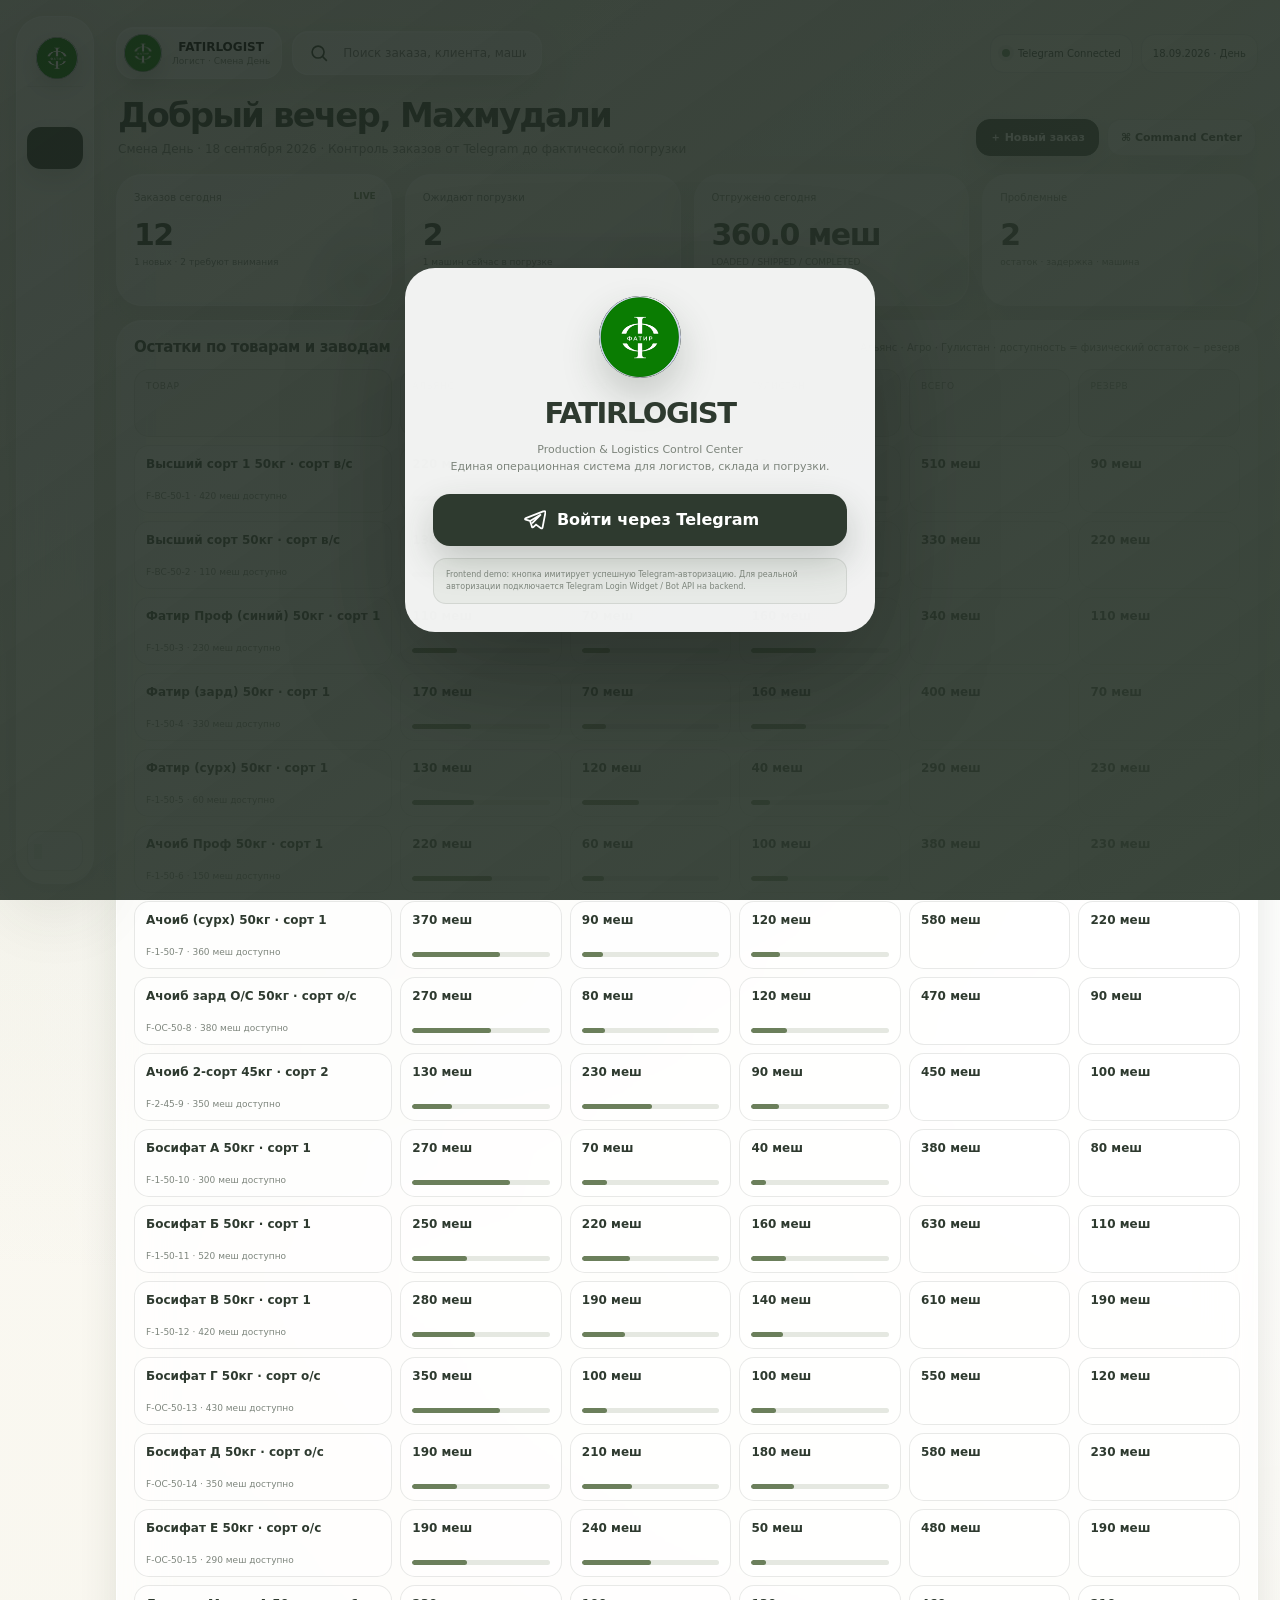
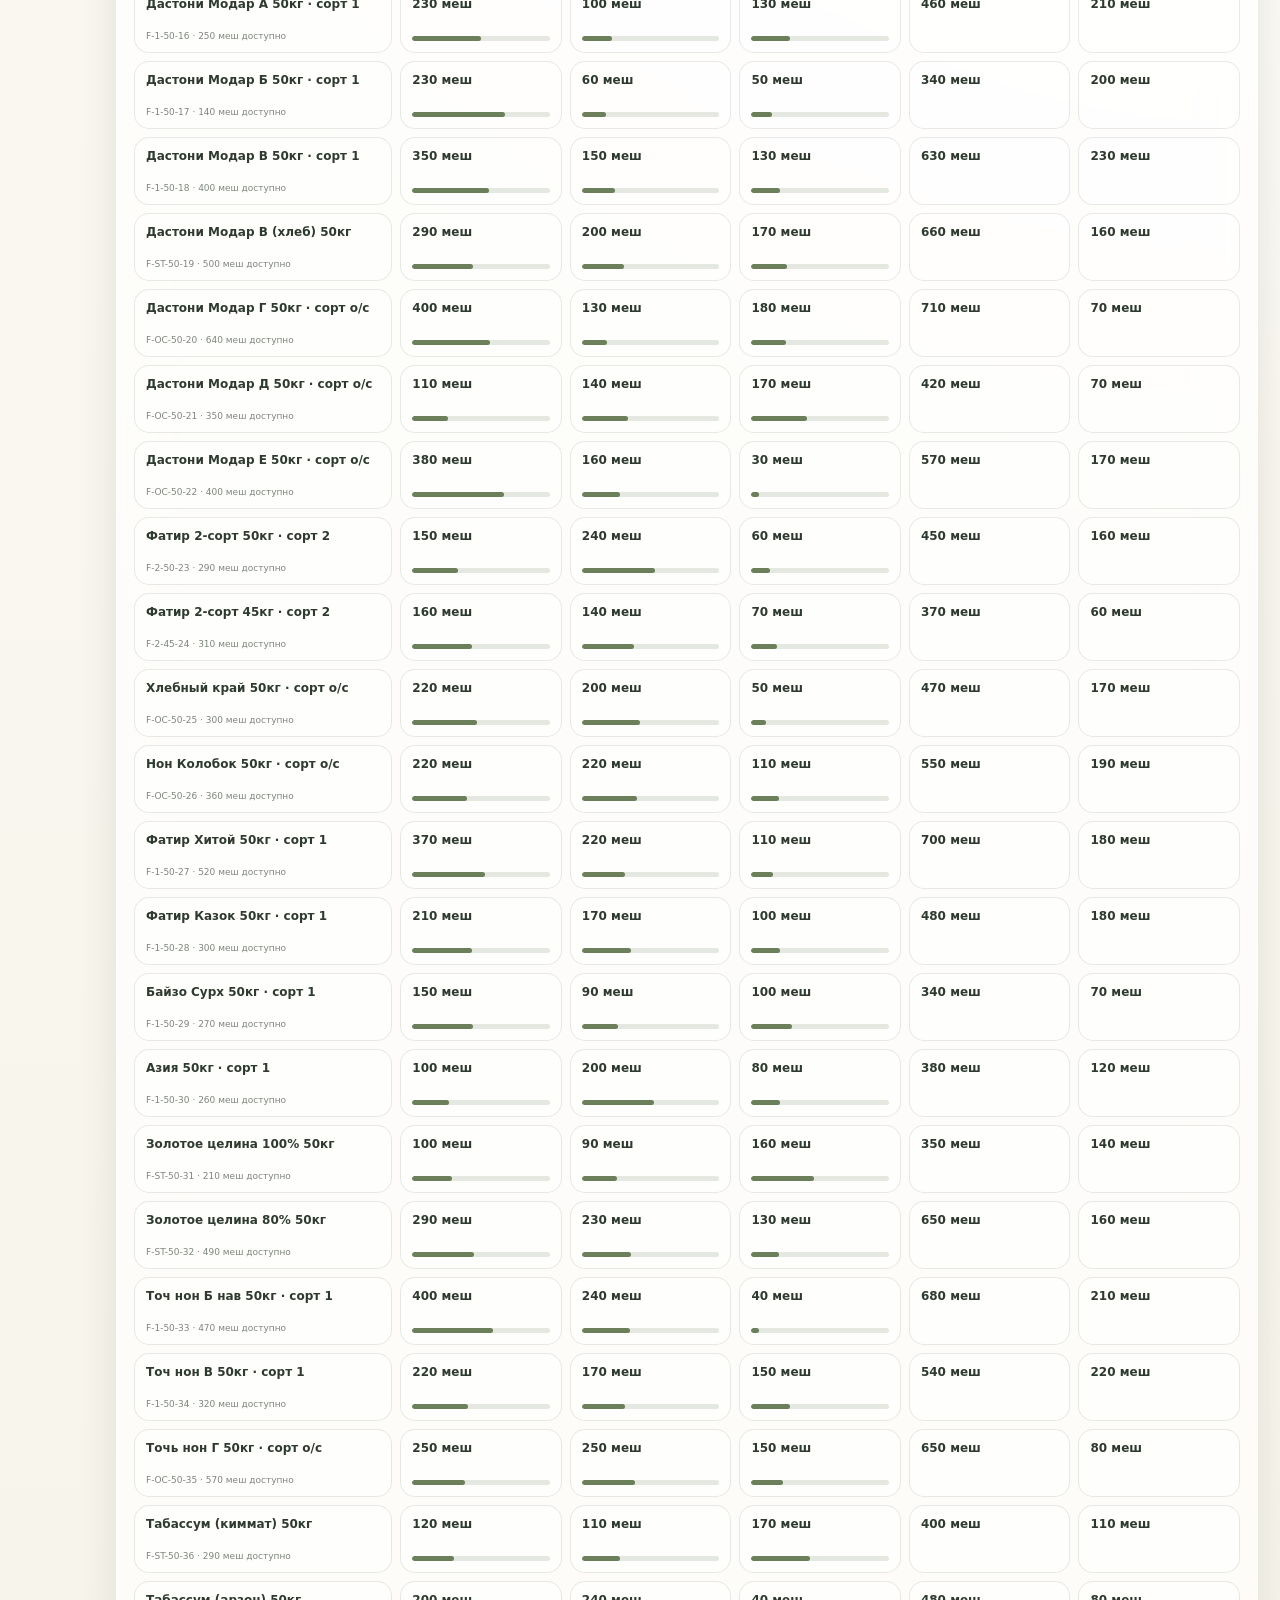
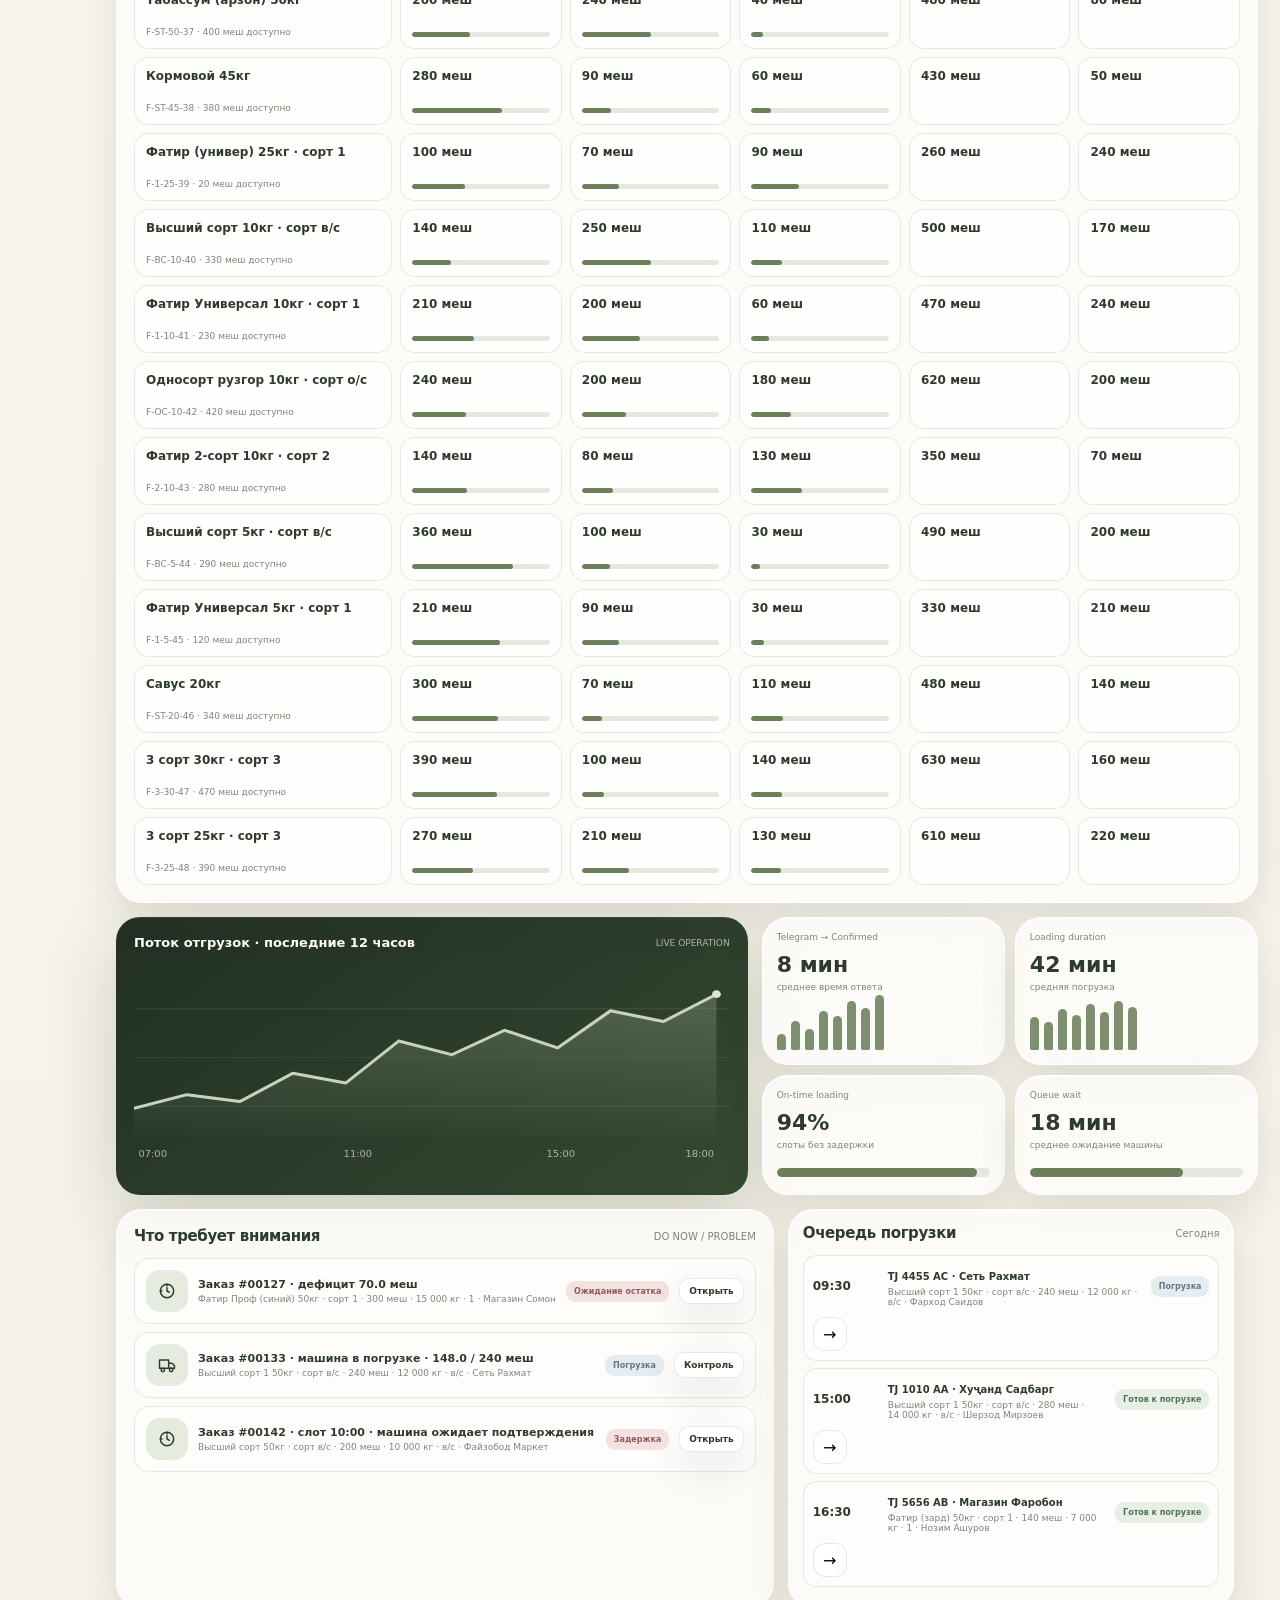
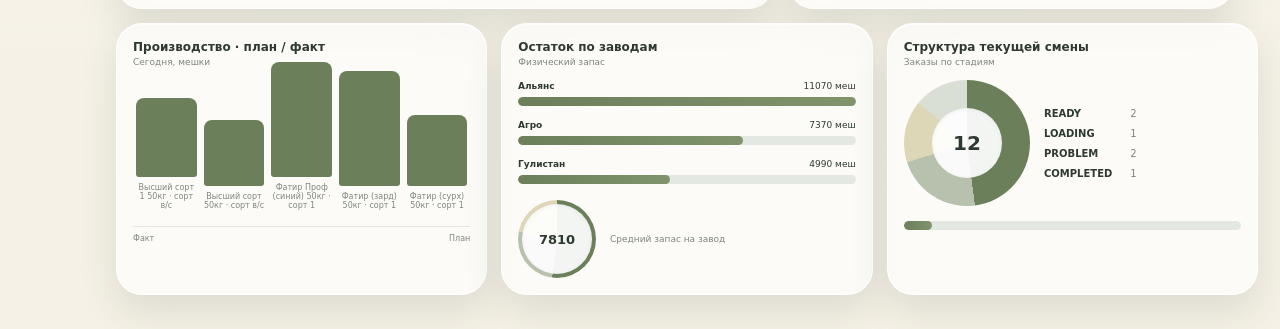
==== index.html @ 5c9fa104 "Copying content from logist.html to index.html" ====
<!doctype html>
<html lang="ru">
<head>
<meta charset="utf-8">
<meta name="viewport" content="width=device-width,initial-scale=1,viewport-fit=cover">
<meta name="theme-color" content="#2E3A2F">
<title>FATIRLOGIST — Production & Logistics Control Center</title>
<style>
:root{
  --dark:#2E3A2F;--dark2:#1f2921;--green:#6B7F5B;--bg:#F8F6EE;--paper:#fffdf7;
  --glass:rgba(255,255,255,.70);--glass2:rgba(255,255,255,.52);--line:rgba(46,58,47,.11);
  --muted:#7d857c;--shadow:0 24px 70px rgba(46,58,47,.12),0 4px 18px rgba(46,58,47,.06);
  --shadow2:0 16px 38px rgba(46,58,47,.12), inset 0 1px 0 rgba(255,255,255,.84);
  --r:26px;--ok:#5e815f;--warn:#a47b3e;--danger:#a96060;--info:#65788d;--purple:#7a6fb3;
}
*{box-sizing:border-box}html,body{margin:0;min-height:100%;font-family:Inter,ui-sans-serif,system-ui,-apple-system,BlinkMacSystemFont,"Segoe UI",sans-serif;background:
radial-gradient(circle at 12% -8%,rgba(107,127,91,.18),transparent 30%),
radial-gradient(circle at 95% 18%,rgba(255,255,255,.9),transparent 28%),
linear-gradient(180deg,#fbfaf4 0%,#f5f1e6 100%);color:var(--dark)}
button,input,select,textarea{font:inherit}button{cursor:pointer}a{text-decoration:none;color:inherit}
::-webkit-scrollbar{width:9px;height:9px}::-webkit-scrollbar-thumb{background:rgba(46,58,47,.16);border-radius:99px}
.app{min-height:100vh;display:flex}.desktop-sidebar{position:fixed;z-index:50;left:16px;top:16px;bottom:16px;width:78px;padding:12px 10px;border:1px solid rgba(255,255,255,.84);border-radius:28px;background:rgba(255,255,255,.57);backdrop-filter:blur(26px);box-shadow:var(--shadow);overflow:hidden;transition:.28s ease}.desktop-sidebar:hover{width:270px}.side-brand{height:58px;display:flex;align-items:center;gap:11px;padding:0 9px;border-bottom:1px solid rgba(46,58,47,.07);margin-bottom:12px}.round-logo{width:42px;height:42px;border-radius:50%;display:grid;place-items:center;background:linear-gradient(145deg,#2E3A2F,#53664c);color:white;font-weight:800;font-size:12px;box-shadow:0 8px 20px rgba(46,58,47,.2);flex:0 0 auto}.brand-text{white-space:nowrap;opacity:0;transition:.2s}.desktop-sidebar:hover .brand-text{opacity:1}.brand-text b{display:block;font-size:14px;letter-spacing:-.02em}.brand-text span{display:block;margin-top:2px;font-size:10px;color:var(--muted)}
.nav-section{padding:13px 10px 5px;font-size:9px;text-transform:uppercase;letter-spacing:.15em;color:#9ba09a;white-space:nowrap;opacity:0}.desktop-sidebar:hover .nav-section{opacity:1}.side-nav{display:flex;flex-direction:column;gap:5px}.side-nav button{height:42px;border:0;background:transparent;color:#5e675f;border-radius:14px;display:flex;align-items:center;gap:12px;padding:0 11px;text-align:left;white-space:nowrap}.side-nav button:hover{background:rgba(107,127,91,.09);color:var(--dark)}.side-nav button.active{background:var(--dark);color:#fff;box-shadow:0 10px 26px rgba(46,58,47,.17)}.icon{width:26px;height:26px;display:grid;place-items:center;flex:0 0 26px}.side-nav span{opacity:0;transition:.2s;font-size:11px;font-weight:650}.desktop-sidebar:hover .side-nav span{opacity:1}.side-footer{position:absolute;left:10px;right:10px;bottom:12px}.system-pill{height:40px;border:1px solid var(--line);background:rgba(255,255,255,.45);border-radius:13px;display:flex;align-items:center;gap:9px;padding:0 10px;font-size:10px;white-space:nowrap}.system-dot{width:7px;height:7px;background:#5f885f;border-radius:50%;box-shadow:0 0 0 4px rgba(95,136,95,.10)}.system-pill span:last-child{opacity:0}.desktop-sidebar:hover .system-pill span:last-child{opacity:1}
.main{width:100%;padding:18px 22px 34px 116px}.shell{max-width:1640px;margin:auto}.topbar{height:70px;display:flex;align-items:center;justify-content:space-between;gap:14px;margin-bottom:7px}.top-left{display:flex;align-items:center;gap:10px;min-width:0}.profile-trigger{display:flex;align-items:center;gap:10px;border:1px solid rgba(255,255,255,.84);background:rgba(255,255,255,.65);backdrop-filter:blur(24px);border-radius:18px;padding:6px 11px 6px 7px;box-shadow:var(--shadow2)}.profile-trigger .round-logo{width:38px;height:38px;font-size:11px}.profile-meta b{display:block;font-size:12px}.profile-meta small{display:block;margin-top:2px;font-size:9px;color:var(--muted)}.searchbar{min-width:250px;max-width:440px;flex:1;display:flex;align-items:center;gap:9px;border:1px solid rgba(255,255,255,.9);background:rgba(255,255,255,.60);backdrop-filter:blur(18px);height:44px;border-radius:16px;padding:0 13px;box-shadow:var(--shadow2)}.searchbar input{width:100%;border:0;outline:0;background:transparent;font-size:12px;color:var(--dark)}.top-right{display:flex;align-items:center;gap:8px}.top-pill{height:39px;border:1px solid var(--line);background:rgba(255,255,255,.54);backdrop-filter:blur(18px);border-radius:14px;display:flex;align-items:center;gap:8px;padding:0 11px;font-size:10px;white-space:nowrap}.green-dot{width:8px;height:8px;border-radius:50%;background:#5f885f;box-shadow:0 0 0 4px rgba(95,136,95,.10)}.icon-btn{width:44px;height:44px;border-radius:14px;border:1px solid var(--line);background:rgba(255,255,255,.58);display:grid;place-items:center;color:var(--dark);box-shadow:var(--shadow2)}
.page{display:none}.page.active{display:block}.hero-row{display:flex;align-items:flex-end;justify-content:space-between;gap:16px;margin:6px 2px 18px}.hero h1{margin:0;font-size:34px;letter-spacing:-.055em}.hero p{margin:7px 0 0;color:var(--muted);font-size:12px}.hero-actions{display:flex;gap:8px;flex-wrap:wrap}.btn{border:1px solid var(--line);background:rgba(255,255,255,.68);color:var(--dark);border-radius:14px;padding:10px 13px;font-size:11px;font-weight:720;box-shadow:var(--shadow2);transition:.18s}.btn:hover{transform:translateY(-1px)}.btn.primary{background:var(--dark);border-color:var(--dark);color:white;box-shadow:0 12px 25px rgba(46,58,47,.18)}.btn.ghost{background:rgba(255,255,255,.36);box-shadow:none}.btn.danger{color:#915252}.btn.mini{padding:7px 9px;font-size:9px;border-radius:10px}
.glass{background:var(--glass);border:1px solid rgba(255,255,255,.82);backdrop-filter:blur(24px);box-shadow:var(--shadow2);border-radius:var(--r)}
.metrics{display:grid;grid-template-columns:repeat(4,1fr);gap:13px;margin-bottom:14px}.metric{padding:17px;min-height:132px;position:relative;overflow:hidden}.metric:after{content:"";position:absolute;right:-30px;bottom:-35px;width:120px;height:120px;border-radius:50%;background:radial-gradient(circle,rgba(107,127,91,.16),transparent 65%)}.metric .label{font-size:10px;color:var(--muted)}.metric .num{margin-top:14px;font-size:30px;font-weight:800;letter-spacing:-.05em}.metric .sub{margin-top:5px;font-size:9px;color:var(--muted)}.metric .spark{position:absolute;right:15px;top:16px;font-size:9px;color:var(--green);font-weight:700}
.section-card{padding:17px}.section-head{display:flex;align-items:center;justify-content:space-between;gap:10px;margin-bottom:13px}.section-head h3{margin:0;font-size:15px;letter-spacing:-.025em}.section-head small{font-size:10px;color:var(--muted)}
.factory-stock{margin-bottom:14px}.factory-grid{display:grid;grid-template-columns:1.1fr repeat(5,.78fr);gap:8px;align-items:stretch}.factory-cell{padding:11px;border-radius:15px;background:rgba(255,255,255,.52);border:1px solid var(--line);min-height:68px;display:flex;flex-direction:column;justify-content:flex-start;gap:2px}.factory-cell.head{background:rgba(46,58,47,.045);font-size:9px;text-transform:uppercase;letter-spacing:.07em;color:#828a82}.factory-cell b{font-size:12px;line-height:1.3;white-space:nowrap;overflow:hidden;text-overflow:ellipsis}.factory-cell small{display:block;margin-top:auto;padding-top:4px;color:var(--muted);font-size:9px}.stock-progress{height:5px;background:#e5e8e1;border-radius:99px;overflow:hidden;margin-top:7px}.stock-progress i{height:100%;display:block;background:var(--green);border-radius:inherit}.factory-cell .stock-progress{margin-top:auto}
.bento{display:grid;grid-template-columns:1.12fr .88fr;gap:14px}.chart-dark{background:linear-gradient(145deg,#213023,#354931);color:white;border-radius:24px;padding:18px;min-height:265px;box-shadow:0 24px 70px rgba(29,47,32,.18),inset 0 1px rgba(255,255,255,.08)}.chart-dark .muted{color:rgba(255,255,255,.62)}.chart-title{display:flex;justify-content:space-between;align-items:center;margin-bottom:10px}.chart-title b{font-size:13px}.chart-title span{font-size:9px;color:rgba(255,255,255,.62)}svg.chart{width:100%;height:205px;display:block}.chart-grid{stroke:rgba(255,255,255,.09);stroke-width:1}.chart-line{fill:none;stroke:#c6d4bb;stroke-width:3;stroke-linecap:round;stroke-linejoin:round}.chart-area{fill:url(#areaFill)}.chart-points{fill:#d9e7cf}.chart-label{fill:rgba(255,255,255,.62);font-size:9px}.mini-grid{display:grid;grid-template-columns:repeat(2,1fr);gap:10px}.mini-stat{padding:14px;min-height:120px}.mini-stat .label{font-size:9px;color:var(--muted)}.mini-stat .num{font-size:22px;font-weight:790;margin-top:10px}.mini-stat .note{font-size:9px;color:var(--muted);margin-top:5px}.bar-cluster{display:flex;align-items:flex-end;gap:5px;height:46px;margin-top:12px}.bar-cluster i{display:block;width:9px;border-radius:5px 5px 2px 2px;background:var(--green);opacity:.88}.donut-wrap{display:flex;align-items:center;gap:14px}.donut{width:126px;height:126px;border-radius:50%;background:conic-gradient(var(--green) 0 48%,#b7c1ae 48% 70%,#ddd6b7 70% 86%,#d9dfd5 86% 100%);position:relative;display:grid;place-items:center}.donut:after{content:"";position:absolute;width:70px;height:70px;border-radius:50%;background:rgba(255,255,255,.92);box-shadow:inset 0 1px 4px rgba(46,58,47,.06)}.donut strong{position:relative;z-index:2;font-size:20px}.legend{display:flex;flex-direction:column;gap:9px}.legend div{display:flex;justify-content:space-between;gap:18px;font-size:10px}.legend span{color:var(--muted)}
.operations{display:grid;grid-template-columns:1.05fr .95fr;gap:14px;margin-top:14px}.list{display:flex;flex-direction:column;gap:8px}.list-row{padding:11px;border-radius:15px;border:1px solid var(--line);background:rgba(255,255,255,.50);display:flex;align-items:center;gap:10px}.list-row .avatar-mini{width:42px;height:42px;border-radius:14px;background:#e5ebdf;display:grid;place-items:center;font-weight:780;font-size:11px}.list-row .body{flex:1;min-width:0}.list-row .body b{font-size:11px;display:block}.list-row .body small{font-size:9px;color:var(--muted);display:block;margin-top:3px;white-space:nowrap;overflow:hidden;text-overflow:ellipsis}.badge{font-size:8px;font-weight:780;padding:6px 8px;border-radius:9px;background:#e7eee6;color:#557158;white-space:nowrap}.badge.warn{background:#f1eadc;color:#8a6a33}.badge.danger{background:#f2e3e3;color:#975858}.badge.info{background:#e6ebef;color:#647688}.badge.dark{background:var(--dark);color:#fff}.queue-card{padding:14px}.queue-row{display:grid;grid-template-columns:65px 1fr auto;gap:10px;align-items:center;padding:9px;border:1px solid var(--line);border-radius:14px;background:rgba(255,255,255,.48);margin-bottom:7px}.queue-time{font-size:12px;font-weight:760}.queue-row b{font-size:10px}.queue-row small{display:block;font-size:9px;color:var(--muted);margin-top:3px}.arrow-btn{width:34px;height:34px;border:1px solid var(--line);background:rgba(255,255,255,.62);border-radius:12px;display:grid;place-items:center}
.page-grid{display:grid;grid-template-columns:1fr;gap:14px}.toolbar{display:flex;gap:8px;align-items:center;flex-wrap:wrap;margin-bottom:12px}.search{flex:1;min-width:180px}.search input{width:100%;height:42px;border:1px solid var(--line);border-radius:14px;background:rgba(255,255,255,.60);outline:none;padding:0 13px;font-size:11px}.chips{display:flex;gap:6px;flex-wrap:wrap}.chip{padding:8px 10px;border:1px solid var(--line);border-radius:11px;background:rgba(255,255,255,.48);font-size:9px;cursor:pointer}.chip.active{background:var(--dark);color:#fff}.table-wrap{overflow:auto}.data-table{width:100%;border-collapse:separate;border-spacing:0 7px;min-width:920px;font-size:10px}.data-table th{text-align:left;padding:0 9px 4px;color:#8a918a;font-size:8px;text-transform:uppercase;letter-spacing:.08em}.data-table td{padding:11px 9px;background:rgba(255,255,255,.50);border-top:1px solid var(--line);border-bottom:1px solid var(--line);height:49px}.data-table td:first-child{border-left:1px solid var(--line);border-radius:13px 0 0 13px;font-weight:760}.data-table td:last-child{border-right:1px solid var(--line);border-radius:0 13px 13px 0}.clickable-row{cursor:pointer}.clickable-row:hover td{background:rgba(107,127,91,.07)}.muted{color:var(--muted)}
.cards-grid{display:grid;grid-template-columns:repeat(4,1fr);gap:11px}.product-card{padding:15px;min-height:175px;cursor:pointer;position:relative;overflow:hidden}.product-card:hover{transform:translateY(-2px)}.product-card .iconbox{width:48px;height:48px;border-radius:16px;background:#e8eee3;display:grid;place-items:center}.product-card h4{margin:12px 0 4px;font-size:12px}.product-card p{margin:0;color:var(--muted);font-size:9px}.product-card .qty{font-size:24px;font-weight:800;margin-top:16px;letter-spacing:-.04em}.product-card .foot{display:flex;justify-content:space-between;margin-top:6px;font-size:8px;color:var(--muted)}
.board{display:grid;grid-template-columns:repeat(6,minmax(205px,1fr));gap:9px;overflow:auto;padding-bottom:3px}.board-col{min-height:470px;padding:9px;background:rgba(255,255,255,.34);border:1px solid var(--line);border-radius:18px}.board-head{display:flex;justify-content:space-between;font-size:9px;font-weight:800;padding:3px 4px 8px}.board-head span{color:var(--muted)}.board-card{padding:10px;border-radius:14px;border:1px solid rgba(255,255,255,.9);background:rgba(255,255,255,.69);box-shadow:0 9px 22px rgba(46,58,47,.05);margin-bottom:7px;cursor:grab}.board-card b{font-size:10px}.board-card small{font-size:8px;color:var(--muted);display:block;line-height:1.5;margin-top:4px}.dragging{opacity:.45}
.two-col{display:grid;grid-template-columns:1.1fr .9fr;gap:14px}.detail-head{display:flex;justify-content:space-between;gap:12px;align-items:flex-start}.detail-grid{display:grid;grid-template-columns:repeat(4,1fr);gap:8px;margin-top:13px}.detail-cell{padding:11px;border:1px solid var(--line);background:rgba(255,255,255,.48);border-radius:14px}.detail-cell small{display:block;font-size:8px;color:var(--muted);text-transform:uppercase;letter-spacing:.06em}.detail-cell b{display:block;font-size:11px;margin-top:4px}.timeline{position:relative;padding-left:22px}.timeline:before{content:"";position:absolute;left:7px;top:7px;bottom:7px;width:1px;background:#d8ddd6}.event{position:relative;padding-bottom:15px}.event:before{content:"";position:absolute;left:-20px;top:2px;width:8px;height:8px;border-radius:50%;background:var(--green);box-shadow:0 0 0 4px #e6ece4}.event b{font-size:10px}.event small{display:block;font-size:8px;color:var(--muted);margin-top:3px}
.progress-track{height:9px;background:#e4e8e2;border-radius:99px;overflow:hidden}.progress-track i{display:block;height:100%;background:linear-gradient(90deg,var(--green),#80936c);border-radius:inherit}.extra-charts{display:grid;grid-template-columns:1fr 1fr 1fr;gap:14px;margin-top:14px}.chart-card{padding:16px;min-height:245px}.chart-card h4{margin:0;font-size:12px}.chart-card small{display:block;color:var(--muted);font-size:9px;margin-top:3px}.bars{display:flex;align-items:flex-end;gap:7px;height:150px;padding:10px 3px 16px;border-bottom:1px solid var(--line)}.bars i{width:16px;background:var(--green);border-radius:6px 6px 2px 2px;display:block}.metric-row{display:grid;grid-template-columns:150px 1fr 70px;gap:10px;align-items:center;margin:11px 0}.metric-row span,.metric-row small{font-size:9px}.metric-row small{text-align:right;color:var(--muted)}
.form-grid{display:grid;grid-template-columns:repeat(2,1fr);gap:10px}.field{display:flex;flex-direction:column;gap:5px}.field.full{grid-column:1/-1}.field label{font-size:9px;color:#858d85}.field input,.field select,.field textarea{width:100%;min-height:42px;border:1px solid var(--line);background:rgba(255,255,255,.65);border-radius:13px;padding:10px 11px;outline:none;color:var(--dark)}.field textarea{min-height:90px;resize:vertical}.modal-bg{position:fixed;inset:0;z-index:100;background:rgba(20,27,21,.32);backdrop-filter:blur(7px);display:none;align-items:center;justify-content:center;padding:18px}.modal-bg.open{display:flex}.modal{width:min(860px,100%);max-height:92vh;overflow:auto;background:rgba(249,247,238,.94);border:1px solid rgba(255,255,255,.9);border-radius:27px;box-shadow:0 35px 110px rgba(19,27,20,.28);padding:20px}.modal-head{display:flex;justify-content:space-between;align-items:flex-start;gap:10px;margin-bottom:15px}.modal-head h2{margin:0;font-size:19px;letter-spacing:-.035em}.modal-sub{margin-top:4px;font-size:9px;color:var(--muted)}.close{width:37px;height:37px;border-radius:12px;border:1px solid var(--line);background:rgba(255,255,255,.65);display:grid;place-items:center;font-size:18px}.modal-actions{display:flex;justify-content:flex-end;gap:8px;margin-top:17px;flex-wrap:wrap}.choice-row{display:grid;grid-template-columns:1fr 1fr 1fr;gap:9px}.choice{padding:12px;border:1px solid var(--line);background:rgba(255,255,255,.55);border-radius:14px}.choice b{font-size:10px}.choice small{display:block;margin-top:3px;color:var(--muted);font-size:8px}.order-math{display:grid;grid-template-columns:repeat(3,1fr);gap:9px;margin-top:11px}.math{padding:11px;border-radius:14px;background:#edf1e8;border:1px solid #e0e7da}.math small{font-size:8px;color:var(--muted)}.math b{display:block;font-size:18px;margin-top:4px}.login-bg{position:fixed;inset:0;z-index:200;background:linear-gradient(145deg,rgba(25,35,28,.84),rgba(46,58,47,.94));display:flex;align-items:center;justify-content:center;padding:20px}.login-card{width:min(470px,100%);padding:28px;border-radius:30px;background:rgba(255,255,255,.93);box-shadow:0 40px 120px rgba(0,0,0,.28)}.login-logo{width:82px;height:82px;border-radius:50%;display:grid;place-items:center;background:var(--dark);color:#fff;font-weight:900;font-size:21px;margin:0 auto 18px;box-shadow:0 18px 38px rgba(46,58,47,.22)}.login-card h1{margin:0;text-align:center;font-size:29px;letter-spacing:-.05em}.login-card p{text-align:center;color:var(--muted);font-size:11px;line-height:1.6}.telegram-login{width:100%;height:52px;border:0;border-radius:17px;background:var(--dark);color:white;font-weight:790;display:flex;align-items:center;justify-content:center;gap:10px;box-shadow:0 15px 35px rgba(46,58,47,.24);margin-top:18px}.demo-note{margin-top:12px;padding:10px 12px;border:1px solid var(--line);border-radius:13px;background:rgba(107,127,91,.07);font-size:8px;color:var(--muted);line-height:1.55}.drawer-bg{position:fixed;inset:0;z-index:90;background:rgba(20,27,21,.24);backdrop-filter:blur(4px);display:none}.drawer-bg.open{display:block}.mobile-drawer{position:absolute;left:12px;top:12px;bottom:12px;width:min(310px,calc(100% - 24px));background:rgba(248,247,240,.94);border:1px solid rgba(255,255,255,.9);border-radius:27px;box-shadow:0 35px 110px rgba(19,27,20,.28);padding:14px;overflow:auto}.drawer-head{display:flex;align-items:center;justify-content:space-between;margin-bottom:13px}.drawer-brand{display:flex;align-items:center;gap:9px}.drawer-brand b{font-size:14px}.drawer-brand small{display:block;color:var(--muted);font-size:9px;margin-top:2px}.drawer-nav{display:flex;flex-direction:column;gap:5px}.drawer-nav button{height:44px;border:0;background:transparent;border-radius:14px;display:flex;align-items:center;gap:11px;padding:0 10px;color:#5d665e;text-align:left}.drawer-nav button.active{background:var(--dark);color:#fff}.drawer-section{font-size:8px;text-transform:uppercase;letter-spacing:.15em;color:#989f98;padding:14px 9px 6px}
.mobile-bottom{display:none}.toast{position:fixed;right:18px;bottom:18px;z-index:160;padding:12px 14px;border-radius:14px;background:var(--dark);color:#fff;font-size:10px;box-shadow:0 20px 40px rgba(46,58,47,.25);opacity:0;transform:translateY(12px);pointer-events:none;transition:.24s}.toast.show{opacity:1;transform:translateY(0)}
@media (max-width:1200px){.metrics{grid-template-columns:repeat(2,1fr)}.factory-grid{grid-template-columns:1.1fr repeat(5,.78fr);overflow-x:auto}.cards-grid{grid-template-columns:repeat(3,1fr)}.bento,.operations,.two-col{grid-template-columns:1fr}.desktop-sidebar:hover{width:78px}.desktop-sidebar:hover .brand-text,.desktop-sidebar:hover .nav-section,.desktop-sidebar:hover .side-nav span,.desktop-sidebar:hover .system-pill span:last-child{opacity:0}.desktop-sidebar:hover .side-brand,.desktop-sidebar:hover .side-nav button{justify-content:flex-start}.desktop-sidebar{display:none}.main{padding-left:22px}.mobile-menu-trigger{display:grid!important}}
@media (max-width:760px){body{padding-bottom:76px}.main{padding:10px 10px 24px}.topbar{height:60px;margin-bottom:6px;flex-wrap:nowrap}.profile-trigger{order:0}.profile-meta{display:none}.profile-trigger .round-logo{width:38px;height:38px}.searchbar{min-width:0;height:40px;flex:1}.top-right .top-pill,.top-right .icon-btn{display:none}.hero-row{display:block;margin:6px 1px 13px}.hero h1{font-size:25px}.hero p{font-size:10px}.hero-actions{margin-top:10px}.hero-actions .btn:not(.primary){display:none}.metrics{grid-template-columns:repeat(2,1fr);gap:8px}.metric{min-height:118px;padding:13px}.metric .num{font-size:25px}.factory-grid{grid-template-columns:125px repeat(3,105px) 105px 105px;min-width:660px}.factory-stock{overflow-x:auto}.section-card{padding:13px}.chart-dark{min-height:230px;padding:14px}.mini-grid{grid-template-columns:repeat(2,1fr)}svg.chart{height:170px}.cards-grid{grid-template-columns:repeat(2,1fr);gap:8px}.product-card{min-height:155px;padding:12px}.queue-row{grid-template-columns:55px 1fr auto}.detail-grid{grid-template-columns:repeat(2,1fr)}.form-grid{grid-template-columns:1fr}.field.full{grid-column:auto}.choice-row{grid-template-columns:1fr}.order-math{grid-template-columns:1fr}.mobile-bottom{position:fixed;z-index:70;display:grid;grid-template-columns:repeat(5,1fr);left:10px;right:10px;bottom:10px;height:62px;background:rgba(255,255,255,.80);backdrop-filter:blur(22px);border:1px solid rgba(255,255,255,.9);border-radius:21px;box-shadow:0 18px 50px rgba(46,58,47,.18);padding:5px}.mobile-bottom button{border:0;background:transparent;border-radius:16px;color:#7a817a;font-size:8px;display:flex;flex-direction:column;align-items:center;justify-content:center;gap:3px}.mobile-bottom button.active{background:var(--dark);color:#fff}.mobile-drawer{width:calc(100% - 20px);left:10px;top:10px;bottom:10px}.login-card{padding:22px}.login-card h1{font-size:25px}.top-left{min-width:0}.top-left .profile-trigger{flex:0 0 auto}.searchbar input{font-size:10px}.page-grid .glass{overflow:hidden}.extra-charts{grid-template-columns:1fr}.chart-card{min-height:215px}}
@media (min-width:761px){.mobile-menu-trigger{display:none!important}}
</style>
</head>
<body>
<div id="loginLayer" class="login-bg">
  <div class="login-card">
    <div class="login-logo" style="overflow:hidden"><img src="[data-uri]" alt="Фатир" style="width:100%;height:100%;object-fit:cover;border-radius:inherit;display:block"></div>
    <h1>FATIRLOGIST</h1>
    <p>Production & Logistics Control Center<br>Единая операционная система для логистов, склада и погрузки.</p>
    <button class="telegram-login" onclick="loginTelegram()"><span class="icon" style="color:white"><svg viewBox="0 0 24 24" width="24" height="24" fill="none" stroke="currentColor" stroke-width="1.8"><path d="M21.2 3.4 3.9 10.1c-1.2.5-1.1 1.2-.2 1.5l4.4 1.4 1.7 5.3c.2.6.1.9.7 1 .5.1.8-.1 1.1-.4l2.4-2.3 4.9 3.6c.9.5 1.5.2 1.7-.8l2.8-14.8c.3-1.2-.5-1.7-1.2-1.2Z"/><path d="m8.1 13 10.8-6.6-8.9 8.9"/></svg></span>Войти через Telegram</button>
    <div class="demo-note">Frontend demo: кнопка имитирует успешную Telegram-авторизацию. Для реальной авторизации подключается Telegram Login Widget / Bot API на backend.</div>
  </div>
</div>

<div id="drawerBg" class="drawer-bg" onclick="closeDrawer(event)">
  <aside class="mobile-drawer" onclick="event.stopPropagation()">
    <div class="drawer-head"><div class="drawer-brand"><div class="round-logo" style="overflow:hidden"><img src="[data-uri]" alt="Фатир" style="width:100%;height:100%;object-fit:cover;border-radius:inherit;display:block"></div><div><b>FATIRLOGIST</b><small>Logistics Control Center</small></div></div><button class="close" onclick="closeDrawer()">×</button></div>
    <div class="drawer-section">Основное</div><nav id="drawerNav" class="drawer-nav"></nav>
  </aside>
</div>

<div class="app">
  <aside class="desktop-sidebar">
    <div class="side-brand"><div class="round-logo" style="overflow:hidden"><img src="[data-uri]" alt="Фатир" style="width:100%;height:100%;object-fit:cover;border-radius:inherit;display:block"></div><div class="brand-text"><b>FATIRLOGIST</b><span>Operations Control Center</span></div></div>
    <div id="sideNav"></div>
    <div class="side-footer"><div class="system-pill"><span class="system-dot"></span><span>Telegram Connected</span></div></div>
  </aside>
  <main class="main"><div class="shell">
    <header class="topbar">
      <div class="top-left">
        <button class="profile-trigger" onclick="openDrawer()"><div class="round-logo" style="overflow:hidden"><img src="[data-uri]" alt="Фатир" style="width:100%;height:100%;object-fit:cover;border-radius:inherit;display:block"></div><div class="profile-meta"><b>FATIRLOGIST</b><small>Логист · Смена День</small></div></button>
        <div class="searchbar"><span class="icon"><svg viewBox="0 0 24 24" width="22" height="22" fill="none" stroke="currentColor" stroke-width="1.8"><circle cx="11" cy="11" r="6.5"/><path d="m16 16 4.5 4.5"/></svg></span><input id="globalSearch" placeholder="Поиск заказа, клиента, машины..." oninput="globalSearch(this.value)"></div>
      </div>
      <div class="top-right"><div class="top-pill"><span class="green-dot"></span>Telegram Connected</div><div class="top-pill">18.09.2026 · День</div></div>
    </header>

    <section id="dashboard" class="page active"></section>
    <section id="telegram" class="page"></section>
    <section id="orders" class="page"></section>
    <section id="clients" class="page"></section>
    <section id="consolidated" class="page"></section>
    <section id="board" class="page"></section>
    <section id="loading" class="page"></section>
    <section id="stock" class="page"></section>
    <section id="warehouse" class="page"></section>
    <section id="products" class="page"></section>
    <section id="vehicles" class="page"></section>
    <section id="logisticians" class="page"></section>
    <section id="warehouseManagers" class="page"></section>
    <section id="analytics" class="page"></section>
    <section id="reports" class="page"></section>
    <section id="notifications" class="page"></section>
    <section id="audit" class="page"></section>
    <section id="codes" class="page"></section>
    <section id="settings" class="page"></section>
  </div></main>
</div>

<nav id="mobileBottom" class="mobile-bottom"></nav>
<div id="modal" class="modal-bg" onclick="if(event.target===this)closeModal()"><div id="modalContent" class="modal"></div></div>
<div id="toast" class="toast"></div>

<script>
/* FATIRLOGIST single-file demo. Iconography uses open-source icon styles available through IconBuddy. */
const stateKey='fatirlogist_state_v3';
const defaults={
 user:{name:'Махмудали',role:'Логист',telegram:'@mahmudali'},
 products:[{"id": 1, "name": "Высший сорт 1 50кг", "unit": "мешок", "packKg": 50, "sku": "F-ВС-50-1", "plan": 510, "production": 350, "factories": {"Альянс": 220, "Агро": 250, "Гулистан": 40}, "reserved": 90, "grade": "в/с"}, {"id": 2, "name": "Высший сорт 50кг", "unit": "мешок", "packKg": 50, "sku": "F-ВС-50-2", "plan": 330, "production": 190, "factories": {"Альянс": 130, "Агро": 160, "Гулистан": 40}, "reserved": 220, "grade": "в/с"}, {"id": 3, "name": "Фатир Проф (синий) 50кг", "unit": "мешок", "packKg": 50, "sku": "F-1-50-3", "plan": 340, "production": 470, "factories": {"Альянс": 110, "Агро": 70, "Гулистан": 160}, "reserved": 110, "grade": "1"}, {"id": 4, "name": "Фатир (зард) 50кг", "unit": "мешок", "packKg": 50, "sku": "F-1-50-4", "plan": 400, "production": 410, "factories": {"Альянс": 170, "Агро": 70, "Гулистан": 160}, "reserved": 70, "grade": "1"}, {"id": 5, "name": "Фатир (сурх) 50кг", "unit": "мешок", "packKg": 50, "sku": "F-1-50-5", "plan": 290, "production": 180, "factories": {"Альянс": 130, "Агро": 120, "Гулистан": 40}, "reserved": 230, "grade": "1"}, {"id": 6, "name": "Ачоиб Проф 50кг", "unit": "мешок", "packKg": 50, "sku": "F-1-50-6", "plan": 380, "production": 510, "factories": {"Альянс": 220, "Агро": 60, "Гулистан": 100}, "reserved": 230, "grade": "1"}, {"id": 7, "name": "Ачоиб (сурх) 50кг", "unit": "мешок", "packKg": 50, "sku": "F-1-50-7", "plan": 580, "production": 170, "factories": {"Альянс": 370, "Агро": 90, "Гулистан": 120}, "reserved": 220, "grade": "1"}, {"id": 8, "name": "Ачоиб зард О/С 50кг", "unit": "мешок", "packKg": 50, "sku": "F-ОС-50-8", "plan": 470, "production": 410, "factories": {"Альянс": 270, "Агро": 80, "Гулистан": 120}, "reserved": 90, "grade": "о/с"}, {"id": 9, "name": "Ачоиб 2-сорт 45кг", "unit": "мешок", "packKg": 45, "sku": "F-2-45-9", "plan": 450, "production": 500, "factories": {"Альянс": 130, "Агро": 230, "Гулистан": 90}, "reserved": 100, "grade": "2"}, {"id": 10, "name": "Босифат А 50кг", "unit": "мешок", "packKg": 50, "sku": "F-1-50-10", "plan": 380, "production": 380, "factories": {"Альянс": 270, "Агро": 70, "Гулистан": 40}, "reserved": 80, "grade": "1"}, {"id": 11, "name": "Босифат Б 50кг", "unit": "мешок", "packKg": 50, "sku": "F-1-50-11", "plan": 630, "production": 540, "factories": {"Альянс": 250, "Агро": 220, "Гулистан": 160}, "reserved": 110, "grade": "1"}, {"id": 12, "name": "Босифат В 50кг", "unit": "мешок", "packKg": 50, "sku": "F-1-50-12", "plan": 610, "production": 350, "factories": {"Альянс": 280, "Агро": 190, "Гулистан": 140}, "reserved": 190, "grade": "1"}, {"id": 13, "name": "Босифат Г 50кг", "unit": "мешок", "packKg": 50, "sku": "F-ОС-50-13", "plan": 550, "production": 340, "factories": {"Альянс": 350, "Агро": 100, "Гулистан": 100}, "reserved": 120, "grade": "о/с"}, {"id": 14, "name": "Босифат Д 50кг", "unit": "мешок", "packKg": 50, "sku": "F-ОС-50-14", "plan": 580, "production": 200, "factories": {"Альянс": 190, "Агро": 210, "Гулистан": 180}, "reserved": 230, "grade": "о/с"}, {"id": 15, "name": "Босифат Е 50кг", "unit": "мешок", "packKg": 50, "sku": "F-ОС-50-15", "plan": 480, "production": 360, "factories": {"Альянс": 190, "Агро": 240, "Гулистан": 50}, "reserved": 190, "grade": "о/с"}, {"id": 16, "name": "Дастони Модар А 50кг", "unit": "мешок", "packKg": 50, "sku": "F-1-50-16", "plan": 460, "production": 220, "factories": {"Альянс": 230, "Агро": 100, "Гулистан": 130}, "reserved": 210, "grade": "1"}, {"id": 17, "name": "Дастони Модар Б 50кг", "unit": "мешок", "packKg": 50, "sku": "F-1-50-17", "plan": 340, "production": 240, "factories": {"Альянс": 230, "Агро": 60, "Гулистан": 50}, "reserved": 200, "grade": "1"}, {"id": 18, "name": "Дастони Модар В 50кг", "unit": "мешок", "packKg": 50, "sku": "F-1-50-18", "plan": 630, "production": 500, "factories": {"Альянс": 350, "Агро": 150, "Гулистан": 130}, "reserved": 230, "grade": "1"}, {"id": 19, "name": "Дастони Модар В (хлеб) 50кг", "unit": "мешок", "packKg": 50, "sku": "F-ST-50-19", "plan": 660, "production": 590, "factories": {"Альянс": 290, "Агро": 200, "Гулистан": 170}, "reserved": 160, "grade": ""}, {"id": 20, "name": "Дастони Модар Г 50кг", "unit": "мешок", "packKg": 50, "sku": "F-ОС-50-20", "plan": 710, "production": 190, "factories": {"Альянс": 400, "Агро": 130, "Гулистан": 180}, "reserved": 70, "grade": "о/с"}, {"id": 21, "name": "Дастони Модар Д 50кг", "unit": "мешок", "packKg": 50, "sku": "F-ОС-50-21", "plan": 420, "production": 590, "factories": {"Альянс": 110, "Агро": 140, "Гулистан": 170}, "reserved": 70, "grade": "о/с"}, {"id": 22, "name": "Дастони Модар Е 50кг", "unit": "мешок", "packKg": 50, "sku": "F-ОС-50-22", "plan": 570, "production": 330, "factories": {"Альянс": 380, "Агро": 160, "Гулистан": 30}, "reserved": 170, "grade": "о/с"}, {"id": 23, "name": "Фатир 2-сорт 50кг", "unit": "мешок", "packKg": 50, "sku": "F-2-50-23", "plan": 450, "production": 440, "factories": {"Альянс": 150, "Агро": 240, "Гулистан": 60}, "reserved": 160, "grade": "2"}, {"id": 24, "name": "Фатир 2-сорт 45кг", "unit": "мешок", "packKg": 45, "sku": "F-2-45-24", "plan": 370, "production": 460, "factories": {"Альянс": 160, "Агро": 140, "Гулистан": 70}, "reserved": 60, "grade": "2"}, {"id": 25, "name": "Хлебный край 50кг", "unit": "мешок", "packKg": 50, "sku": "F-ОС-50-25", "plan": 470, "production": 300, "factories": {"Альянс": 220, "Агро": 200, "Гулистан": 50}, "reserved": 170, "grade": "о/с"}, {"id": 26, "name": "Нон Колобок 50кг", "unit": "мешок", "packKg": 50, "sku": "F-ОС-50-26", "plan": 550, "production": 250, "factories": {"Альянс": 220, "Агро": 220, "Гулистан": 110}, "reserved": 190, "grade": "о/с"}, {"id": 27, "name": "Фатир Хитой 50кг", "unit": "мешок", "packKg": 50, "sku": "F-1-50-27", "plan": 700, "production": 230, "factories": {"Альянс": 370, "Агро": 220, "Гулистан": 110}, "reserved": 180, "grade": "1"}, {"id": 28, "name": "Фатир Казок 50кг", "unit": "мешок", "packKg": 50, "sku": "F-1-50-28", "plan": 480, "production": 600, "factories": {"Альянс": 210, "Агро": 170, "Гулистан": 100}, "reserved": 180, "grade": "1"}, {"id": 29, "name": "Байзо Сурх 50кг", "unit": "мешок", "packKg": 50, "sku": "F-1-50-29", "plan": 340, "production": 240, "factories": {"Альянс": 150, "Агро": 90, "Гулистан": 100}, "reserved": 70, "grade": "1"}, {"id": 30, "name": "Азия 50кг", "unit": "мешок", "packKg": 50, "sku": "F-1-50-30", "plan": 380, "production": 570, "factories": {"Альянс": 100, "Агро": 200, "Гулистан": 80}, "reserved": 120, "grade": "1"}, {"id": 31, "name": "Золотое целина 100% 50кг", "unit": "мешок", "packKg": 50, "sku": "F-ST-50-31", "plan": 350, "production": 310, "factories": {"Альянс": 100, "Агро": 90, "Гулистан": 160}, "reserved": 140, "grade": ""}, {"id": 32, "name": "Золотое целина 80% 50кг", "unit": "мешок", "packKg": 50, "sku": "F-ST-50-32", "plan": 650, "production": 490, "factories": {"Альянс": 290, "Агро": 230, "Гулистан": 130}, "reserved": 160, "grade": ""}, {"id": 33, "name": "Точ нон Б нав 50кг", "unit": "мешок", "packKg": 50, "sku": "F-1-50-33", "plan": 680, "production": 230, "factories": {"Альянс": 400, "Агро": 240, "Гулистан": 40}, "reserved": 210, "grade": "1"}, {"id": 34, "name": "Точ нон В 50кг", "unit": "мешок", "packKg": 50, "sku": "F-1-50-34", "plan": 540, "production": 440, "factories": {"Альянс": 220, "Агро": 170, "Гулистан": 150}, "reserved": 220, "grade": "1"}, {"id": 35, "name": "Точь нон Г 50кг", "unit": "мешок", "packKg": 50, "sku": "F-ОС-50-35", "plan": 650, "production": 400, "factories": {"Альянс": 250, "Агро": 250, "Гулистан": 150}, "reserved": 80, "grade": "о/с"}, {"id": 36, "name": "Табассум (киммат) 50кг", "unit": "мешок", "packKg": 50, "sku": "F-ST-50-36", "plan": 400, "production": 180, "factories": {"Альянс": 120, "Агро": 110, "Гулистан": 170}, "reserved": 110, "grade": ""}, {"id": 37, "name": "Табассум (арзон) 50кг", "unit": "мешок", "packKg": 50, "sku": "F-ST-50-37", "plan": 480, "production": 250, "factories": {"Альянс": 200, "Агро": 240, "Гулистан": 40}, "reserved": 80, "grade": ""}, {"id": 38, "name": "Кормовой 45кг", "unit": "мешок", "packKg": 45, "sku": "F-ST-45-38", "plan": 430, "production": 210, "factories": {"Альянс": 280, "Агро": 90, "Гулистан": 60}, "reserved": 50, "grade": ""}, {"id": 39, "name": "Фатир (универ) 25кг", "unit": "мешок", "packKg": 25, "sku": "F-1-25-39", "plan": 260, "production": 380, "factories": {"Альянс": 100, "Агро": 70, "Гулистан": 90}, "reserved": 240, "grade": "1"}, {"id": 40, "name": "Высший сорт 10кг", "unit": "мешок", "packKg": 10, "sku": "F-ВС-10-40", "plan": 500, "production": 540, "factories": {"Альянс": 140, "Агро": 250, "Гулистан": 110}, "reserved": 170, "grade": "в/с"}, {"id": 41, "name": "Фатир Универсал 10кг", "unit": "мешок", "packKg": 10, "sku": "F-1-10-41", "plan": 470, "production": 370, "factories": {"Альянс": 210, "Агро": 200, "Гулистан": 60}, "reserved": 240, "grade": "1"}, {"id": 42, "name": "Односорт рузгор 10кг", "unit": "мешок", "packKg": 10, "sku": "F-ОС-10-42", "plan": 620, "production": 220, "factories": {"Альянс": 240, "Агро": 200, "Гулистан": 180}, "reserved": 200, "grade": "о/с"}, {"id": 43, "name": "Фатир 2-сорт 10кг", "unit": "мешок", "packKg": 10, "sku": "F-2-10-43", "plan": 350, "production": 340, "factories": {"Альянс": 140, "Агро": 80, "Гулистан": 130}, "reserved": 70, "grade": "2"}, {"id": 44, "name": "Высший сорт 5кг", "unit": "мешок", "packKg": 5, "sku": "F-ВС-5-44", "plan": 490, "production": 310, "factories": {"Альянс": 360, "Агро": 100, "Гулистан": 30}, "reserved": 200, "grade": "в/с"}, {"id": 45, "name": "Фатир Универсал 5кг", "unit": "мешок", "packKg": 5, "sku": "F-1-5-45", "plan": 330, "production": 280, "factories": {"Альянс": 210, "Агро": 90, "Гулистан": 30}, "reserved": 210, "grade": "1"}, {"id": 46, "name": "Савус 20кг", "unit": "мешок", "packKg": 20, "sku": "F-ST-20-46", "plan": 480, "production": 480, "factories": {"Альянс": 300, "Агро": 70, "Гулистан": 110}, "reserved": 140, "grade": ""}, {"id": 47, "name": "3 сорт 30кг", "unit": "мешок", "packKg": 30, "sku": "F-3-30-47", "plan": 630, "production": 480, "factories": {"Альянс": 390, "Агро": 100, "Гулистан": 140}, "reserved": 160, "grade": "3"}, {"id": 48, "name": "3 сорт 25кг", "unit": "мешок", "packKg": 25, "sku": "F-3-25-48", "plan": 610, "production": 290, "factories": {"Альянс": 270, "Агро": 210, "Гулистан": 130}, "reserved": 220, "grade": "3"}],
 vehicles:[
  {id:1,plate:'TJ 7777 AB',brand:'Mercedes-Benz Actros',capacity:20,status:'Available',driver:'Рустам Каримов',phone:'+992 93 111 22 33'},
  {id:2,plate:'TJ 4455 AC',brand:'Shacman X3000',capacity:25,status:'Loading',driver:'Фарход Саидов',phone:'+992 92 222 33 44'},
  {id:3,plate:'TJ 5656 AB',brand:'MAN TGS',capacity:20,status:'Available',driver:'Нозим Ашуров',phone:'+992 90 333 44 55'},
  {id:4,plate:'TJ 1010 AA',brand:'Howo T7H',capacity:25,status:'Available',driver:'Шерзод Мирзоев',phone:'+992 98 444 55 66'},
  {id:5,plate:'TJ 2222 BB',brand:'Mercedes-Benz Axor',capacity:18,status:'On Route',driver:'Даврон Холиков',phone:'+992 93 555 66 77'},
  {id:6,plate:'TJ 6666 AA',brand:'KamAZ 6520',capacity:20,status:'Maintenance',driver:'Саид Нуров',phone:'+992 92 666 77 88'}
 ],
 logisticians:[
  {id:1,name:'Махмудали Калонов',telegram:'@mahmudali',shift:'День',status:'Online'},
  {id:2,name:'Шоҳрух Нозимов',telegram:'@shohruh',shift:'День',status:'Online'},
  {id:3,name:'Фируз Давлатов',telegram:'@firuz',shift:'Ночь',status:'Offline'}
 ],
 managers:[
  {id:1,name:'Карим Бобоев',factory:'Альянс',telegram:'@karim_warehouse',status:'Online'},
  {id:2,name:'Саидҷон Раҳимов',factory:'Агро',telegram:'@saidjon_wh',status:'Online'},
  {id:3,name:'Насим Нурзода',factory:'Гулистан',telegram:'@nasim_wh',status:'Offline'}
 ],
 orders:[
  {id:'FL-00127',client:'Магазин Сомон',buyer:'Навбахор',phone:'+992 93 700 11 22',tg:'@navbahor',route:'Душанбе → Сомон',productId:3,qty:300,unit:'меш',status:'WAITING_STOCK',priority:'HIGH',vehicleId:1,delivery:'18.09.2026',slot:'10:30',actual:0,created:'09:18',source:'Telegram'},
  {id:'FL-00133',client:'Сеть Рахмат',buyer:'Шириншо',phone:'+992 92 700 22 33',tg:'@shirinshoh',route:'Душанбе → Рахмат',productId:1,qty:240,unit:'меш',status:'LOADING',priority:'URGENT',vehicleId:2,delivery:'18.09.2026',slot:'09:30',actual:148,created:'08:42',source:'Telegram'},
  {id:'FL-00134',client:'Магазин Фаробон',buyer:'Нозим',phone:'+992 90 700 33 44',tg:'@nozim_shop',route:'Душанбе → Фаробон',productId:4,qty:140,unit:'меш',status:'READY',priority:'NORMAL',vehicleId:3,delivery:'18.09.2026',slot:'16:30',actual:0,created:'09:05',source:'Telegram'},
  {id:'FL-00135',client:'Бозори Корвон',buyer:'Саида',phone:'+992 98 700 44 55',tg:'@saida_k',route:'Душанбе → Корвон',productId:2,qty:160,unit:'меш',status:'RESERVED',priority:'HIGH',vehicleId:4,delivery:'18.09.2026',slot:'11:00',actual:0,created:'09:11',source:'Manual'},
  {id:'FL-00136',client:'Минимаркет Навруз',buyer:'Олим',phone:'+992 93 700 55 66',tg:'@olim_mm',route:'Душанбе → Навруз',productId:5,qty:80,unit:'меш',status:'CONFIRMED',priority:'NORMAL',vehicleId:5,delivery:'18.09.2026',slot:'12:00',actual:0,created:'09:24',source:'Telegram'},
  {id:'FL-00137',client:'Сомон Market',buyer:'Насиба',phone:'+992 92 700 66 77',tg:'@nasiba_sm',route:'Душанбе → Сомон',productId:1,qty:120,unit:'меш',status:'PROCESSING',priority:'NORMAL',vehicleId:1,delivery:'18.09.2026',slot:'13:00',actual:0,created:'09:41',source:'Telegram'},
  {id:'FL-00138',client:'Рынок Авеста',buyer:'Рустам',phone:'+992 90 700 77 88',tg:'@rustam_av',route:'Душанбе → Авеста',productId:3,qty:100,unit:'меш',status:'NEW',priority:'URGENT',vehicleId:null,delivery:'18.09.2026',slot:'14:00',actual:0,created:'10:02',source:'Telegram'},
  {id:'FL-00139',client:'Хуҷанд Садбарг',buyer:'Меҳринисо',phone:'+992 98 700 88 99',tg:'@mehriniso',route:'Душанбе → Хуҷанд',productId:1,qty:280,unit:'меш',status:'READY',priority:'HIGH',vehicleId:4,delivery:'18.09.2026',slot:'15:00',actual:0,created:'10:11',source:'Manual'},
  {id:'FL-00140',client:'ТЦ Панҷшанбе',buyer:'Мансур',phone:'+992 93 700 90 11',tg:'@mansur_tc',route:'Душанбе → Панҷшанбе',productId:2,qty:180,unit:'меш',status:'LOADED',priority:'NORMAL',vehicleId:3,delivery:'18.09.2026',slot:'08:30',actual:180,created:'07:12',source:'Telegram'},
  {id:'FL-00141',client:'Баҳор Store',buyer:'Зулайхо',phone:'+992 92 700 91 22',tg:'@zulayho',route:'Душанбе → Баҳор',productId:4,qty:80,unit:'меш',status:'SHIPPED',priority:'NORMAL',vehicleId:5,delivery:'18.09.2026',slot:'08:00',actual:80,created:'06:55',source:'Telegram'},
  {id:'FL-00142',client:'Файзобод Маркет',buyer:'Амон',phone:'+992 90 700 92 33',tg:'@amon_fm',route:'Душанбе → Файзобод',productId:2,qty:200,unit:'меш',status:'DELAYED',priority:'HIGH',vehicleId:null,delivery:'18.09.2026',slot:'10:00',actual:0,created:'08:08',source:'Telegram'},
  {id:'FL-00143',client:'Сино Retail',buyer:'Марям',phone:'+992 98 700 93 44',tg:'@maryam',route:'Душанбе → Сино',productId:1,qty:100,unit:'меш',status:'COMPLETED',priority:'NORMAL',vehicleId:1,delivery:'18.09.2026',slot:'07:30',actual:100,created:'06:34',source:'Manual'}
 ],
 clients:[{"id":"CL-0001","name":"Азим макарон","address":"Чашма","phone":"","messenger":"","status":"","notes":"","source":"Лист1!A1:B1","dup":"unique","addrChk":"filled"},{"id":"CL-0002","name":"Бобочонов олимчон","address":"","phone":"","messenger":"","status":"active","notes":"","source":"Лист1!C1:D1","dup":"unique","addrChk":"missing"},{"id":"CL-0003","name":"Вохидов Шухрат","address":"40 сола","phone":"","messenger":"","status":"","notes":"","source":"Лист1!E1:F1","dup":"unique","addrChk":"filled"},{"id":"CL-0004","name":"Рахимов Абдулхак","address":"Румон","phone":"","messenger":"","status":"","notes":"","source":"Лист1!G1:H1","dup":"unique","addrChk":"filled"},{"id":"CL-0005","name":"Комилов Бахром","address":"7JMM+687, ул. Джура Зокирова, Худжанд, Таджикистан","phone":"","messenger":"","status":"","notes":"","source":"Лист1!I1:J1","dup":"unique","addrChk":"filled"},{"id":"CL-0006","name":"Азимов Комилчон","address":"паншанбе","phone":"","messenger":"","status":"","notes":"","source":"Лист1!A2:B2","dup":"unique","addrChk":"filled"},{"id":"CL-0007","name":"Боротов субхон","address":"нов/таги мост","phone":"","messenger":"","status":"","notes":"","source":"Лист1!C2:D2","dup":"unique","addrChk":"filled"},{"id":"CL-0008","name":"Валичон нонвой","address":"паншанбе","phone":"","messenger":"","status":"","notes":"","source":"Лист1!E2:F2","dup":"unique","addrChk":"filled"},{"id":"CL-0009","name":"Расулов шавкат","address":"31 мкр","phone":"","messenger":"","status":"","notes":"","source":"Лист1!G2:H2","dup":"unique","addrChk":"filled"},{"id":"CL-0010","name":"Курбонов Бахтиер","address":"Вокзал","phone":"","messenger":"","status":"","notes":"","source":"Лист1!I2:J2","dup":"unique","addrChk":"filled"},{"id":"CL-0011","name":"Атамов Бахром","address":"паншанбе","phone":"","messenger":"","status":"","notes":"","source":"Лист1!A3:B3","dup":"unique","addrChk":"filled"},{"id":"CL-0012","name":"Бустонов Акмал","address":"Чкаловск","phone":"","messenger":"","status":"","notes":"","source":"Лист1!C3:D3","dup":"unique","addrChk":"filled"},{"id":"CL-0013","name":"Дусти Алишер","address":"кооператор","phone":"","messenger":"","status":"","notes":"","source":"Лист1!E3:F3","dup":"unique","addrChk":"filled"},{"id":"CL-0014","name":"Рузиев Анвар","address":"7 поселка","phone":"","messenger":"","status":"","notes":"","source":"Лист1!G3:H3","dup":"unique","addrChk":"filled"},{"id":"CL-0015","name":"Кодиров Халим","address":"нов","phone":"","messenger":"","status":"","notes":"","source":"Лист1!I3:J3","dup":"unique","addrChk":"filled"},{"id":"CL-0016","name":"Алишерзода Асадбек","address":"Военкомат","phone":"","messenger":"","status":"","notes":"","source":"Лист1!A4:B4","dup":"duplicate","addrChk":"filled"},{"id":"CL-0017","name":"Бозорова карима","address":"","phone":"","messenger":"","status":"","notes":"","source":"Лист1!C4:D4","dup":"unique","addrChk":"missing"},{"id":"CL-0018","name":"Дадахучаев Рахмат","address":"щелкам","phone":"","messenger":"","status":"","notes":"","source":"Лист1!E4:F4","dup":"unique","addrChk":"filled"},{"id":"CL-0019","name":"Розиков Мухаммад","address":"Вокзал","phone":"","messenger":"","status":"","notes":"","source":"Лист1!G4:H4","dup":"unique","addrChk":"filled"},{"id":"CL-0020","name":"Каримов Шарифчон","address":"румон","phone":"","messenger":"","status":"","notes":"","source":"Лист1!I4:J4","dup":"duplicate","addrChk":"filled"},{"id":"CL-0021","name":"Бокиев Абдувахоб","address":"мед кол шар","phone":"","messenger":"","status":"","notes":"","source":"Лист1!C5:D5","dup":"unique","addrChk":"filled"},{"id":"CL-0022","name":"Дадабоев Абдурас","address":"кистакуз","phone":"","messenger":"","status":"","notes":"","source":"Лист1!E5:F5","dup":"unique","addrChk":"filled"},{"id":"CL-0023","name":"Рахимов Наим","address":"Белый дом","phone":"","messenger":"","status":"","notes":"","source":"Лист1!G5:H5","dup":"unique","addrChk":"filled"},{"id":"CL-0024","name":"Косимов Наим","address":"кистакуз","phone":"","messenger":"","status":"","notes":"","source":"Лист1!I5:J5","dup":"unique","addrChk":"filled"},{"id":"CL-0025","name":"Ахмадхучаев Ахмад","address":"хукумат шар","phone":"","messenger":"","status":"","notes":"","source":"Лист1!A6:B6","dup":"unique","addrChk":"filled"},{"id":"CL-0026","name":"Боротов Бахриддин","address":"мед кол шар","phone":"","messenger":"","status":"","notes":"","source":"Лист1!C6:D6","dup":"unique","addrChk":"filled"},{"id":"CL-0027","name":"Давлатзода салим","address":"масчох","phone":"","messenger":"","status":"","notes":"","source":"Лист1!E6:F6","dup":"unique","addrChk":"filled"},{"id":"CL-0028","name":"Рахмонов Азам","address":"","phone":"","messenger":"","status":"","notes":"","source":"Лист1!G6:H6","dup":"unique","addrChk":"missing"},{"id":"CL-0029","name":"Кобилов Исмоил","address":"Румон","phone":"","messenger":"","status":"","notes":"","source":"Лист1!I6:J6","dup":"unique","addrChk":"filled"},{"id":"CL-0030","name":"Азимова Фарогат","address":"5 точ","phone":"","messenger":"","status":"","notes":"","source":"Лист1!A7:B7","dup":"unique","addrChk":"filled"},{"id":"CL-0031","name":"Бойпочоев Хуршед","address":"пахтакор","phone":"","messenger":"","status":"","notes":"","source":"Лист1!C7:D7","dup":"unique","addrChk":"filled"},{"id":"CL-0032","name":"Окилов нумон","address":"котма","phone":"","messenger":"","status":"","notes":"","source":"Лист1!E7:F7","dup":"unique","addrChk":"filled"},{"id":"CL-0033","name":"Рахматов Мачнунх","address":"нури ислом","phone":"","messenger":"","status":"","notes":"","source":"Лист1!G7:H7","dup":"unique","addrChk":"filled"},{"id":"CL-0034","name":"Каримов Шарифчон","address":"чочурог","phone":"","messenger":"","status":"","notes":"","source":"Лист1!I7:J7","dup":"duplicate","addrChk":"filled"},{"id":"CL-0035","name":"Ашрапов Азам","address":"Кайракум","phone":"","messenger":"","status":"","notes":"","source":"Лист1!A8:B8","dup":"unique","addrChk":"filled"},{"id":"CL-0036","name":"Болтаев Шахноза","address":"кооператор","phone":"","messenger":"","status":"","notes":"","source":"Лист1!C8:D8","dup":"unique","addrChk":"filled"},{"id":"CL-0037","name":"Одинаев Мансур","address":"нов","phone":"","messenger":"","status":"","notes":"","source":"Лист1!E8:F8","dup":"unique","addrChk":"filled"},{"id":"CL-0038","name":"Рустамов Бахридин","address":"","phone":"","messenger":"","status":"","notes":"","source":"Лист1!G8:H8","dup":"unique","addrChk":"missing"},{"id":"CL-0039","name":"Каримова мухае","address":"про/р","phone":"","messenger":"","status":"","notes":"","source":"Лист1!I8:J8","dup":"unique","addrChk":"filled"},{"id":"CL-0040","name":"Азимов тохирчон","address":"паншанбе","phone":"","messenger":"","status":"","notes":"","source":"Лист1!A9:B9","dup":"unique","addrChk":"filled"},{"id":"CL-0041","name":"Бокимахмат","address":"нов","phone":"","messenger":"","status":"","notes":"","source":"Лист1!C9:D9","dup":"unique","addrChk":"filled"},{"id":"CL-0042","name":"Олимов Насим","address":"паншанбе","phone":"","messenger":"","status":"","notes":"","source":"Лист1!E9:F9","dup":"unique","addrChk":"filled"},{"id":"CL-0043","name":"Сангинов Нумон","address":"авторимзав","phone":"","messenger":"","status":"","notes":"","source":"Лист1!G9:H9","dup":"unique","addrChk":"filled"},{"id":"CL-0044","name":"Каюмов дилшод","address":"","phone":"","messenger":"","status":"","notes":"","source":"Лист1!I9:J9","dup":"unique","addrChk":"missing"},{"id":"CL-0045","name":"Алишер мактаби 23","address":"унчи","phone":"","messenger":"","status":"","notes":"","source":"Лист1!A10:B10","dup":"unique","addrChk":"filled"},{"id":"CL-0046","name":"Бадалов Мансур","address":"","phone":"","messenger":"","status":"","notes":"","source":"Лист1!C10:D10","dup":"unique","addrChk":"missing"},{"id":"CL-0047","name":"Давлатов Олимчон","address":"","phone":"","messenger":"","status":"","notes":"","source":"Лист1!E10:F10","dup":"unique","addrChk":"missing"},{"id":"CL-0048","name":"Солихова Лола","address":"Чкаловск","phone":"","messenger":"","status":"","notes":"","source":"Лист1!G10:H10","dup":"unique","addrChk":"filled"},{"id":"CL-0049","name":"Маллаев Мумин","address":"паншанбе","phone":"","messenger":"","status":"","notes":"","source":"Лист1!I10:J10","dup":"unique","addrChk":"filled"},{"id":"CL-0050","name":"Ахмедов Даврон","address":"дом с.щел","phone":"","messenger":"","status":"","notes":"","source":"Лист1!A11:B11","dup":"unique","addrChk":"filled"},{"id":"CL-0051","name":"Бобоев Шавкат","address":"поселка","phone":"","messenger":"","status":"","notes":"","source":"Лист1!C11:D11","dup":"unique","addrChk":"filled"},{"id":"CL-0052","name":"Собиров Бахтиер","address":"Ватан","phone":"","messenger":"","status":"","notes":"","source":"Лист1!G11:H11","dup":"unique","addrChk":"filled"},{"id":"CL-0053","name":"Мамачонов Шерали","address":"про/р","phone":"","messenger":"","status":"","notes":"","source":"Лист1!I11:J11","dup":"duplicate","addrChk":"filled"},{"id":"CL-0054","name":"Абдуллоев Ориф","address":"18 мкр","phone":"","messenger":"","status":"","notes":"","source":"Лист1!A12:B12","dup":"unique","addrChk":"filled"},{"id":"CL-0055","name":"Гадоев Абдумуталиб","address":"паншанбе","phone":"","messenger":"","status":"","notes":"","source":"Лист1!C12:D12","dup":"unique","addrChk":"filled"},{"id":"CL-0056","name":"Охунчонов Абдурах","address":"Ором","phone":"","messenger":"","status":"","notes":"","source":"Лист1!E12:F12","dup":"unique","addrChk":"filled"},{"id":"CL-0057","name":"Собурова Шоира","address":"Нов","phone":"","messenger":"","status":"","notes":"","source":"Лист1!G12:H12","dup":"unique","addrChk":"filled"},{"id":"CL-0058","name":"Махмудов Амирхон","address":"шайхбур","phone":"","messenger":"","status":"","notes":"","source":"Лист1!I12:J12","dup":"unique","addrChk":"filled"},{"id":"CL-0059","name":"Ахмедов Мансур","address":"боги рудак","phone":"","messenger":"","status":"","notes":"","source":"Лист1!A13:B13","dup":"unique","addrChk":"filled"},{"id":"CL-0060","name":"Чумаев самебой","address":"гулистон","phone":"","messenger":"","status":"","notes":"","source":"Лист1!E13:F13","dup":"unique","addrChk":"filled"},{"id":"CL-0061","name":"Солиев Асрор","address":"Белый дом","phone":"","messenger":"","status":"","notes":"","source":"Лист1!G13:H13","dup":"unique","addrChk":"filled"},{"id":"CL-0062","name":"Муротов Муродпрян","address":"Вокзал","phone":"","messenger":"","status":"","notes":"","source":"Лист1!I13:J13","dup":"unique","addrChk":"filled"},{"id":"CL-0063","name":"Алишерзода Асадбек","address":"Военкамат","phone":"","messenger":"","status":"","notes":"","source":"Лист1!A14:B14","dup":"duplicate","addrChk":"filled"},{"id":"CL-0064","name":"Пулотов Умедчон","address":"Военкамат","phone":"","messenger":"","status":"","notes":"","source":"Лист1!C14:D14","dup":"unique","addrChk":"filled"},{"id":"CL-0065","name":"Часур","address":"патар","phone":"","messenger":"","status":"","notes":"","source":"Лист1!E14:F14","dup":"unique","addrChk":"filled"},{"id":"CL-0066","name":"Солизода Икром","address":"20 мкр","phone":"","messenger":"","status":"","notes":"","source":"Лист1!G14:H14","dup":"unique","addrChk":"filled"},{"id":"CL-0067","name":"Муродчон Лаваш","address":"Чашма","phone":"","messenger":"","status":"","notes":"","source":"Лист1!I14:J14","dup":"unique","addrChk":"filled"},{"id":"CL-0068","name":"Умаров Амончон","address":"паншанбе","phone":"","messenger":"","status":"","notes":"","source":"Лист1!C15:D15","dup":"unique","addrChk":"filled"},{"id":"CL-0069","name":"Чураев Абдувохид","address":"кистакуз","phone":"","messenger":"","status":"","notes":"","source":"Лист1!E15:F15","dup":"unique","addrChk":"filled"},{"id":"CL-0070","name":"сухарики смаил","address":"Чашма","phone":"","messenger":"","status":"","notes":"","source":"Лист1!G15:H15","dup":"unique","addrChk":"filled"},{"id":"CL-0071","name":"Мухаммад Илес","address":"Овчикала","phone":"","messenger":"","status":"","notes":"","source":"Лист1!I15:J15","dup":"unique","addrChk":"filled"},{"id":"CL-0072","name":"Ахмедов Акмал","address":"камхуч бог","phone":"","messenger":"","status":"","notes":"","source":"Лист1!A16:B16","dup":"unique","addrChk":"filled"},{"id":"CL-0073","name":"Усмонов Мурод","address":"сойча боль","phone":"","messenger":"","status":"","notes":"","source":"Лист1!C16:D16","dup":"unique","addrChk":"filled"},{"id":"CL-0074","name":"Чоникулов Умед","address":"самгор","phone":"","messenger":"","status":"","notes":"","source":"Лист1!E16:F16","dup":"unique","addrChk":"filled"},{"id":"CL-0075","name":"Самбуса Дилписан","address":"Чашма","phone":"","messenger":"","status":"","notes":"","source":"Лист1!G16:H16","dup":"unique","addrChk":"filled"},{"id":"CL-0076","name":"Муталиб кондитер","address":"Ором","phone":"","messenger":"","status":"","notes":"","source":"Лист1!I16:J16","dup":"unique","addrChk":"filled"},{"id":"CL-0077","name":"Вахобова шахло","address":"чочирок","phone":"","messenger":"","status":"","notes":"","source":"Лист1!A17:B17","dup":"unique","addrChk":"filled"},{"id":"CL-0078","name":"Чабборов Мирзоюсу","address":"","phone":"","messenger":"","status":"","notes":"","source":"Лист1!E17:F17","dup":"unique","addrChk":"missing"},{"id":"CL-0079","name":"Цехи Барфак","address":"40сола","phone":"","messenger":"","status":"active","notes":"","source":"Лист1!G17:H17","dup":"unique","addrChk":"filled"},{"id":"CL-0080","name":"Мирзо Нонвой","address":"40 сола","phone":"","messenger":"","status":"active","notes":"","source":"Лист1!I17:J17","dup":"unique","addrChk":"filled"},{"id":"CL-0081","name":"Устабоева Саодат","address":"кистакуз","phone":"","messenger":"","status":"active","notes":"","source":"Лист1!C18:D18","dup":"unique","addrChk":"filled"},{"id":"CL-0082","name":"Хаидов Искандар","address":"Ева","phone":"","messenger":"","status":"active","notes":"","source":"Лист1!E18:F18","dup":"unique","addrChk":"filled"},{"id":"CL-0083","name":"Собиров Солихуча","address":"19 мкр","phone":"","messenger":"","status":"active","notes":"","source":"Лист1!G18:H18","dup":"unique","addrChk":"filled"},{"id":"CL-0084","name":"Миров Шохзар","address":"нов","phone":"","messenger":"","status":"","notes":"","source":"Лист1!I18:J18","dup":"duplicate","addrChk":"filled"},{"id":"CL-0085","name":"Умаров Ахмадчон","address":"паншанбе","phone":"","messenger":"","status":"","notes":"","source":"Лист1!C19:D19","dup":"unique","addrChk":"filled"},{"id":"CL-0086","name":"Хамроев давлатшох","address":"Чкаловск","phone":"","messenger":"","status":"","notes":"","source":"Лист1!E19:F19","dup":"unique","addrChk":"filled"},{"id":"CL-0087","name":"Сабуров Алишер","address":"унчи","phone":"","messenger":"","status":"","notes":"","source":"Лист1!G19:H19","dup":"unique","addrChk":"filled"},{"id":"CL-0088","name":"Муллобоев Чамшед","address":"эхсон","phone":"","messenger":"","status":"","notes":"","source":"Лист1!I19:J19","dup":"unique","addrChk":"filled"},{"id":"CL-0089","name":"Усмонов Маруф","address":"18 МКР","phone":"","messenger":"","status":"","notes":"","source":"Лист1!C20:D20","dup":"unique","addrChk":"filled"},{"id":"CL-0090","name":"Холмуродова Шахн","address":"кистакуз","phone":"","messenger":"","status":"","notes":"","source":"Лист1!E20:F20","dup":"unique","addrChk":"filled"},{"id":"CL-0091","name":"Салимзода Азам","address":"18 мкр","phone":"","messenger":"","status":"","notes":"","source":"Лист1!G20:H20","dup":"unique","addrChk":"filled"},{"id":"CL-0092","name":"Махмудов Баходур","address":"12 мкр","phone":"","messenger":"","status":"","notes":"","source":"Лист1!I20:J20","dup":"unique","addrChk":"filled"},{"id":"CL-0093","name":"Хочаев шерзод","address":"нов куланбош","phone":"","messenger":"","status":"","notes":"","source":"Лист1!E21:F21","dup":"unique","addrChk":"filled"},{"id":"CL-0094","name":"Сатторов Абдурахим","address":"","phone":"","messenger":"","status":"","notes":"","source":"Лист1!G21:H21","dup":"unique","addrChk":"missing"},{"id":"CL-0095","name":"Муминов Фирдавс","address":"34 мкр","phone":"","messenger":"","status":"","notes":"","source":"Лист1!I21:J21","dup":"unique","addrChk":"filled"},{"id":"CL-0096","name":"Холматов Исроил","address":"","phone":"","messenger":"","status":"","notes":"","source":"Лист1!E22:F22","dup":"unique","addrChk":"missing"},{"id":"CL-0097","name":"Сафаров Шахриму","address":"нов","phone":"","messenger":"","status":"","notes":"","source":"Лист1!G22:H22","dup":"unique","addrChk":"filled"},{"id":"CL-0098","name":"Маг Афзал 2/1","address":"конд унчи","phone":"","messenger":"","status":"","notes":"","source":"Лист1!I22:J22","dup":"unique","addrChk":"filled"},{"id":"CL-0099","name":"Хасанова Махфират","address":"паншанбе","phone":"","messenger":"","status":"","notes":"","source":"Лист1!E23:F23","dup":"unique","addrChk":"filled"},{"id":"CL-0100","name":"Тошпулотов Наим","address":"налог вил","phone":"","messenger":"","status":"","notes":"","source":"Лист1!G23:H23","dup":"duplicate","addrChk":"filled"},{"id":"CL-0101","name":"Нурмухамедов макс","address":"сойча","phone":"","messenger":"","status":"","notes":"","source":"Лист1!I23:J23","dup":"unique","addrChk":"filled"},{"id":"CL-0102","name":"Хайдаров Начмидин","address":"паншанбе","phone":"","messenger":"","status":"","notes":"","source":"Лист1!E24:F24","dup":"unique","addrChk":"filled"},{"id":"CL-0103","name":"Тошматов рустам","address":"нонвой ева","phone":"","messenger":"","status":"","notes":"","source":"Лист1!G24:H24","dup":"duplicate","addrChk":"filled"},{"id":"CL-0104","name":"Насим Макарон","address":"Чашма","phone":"","messenger":"","status":"","notes":"","source":"Лист1!I24:J24","dup":"unique","addrChk":"filled"},{"id":"CL-0105","name":"Холматов Абдусам","address":"паншанбе","phone":"","messenger":"","status":"","notes":"","source":"Лист1!E25:F25","dup":"unique","addrChk":"filled"},{"id":"CL-0106","name":"Темиров Азамхон","address":"кистакуз","phone":"","messenger":"","status":"","notes":"","source":"Лист1!G25:H25","dup":"unique","addrChk":"filled"},{"id":"CL-0107","name":"Назарова Юулдуз","address":"нов","phone":"","messenger":"","status":"","notes":"","source":"Лист1!I25:J25","dup":"unique","addrChk":"filled"},{"id":"CL-0108","name":"Хаидов Чахонгир","address":"Ева","phone":"","messenger":"","status":"","notes":"","source":"Лист1!E26:F26","dup":"unique","addrChk":"filled"},{"id":"CL-0109","name":"Тураев Умедчон","address":"Ниезбек","phone":"","messenger":"","status":"","notes":"","source":"Лист1!G26:H26","dup":"duplicate","addrChk":"filled"},{"id":"CL-0110","name":"Негматов Наимчон","address":"кистакуз","phone":"","messenger":"","status":"","notes":"","source":"Лист1!I26:J26","dup":"unique","addrChk":"filled"},{"id":"CL-0111","name":"Хочиев Абдухалил","address":"7 посел","phone":"","messenger":"","status":"","notes":"","source":"Лист1!E27:F27","dup":"unique","addrChk":"filled"},{"id":"CL-0112","name":"Точибоева Рано","address":"паншанбе","phone":"","messenger":"","status":"","notes":"","source":"Лист1!G27:H27","dup":"unique","addrChk":"filled"},{"id":"CL-0113","name":"Набиев Дилшод","address":"19мкр","phone":"","messenger":"","status":"","notes":"","source":"Лист1!I27:J27","dup":"unique","addrChk":"filled"},{"id":"CL-0114","name":"Турсунойбуча","address":"Вокзал","phone":"","messenger":"","status":"","notes":"","source":"Лист1!G28:H28","dup":"unique","addrChk":"filled"},{"id":"CL-0115","name":"Тач бургер","address":"19мкр","phone":"","messenger":"","status":"","notes":"","source":"Лист1!G29:H29","dup":"unique","addrChk":"filled"},{"id":"CL-0116","name":"Тошпулотов Наим","address":"Налоги вил","phone":"","messenger":"","status":"","notes":"","source":"Лист1!G30:H30","dup":"duplicate","addrChk":"filled"},{"id":"CL-0117","name":"Тоиров Шавкат","address":"Гулистон","phone":"","messenger":"","status":"","notes":"","source":"Лист1!G31:H31","dup":"unique","addrChk":"filled"},{"id":"CL-0118","name":"Тошматов Рустам","address":"Ева","phone":"","messenger":"","status":"","notes":"","source":"Лист1!G32:H32","dup":"duplicate","addrChk":"filled"},{"id":"CL-0119","name":"Точибеков Авазбек","address":"Дехмой","phone":"","messenger":"","status":"","notes":"","source":"Лист1!G33:H33","dup":"unique","addrChk":"filled"},{"id":"CL-0120","name":"Тураев Умедчон","address":"ниезбек","phone":"","messenger":"","status":"","notes":"","source":"Лист1!A35:B35","dup":"duplicate","addrChk":"filled"},{"id":"CL-0121","name":"Рофиев Рофи","address":"","phone":"","messenger":"","status":"","notes":"","source":"Лист1!C35:D35","dup":"unique","addrChk":"missing"},{"id":"CL-0122","name":"Азимова Мавлюда","address":"табашар","phone":"","messenger":"","status":"","notes":"","source":"Лист1!A36:B36","dup":"unique","addrChk":"filled"},{"id":"CL-0123","name":"СОХИБОВ СОХИБН","address":"ЗАФОРОБО","phone":"","messenger":"","status":"","notes":"","source":"Лист1!C36:D36","dup":"unique","addrChk":"filled"},{"id":"CL-0124","name":"Абдуллоев Анвар","address":"","phone":"","messenger":"","status":"","notes":"","source":"Лист1!A37:B37","dup":"unique","addrChk":"missing"},{"id":"CL-0125","name":"Сохибов Абулфайз","address":"ЗАФОРОБО","phone":"","messenger":"","status":"","notes":"","source":"Лист1!C37:D37","dup":"unique","addrChk":"filled"},{"id":"CL-0126","name":"Искандаров Эхсон","address":"Зафаробод","phone":"","messenger":"","status":"","notes":"","source":"Лист1!A38:B38","dup":"unique","addrChk":"filled"},{"id":"CL-0127","name":"шодиев шахримурод","address":"ЗАФОРОБО","phone":"","messenger":"","status":"","notes":"","source":"Лист1!C38:D38","dup":"unique","addrChk":"filled"},{"id":"CL-0128","name":"Маматкулов Элер","address":"Истрав","phone":"","messenger":"","status":"","notes":"","source":"Лист1!A39:B39","dup":"unique","addrChk":"filled"},{"id":"CL-0129","name":"Сафаров саймумин","address":"Зафаробод","phone":"","messenger":"","status":"","notes":"","source":"Лист1!C39:D39","dup":"unique","addrChk":"filled"},{"id":"CL-0130","name":"Назаркулзода Руста","address":"куркат","phone":"","messenger":"","status":"","notes":"","source":"Лист1!A40:B40","dup":"unique","addrChk":"filled"},{"id":"CL-0131","name":"Тоҷибоев Мирзо","address":"Конибодом","phone":"","messenger":"","status":"","notes":"","source":"Лист1!C40:D40","dup":"unique","addrChk":"filled"},{"id":"CL-0132","name":"Султонов Шерзод","address":"куркат","phone":"","messenger":"","status":"","notes":"","source":"Лист1!A41:B41","dup":"unique","addrChk":"filled"},{"id":"CL-0133","name":"Мамачонов Шерали","address":"пролет","phone":"","messenger":"","status":"","notes":"","source":"Лист1!C41:D41","dup":"duplicate","addrChk":"filled"},{"id":"CL-0134","name":"Рузибоев Аброр","address":"истравшан","phone":"","messenger":"","status":"","notes":"","source":"Лист1!A42:B42","dup":"unique","addrChk":"filled"},{"id":"CL-0135","name":"Захриддинов Хасан","address":"масчох","phone":"","messenger":"","status":"","notes":"","source":"Лист1!C42:D42","dup":"unique","addrChk":"filled"},{"id":"CL-0136","name":"Орипов Шавкат","address":"Зафарабод","phone":"","messenger":"","status":"","notes":"","source":"Лист1!A43:B43","dup":"unique","addrChk":"filled"},{"id":"CL-0137","name":"Шерматов достон","address":"куркат боло","phone":"","messenger":"","status":"","notes":"","source":"Лист1!C43:D43","dup":"unique","addrChk":"filled"},{"id":"CL-0138","name":"Гафуров Абдурахм","address":"исфара","phone":"","messenger":"","status":"","notes":"","source":"Лист1!A44:B44","dup":"unique","addrChk":"filled"},{"id":"CL-0139","name":"Миров Шохзар","address":"","phone":"","messenger":"","status":"active","notes":"","source":"Лист1!C44:D44","dup":"duplicate","addrChk":"missing"},{"id":"CL-0140","name":"Умаралиев Аслидин","address":"куркат","phone":"","messenger":"","status":"active","notes":"","source":"Лист1!A45:B45","dup":"unique","addrChk":"filled"},{"id":"CL-0141","name":"Пӯлотов Акмал нонвой","address":"чоркух","phone":"","messenger":"","status":"active","notes":"","source":"Лист1!C45:D45","dup":"unique","addrChk":"filled"},{"id":"CL-0142","name":"Аноров Даврон","address":"Куркат","phone":"","messenger":"","status":"","notes":"","source":"Лист1!A46:B46","dup":"unique","addrChk":"filled"},{"id":"CL-0143","name":"Рахмонов нуралли","address":"Зафаробод","phone":"","messenger":"","status":"","notes":"","source":"Лист1!C46:D46","dup":"unique","addrChk":"filled"},{"id":"CL-0144","name":"Аликулов Илхом","address":"Зафарабод","phone":"","messenger":"","status":"","notes":"","source":"Лист1!A47:B47","dup":"unique","addrChk":"filled"},{"id":"CL-0145","name":"Абдуллоев юнус","address":"","phone":"","messenger":"","status":"","notes":"","source":"Лист1!C47:D47","dup":"unique","addrChk":"missing"},{"id":"CL-0146","name":"Омонкулова матлю","address":"про/р","phone":"","messenger":"","status":"","notes":"","source":"Лист1!A48:B48","dup":"unique","addrChk":"filled"},{"id":"CL-0147","name":"Шокирзода бобури","address":"","phone":"","messenger":"","status":"","notes":"","source":"Лист1!C48:D48","dup":"unique","addrChk":"missing"},{"id":"CL-0148","name":"Сафаров Махмадали","address":"нов","phone":"","messenger":"","status":"","notes":"","source":"Лист1!E48:F48","dup":"unique","addrChk":"filled"}],
 messages:[
  {id:1,name:'Навбахор',tg:'@navbahor',time:'11:19',text:'14 тонн первого сорта. Машина TJ 7878 AA.',parsed:'Мука 1 сорт · 280 меш (50 кг) · 14 т · 18.09 · автомобиль TJ 7878 AA'},
  {id:2,name:'Шириншо',tg:'@shirinshoh',time:'11:07',text:'Нужно 12 тонн высшего, привезите до 10:00.',parsed:'Мука высший сорт · 240 меш (50 кг) · 12 т · до 10:00'},
  {id:3,name:'Нозим',tg:'@nozim_shop',time:'10:42',text:'7 тонн отрубей. Машина MAN, водитель Нозим.',parsed:'Отруби · 156 меш (45 кг) · 7 т · MAN TGS'},
  {id:4,name:'Меҳринисо',tg:'@mehriniso',time:'10:11',text:'Хуҷанд, 14 тонн муки высшего сорта.',parsed:'Мука высший сорт · 280 меш (50 кг) · 14 т · Хуҷанд'}
 ],
 audit:[]
};
let state=loadState();
let currentPage='dashboard'; let draggedOrder=null;
function clone(o){return JSON.parse(JSON.stringify(o))}
function loadState(){try{const s=localStorage.getItem(stateKey);return s?Object.assign(clone(defaults),JSON.parse(s)):clone(defaults)}catch(e){return clone(defaults)}}
function save(){localStorage.setItem(stateKey,JSON.stringify(state))}
function pad(n,l){return String(n).padStart(l,'0')}
function ymd(){const d=new Date();return d.getFullYear()+pad(d.getMonth()+1,2)+pad(d.getDate(),2)}
function genCode(type){state.counters=state.counters||{};state.counters[type]=(state.counters[type]||0)+1;const n=state.counters[type],y=new Date().getFullYear();const F={client:()=>'C-'+pad(n,6),sku:()=>'SKU-'+pad(n,6),lot:()=>'LOT-'+ymd()+'-'+pad(n,3),order:()=>'ORD-'+y+'-'+pad(n,6),shp:()=>'SHP-'+y+'-'+pad(n,6),wt:()=>'WT-'+y+'-'+pad(n,7),load:()=>'LOAD-'+y+'-'+pad(n,6),trf:()=>'TRF-'+y+'-'+pad(n,6),veh:()=>'VEH-'+pad(n,6),drv:()=>'DRV-'+pad(n,6)};return(F[type]||(()=>type.toUpperCase()+'-'+pad(n,6)))()}
const WH_CODE={'Альянс':'WH1','Агро':'WH2','Гулистан':'WH3'};
function cellCode(factory,zone,rack,shelf){return(WH_CODE[factory]||'WH0')+'-'+zone+'-'+pad(rack,2)+'-'+pad(shelf,2)}
function ensureCodes(){let ch=false;state.products.forEach(p=>{if(!p.code){p.code=genCode('sku');ch=true}});state.vehicles.forEach(v=>{if(!v.code){v.code=genCode('veh');ch=true}});state.driverCodes=state.driverCodes||{};state.vehicles.forEach(v=>{if(v.driver&&!state.driverCodes[v.driver]){state.driverCodes[v.driver]=genCode('drv');ch=true}});state.clientCodes=state.clientCodes||{};(state.clients||[]).forEach(c=>{if(!c.code){c.code=c.id;ch=true}});state.orders.forEach(o=>{const key=(o.client||'')+'|'+(o.tg||'');if(!state.clientCodes[key]){state.clientCodes[key]=genCode('client');ch=true}if(!o.code){o.code=genCode('order');ch=true}});if(ch)save()}
function clientCode(o){if(o.clientId)return o.clientId;const c=(state.clients||[]).find(x=>x.name&&o.client&&x.name.toLowerCase()===String(o.client).toLowerCase());if(c)return c.id;const key=(o.client||'')+'|'+(o.tg||'');return(state.clientCodes&&state.clientCodes[key])||'—'}
function driverCode(name){return(state.driverCodes&&state.driverCodes[name])||'—'}
function codeFor(obj,field,type){if(!obj[field]){obj[field]=genCode(type);save()}return obj[field]}
function u(qty,p){if(!p)return Math.round(qty)+' меш';const kg=qty*(p.packKg||0);return `${Math.round(qty)} меш · ${kg.toLocaleString('ru-RU')} кг${p.grade?(' · '+p.grade):''}`}
function bg(qty){return Math.round(qty)+' меш'}
const TJ_REGIONS=[
 {code:'REG-01',name:'Согдийская область (Согд)',short:'Согд',districts:['г. Худжанд','г. Бустон','г. Кайракум','г. Табошар','Айнинский район','Аштский район','Бободжон-Гафуровский район','Деваштичский район','Горно-Матчинский район','Джаббар-Расуловский район','Зафарабадский район','Истаравшанский район','Исфаринский район','Канибадамский район','Матчинский район','Пенджикентский район','Спитаменский район','Шахристанский район']},
 {code:'REG-02',name:'Душанбе и районы республиканского подчинения',short:'Душанбе',districts:['район Сино','район Фирдавсӣ','район Исмоили Сомонӣ','район Шоҳмансур','Варзобский район (РРП)','Вахдатский район (РРП)','Гиссарский район (РРП)','Лахшский район (РРП)','Нурабадский район (РРП)','Раштский район (РРП)','Рогунский район (РРП)','Рудакинский район (РРП)','Сангворский район (РРП)','Таджикабадский район (РРП)','Турсунзадевский район (РРП)','Файзабадский район (РРП)','Шахринавский район (РРП)']},
 {code:'REG-03',name:'Хатлонская область (Хатлон)',short:'Хатлон',districts:['г. Бохтар','г. Куляб','район Абдурахмана Джами','Бальджуванский район','Кушониёнский район','Вахшский район','Восейский район','Дангаринский район','район Джалолиддина Балхи','Джайхунский район','район Дусти','Кубодиёнский район','Кулябский район','район Мир Сайид Алии Хамадони','Муминабадский район','Носири-Хусравский район','Нурекский район','Пянджский район','Левакандский район','Темурмаликский район','Фархорский район','Ховалингский район','Хуросонский район','Шахритусский район','район Шамсиддин Шохин','Яванский район']},
 {code:'REG-04',name:'Горно-Бадахшанская автономная область (Бадахшан)',short:'Бадахшан',districts:['г. Хорог','Ванчский район','Дарвазский район','Ишкашимский район','Мургабский район','Рошткалинский район','Рушанский район','Шугнанский район']}
];
function pTitle(p){return p?esc(String(p.name||''))+(p.grade?' · сорт '+esc(p.grade):''):''}
function pMeta(p){return p?esc(p.sku)+' · '+p.packKg+' кг · сорт '+(esc(p.grade)||'—'):''}
function regionOptions(sel){return TJ_REGIONS.map(r=>`<option value="${r.short}" ${sel===r.short?'selected':''}>${r.name}</option>`).join('')}
function districtOptions(reg,sel){const r=TJ_REGIONS.find(x=>x.short===reg)||TJ_REGIONS[0];return `<option value="">— весь регион —</option>`+r.districts.map(d=>`<option ${sel===d?'selected':''}>${d}</option>`).join('')}
function onRegionChange(pfx){const reg=document.getElementById(pfx+'Region')?.value;const ds=document.getElementById(pfx+'District');if(ds)ds.innerHTML=districtOptions(reg,'')}
function parseRoute(r){r=String(r||'').trim();const out={reg:'Душанбе',d:'',p:''};if(!r)return out;let parts=r.includes('·')?r.split('·').map(s=>s.trim()):r.includes('→')?r.split('→').map(s=>s.trim()):[r];parts=parts.filter(Boolean);let reg=parts.find(x=>TJ_REGIONS.some(t=>t.short===x))||'';if(!reg){if(/согд|худжанд|хучанд|пенджикент|исфара|конибодом|кайракум|устра/i.test(r))reg='Согд';else if(/хатлон|кулоб|бохтар|курган|ватан|шартуз/i.test(r))reg='Хатлон';else if(/бадахшан|гбао|хорог|мургаб/i.test(r))reg='Бадахшан';else reg='Душанбе'}const rgn=TJ_REGIONS.find(t=>t.short===reg);const rest=parts.filter(x=>x!==reg);let d='',dRaw='';if(rgn){for(const v of rest){const hit=rgn.districts.find(dn=>v===dn||dn.endsWith(' '+v)||dn.startsWith(v)||v.startsWith(dn));if(hit){d=hit;dRaw=v;break}}}const p=rest.filter(x=>x!==dRaw&&x!==reg).join(' · ');return{reg,d,p}}
function deliveryFields(pfx,route){const pr=parseRoute(route);return `<div class="field"><label>Регион доставки</label><select id="${pfx}Region" onchange="onRegionChange('${pfx}')">${regionOptions(pr.reg)}</select></div><div class="field"><label>Район / город доставки</label><select id="${pfx}District">${districtOptions(pr.reg,pr.d)}</select></div><div class="field full"><label>Адрес / точка доставки (необязательно)</label><input id="${pfx}Point" value="${esc(pr.p)}" placeholder="Микрорайон, рынок, магазин, улица..."></div>`}
function routeFrom(pfx){const reg=document.getElementById(pfx+'Region')?.value||'Душанбе',d=document.getElementById(pfx+'District')?.value||'',p=document.getElementById(pfx+'Point')?.value||'';return reg+(d?' · '+d:'')+(p?' · '+p:'')}
function fillFromClient(pfx){const sel=document.getElementById(pfx+'ClientPick');const c=(state.clients||[]).find(x=>sel&&x.id===sel.value);if(!c)return;const set=(id,v)=>{const el=document.getElementById(id);if(el)el.value=v};if(pfx==='wf'){set('wfBuyer',c.name);set('wfPhone',c.phone)}else{set(pfx+'Client',c.name);set(pfx+'Phone',c.phone);set(pfx+'Tg',c.messenger)}if(pfx==='f')updateAutoMass();toast('Клиент '+c.id+' подставлен из базы')}
function clientStats(){const all=state.clients||[];return{total:all.length,active:all.filter(c=>c.status==='active').length,dup:all.filter(c=>c.dup==='duplicate').length,noaddr:all.filter(c=>!c.address).length}}

function esc(v){return String(v??'').replace(/[&<>"']/g,m=>({'&':'&amp;','<':'&lt;','>':'&gt;','"':'&quot;',"'":'&#39;'}[m]))}
function productBy(id){return state.products.find(p=>p.id===+id)||state.products[0]}
function vehicleBy(id){return state.vehicles.find(v=>v.id===+id)}
function statusText(s){return({NEW:'Новый',PROCESSING:'В обработке',CONFIRMED:'Подтверждён',RESERVED:'Зарезервирован',READY:'Готов к погрузке',LOADING:'Погрузка',LOADED:'Погружен',SHIPPED:'Отгружен',COMPLETED:'Завершён',WAITING_STOCK:'Ожидание остатка',WAITING_PRODUCTION:'Ожидание производства',WAITING_VEHICLE:'Ожидание машины',DELAYED:'Задержка',CANCELLED:'Отменён'}[s]||s)}
function statusBadge(s){let cls=['WAITING_STOCK','DELAYED','WAITING_VEHICLE','WAITING_PRODUCTION'].includes(s)?'danger':['HIGH','URGENT','CRITICAL'].includes(s)?'warn':s==='LOADING'?'info':s==='CANCELLED'?'danger':'ok';return `<span class="badge ${cls==='ok'?'':cls}">${esc(statusText(s))}</span>`}
function priorityBadge(p){return `<span class="badge ${p==='URGENT'||p==='CRITICAL'?'danger':p==='HIGH'?'warn':''}">${esc(p)}</span>`}
function ico(name,size=22){const paths={
 grid:`<rect x="4" y="4" width="6" height="6" rx="1.5"/><rect x="14" y="4" width="6" height="6" rx="1.5"/><rect x="4" y="14" width="6" height="6" rx="1.5"/><rect x="14" y="14" width="6" height="6" rx="1.5"/>`,
 inbox:`<path d="M4 5.5h16v13H4z"/><path d="M4 14h4l1.6 2h4.8L16 14h4"/>`,
 orders:`<path d="M6 4h12v16H6z"/><path d="M9 8h6M9 12h6M9 16h4"/>`,
 merge:`<path d="M8 5v4c0 2 2 4 4 4s4 2 4 4v2"/><path d="m13 17 3 3 3-3"/><path d="m8 5 3 3-3 3"/>`,
 board:`<rect x="3" y="4" width="18" height="16" rx="2"/><path d="M8 4v16M16 4v16"/>`,
 truck:`<path d="M3 6h11v10H3z"/><path d="M14 10h4l3 3v3h-7"/><circle cx="7" cy="18" r="2"/><circle cx="17" cy="18" r="2"/>`,
 stock:`<path d="M4 6h16v12H4z"/><path d="M4 10h16M9 6v12"/>`,
 warehouse:`<path d="m3 10 9-6 9 6v9H3z"/><path d="M8 19v-5h8v5"/>`,
 product:`<path d="m4 7 8-4 8 4-8 4-8-4Z"/><path d="M4 12l8 4 8-4M4 17l8 4 8-4"/>`,
 users:`<circle cx="9" cy="8" r="3"/><circle cx="17" cy="10" r="2.5"/><path d="M3 19c.6-3.2 2.7-5 6-5s5.4 1.8 6 5M14 15c2.2-.1 4.1 1.2 4.8 4"/>`,
 factory:`<path d="M4 20V9l6 3V8l6 3V6l4 2v12z"/><path d="M7 20v-4M11 20v-3M15 20v-5"/>`,
 chart:`<path d="M4 19V5M4 19h16"/><path d="m7 16 3-4 3 2 5-7"/>`,
 report:`<path d="M5 3h11l3 3v15H5z"/><path d="M16 3v4h4M8 11h8M8 15h8M8 19h5"/>`,
 bell:`<path d="M6 16h12l-1.2-2.2V10a4.8 4.8 0 0 0-9.6 0v3.8Z"/><path d="M9 18c.6 1.2 1.4 1.8 3 1.8s2.4-.6 3-1.8"/>`,
 audit:`<circle cx="12" cy="12" r="8"/><path d="M12 8v4l2.5 1.5M12 4v2M4 12h2"/>`,
 settings:`<circle cx="12" cy="12" r="3"/><path d="M19.4 15a1.8 1.8 0 0 0 .36 2l.06.06-1.8 1.8-.06-.06a1.8 1.8 0 0 0-2-.36 1.8 1.8 0 0 0-1.1 1.64V20h-2.6v-.08A1.8 1.8 0 0 0 11.16 18a1.8 1.8 0 0 0-2 .36l-.06.06-1.8-1.8.06-.06a1.8 1.8 0 0 0 .36-2A1.8 1.8 0 0 0 6.08 13H6v-2h.08a1.8 1.8 0 0 0 1.64-1.16 1.8 1.8 0 0 0-.36-2l-.06-.06 1.8-1.8.06.06a1.8 1.8 0 0 0 2 .36A1.8 1.8 0 0 0 12.24 4.8V4h2.52v.08A1.8 1.8 0 0 0 15.92 5.92a1.8 1.8 0 0 0 2-.36l.06-.06 1.8 1.8-.06.06a1.8 1.8 0 0 0-.36 2A1.8 1.8 0 0 0 21 11h.08v2H21a1.8 1.8 0 0 0-1.6 1.99Z"/>`,
}
;const d=paths[name]||paths.grid;return `<svg viewBox="0 0 24 24" width="${size}" height="${size}" fill="none" stroke="currentColor" stroke-width="1.75" stroke-linecap="round" stroke-linejoin="round">${d}</svg>`}
const navGroups=[
 ['Основное',[['dashboard','Dashboard','grid'],['telegram','Telegram Inbox','inbox'],['orders','Заказы','orders'],['clients','Клиентская база','users'],['consolidated','Сводные заказы','merge'],['board','Logistics Board','board'],['loading','Очередь погрузки','truck']]],
 ['Склад и товары',[['stock','Остатки','stock'],['warehouse','Задания складу','warehouse'],['products','Товары фирмы','product']]],
 ['Транспорт и команда',[['vehicles','Автомобили фирмы','truck'],['logisticians','Логисты','users'],['warehouseManagers','Завскладов','factory']]],
 ['Производство и контроль',[['analytics','Analytics','chart'],['reports','Reports','report'],['notifications','Уведомления','bell'],['audit','Audit Log','audit'],['codes','Система кодов','report'],['settings','Settings','settings']]]
];
function navHTML(target){return navGroups.map(g=>`<div class="nav-section">${g[0]}</div><div class="side-nav">${g[1].map(n=>`<button class="${currentPage===n[0]?'active':''}" onclick="go('${n[0]}')"><span class="icon">${ico(n[2],22)}</span><span>${n[1]}</span></button>`).join('')}</div>`).join('')}
function renderNav(){document.getElementById('sideNav').innerHTML=navHTML('side');document.getElementById('drawerNav').innerHTML=navGroups.flatMap(g=>g[1]).map(n=>`<button class="${currentPage===n[0]?'active':''}" onclick="go('${n[0]}');closeDrawer()"><span class="icon">${ico(n[2],22)}</span>${n[1]}</button>`).join('');document.getElementById('mobileBottom').innerHTML=[['dashboard','Главная','grid'],['telegram','Telegram','inbox'],['orders','Заказы','orders'],['loading','Погрузка','truck'],['products','Ещё','product']].map(n=>`<button class="${currentPage===n[0]?'active':''}" onclick="go('${n[0]}')">${ico(n[2],22)}<span>${n[1]}</span></button>`).join('')}
function pageHead(title,sub,actions=''){return `<div class="hero-row"><div class="hero"><h1>${title}</h1><p>${sub}</p></div><div class="hero-actions">${actions}</div></div>`}
function dashboard(){const total=state.orders.length,newCount=state.orders.filter(o=>o.status==='NEW').length,problem=state.orders.filter(o=>['WAITING_STOCK','DELAYED','WAITING_VEHICLE','WAITING_PRODUCTION'].includes(o.status)).length,loading=state.orders.filter(o=>o.status==='LOADING').length;const shipped=state.orders.filter(o=>['LOADED','SHIPPED','COMPLETED'].includes(o.status)).reduce((a,o)=>a+o.actual,0);const todayOrders=state.orders.filter(o=>o.delivery==='18.09.2026').length;
let factoryRows=state.products.map(p=>{const totalStock=Object.values(p.factories).reduce((a,b)=>a+b,0);const available=totalStock-p.reserved;return `<div class="factory-cell prod"><b title="${pTitle(p)}">${pTitle(p)}</b><small>${esc(p.sku)} · ${available.toFixed(0)} меш доступно</small></div>${['Альянс','Агро','Гулистан'].map(f=>`<div class="factory-cell ${f==='Гулистан'?'guli':''}"><b>${p.factories[f].toFixed(0)} меш</b><div class="stock-progress"><i style="width:${Math.min(100,p.factories[f]/p.plan*100)}%"></i></div></div>`).join('')}<div class="factory-cell"><b>${totalStock.toFixed(0)} меш</b></div><div class="factory-cell"><b>${p.reserved.toFixed(0)} меш</b></div>`}).join('');
const queue=state.orders.filter(o=>['READY','LOADING'].includes(o.status)).sort((a,b)=>a.slot.localeCompare(b.slot)).slice(0,5);
const urgent=state.orders.filter(o=>['WAITING_STOCK','DELAYED','LOADING'].includes(o.status)).slice(0,4);
const bars=[25,46,33,62,54,78,67,88,72,94,82,97];
const chartPts='0,152 48,138 96,145 144,116 192,126 240,83 288,97 336,72 384,90 432,52 480,63 528,35';
const planBars=state.products.slice(0,5).map(p=>`<div style=\"flex:1;text-align:center\"><i style=\"height:${Math.min(115,p.production/p.plan*115)}px;width:100%;display:block;background:var(--green);border-radius:8px 8px 3px 3px\"></i><small style=\"display:block;margin-top:6px;font-size:8px;color:var(--muted)\">${pTitle(p)}</small></div>`).join('');
const factoryTotal={ 'Альянс':0,'Агро':0,'Гулистан':0 };state.products.forEach(p=>Object.keys(factoryTotal).forEach(f=>factoryTotal[f]+=p.factories[f]||0));
const factoryMax=Math.max(1,...Object.values(factoryTotal));
const factoryBars=Object.entries(factoryTotal).map(([f,v])=>`<div style=\"margin-top:14px\"><div style=\"display:flex;justify-content:space-between;font-size:9px\"><b>${f}</b><span>${v.toFixed(0)} меш</span></div><div class=\"progress-track\" style=\"margin-top:6px\"><i style=\"width:${v/factoryMax*100}%\"></i></div></div>`).join('');
document.getElementById('dashboard').innerHTML=`${pageHead('Добрый вечер, Махмудали','Смена День · 18 сентября 2026 · Контроль заказов от Telegram до фактической погрузки','<button class="btn primary" onclick="newOrder()">＋ Новый заказ</button><button class="btn" onclick="openCommand()">⌘ Command Center</button>')}
<div class="metrics"><div class="glass metric"><div class="label">Заказов сегодня</div><div class="num">${todayOrders}</div><div class="sub">${newCount} новых · ${problem} требуют внимания</div><div class="spark">LIVE</div></div><div class="glass metric"><div class="label">Ожидают погрузки</div><div class="num">${state.orders.filter(o=>o.status==='READY').length}</div><div class="sub">${loading} машин сейчас в погрузке</div></div><div class="glass metric"><div class="label">Отгружено сегодня</div><div class="num">${shipped.toFixed(1)} меш</div><div class="sub">LOADED / SHIPPED / COMPLETED</div></div><div class="glass metric"><div class="label">Проблемные</div><div class="num">${problem}</div><div class="sub">остаток · задержка · машина</div></div></div>
<div class="glass section-card factory-stock"><div class="section-head"><h3>Остатки по товарам и заводам</h3><small>Альянс · Агро · Гулистан · доступность = физический остаток − резерв</small></div><div class="factory-grid"><div class="factory-cell head">Товар</div><div class="factory-cell head">Альянс</div><div class="factory-cell head">Агро</div><div class="factory-cell head guli">Гулистан</div><div class="factory-cell head">Всего</div><div class="factory-cell head">Резерв</div>${factoryRows}</div></div>
<div class="bento"><div class="chart-dark"><div class="chart-title"><b>Поток отгрузок · последние 12 часов</b><span>LIVE OPERATION</span></div><svg class="chart" viewBox="0 0 540 210" preserveAspectRatio="none"><defs><linearGradient id="areaFill" x1="0" y1="0" x2="0" y2="1"><stop offset="0" stop-color="#a9ba9d" stop-opacity=".30"/><stop offset="1" stop-color="#a9ba9d" stop-opacity=".02"/></linearGradient></defs><line class="chart-grid" x1="0" y1="50" x2="540" y2="50"/><line class="chart-grid" x1="0" y1="100" x2="540" y2="100"/><line class="chart-grid" x1="0" y1="150" x2="540" y2="150"/><polyline class="chart-area" points="${chartPts} 528,180 0,180"/><polyline class="chart-line" points="${chartPts}"/><circle class="chart-points" cx="528" cy="35" r="4"/><text class="chart-label" x="4" y="202">07:00</text><text class="chart-label" x="190" y="202">11:00</text><text class="chart-label" x="374" y="202">15:00</text><text class="chart-label" x="500" y="202">18:00</text></svg></div>
<div class="mini-grid"><div class="glass mini-stat"><div class="label">Telegram → Confirmed</div><div class="num">8 мин</div><div class="note">среднее время ответа</div><div class="bar-cluster">${bars.slice(0,8).map(v=>`<i style="height:${v/1.6}px"></i>`).join('')}</div></div><div class="glass mini-stat"><div class="label">Loading duration</div><div class="num">42 мин</div><div class="note">средняя погрузка</div><div class="bar-cluster">${bars.slice(3,11).map(v=>`<i style="height:${v/1.9}px"></i>`).join('')}</div></div><div class="glass mini-stat"><div class="label">On-time loading</div><div class="num">94%</div><div class="note">слоты без задержки</div><div class="stock-progress" style="margin-top:18px;height:9px"><i style="width:94%"></i></div></div><div class="glass mini-stat"><div class="label">Queue wait</div><div class="num">18 мин</div><div class="note">среднее ожидание машины</div><div class="stock-progress" style="margin-top:18px;height:9px"><i style="width:72%"></i></div></div></div></div>
<div class="operations"><div class="glass section-card"><div class="section-head"><h3>Что требует внимания</h3><small>DO NOW / PROBLEM</small></div><div class="list">${urgent.map(o=>{const p=productBy(o.productId);const txt=o.status==='WAITING_STOCK'?`дефицит ${Math.max(0,o.qty-(Object.values(p.factories).reduce((a,b)=>a+b,0)-p.reserved)).toFixed(1)} меш`:o.status==='LOADING'?`машина в погрузке · ${o.actual.toFixed(1)} / ${o.qty} меш`:o.status==='DELAYED'?`слот ${o.slot} · машина ожидает подтверждения`:'требуется действие';return `<div class="list-row"><div class="avatar-mini">${ico(o.status==='LOADING'?'truck':'audit',20)}</div><div class="body"><b>Заказ #${esc(o.id.split('-').pop())} · ${esc(txt)}</b><small>${pTitle(p)} · ${u(o.qty,p)} · ${esc(o.client)}</small></div>${statusBadge(o.status)}<button class="btn mini" onclick="openOrder('${o.id}')">${o.status==='LOADING'?'Контроль':'Открыть'}</button></div>`}).join('')}</div></div>
<div class="glass section-card queue-card"><div class="section-head"><h3>Очередь погрузки</h3><small>Сегодня</small></div>${queue.map(o=>{const v=vehicleBy(o.vehicleId);const p=productBy(o.productId);return `<div class="queue-row"><div class="queue-time">${esc(o.slot)}</div><div><b>${esc(v?.plate||'Самовывоз')} · ${esc(o.client)}</b><small>${pTitle(p)} · ${u(o.qty,p)} · ${esc(v?.driver||'клиент')}</small></div>${statusBadge(o.status)}<button class="arrow-btn" onclick="openOrder('${o.id}')">→</button></div>`}).join('')}</div></div><div class="extra-charts"><div class="glass chart-card"><h4>Производство · план / факт</h4><small>Сегодня, мешки</small><div class="bars" style="height:150px;margin-top:10px">${planBars}</div><div style="display:flex;justify-content:space-between;margin-top:7px;font-size:8px;color:var(--muted)"><span>Факт</span><span>План</span></div></div><div class="glass chart-card"><h4>Остаток по заводам</h4><small>Физический запас</small>${factoryBars}<div class="donut-wrap" style="margin-top:16px"><div class="donut" style="width:78px;height:78px;background:conic-gradient(var(--green) 0 52%,#b7c1ae 52% 78%,#ddd6b7 78% 100%)"><strong style="font-size:13px">${Math.round((factoryTotal.Альянс+factoryTotal.Агро+factoryTotal.Гулистан)/3)}</strong></div><div class="muted" style="font-size:9px">Средний запас на завод</div></div></div><div class="glass chart-card"><h4>Структура текущей смены</h4><small>Заказы по стадиям</small><div class="donut-wrap" style="margin-top:13px"><div class="donut"><strong>${todayOrders}</strong></div><div class="legend"><div><b>READY</b><span>${state.orders.filter(o=>o.status==='READY').length}</span></div><div><b>LOADING</b><span>${loading}</span></div><div><b>PROBLEM</b><span>${problem}</span></div><div><b>COMPLETED</b><span>${state.orders.filter(o=>o.status==='COMPLETED').length}</span></div></div></div><div class="progress-track" style="margin-top:15px"><i style="width:${todayOrders?state.orders.filter(o=>o.status==='COMPLETED').length/todayOrders*100:0}%"></i></div></div></div>`}
function telegramPage(){document.getElementById('telegram').innerHTML=`${pageHead('Telegram Inbox','Входящие заявки и распознавание заказа из переписки','<button class="btn primary" onclick="newOrder()">＋ Создать заказ</button>')}<div class="two-col"><div class="glass section-card"><div class="section-head"><h3>Новые сообщения</h3><small>${state.messages.length} сообщений</small></div><div class="list">${state.messages.map((m,i)=>`<div class="list-row"><div class="avatar-mini">${esc(m.name.slice(0,1))}</div><div class="body"><b>${esc(m.name)} <span class="muted">${esc(m.tg)}</span></b><small>${esc(m.text)}</small></div><span class="badge">PARSED</span><button class="btn mini" onclick="openTelegram(${i})">Открыть</button></div>`).join('')}</div></div><div class="glass section-card"><div class="section-head"><h3>Telegram → Order Parser</h3><small>AI-ready</small></div><div class="choice"><b>Интеллектуальное распознавание заявки</b><small>Товар · количество · дата · автомобиль · направление</small></div><div style="margin-top:10px">${state.messages.slice(0,3).map(m=>`<div class="alert" style="display:flex;gap:9px;align-items:flex-start;padding:10px;border:1px solid var(--line);border-radius:13px;margin-top:8px;background:rgba(255,255,255,.42)"><div class="icon">${ico('inbox',19)}</div><div><b style="font-size:10px">${esc(m.name)}</b><div class="muted" style="font-size:8px;margin-top:3px">${esc(m.parsed)}</div></div></div>`).join('')}</div><div class="modal-actions" style="justify-content:flex-start"><button class="btn primary" onclick="toast('Parser готов: поля выделены')">Проверить parser</button></div></div></div>`}
function ordersPage(){document.getElementById('orders').innerHTML=`${pageHead('Заказы','Единый журнал заказов от Telegram / ручного ввода до завершения','<button class="btn" onclick="go(\'consolidated\')">Сводные заказы</button><button class="btn primary" onclick="newOrder()">＋ Новый заказ</button>')}<div class="glass section-card"><div class="toolbar"><div class="search"><input id="orderSearch" placeholder="Поиск по ID, клиенту, Telegram, телефону, машине, товару..." oninput="renderOrdersTable()"></div><div class="chips"><button class="chip active" onclick="orderFilter='' ;renderOrdersTable()">Все</button><button class="chip" onclick="orderFilter='NEW';renderOrdersTable()">Новые</button><button class="chip" onclick="orderFilter='PROBLEM';renderOrdersTable()">Проблемные</button><button class="chip" onclick="orderFilter='LOADING';renderOrdersTable()">Погрузка</button><button class="chip" onclick="orderFilter='COMPLETED';renderOrdersTable()">Завершённые</button></div></div><div id="ordersTable"></div></div>`;renderOrdersTable()}
let orderFilter='';
function renderOrdersTable(){const q=(document.getElementById('orderSearch')?.value||'').toLowerCase();let arr=state.orders.filter(o=>{const p=productBy(o.productId),v=vehicleBy(o.vehicleId);const text=[o.id,o.client,o.tg,o.phone,o.route,p.name,v?.plate||''].join(' ').toLowerCase();let f=true;if(orderFilter==='PROBLEM')f=['WAITING_STOCK','DELAYED','WAITING_VEHICLE','WAITING_PRODUCTION'].includes(o.status);else if(orderFilter==='LOADING')f=o.status==='LOADING';else if(orderFilter)f=o.status===orderFilter;return f&&(!q||text.includes(q))});document.getElementById('ordersTable').innerHTML=`<div class="table-wrap"><table class="data-table"><thead><tr><th>№</th><th>Клиент</th><th>Товар</th><th>Количество</th><th>Машина</th><th>Статус</th><th>Приоритет</th><th>Слот</th><th>Действия</th></tr></thead><tbody>${arr.map(o=>{const p=productBy(o.productId),v=vehicleBy(o.vehicleId);return `<tr class="clickable-row" onclick="openOrder('${o.id}')"><td>${esc(o.id)}<div class="muted" style="font-size:8px">${esc(o.code||"")}</div></td><td>${esc(o.client)}<div class="muted" style="font-size:8px">${esc(o.tg)} · ${esc(clientCode(o))}</div></td><td>${pTitle(p)}</td><td>${u(o.qty,p)}</td><td>${esc(v?.plate||'Самовывоз')}</td><td>${statusBadge(o.status)}</td><td>${priorityBadge(o.priority)}</td><td>${esc(o.slot)}</td><td><button class="btn mini" onclick="event.stopPropagation();editOrder('${o.id}')">Ред.</button> <button class="btn mini danger" onclick="event.stopPropagation();deleteOrder('${o.id}')">Удал.</button></td></tr>`}).join('')}</tbody></table></div>`}
function consolidatedPage(){const groups={};state.orders.filter(o=>!['CANCELLED','COMPLETED'].includes(o.status)).forEach(o=>{groups[o.route]??=[];groups[o.route].push(o)});const list=Object.entries(groups).sort((a,b)=>b[1].length-a[1].length).map(([route,os],i)=>{const total=os.reduce((a,o)=>a+o.qty,0);return `<div class="glass section-card"><div class="section-head"><div><h3>${esc(route)}</h3><small>${os.length} заказов · ${total} меш · ${Math.round(os.reduce((a,o)=>a+o.qty*(productBy(o.productId).packKg||0),0)).toLocaleString('ru-RU')} кг</small></div><button class="btn primary mini" onclick="assignConsolidated('${encodeURIComponent(route)}')">Назначить одну машину</button></div><div class="list">${os.map(o=>{const p=productBy(o.productId),v=vehicleBy(o.vehicleId);return `<div class="list-row"><div class="avatar-mini">${ico('merge',19)}</div><div class="body"><b>${esc(o.id)} · ${esc(o.client)}</b><small>${pTitle(p)} · ${o.qty} меш · ${esc(v?.plate||'машина не назначена')} · слот ${o.slot}</small></div>${statusBadge(o.status)}</div>`}).join('')}</div></div>`}).join('');document.getElementById('consolidated').innerHTML=`${pageHead('Сводные заказы','Несколько заказов по одному направлению на одной машине','<button class="btn primary" onclick="toast(\'Сводная очередь обновлена\')">Обновить маршруты</button>')}<div class="page-grid">${list}</div>`}
function boardPage(){const cols=['NEW','PROCESSING','CONFIRMED','RESERVED','READY','LOADING','LOADED','SHIPPED'];document.getElementById('board').innerHTML=`${pageHead('Logistics Board','Kanban оперативного движения заказа — перетаскивайте карточки между этапами')}<div class="board">${cols.map(c=>`<div class="board-col" ondragover="event.preventDefault()" ondrop="dropOrder('${c}')"><div class="board-head"><span>${esc(statusText(c))}</span><span>${state.orders.filter(o=>o.status===c).length}</span></div>${state.orders.filter(o=>o.status===c).map(o=>{const p=productBy(o.productId),v=vehicleBy(o.vehicleId);return `<div class="board-card" draggable="true" ondragstart="dragOrder('${o.id}')" onclick="openOrder('${o.id}')"><b>${esc(o.id)}</b><small>${esc(o.client)}<br>${pTitle(p)} · ${u(o.qty,p)}<br>${esc(v?.plate||'Машина не назначена')} · ${esc(o.slot)}</small><div style="margin-top:7px">${priorityBadge(o.priority)}</div></div>`}).join('')}</div>`).join('')}</div>`}
function loadingPage(){const active=state.orders.filter(o=>['READY','LOADING'].includes(o.status));const bays=[['A','LOADING',state.orders.find(o=>o.status==='LOADING')],['B','READY',state.orders.find(o=>o.status==='READY')],['C','AVAILABLE',null]];document.getElementById('loading').innerHTML=`${pageHead('Очередь погрузки','Loading Control · слоты, машины, факт и отклонение')}<div class="two-col"><div class="glass section-card"><div class="section-head"><h3>Loading Queue</h3><small>${active.length} активных</small></div>${active.map(o=>{const v=vehicleBy(o.vehicleId),p=productBy(o.productId),pct=Math.min(100,o.actual/o.qty*100);return `<div class="queue-row"><div class="queue-time">${esc(o.slot)}</div><div><b>${esc(v?.plate||'Самовывоз')} · ${esc(o.client)}</b><small>${pTitle(p)} · План ${u(o.qty,p)} · Факт ${u(o.actual,p)}</small><div class="progress-track" style="margin-top:6px"><i style="width:${pct}%"></i></div></div>${statusBadge(o.status)}<button class="btn mini" onclick="loadingControl('${o.id}')">Контроль</button></div>`}).join('')}</div><div class="glass section-card"><div class="section-head"><h3>Loading Bays</h3><small>Факт времени</small></div><div class="cards-grid" style="grid-template-columns:1fr">${bays.map(b=>`<div class="glass section-card" style="box-shadow:var(--shadow2)"><div class="section-head"><h3>Bay ${b[0]}</h3><span class="badge ${b[1]==='LOADING'?'info':''}">${b[1]}</span></div>${b[2]?(()=>{const o=b[2],v=vehicleBy(o.vehicleId),p=productBy(o.productId);return `<div class="detail-cell"><small>Truck / Driver</small><b>${esc(v?.plate||'Самовывоз')} · ${esc(v?.driver||'—')}</b></div><div style="margin-top:8px"><small class="muted">${pTitle(productBy(o.productId))} · ${bg(o.actual)} / ${u(o.qty,p)}</small><div class="progress-track" style="margin-top:6px"><i style="width:${Math.min(100,o.actual/o.qty*100)}%"></i></div></div>`})():'<div class="muted" style="font-size:10px">Bay готов к следующей машине.</div>'}</div>`).join('')}</div></div></div>`}
function stockPage(){document.getElementById('stock').innerHTML=`${pageHead('Остатки','Физический склад · резерв · доступно · производство')}<div class="cards-grid">${state.products.map(p=>{const total=Object.values(p.factories).reduce((a,b)=>a+b,0),av=total-p.reserved;return `<div class="glass product-card" onclick="openProduct('${p.id}')"><div class="iconbox">${ico('product',24)}</div><h4>${pTitle(p)}</h4><p>${pMeta(p)} · ${esc(p.unit)}</p><div class="qty">${av.toFixed(1)} меш</div><div class="foot"><span>Physical ${total.toFixed(1)} меш</span><span>Reserved ${p.reserved.toFixed(1)} меш</span></div><div class="stock-progress"><i style="width:${Math.min(100,av/p.plan*100)}%"></i></div></div>`}).join('')}</div>`}
function warehousePage(){const tasks=state.orders.filter(o=>!['CANCELLED','COMPLETED'].includes(o.status));document.getElementById('warehouse').innerHTML=`${pageHead('Задания складу','Передача подтверждённого заказа в warehouse task','<button class="btn primary" onclick="toast(\'Задания обновлены\')">Синхронизировать</button>')}<div class="glass section-card"><div class="table-wrap"><table class="data-table"><thead><tr><th>Заказ</th><th>Завод</th><th>Товар</th><th>Кол-во</th><th>Время</th><th>Статус</th><th>Действие</th></tr></thead><tbody>${tasks.map((o,i)=>{const p=productBy(o.productId),factory=['Альянс','Агро','Гулистан'][i%3],st=o.status==='READY'?'READY':o.status==='LOADING'?'PREPARING':'WAITING';return `<tr><td>${esc(o.id)}</td><td>${factory}</td><td>${pTitle(p)}</td><td>${u(o.qty,p)}</td><td>${esc(o.slot)}</td><td><span class="badge">${st}</span></td><td><button class="btn mini" onclick="toast('Задание '+ '${o.id}' +' → PREPARING')">Передать</button></td></tr>`}).join('')}</tbody></table></div></div>`}
function productsPage(){document.getElementById('products').innerHTML=`${pageHead('Товары фирмы','Справочник ассортимента · добавление / редактирование / удаление','<button class="btn primary" onclick="editProduct()">＋ Добавить товар</button>')}<div class="cards-grid">${state.products.map(p=>{const total=Object.values(p.factories).reduce((a,b)=>a+b,0);return `<div class="glass product-card" onclick="openProduct('${p.id}')"><div style="display:flex;justify-content:space-between;align-items:center"><div class="iconbox">${ico('product',24)}</div><span class="badge">${esc(p.code||p.sku)}</span></div><h4>${pTitle(p)}</h4><p>${pMeta(p)} · План ${p.plan} меш</p><div class="qty">${(total-p.reserved).toFixed(1)} меш</div><div class="foot"><span>Резерв ${p.reserved} меш</span><span>Производство ${p.production} меш</span></div><div class="modal-actions" style="justify-content:flex-start;margin-top:11px"><button class="btn mini" onclick="event.stopPropagation();editProduct(${p.id})">Ред.</button><button class="btn mini danger" onclick="event.stopPropagation();deleteProduct(${p.id})">Удал.</button><button class="btn mini primary" onclick="event.stopPropagation();openProduct(${p.id})">Заказать</button></div></div>`}).join('')}</div>`}
function vehiclesPage(){document.getElementById('vehicles').innerHTML=`${pageHead('Автомобили фирмы','Номера, марки, грузоподъёмность и статус транспорта','<button class="btn primary" onclick="editVehicle()">＋ Добавить автомобиль</button>')}<div class="glass section-card"><div class="table-wrap"><table class="data-table"><thead><tr><th>Код</th><th>Номер</th><th>Марка</th><th>Грузоподъёмность</th><th>Водитель</th><th>Телефон</th><th>Статус</th><th></th></tr></thead><tbody>${state.vehicles.map(v=>`<tr><td><code>${esc(v.code||"—")}</code></td><td>${esc(v.plate)}</td><td>${esc(v.brand)}</td><td>${v.capacity} т</td><td>${esc(v.driver)}<div class="muted" style="font-size:8px">${esc(driverCode(v.driver))}</div></td><td>${esc(v.phone)}</td><td><span class="badge ${v.status==='Maintenance'?'danger':v.status==='Loading'?'info':''}">${esc(v.status)}</span></td><td><button class="btn mini" onclick="editVehicle(${v.id})">Ред.</button> <button class="btn mini danger" onclick="deleteVehicle(${v.id})">Удал.</button></td></tr>`).join('')}</tbody></table></div></div>`}
function logisticiansPage(){document.getElementById('logisticians').innerHTML=`${pageHead('Логисты','Команда логистов и их Telegram-аккаунты','<button class="btn primary" onclick="editPerson(\'logistic\')">＋ Добавить логиста</button>')}<div class="glass section-card"><div class="table-wrap"><table class="data-table"><thead><tr><th>Имя</th><th>Telegram</th><th>Смена</th><th>Статус</th><th></th></tr></thead><tbody>${state.logisticians.map(x=>`<tr><td>${esc(x.name)}</td><td>${esc(x.telegram)}</td><td>${esc(x.shift)}</td><td><span class="badge ${x.status==='Offline'?'danger':''}">${esc(x.status)}</span></td><td><button class="btn mini" onclick="editPerson('logistic',${x.id})">Ред.</button> <button class="btn mini danger" onclick="deletePerson('logistic',${x.id})">Удал.</button></td></tr>`).join('')}</tbody></table></div></div>`}
function managersPage(){document.getElementById('warehouseManagers').innerHTML=`${pageHead('Завскладов','Ответственные по заводам · Telegram связь','<button class="btn primary" onclick="editPerson(\'manager\')">＋ Добавить завсклада</button>')}<div class="glass section-card"><div class="table-wrap"><table class="data-table"><thead><tr><th>Имя</th><th>Завод</th><th>Telegram</th><th>Статус</th><th></th></tr></thead><tbody>${state.managers.map(x=>`<tr><td>${esc(x.name)}</td><td>${esc(x.factory)}</td><td>${esc(x.telegram)}</td><td><span class="badge ${x.status==='Offline'?'danger':''}">${esc(x.status)}</span></td><td><button class="btn mini" onclick="editPerson('manager',${x.id})">Ред.</button> <button class="btn mini danger" onclick="deletePerson('manager',${x.id})">Удал.</button></td></tr>`).join('')}</tbody></table></div></div>`}
function analyticsPage(){const counts=['NEW','PROCESSING','CONFIRMED','RESERVED','READY','LOADING','LOADED','SHIPPED','COMPLETED'].map(s=>({s,n:state.orders.filter(o=>o.status===s).length}));const max=Math.max(1,...counts.map(x=>x.n));document.getElementById('analytics').innerHTML=`${pageHead('Analytics','Операционные метрики по заказам, погрузке и продукции')}<div class="metrics"><div class="glass metric"><div class="label">Orders today</div><div class="num">${state.orders.length}</div><div class="sub">${state.orders.filter(o=>o.source==='Telegram').length} из Telegram</div></div><div class="glass metric"><div class="label">Tonnes shipped</div><div class="num">${state.orders.reduce((a,o)=>a+o.actual,0).toFixed(1)}</div><div class="sub">фактическая масса</div></div><div class="glass metric"><div class="label">Avg. processing</div><div class="num">8 мин</div><div class="sub">Telegram → Confirmed</div></div><div class="glass metric"><div class="label">Loading productivity</div><div class="num">94%</div><div class="sub">on-time loading</div></div></div><div class="two-col"><div class="glass section-card"><div class="section-head"><h3>Заказы по статусам</h3><small>Live</small></div>${counts.map(x=>`<div class="metric-row"><span>${statusText(x.s)}</span><div class="progress-track"><i style="width:${x.n/max*100}%"></i></div><small>${x.n}</small></div>`).join('')}</div><div class="glass section-card"><div class="section-head"><h3>Распределение по заводам</h3><small>остаток, меш</small></div><div class="donut-wrap"><div class="donut"><strong>${state.products.reduce((a,p)=>a+Object.values(p.factories).reduce((x,y)=>x+y,0),0).toFixed(0)}</strong></div><div class="legend"><div><b>Альянс</b><span>${state.products.reduce((a,p)=>a+p.factories.Альянс,0).toFixed(0)} меш</span></div><div><b>Агро</b><span>${state.products.reduce((a,p)=>a+p.factories.Агро,0).toFixed(0)} меш</span></div><div><b>Гулистан</b><span>${state.products.reduce((a,p)=>a+p.factories.Гулистан,0).toFixed(0)} меш</span></div></div></div></div></div>`}
function simpleReports(){document.getElementById('reports').innerHTML=`${pageHead('Reports','Сменные отчёты и контроль эффективности','<button class="btn primary" onclick="toast(\'Отчёт подготовлен\')">Экспорт отчёта</button>')}<div class="two-col"><div class="glass section-card"><div class="section-head"><h3>Сводка смены</h3><small>18.09.2026</small></div>${[['Заказов',state.orders.length],['Погружено, меш',Math.round(state.orders.reduce((a,o)=>a+o.actual,0))],['Проблемные',state.orders.filter(o=>['WAITING_STOCK','DELAYED'].includes(o.status)).length],['Машин в работе',state.vehicles.filter(v=>['Loading','On Route'].includes(v.status)).length]].map(x=>`<div class="metric-row"><span>${x[0]}</span><div class="progress-track"><i style="width:${Math.min(100,+x[1]*2)}%"></i></div><small>${x[1]}</small></div>`).join('')}</div><div class="glass section-card"><div class="section-head"><h3>Производство: план / факт</h3><small>мешки</small></div>${state.products.slice(0,4).map(p=>`<div style="margin-bottom:13px"><div style="display:flex;justify-content:space-between;font-size:10px"><b>${pTitle(p)}</b><span>${p.production} / ${p.plan} меш</span></div><div class="progress-track" style="margin-top:6px"><i style="width:${Math.min(100,p.production/p.plan*100)}%"></i></div></div>`).join('')}</div></div>`}
function notificationsPage(){document.getElementById('notifications').innerHTML=`${pageHead('Уведомления','Центр оперативных событий')}<div class="glass section-card"><div class="list">${[['Новый Telegram заказ','@navbahor · 280 меш (14 т) · 1 сорт'],['Недостаток остатка','FL-00127 · дефицит по муке 2 сорт'],['Погрузка начата','FL-00133 · TJ 4455 AC'],['Задержка слота','FL-00142 · 10:00']].map((x,i)=>`<div class="list-row"><div class="avatar-mini">${ico(['inbox','audit','truck','bell'][i],15)}</div><div class="body"><b>${x[0]}</b><small>${x[1]} · 18.09.2026 ${['11:19','11:16','09:31','10:08'][i]}</small></div><span class="badge ${i===1||i===3?'danger':''}">${i===1||i===3?'PROBLEM':'NEW'}</span></div>`).join('')}</div></div>`}
function auditPage(){document.getElementById('audit').innerHTML=`${pageHead('Audit Log','Каждое изменение заказа хранит пользователя, время, старое и новое значение')}<div class="glass section-card"><div class="list">${state.audit.length?state.audit.slice().reverse().slice(0,20).map(x=>`<div class="list-row"><div class="avatar-mini">${ico('audit',19)}</div><div class="body"><b>${esc(x.time)} · ${esc(x.user)}</b><small>${esc(x.order||'SYSTEM')} · ${esc(x.action)} · ${esc(x.from||'—')} → ${esc(x.to||'—')}</small></div></div>`).join(''):`<div class="muted" style="font-size:10px">История появится после изменений заказов и справочников.</div>`}</div></div>`}
function settingsPage(){document.getElementById('settings').innerHTML=`${pageHead('Settings','Система, Telegram, данные и demo-режим')}<div class="two-col"><div class="glass section-card"><div class="section-head"><h3>Telegram</h3><small>Connected</small></div><div class="detail-grid"><div class="detail-cell"><small>Bot</small><b>@fatirlogist_bot</b></div><div class="detail-cell"><small>Last message</small><b>11:19</b></div><div class="detail-cell"><small>Messages today</small><b>${state.messages.length}</b></div><div class="detail-cell"><small>Orders created</small><b>${state.orders.filter(o=>o.source==='Telegram').length}</b></div></div></div><div class="glass section-card"><div class="section-head"><h3>Data</h3><small>LocalStorage</small></div><div class="choice"><b>Demo state</b><small>Все данные сохраняются в браузере. Готово для REST / PostgreSQL / WebSocket / n8n.</small></div><div class="modal-actions" style="justify-content:flex-start"><button class="btn danger" onclick="resetDemo()">Сбросить demo данные</button></div></div></div>`}
function refreshAll(){dashboard();telegramPage();ordersPage();consolidatedPage();boardPage();loadingPage();stockPage();warehousePage();productsPage();vehiclesPage();logisticiansPage();managersPage();analyticsPage();simpleReports();notificationsPage();auditPage();codesPage();clientsPage();settingsPage();renderNav()}
function go(page){currentPage=page;document.querySelectorAll('.page').forEach(x=>x.classList.remove('active'));document.getElementById(page)?.classList.add('active');refreshAllPagesLight();window.scrollTo({top:0,behavior:'smooth'});renderNav()}
function refreshAllPagesLight(){ensureCodes();dashboard();telegramPage();ordersPage();consolidatedPage();boardPage();loadingPage();stockPage();warehousePage();productsPage();vehiclesPage();logisticiansPage();managersPage();analyticsPage();simpleReports();notificationsPage();auditPage();codesPage();clientsPage();settingsPage();}
let clientFilter='';
function clientsPage(){const cs=clientStats();document.getElementById('clients').innerHTML=`${pageHead('Клиентская база','Полная база клиентов · коды CL-#### · поиск, фильтры, добавление · связь с заказами и n8n','<button class="btn" onclick="exportClients()">Экспорт CSV</button><button class="btn primary" onclick="editClient()">＋ Добавить клиента</button>')}<div class="metrics" style="grid-template-columns:repeat(4,1fr)"><div class="glass metric"><div class="label">Всего клиентов</div><div class="num">${cs.total}</div><div class="sub">коды CL-0001 … CL-${String(cs.total).padStart(4,'0')}</div></div><div class="glass metric"><div class="label">Активных</div><div class="num">${cs.active}</div><div class="sub">status = active</div></div><div class="glass metric"><div class="label">Дубликаты имён</div><div class="num">${cs.dup}</div><div class="sub">контроль совпадений</div></div><div class="glass metric"><div class="label">Без адреса</div><div class="num">${cs.noaddr}</div><div class="sub">нужно заполнить</div></div></div><div class="glass section-card"><div class="toolbar"><div class="search"><input id="clientSearch" placeholder="Поиск по коду, имени, адресу, телефону..." oninput="renderClientsTable()"></div><div class="chips"><button class="chip active" onclick="clientFilter='';renderClientsTable()">Все</button><button class="chip" onclick="clientFilter='active';renderClientsTable()">Активные</button><button class="chip" onclick="clientFilter='dup';renderClientsTable()">Дубликаты</button><button class="chip" onclick="clientFilter='noaddr';renderClientsTable()">Без адреса</button></div></div><div id="clientsTable"></div></div>`;renderClientsTable()}
function renderClientsTable(){const q=(document.getElementById('clientSearch')?.value||'').toLowerCase();const all=state.clients||[];const arr=all.filter(c=>{const text=[c.id,c.name,c.address,c.phone,c.messenger,c.status].join(' ').toLowerCase();let f=true;if(clientFilter==='active')f=c.status==='active';else if(clientFilter==='dup')f=c.dup==='duplicate';else if(clientFilter==='noaddr')f=!c.address;return f&&(!q||text.includes(q))});document.getElementById('clientsTable').innerHTML=`<div class="table-wrap"><table class="data-table"><thead><tr><th>Код</th><th>Имя / ФИО</th><th>Адрес</th><th>Телефон</th><th>Мессенджер</th><th>Статус</th><th>Контроль</th><th></th></tr></thead><tbody>${arr.map(c=>`<tr><td><b>${esc(c.id)}</b><div class="muted" style="font-size:8px">${esc(c.code||c.id)}</div></td><td>${esc(c.name)}</td><td>${esc(c.address||'—')}<div class="muted" style="font-size:8px">${c.addrChk==='filled'?'адрес заполнен':'адрес не заполнен'}</div></td><td>${esc(c.phone||'—')}</td><td>${esc(c.messenger||'—')}</td><td>${c.status?`<span class="badge">${esc(c.status)}</span>`:'<span class="muted">—</span>'}</td><td>${c.dup==='duplicate'?'<span class="badge warn">дубликат</span>':'<span class="badge">уникально</span>'}</td><td><button class="btn mini" onclick="editClient('${c.id}')">Ред.</button> <button class="btn mini danger" onclick="deleteClient('${c.id}')">Удал.</button></td></tr>`).join('')}</tbody></table></div><div class="muted" style="margin-top:9px;font-size:9px">Показано ${arr.length} из ${all.length} · код клиента (CL-####) — стабильный ключ для заказов и n8n</div>`}
function editClient(id){const c=id?(state.clients||[]).find(x=>x.id===id):null;openModal(`<div class="modal-head"><div><div class="modal-sub">CLIENT BASE</div><h2>${c?'Редактировать клиента':'Добавить клиента'}</h2></div><button class="close" onclick="closeModal()">×</button></div><div class="form-grid"><div class="field"><label>Код клиента</label><input id="cfCode" value="${esc(c?.id||'')}" ${c?'readonly':''} placeholder="CL-0149 (генерируется)"></div><div class="field"><label>Имя / ФИО</label><input id="cfName" value="${esc(c?.name||'')}"></div><div class="field full"><label>Адрес</label><input id="cfAddress" value="${esc(c?.address||'')}"></div><div class="field"><label>Телефон</label><input id="cfPhone" value="${esc(c?.phone||'')}" placeholder="+992 ..."></div><div class="field"><label>Мессенджер</label><input id="cfTg" value="${esc(c?.messenger||'')}" placeholder="WhatsApp / Telegram"></div><div class="field"><label>Статус</label><select id="cfStatus">${['','active','inactive','archive'].map(s=>`<option value="${s}" ${c?.status===s?'selected':''}>${s||'— не задан —'}</option>`).join('')}</select></div><div class="field"><label>Заметки</label><input id="cfNotes" value="${esc(c?.notes||'')}"></div></div><div class="modal-actions"><button class="btn" onclick="closeModal()">Отмена</button><button class="btn primary" onclick="saveClient('${c?.id||''}')">Сохранить</button></div></div>`)}
function saveClient(id){const arr=state.clients=state.clients||[];const name=document.getElementById('cfName').value.trim();if(!name){toast('Укажите имя клиента');return}const addr=document.getElementById('cfAddress').value.trim();const dupCount=arr.filter(x=>x.name.toLowerCase()===name.toLowerCase()&&x.id!==id).length;const item={id:id||document.getElementById('cfCode').value.trim()||('CL-'+String(arr.length+1).padStart(4,'0')),name,address:addr,phone:document.getElementById('cfPhone').value.trim(),messenger:document.getElementById('cfTg').value.trim(),status:document.getElementById('cfStatus').value,notes:document.getElementById('cfNotes').value.trim(),dup:dupCount>0?'duplicate':'unique',addrChk:addr?'filled':'missing'};if(id)state.clients=arr.map(x=>x.id===id?Object.assign(x,item):x);else{item.code=item.id;state.clients.push(item)}save();closeModal();refreshAllPagesLight();go('clients');toast('Клиент сохранён · '+item.id)}
function deleteClient(id){if(!confirm('Удалить клиента '+id+'?'))return;state.clients=state.clients.filter(x=>x.id!==id);save();refreshAllPagesLight();go('clients');toast('Клиент удалён')}
function exportClients(){const rows=[['client_id','full_name','address','phone','messenger','status','notes'].join(';')].concat((state.clients||[]).map(c=>[c.id,c.name,c.address,c.phone,c.messenger,c.status,c.notes].map(v=>'"'+String(v||'').replace(/"/g,'""')+'"').join(';')));const blob=new Blob(['\ufeff'+rows.join('\n')],{type:'text/csv;charset=utf-8'});const a=document.createElement('a');a.href=URL.createObjectURL(blob);a.download='clients_base.csv';a.click();toast('CSV клиентской базы выгружен')}
function codesPage(){const spec=[['Клиент (база CL-)','CL-####','CL-0001','cbase'],['Клиент (новый)','C-######','C-000123','client'],['Товар (SKU)','SKU-###### / F-код','SKU-000001','sku'],['Партия','LOT-YYYYMMDD-###','LOT-20260926-003','lot'],['Заказ','ORD-YYYY-######','ORD-2026-001254','order'],['Отгрузка','SHP-YYYY-######','SHP-2026-000568','shp'],['Складское задание','WT-YYYY-#######','WT-2026-0000458','wt'],['Погрузка','LOAD-YYYY-######','LOAD-2026-000531','load'],['Перемещение','TRF-YYYY-######','TRF-2026-000074','trf'],['Склад завода','WH#','WH2','wh'],['Ячейка','WH#-X-##-##','WH1-B-02-04','cell'],['Машина','VEH-######','VEH-000046','veh'],['Водитель','DRV-######','DRV-000012','drv'],['Регион','REG-##','REG-01','region'],['Район / город','DST-###','DST-001','district']];const cnt=Object.assign({},state.counters||{});cnt.cbase=(state.clients||[]).length;cnt.region=TJ_REGIONS.length;cnt.district=TJ_REGIONS.reduce((a,r)=>a+r.districts.length,0);document.getElementById('codes').innerHTML=`${pageHead('Система кодов','Единая нумерация объектов бизнеса — клиенты, товары, партии, заказы, отгрузки, склад, регионы, транспорт — для сквозной аналитики и точного движения данных')}<div class="glass section-card"><div class="section-head"><h3>Форматы кодов</h3><small>Генерация автоматическая</small></div><div class="table-wrap"><table class="data-table"><thead><tr><th>Объект</th><th>Формат</th><th>Пример</th><th>В базе / счётчик</th></tr></thead><tbody>${spec.map(s=>`<tr><td>${esc(s[0])}</td><td><code>${esc(s[1])}</code></td><td><code>${esc(s[2])}</code></td><td>${cnt[s[3]]||0}</td></tr>`).join('')}</tbody></table></div></div><div class="glass section-card"><div class="section-head"><h3>Склады заводов</h3><small>Статические коды</small></div><div class="detail-grid">${Object.entries(WH_CODE).map(([f,w])=>`<div class="detail-cell"><small>${esc(f)}</small><b>${esc(w)}</b></div>`).join('')}</div></div><div class="glass section-card"><div class="section-head"><h3>Регионы и районы доставки</h3><small>${TJ_REGIONS.length} региона · ${cnt.district} районов и городов</small></div><div class="detail-grid">${TJ_REGIONS.map(r=>`<div class="detail-cell"><small>${esc(r.code)}</small><b>${esc(r.name)}</b><small class="muted" style="text-transform:none">${r.districts.length} районов / городов</small></div>`).join('')}</div></div><div class="glass section-card"><div class="section-head"><h3>Клиентские коды</h3><small>Примеры из базы</small></div><div class="table-wrap"><table class="data-table"><thead><tr><th>Код</th><th>Клиент</th><th>Адрес</th></tr></thead><tbody>${(state.clients||[]).slice(0,8).map(c=>`<tr><td><code>${esc(c.id)}</code></td><td>${esc(c.name)}</td><td>${esc(c.address||'—')}</td></tr>`).join('')}</tbody></table></div></div><div class="glass section-card"><div class="section-head"><h3>Коды товаров (SKU)</h3><small>Примеры</small></div><div class="table-wrap"><table class="data-table"><thead><tr><th>Код</th><th>SKU</th><th>Товар</th></tr></thead><tbody>${state.products.slice(0,8).map(p=>`<tr><td><code>${esc(p.code||'—')}</code></td><td><code>${esc(p.sku)}</code></td><td>${pTitle(p)}</td></tr>`).join('')}</tbody></table></div></div>`}
function logAudit(order,action,from,to){state.audit.push({time:new Date().toLocaleString('ru-RU',{hour:'2-digit',minute:'2-digit',day:'2-digit',month:'2-digit',year:'numeric'}),user:state.user.name,order,action,from,to})}
function openDrawer(){document.getElementById('drawerBg').classList.add('open')};function closeDrawer(){document.getElementById('drawerBg').classList.remove('open')};
function loginTelegram(){localStorage.setItem('fatir_auth','1');document.getElementById('loginLayer').style.display='none';toast('Вход через Telegram выполнен')}
function toast(t){const el=document.getElementById('toast');el.textContent=t;el.classList.add('show');clearTimeout(window.__toast);window.__toast=setTimeout(()=>el.classList.remove('show'),2400)}
function openModal(html){document.getElementById('modalContent').innerHTML=html;document.getElementById('modal').classList.add('open')};function closeModal(){document.getElementById('modal').classList.remove('open')}
function openTelegram(i){const m=state.messages[i];openModal(`<div class="modal-head"><div><div class="modal-sub">TELEGRAM INBOX</div><h2>${esc(m.name)} · ${esc(m.tg)}</h2><div class="modal-sub">${esc(m.time)} · Telegram Connected</div></div><button class="close" onclick="closeModal()">×</button></div><div class="glass section-card" style="box-shadow:var(--shadow2)"><div style="font-size:11px;line-height:1.65">${esc(m.text)}</div></div><div style="margin-top:10px" class="choice"><b>Parser result</b><small>${esc(m.parsed)}</small></div><div class="modal-actions"><button class="btn" onclick="toast('Уточнение отправлено в Telegram')">Уточнить</button><button class="btn" onclick="toast('Заявка отклонена');closeModal()">Отклонить</button><button class="btn primary" onclick="newOrderFromMessage(${i})">Создать заказ</button></div>`)}
function newOrderFromMessage(i){const m=state.messages[i];closeModal();newOrder({client:m.name,tg:m.tg})}
function newOrder(seed={}){const clientOpts=(state.clients||[]).map(c=>`<option value="${c.id}">${c.id} · ${esc(c.name)}${c.address?' — '+esc(c.address):''}</option>`).join('');const vehicleOptions=state.vehicles.map(v=>`<option value="${v.id}">${esc(v.plate)} · ${esc(v.brand)} · ${v.capacity} т</option>`).join('');const prodOpts=state.products.map(p=>`<option value="${p.id}">${pTitle(p)} · ${p.packKg} кг</option>`).join('');openModal(`<div class="modal-head"><div><div class="modal-sub">LOGISTICS · заказ в мешках</div><h2>＋ Новый заказ</h2></div><button class="close" onclick="closeModal()">×</button></div><div class="form-grid"><div class="field full"><label>Клиент из базы</label><select id="fClientPick" onchange="fillFromClient('f')"><option value="">— выбрать клиента из базы —</option>${clientOpts}</select></div><div class="field"><label>Покупатель / магазин</label><input id="fClient" value="${esc(seed.client||'')}" placeholder="Имя или название покупателя"></div><div class="field"><label>Telegram</label><input id="fTg" value="${esc(seed.tg||'')}" placeholder="@username"></div><div class="field"><label>Телефон покупателя</label><input id="fPhone" placeholder="+992 ..."></div>${deliveryFields('f',seed.route||'')}<div class="field"><label>Товар</label><select id="fProduct" onchange="updateAutoMass()">${prodOpts}</select></div><div class="field"><label>Сорт</label><input id="fGrade" readonly></div><div class="field"><label>Количество, мешки</label><input id="fQty" type="number" value="100" min="1" step="1" oninput="updateAutoMass()"></div><div class="field"><label>Вес мешка, кг</label><input id="fPack" readonly></div><div class="field"><label>Машина доставки</label><select id="fVehicle" onchange="updateAutoMass()"><option value="">Самовывоз</option>${vehicleOptions}</select></div><div class="field"><label>Дата операции</label><input id="fDate" type="date" value="2026-09-18"></div><div class="field"><label>Приоритет</label><select id="fPriority"><option>NORMAL</option><option>HIGH</option><option>URGENT</option><option>CRITICAL</option></select></div><div class="field"><label>Слот погрузки</label><input id="fSlot" value="14:00"></div><div class="field"><label>Завод-источник</label><select id="fFactory"><option>Альянс</option><option>Агро</option><option>Гулистан</option></select></div><div class="field"><label>Масса товара · автоматически</label><input id="fMass" readonly></div><div class="field full"><label>Комментарий</label><textarea id="fComment" placeholder="Комментарий логиста / склада"></textarea></div></div><div class="order-math"><div class="math"><small>Покупатель</small><b id="massBuyer">—</b></div><div class="math"><small>Автомобиль</small><b id="massVehicle">Самовывоз</b></div><div class="math"><small>Масса = мешки × вес мешка</small><b id="massTotal">—</b></div></div><div class="modal-actions"><button class="btn" onclick="closeModal()">Отмена</button><button class="btn primary" onclick="createOrder()">Создать заказ</button></div></div>`);updateAutoMass()}
function updateAutoMass(){const p=productBy(document.getElementById('fProduct')?.value),q=+(document.getElementById('fQty')?.value||0),kg=(p&&p.packKg)||0,mass=q*kg;const fm=document.getElementById('fMass'),mt=document.getElementById('massTotal'),mb=document.getElementById('massBuyer'),mv=document.getElementById('massVehicle'),fg=document.getElementById('fGrade'),fp=document.getElementById('fPack');const ms=mass.toLocaleString('ru-RU')+' кг';if(fm)fm.value=ms;if(mt)mt.textContent=ms;if(fg)fg.value=p?(p.grade||'без сорта'):'';if(fp)fp.value=kg+' кг';if(mb)mb.textContent=document.getElementById('fClient')?.value||'—';const v=vehicleBy(document.getElementById('fVehicle')?.value);if(mv)mv.textContent=v?v.plate:'Самовывоз'}
function createOrder(){const p=productBy(document.getElementById('fProduct').value),q=+document.getElementById('fQty').value,vehicleId=document.getElementById('fVehicle').value?+document.getElementById('fVehicle').value:null;const id='FL-'+String(143+state.orders.length).padStart(5,'0');const pick=document.getElementById('fClientPick')?.value||'';state.orders.unshift({id,client:document.getElementById('fClient').value||'Новый покупатель',buyer:document.getElementById('fClient').value||'Новый покупатель',phone:document.getElementById('fPhone').value||'—',tg:document.getElementById('fTg').value||'—',clientId:pick,route:routeFrom('f'),productId:p.id,qty:q,unit:'меш',grade:p.grade||'',packKg:p.packKg||0,status:'NEW',priority:document.getElementById('fPriority').value,vehicleId,delivery:(document.getElementById('fDate').value||'2026-09-18').split('-').reverse().join('.'),slot:document.getElementById('fSlot').value,actual:0,created:new Date().toLocaleTimeString('ru-RU',{hour:'2-digit',minute:'2-digit'}),source:'Manual'});logAudit(id,'Order created','—','NEW');save();closeModal();refreshAllPagesLight();renderNav();go('orders');toast(id+' создан · '+q+' меш · '+Math.round(q*(p.packKg||0))+' кг')}
function openOrder(id){const o=state.orders.find(x=>x.id===id);if(!o)return;const p=productBy(o.productId),v=vehicleBy(o.vehicleId),pct=Math.min(100,o.qty?o.actual/o.qty*100:0);openModal(`<div class="modal-head"><div><div class="modal-sub">ORDER · ${esc(o.code||"")}</div><h2>${esc(o.id)}</h2><div class="modal-sub">${esc(o.source)} · ${esc(o.created)} · ${esc(o.delivery)}</div></div><div>${statusBadge(o.status)}</div></div><div class="detail-grid"><div class="detail-cell"><small>Клиент</small><b>${esc(o.client)}</b><small class="muted">${esc(clientCode(o))}</small></div><div class="detail-cell"><small>Telegram</small><b>${esc(o.tg)}</b></div><div class="detail-cell"><small>Телефон</small><b>${esc(o.phone)}</b></div><div class="detail-cell"><small>Машина</small><b>${esc(v?.plate||'Самовывоз')}</b><small class="muted">${esc(v?.code||"")}</small></div><div class="detail-cell"><small>Товар</small><b>${pTitle(p)}</b><small class="muted">${esc(p.code||"")}</small></div><div class="detail-cell"><small>Количество</small><b>${u(o.qty,p)}</b></div><div class="detail-cell"><small>Слот</small><b>${esc(o.slot)}</b></div><div class="detail-cell"><small>Направление</small><b>${esc(o.route)}</b></div>${['RESERVED','READY','LOADING','LOADED','SHIPPED','COMPLETED'].includes(o.status)?`<div class="detail-cell"><small>Партия</small><b>${esc(codeFor(o,'lotCode','lot'))}</b></div>`:''}${['READY','LOADING','LOADED','SHIPPED','COMPLETED'].includes(o.status)?`<div class="detail-cell"><small>Складское задание</small><b>${esc(codeFor(o,'wtCode','wt'))}</b></div>`:''}${['LOADING','LOADED','SHIPPED','COMPLETED'].includes(o.status)?`<div class="detail-cell"><small>Погрузка</small><b>${esc(codeFor(o,'loadCode','load'))}</b></div>`:''}${['SHIPPED','COMPLETED'].includes(o.status)?`<div class="detail-cell"><small>Отгрузка</small><b>${esc(codeFor(o,'shpCode','shp'))}</b></div>`:''}</div><div style="margin-top:14px" class="choice"><b>Loading progress · ${bg(o.actual)} / ${u(o.qty,p)}</b><div class="progress-track" style="margin-top:8px"><i style="width:${pct}%"></i></div></div><div style="margin-top:15px"><div class="section-head"><h3>Order Timeline</h3><small>Audit trail</small></div><div class="timeline">${[['Telegram received','18.09.2026 09:18','Telegram'],['Order created',o.created+' today',state.user.name],['Confirmed',o.status==='NEW'?'waiting':'17.09 09:22',state.user.name],['Stock checked',o.status==='WAITING_STOCK'?'deficit found':'17.09 09:24','System'],['Reserved',o.status==='RESERVED'||['READY','LOADING','LOADED','SHIPPED','COMPLETED'].includes(o.status)?'17.09 09:30':'pending','System'],['Warehouse notified',o.status==='NEW'?'pending':'17.09 09:42','Склад'],['Vehicle assigned',v?.plate||'Самовывоз',state.user.name],['Loading',o.status==='LOADING'?'in progress':o.status==='LOADED'||o.status==='SHIPPED'||o.status==='COMPLETED'?'completed':'pending','Погрузка'],['Loaded / Shipped','факт '+bg(o.actual),'Система']].map(e=>`<div class="event"><b>${esc(e[0])}</b><small>${esc(e[1])} · ${esc(e[2])}</small></div>`).join('')}</div></div><div class="modal-actions"><button class="btn" onclick="editOrder('${o.id}')">Редактировать</button>${['NEW','PROCESSING','CONFIRMED'].includes(o.status)?`<button class="btn" onclick="reserveOrder('${o.id}')">Резервировать</button>`:''}${o.status==='READY'?`<button class="btn primary" onclick="startLoading('${o.id}')">Начать погрузку</button>`:''}${o.status==='LOADING'?`<button class="btn primary" onclick="loadingControl('${o.id}')">Контроль погрузки</button>`:''}<button class="btn danger" onclick="deleteOrder('${o.id}')">Удалить</button></div>`)}
function reserveOrder(id){const o=state.orders.find(x=>x.id===id),p=productBy(o.productId),available=Object.values(p.factories).reduce((a,b)=>a+b,0)-p.reserved;if(available>=o.qty){const from=o.status;p.reserved+=o.qty;o.status='RESERVED';logAudit(o.id,'Reserve stock',from,'RESERVED');save();closeModal();refreshAllPagesLight();openOrder(id);toast('Резерв создан')}else{openModal(`<div class="modal-head"><div><h2>Недостаточно доступного остатка</h2><div class="modal-sub">${pTitle(p)}</div></div><button class="close" onclick="closeModal()">×</button></div><div class="choice-row"><div class="choice"><b>Требуется</b><small>${u(o.qty,p)}</small></div><div class="choice"><b>Доступно</b><small>${u(available,p)}</small></div><div class="choice"><b>Дефицит</b><small>-${u(o.qty-available,p)}</small></div></div><div class="modal-actions"><button class="btn" onclick="setWaitingProduction('${o.id}')">Ожидание производства</button><button class="btn" onclick="editOrder('${o.id}')">Изменить количество</button><button class="btn primary" onclick="partialShip('${o.id}')">Частичная отгрузка</button></div>`)}}
function setWaitingProduction(id){const o=state.orders.find(x=>x.id===id);const from=o.status;o.status='WAITING_PRODUCTION';logAudit(id,'Order status',from,'WAITING_PRODUCTION');save();closeModal();refreshAllPagesLight();openOrder(id)}
function partialShip(id){const o=state.orders.find(x=>x.id===id);o.qty=Math.max(0,Object.values(productBy(o.productId).factories).reduce((a,b)=>a+b,0)-productBy(o.productId).reserved);logAudit(id,'Quantity adjusted for partial shipment','requested',''+o.qty);save();closeModal();refreshAllPagesLight();openOrder(id);toast('Количество снижено до доступного остатка')}
function startLoading(id){const o=state.orders.find(x=>x.id===id);const from=o.status;o.status='LOADING';const v=vehicleBy(o.vehicleId);if(v)v.status='Loading';logAudit(id,'Loading started',from,'LOADING');save();closeModal();refreshAllPagesLight();openOrder(id);toast('Погрузка начата')}
function loadingControl(id){const o=state.orders.find(x=>x.id===id),p=productBy(o.productId),v=vehicleBy(o.vehicleId);openModal(`<div class="modal-head"><div><div class="modal-sub">LOADING CONTROL</div><h2>${esc(o.id)}</h2><div class="modal-sub">${esc(v?.plate||'Самовывоз')} · ${esc(v?.driver||'—')}</div></div><button class="close" onclick="closeModal()">×</button></div><div class="detail-grid"><div class="detail-cell"><small>Product</small><b>${pTitle(p)}</b></div><div class="detail-cell"><small>Planned</small><b>${o.qty} меш</b></div><div class="detail-cell"><small>Actual</small><b>${o.actual.toFixed(1)} меш</b></div><div class="detail-cell"><small>Operator</small><b>${esc(state.user.name)}</b></div></div><div class="form-grid" style="margin-top:12px"><div class="field"><label>Фактически погружено, меш</label><input id="actualQty" type="number" min="0" max="${o.qty}" step="0.1" value="${o.actual.toFixed(1)}"></div><div class="field"><label>Отклонение / причина</label><input id="actualReason" placeholder="Нет отклонения"></div></div><div class="choice" style="margin-top:10px"><b>Прогресс</b><div class="progress-track" style="margin-top:8px"><i id="liveProgress" style="width:${Math.min(100,o.actual/o.qty*100)}%"></i></div></div><div class="modal-actions"><button class="btn" onclick="setLoadingProgress('${id}',true)">Сохранить факт</button><button class="btn primary" onclick="finishLoading('${id}')">Завершить погрузку</button></div></div>`)}
function setLoadingProgress(id,silent=false){const o=state.orders.find(x=>x.id===id),v=vehicleBy(o.vehicleId),act=Math.min(o.qty,Math.max(0,+(document.getElementById('actualQty')?.value||0)));o.actual=act;if(act<o.qty)o.status='LOADING';logAudit(id,'Actual loaded quantity',o.actual+'',''+act);if(act>=o.qty)o.status='LOADED';if(v&&act>=o.qty)v.status='On Route';save();closeModal();refreshAllPagesLight();if(!silent)openOrder(id);toast('Фактическая масса сохранена')}
function finishLoading(id){const o=state.orders.find(x=>x.id===id);const act=Math.min(o.qty,Math.max(0,+(document.getElementById('actualQty')?.value||o.actual)));const from=o.status;o.actual=act;o.status=act>=o.qty?'LOADED':'LOADED';const v=vehicleBy(o.vehicleId);if(v)v.status='On Route';logAudit(id,'Loading completed',from,'LOADED');save();closeModal();refreshAllPagesLight();openOrder(id);toast('Погрузка завершена')}
function editOrder(id){const o=id?state.orders.find(x=>x.id===id):null;const vehicleOptions=state.vehicles.map(v=>`<option value="${v.id}" ${o?.vehicleId===v.id?'selected':''}>${esc(v.plate)} · ${esc(v.brand)}</option>`).join('');const clientOpts=(state.clients||[]).map(c=>`<option value="${c.id}" ${o?.clientId===c.id?'selected':''}>${c.id} · ${esc(c.name)}</option>`).join('');openModal(`<div class="modal-head"><div><div class="modal-sub">ORDER MANAGEMENT · мешки</div><h2>${o?'Редактировать заказ':'Новый заказ'}</h2></div><button class="close" onclick="closeModal()">×</button></div><div class="form-grid"><div class="field full"><label>Клиент из базы</label><select id="efClientPick" onchange="fillFromClient('ef')"><option value="">— выбрать клиента из базы —</option>${clientOpts}</select></div><div class="field"><label>Клиент</label><input id="efClient" value="${esc(o?.client||'')}"></div><div class="field"><label>Телефон</label><input id="efPhone" value="${esc(o?.phone||'')}"></div><div class="field"><label>Telegram</label><input id="efTg" value="${esc(o?.tg||'')}"></div>${deliveryFields('ef',o?.route||'')}<div class="field"><label>Товар</label><select id="efProduct">${state.products.map(p=>`<option value="${p.id}" ${o?.productId===p.id?'selected':''}>${pTitle(p)} · ${p.packKg} кг</option>`).join('')}</select></div><div class="field"><label>Количество, мешки</label><input id="efQty" type="number" step="1" value="${o?.qty||100}"></div><div class="field"><label>Машина</label><select id="efVehicle"><option value="">Самовывоз</option>${vehicleOptions}</select></div><div class="field"><label>Статус</label><select id="efStatus">${['NEW','PROCESSING','CONFIRMED','RESERVED','READY','LOADING','LOADED','SHIPPED','COMPLETED','WAITING_STOCK','WAITING_PRODUCTION','WAITING_VEHICLE','DELAYED','CANCELLED'].map(s=>`<option ${o?.status===s?'selected':''}>${s}</option>`).join('')}</select></div><div class="field"><label>Приоритет</label><select id="efPriority">${['NORMAL','HIGH','URGENT','CRITICAL'].map(s=>`<option ${o?.priority===s?'selected':''}>${s}</option>`).join('')}</select></div><div class="field"><label>Слот</label><input id="efSlot" value="${o?.slot||'14:00'}"></div></div><div class="modal-actions"><button class="btn" onclick="closeModal()">Отмена</button><button class="btn primary" onclick="saveOrderForm('${o?.id||''}')">Сохранить</button></div></div>`)}
function saveOrderForm(id){const o=id?state.orders.find(x=>x.id===id):null;if(!o){const temp={client:document.getElementById('efClient').value,tg:document.getElementById('efTg').value};closeModal();newOrder(temp);return}const from=o.status,p=productBy(+document.getElementById('efProduct').value);Object.assign(o,{client:document.getElementById('efClient').value,phone:document.getElementById('efPhone').value,tg:document.getElementById('efTg').value,clientId:document.getElementById('efClientPick').value||o.clientId||'',route:routeFrom('ef'),productId:p.id,qty:+document.getElementById('efQty').value,unit:'меш',grade:p.grade||'',packKg:p.packKg||0,vehicleId:document.getElementById('efVehicle').value?+document.getElementById('efVehicle').value:null,status:document.getElementById('efStatus').value,priority:document.getElementById('efPriority').value,slot:document.getElementById('efSlot').value});if(from!==o.status)logAudit(id,'Status changed',from,o.status);save();closeModal();refreshAllPagesLight();openOrder(id);toast('Заказ обновлён')}
function deleteOrder(id){if(!confirm('Удалить заказ '+id+'?'))return;state.orders=state.orders.filter(o=>o.id!==id);logAudit(id,'Order deleted','existing','deleted');save();closeModal();refreshAllPagesLight();go('orders');toast('Заказ удалён')}
function openProduct(id){const p=productBy(id),total=Object.values(p.factories).reduce((a,b)=>a+b,0),available=total-p.reserved;openModal(`<div class="modal-head"><div><div class="modal-sub">ТОВАР ФИРМЫ · ${esc(p.sku)}</div><h2>${pTitle(p)}</h2></div><button class="close" onclick="closeModal()">×</button></div><div class="detail-grid"><div class="detail-cell"><small>Сорт</small><b>${esc(p.grade||'без сорта')}</b></div><div class="detail-cell"><small>Вес мешка</small><b>${p.packKg} кг</b></div><div class="detail-cell"><small>Физический остаток</small><b>${total.toFixed(0)} меш</b><small class="muted">≈ ${Math.round(total*(p.packKg||0)).toLocaleString('ru-RU')} кг</small></div><div class="detail-cell"><small>Резерв</small><b>${p.reserved.toFixed(0)} меш</b><small class="muted">≈ ${Math.round(p.reserved*(p.packKg||0)).toLocaleString('ru-RU')} кг</small></div><div class="detail-cell"><small>Доступно</small><b>${available.toFixed(0)} меш</b><small class="muted">≈ ${Math.round(available*(p.packKg||0)).toLocaleString('ru-RU')} кг</small></div><div class="detail-cell"><small>Производство сегодня</small><b>${p.production} меш</b></div></div><div class="choice" style="margin-top:11px"><b>Заказать товар у склада</b><small>После создания заказа логист может резервировать товар и отправить warehouse task.</small></div><div class="modal-actions"><button class="btn" onclick="editProduct(${p.id})">Редактировать товар</button><button class="btn primary" onclick="closeModal();warehouseOrder('${p.id}')">＋ Заказать у склада</button></div></div>`)}
function warehouseOrder(id){const p=productBy(id);const clientOpts=(state.clients||[]).map(c=>`<option value="${c.id}">${c.id} · ${esc(c.name)}</option>`).join('');openModal(`<div class="modal-head"><div><div class="modal-sub">WAREHOUSE ORDER · ${esc(p.sku||'')} · мешки</div><h2>Заказать: ${pTitle(p)}</h2><div class="modal-sub">Сорт ${esc(p.grade||'—')} · ${p.packKg} кг/меш · покупатель · машина · количество в мешках · масса</div></div><button class="close" onclick="closeModal()">×</button></div><input type="hidden" id="wfPid" value="${p.id}"><div class="form-grid"><div class="field full"><label>Клиент из базы</label><select id="wfClientPick" onchange="fillFromClient('wf')"><option value="">— выбрать клиента из базы —</option>${clientOpts}</select></div><div class="field"><label>Полное имя покупателя</label><input id="wfBuyer" placeholder="ФИО покупателя" oninput="updateWarehouseMath()"></div><div class="field"><label>Номер телефона</label><input id="wfPhone" placeholder="+992 ..."></div><div class="field"><label>Машина доставки</label><select id="wfVehicle" onchange="updateWarehouseMath()"><option value="">Самовывоз</option>${state.vehicles.filter(v=>v.status!=='Maintenance').map(v=>`<option value="${v.id}">${esc(v.plate)} · ${esc(v.brand)} · ${v.capacity} т</option>`).join('')}</select></div><div class="field"><label>Количество, мешки</label><input id="wfQty" type="number" value="100" min="1" step="1" oninput="updateWarehouseMath()"></div><div class="field"><label>Дата операции</label><input id="wfDate" type="date" value="2026-09-18"></div>${deliveryFields('wf','')}<div class="field full"><label>Масса товара · автоматически (мешки × ${p.packKg} кг)</label><input id="wfMass" readonly></div></div><div class="order-math"><div class="math"><small>Покупатель</small><b id="wfBuyerMath">—</b></div><div class="math"><small>Автомобиль</small><b id="wfVehicleMath">Самовывоз</b></div><div class="math"><small>Масса = мешки × вес мешка</small><b id="wfMassMath">—</b></div></div><div class="modal-actions"><button class="btn" onclick="closeModal()">Отмена</button><button class="btn primary" onclick="createWarehouseOrder('${p.id}')">Создать заказ</button></div></div>`);updateWarehouseMath()}
function updateWarehouseMath(){const pid=+document.getElementById('wfPid')?.value||0,p=productBy(pid),q=+(document.getElementById('wfQty')?.value||0),mass=q*((p&&p.packKg)||0),b=document.getElementById('wfBuyer')?.value||'—',v=vehicleBy(document.getElementById('wfVehicle')?.value);const a=document.getElementById('wfMass'),bm=document.getElementById('wfBuyerMath'),vm=document.getElementById('wfVehicleMath'),mm=document.getElementById('wfMassMath');const ms=mass.toLocaleString('ru-RU')+' кг';if(a)a.value=ms;if(bm)bm.textContent=b;if(vm)vm.textContent=v?v.plate+' · '+v.brand:'Самовывоз';if(mm)mm.textContent=ms}
function createWarehouseOrder(pid){const p=productBy(pid),q=+(document.getElementById('wfQty').value||0),v=document.getElementById('wfVehicle').value?+document.getElementById('wfVehicle').value:null,id='FL-'+String(143+state.orders.length).padStart(5,'0');const pick=document.getElementById('wfClientPick')?.value||'';state.orders.unshift({id,client:document.getElementById('wfBuyer').value||'Покупатель',buyer:document.getElementById('wfBuyer').value||'Покупатель',phone:document.getElementById('wfPhone').value||'—',tg:'—',clientId:pick,route:routeFrom('wf'),productId:p.id,qty:q,unit:'меш',grade:p.grade||'',packKg:p.packKg||0,status:'NEW',priority:'NORMAL',vehicleId:v,delivery:(document.getElementById('wfDate').value||'2026-09-18').split('-').reverse().join('.'),slot:'14:00',actual:0,created:new Date().toLocaleTimeString('ru-RU',{hour:'2-digit',minute:'2-digit'}),source:'Warehouse'});logAudit(id,'Warehouse order created','—','NEW');save();closeModal();refreshAllPagesLight();go('orders');toast(id+' создан из карточки товара · '+q+' меш')}
function editProduct(id){const p=id?state.products.find(x=>x.id===id):null;openModal(`<div class="modal-head"><div><div class="modal-sub">PRODUCT CATALOG</div><h2>${p?'Редактировать товар':'Добавить товар'}</h2></div><button class="close" onclick="closeModal()">×</button></div><div class="form-grid"><div class="field"><label>Наименование</label><input id="pfName" value="${esc(p?.name||'')}"></div><div class="field"><label>Сорт</label><input id="pfGrade" value="${esc(p?.grade||'')}" placeholder="в/с, 1, 2, о/с..."></div><div class="field"><label>SKU</label><input id="pfSku" value="${esc(p?.sku||'F-NEW')}"></div><div class="field"><label>Единица</label><select id="pfUnit"><option ${p?.unit==='мешок'?'selected':''}>мешок</option><option ${p?.unit==='kg'?'selected':''}>kg</option><option ${p?.unit==='т'?'selected':''}>т</option></select></div><div class="field"><label>Вес упаковки, кг</label><input id="pfPack" type="number" value="${p?.packKg||50}"></div><div class="field"><label>План, меш</label><input id="pfPlan" type="number" value="${p?.plan||20}"></div><div class="field"><label>Производство, меш</label><input id="pfProd" type="number" value="${p?.production||0}"></div><div class="field"><label>Альянс, меш</label><input id="pfA" type="number" value="${p?.factories.Альянс||0}"></div><div class="field"><label>Агро, меш</label><input id="pfAg" type="number" value="${p?.factories.Агро||0}"></div><div class="field"><label>Гулистан, меш</label><input id="pfG" type="number" value="${p?.factories.Гулистан||0}"></div><div class="field"><label>Резерв, меш</label><input id="pfRes" type="number" value="${p?.reserved||0}"></div></div><div class="modal-actions"><button class="btn" onclick="closeModal()">Отмена</button><button class="btn primary" onclick="saveProduct(${p?.id||0})">Сохранить</button></div></div>`)}
function saveProduct(id){const item={id:id||Date.now(),name:document.getElementById('pfName').value||'Новый товар',grade:document.getElementById('pfGrade').value.trim(),sku:document.getElementById('pfSku').value||'F-NEW',unit:document.getElementById('pfUnit').value,packKg:+document.getElementById('pfPack').value,plan:+document.getElementById('pfPlan').value,production:+document.getElementById('pfProd').value,factories:{'Альянс':+document.getElementById('pfA').value,'Агро':+document.getElementById('pfAg').value,'Гулистан':+document.getElementById('pfG').value},reserved:+document.getElementById('pfRes').value};if(id)state.products=state.products.map(p=>p.id===id?item:p);else state.products.push(item);save();closeModal();refreshAllPagesLight();go('products');toast('Товар сохранён')}
function deleteProduct(id){if(!confirm('Удалить товар?'))return;state.products=state.products.filter(p=>p.id!==id);state.orders=state.orders.filter(o=>o.productId!==id);save();refreshAllPagesLight();go('products');toast('Товар удалён')}
function editVehicle(id){const v=id?state.vehicles.find(x=>x.id===id):null;openModal(`<div class="modal-head"><div><div class="modal-sub">TRANSPORT DIRECTORY</div><h2>${v?'Редактировать автомобиль':'Добавить автомобиль'}</h2></div><button class="close" onclick="closeModal()">×</button></div><div class="form-grid"><div class="field"><label>Гос. номер</label><input id="vfPlate" value="${esc(v?.plate||'')}"></div><div class="field"><label>Марка / модель</label><input id="vfBrand" value="${esc(v?.brand||'')}"></div><div class="field"><label>Грузоподъёмность, т</label><input id="vfCap" type="number" value="${v?.capacity||20}"></div><div class="field"><label>Водитель</label><input id="vfDriver" value="${esc(v?.driver||'')}"></div><div class="field"><label>Телефон</label><input id="vfPhone" value="${esc(v?.phone||'')}"></div><div class="field"><label>Статус</label><select id="vfStatus">${['Available','Loading','On Route','Maintenance'].map(s=>`<option ${v?.status===s?'selected':''}>${s}</option>`).join('')}</select></div></div><div class="modal-actions"><button class="btn" onclick="closeModal()">Отмена</button><button class="btn primary" onclick="saveVehicle(${v?.id||0})">Сохранить</button></div></div>`)}
function saveVehicle(id){const x={id:id||Date.now(),plate:document.getElementById('vfPlate').value,brand:document.getElementById('vfBrand').value,capacity:+document.getElementById('vfCap').value,driver:document.getElementById('vfDriver').value,phone:document.getElementById('vfPhone').value,status:document.getElementById('vfStatus').value};if(id)state.vehicles=state.vehicles.map(v=>v.id===id?x:v);else state.vehicles.push(x);save();closeModal();refreshAllPagesLight();go('vehicles');toast('Автомобиль сохранён')}
function deleteVehicle(id){if(!confirm('Удалить автомобиль?'))return;state.vehicles=state.vehicles.filter(v=>v.id!==id);state.orders.forEach(o=>{if(o.vehicleId===id)o.vehicleId=null});save();refreshAllPagesLight();go('vehicles');toast('Автомобиль удалён')}
function editPerson(type,id){const arr=type==='logistic'?state.logisticians:state.managers;const p=id?arr.find(x=>x.id===id):null;openModal(`<div class="modal-head"><div><div class="modal-sub">TEAM</div><h2>${p?'Редактировать':type==='logistic'?'Добавить логиста':'Добавить завсклада'}</h2></div><button class="close" onclick="closeModal()">×</button></div><div class="form-grid"><div class="field"><label>ФИО</label><input id="pfPersonName" value="${esc(p?.name||'')}"></div><div class="field"><label>Telegram</label><input id="pfPersonTg" value="${esc(p?.telegram||'@')}"></div>${type==='logistic'?`<div class="field"><label>Смена</label><select id="pfShift"><option ${p?.shift==='День'?'selected':''}>День</option><option ${p?.shift==='Ночь'?'selected':''}>Ночь</option></select></div>`:`<div class="field"><label>Завод</label><select id="pfFactory">${['Альянс','Агро','Гулистан'].map(f=>`<option ${p?.factory===f?'selected':''}>${f}</option>`).join('')}</select></div>`}<div class="field"><label>Статус</label><select id="pfStatus"><option ${p?.status==='Online'?'selected':''}>Online</option><option ${p?.status==='Offline'?'selected':''}>Offline</option></select></div></div><div class="modal-actions"><button class="btn" onclick="closeModal()">Отмена</button><button class="btn primary" onclick="savePerson('${type}',${p?.id||0})">Сохранить</button></div></div>`)}
function savePerson(type,id){const arr=type==='logistic'?state.logisticians:state.managers;const x=type==='logistic'?{id:id||Date.now(),name:document.getElementById('pfPersonName').value,telegram:document.getElementById('pfPersonTg').value,shift:document.getElementById('pfShift').value,status:document.getElementById('pfStatus').value}:{id:id||Date.now(),name:document.getElementById('pfPersonName').value,telegram:document.getElementById('pfPersonTg').value,factory:document.getElementById('pfFactory').value,status:document.getElementById('pfStatus').value};if(id)arr.splice(arr.findIndex(x=>x.id===id),1,x);else arr.push(x);save();closeModal();refreshAllPagesLight();go(type==='logistic'?'logisticians':'warehouseManagers');toast('Запись сохранена')}
function deletePerson(type,id){if(!confirm('Удалить запись?'))return;const key=type==='logistic'?'logisticians':'managers';state[key]=state[key].filter(x=>x.id!==id);save();refreshAllPagesLight();go(type==='logistic'?'logisticians':'warehouseManagers');toast('Запись удалена')}
function assignConsolidated(route){const r=decodeURIComponent(route);const os=state.orders.filter(o=>o.route===r&&!['CANCELLED','COMPLETED'].includes(o.status));const total=os.reduce((a,o)=>a+o.qty,0),totalKg=os.reduce((a,o)=>a+o.qty*(productBy(o.productId).packKg||0),0),totalT=totalKg/1000;const vehicles=state.vehicles.filter(v=>v.status==='Available'&&v.capacity>=totalT);openModal(`<div class="modal-head"><div><div class="modal-sub">CONSOLIDATED SHIPMENT</div><h2>${esc(r)}</h2><div class="modal-sub">${os.length} заказов · ${total} меш · ${Math.round(totalKg).toLocaleString('ru-RU')} кг · ≈ ${totalT.toFixed(1)} т</div></div><button class="close" onclick="closeModal()">×</button></div>${vehicles.length?`<div class="choice-row">${vehicles.map(v=>`<div class="choice"><b>${esc(v.plate)}</b><small>${esc(v.brand)} · ${v.capacity} т · ${esc(v.driver)}</small><div class="modal-actions" style="justify-content:flex-start"><button class="btn mini primary" onclick="applyConsolidated('${encodeURIComponent(r)}',${v.id})">Назначить</button></div></div>`).join('')}</div>`:`<div class="choice"><b>Нет свободной машины нужной грузоподъёмности</b><small>Можно использовать несколько машин или самовывоз.</small></div>`}</div>`)}
function applyConsolidated(route,vehicleId){const r=decodeURIComponent(route),os=state.orders.filter(o=>o.route===r&&!['CANCELLED','COMPLETED'].includes(o.status));os.forEach(o=>{o.vehicleId=vehicleId;if(o.status==='WAITING_VEHICLE'||o.status==='NEW')o.status='READY'});const v=vehicleBy(vehicleId);if(v)v.status='Available';logAudit('CONSOLIDATED','Vehicle assigned',r,v.plate);save();closeModal();refreshAllPagesLight();go('consolidated');toast('Одна машина назначена на направление')}
function dragOrder(id){draggedOrder=id}
function dropOrder(status){const o=state.orders.find(x=>x.id===draggedOrder);if(!o)return;const from=o.status;o.status=status;if(status==='LOADING'){o.actual=Math.max(o.actual,Math.min(o.qty,1));const v=vehicleBy(o.vehicleId);if(v)v.status='Loading'}logAudit(o.id,'Kanban status change',from,status);save();refreshAllPagesLight();toast(o.id+' → '+statusText(status))}
function globalSearch(q){if(!q)return;document.getElementById('orderSearch')&&(document.getElementById('orderSearch').value=q);if(q.trim().length>1){go('orders');renderOrdersTable()}}
function openCommand(){const commands=[['Создать заказ','newOrder()','orders'],['Открыть Telegram Inbox','go(\'telegram\')','telegram'],['Очередь погрузки','go(\'loading\')','loading'],['Проверить остатки','go(\'stock\')','stock'],['Открыть товары','go(\'products\')','products'],['Автомобили фирмы','go(\'vehicles\')','vehicles'],['Сводные заказы','go(\'consolidated\')','consolidated'],['Клиентская база','go(\'clients\')','users'],['Analytics','go(\'analytics\')','analytics']];openModal(`<div class="modal-head"><div><div class="modal-sub">COMMAND CENTER</div><h2>Что нужно сделать?</h2></div><button class="close" onclick="closeModal()">×</button></div><input id="cmd" class="search" style="height:44px;border:1px solid var(--line);border-radius:14px;background:rgba(255,255,255,.62);padding:0 12px;outline:none" placeholder="Поиск команды..." oninput="filterCommands(this.value)"><div id="cmdList" style="display:flex;flex-direction:column;gap:7px;margin-top:10px">${commands.map(c=>`<button class="btn" data-cmd="${c[0].toLowerCase()}" style="text-align:left" onclick="${c[1]};closeModal()">${ico(c[2]==='orders'?'orders':c[2]==='loading'?'truck':'grid',19)} <span>${c[0]}</span></button>`).join('')}</div>`)}
function filterCommands(q){document.querySelectorAll('#cmdList [data-cmd]').forEach(x=>x.style.display=x.dataset.cmd.includes(q.toLowerCase())?'flex':'none')}
function resetDemo(){if(!confirm('Сбросить все demo данные?'))return;localStorage.removeItem(stateKey);location.reload()}

document.addEventListener('keydown',e=>{if((e.ctrlKey||e.metaKey)&&e.key.toLowerCase()==='k'){e.preventDefault();openCommand()}if(e.key==='Escape'){closeModal();closeDrawer()}});
if(localStorage.getItem('fatir_auth'))document.getElementById('loginLayer').style.display='none';
renderNav();refreshAllPagesLight();
window.addEventListener('storage',()=>{state=loadState();refreshAllPagesLight();renderNav()});
</script>
<script>(function(){function c(){var b=a.contentDocument||(a.contentWindow&&a.contentWindow.document);if(b){var d=b.createElement('script');d.innerHTML="window.__CF$cv$params={r:'a41e853f3cd65d5a',t:'MTc5MDU1NDE3OA=='};var a=document.createElement('script');a.src='/cdn-cgi/challenge-platform/scripts/jsd/main.js';document.getElementsByTagName('head')[0].appendChild(a);";b.getElementsByTagName('head')[0].appendChild(d)}}if(document.body){var a=document.createElement('iframe');a.height=1;a.width=1;a.style.position='absolute';a.style.top=0;a.style.left=0;a.style.border='none';a.style.visibility='hidden';document.body.appendChild(a);if('loading'!==document.readyState)c();else if(window.addEventListener)document.addEventListener('DOMContentLoaded',c);else{var e=document.onreadystatechange||function(){};document.onreadystatechange=function(b){e(b);'loading'!==document.readyState&&(document.onreadystatechange=e,c())}}}})();</script></body></html>
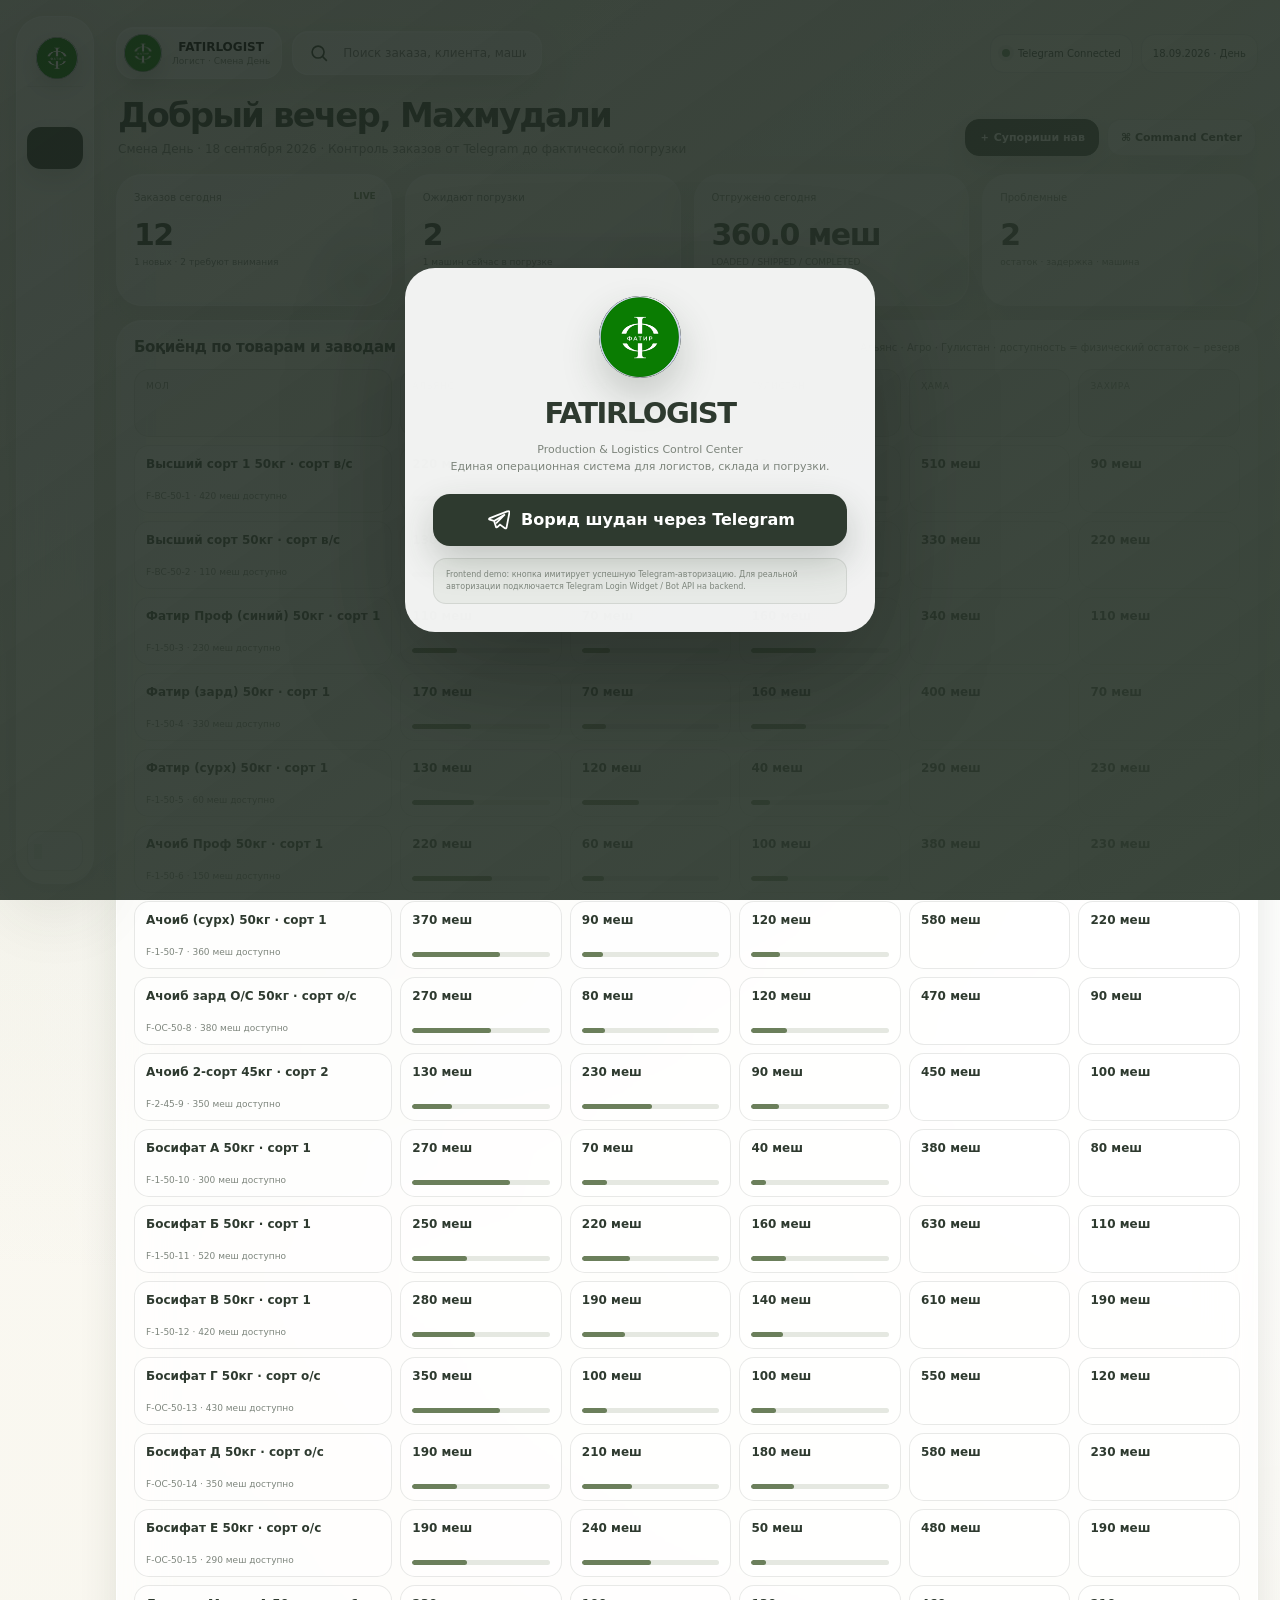
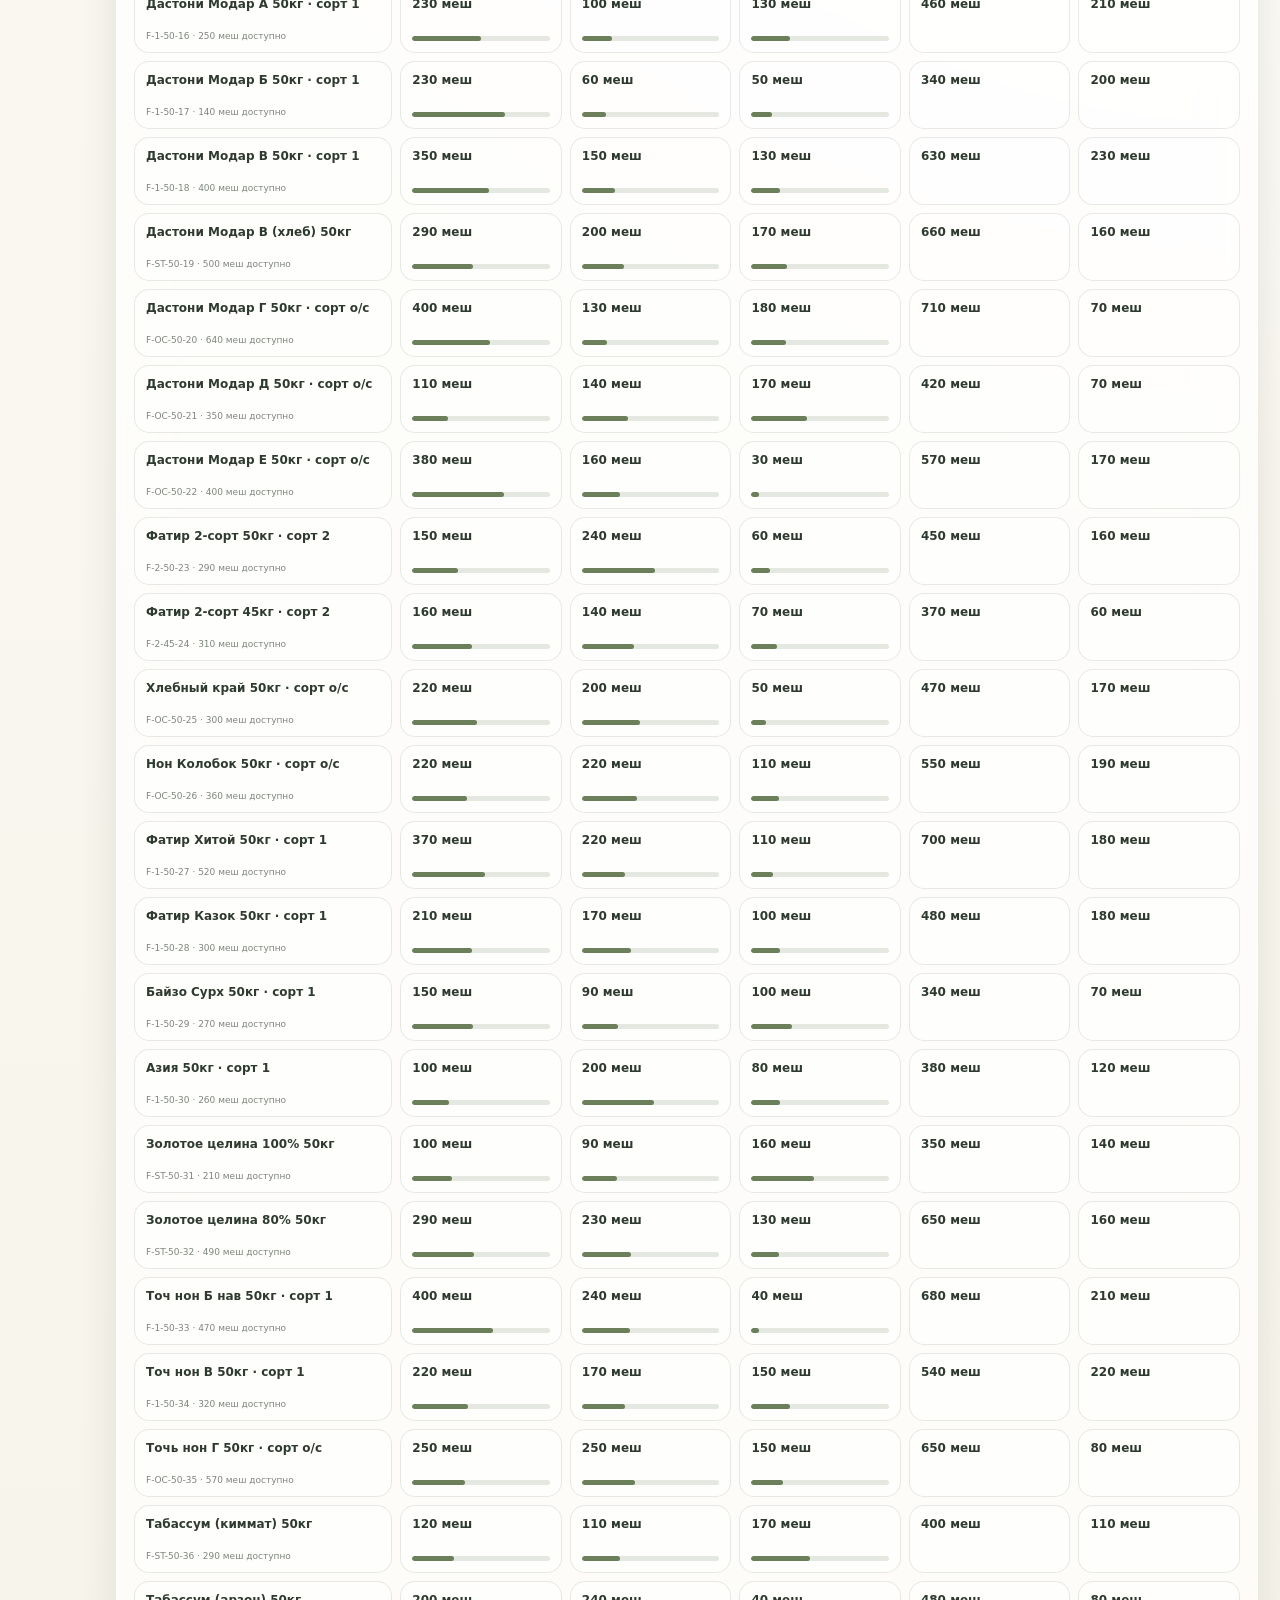
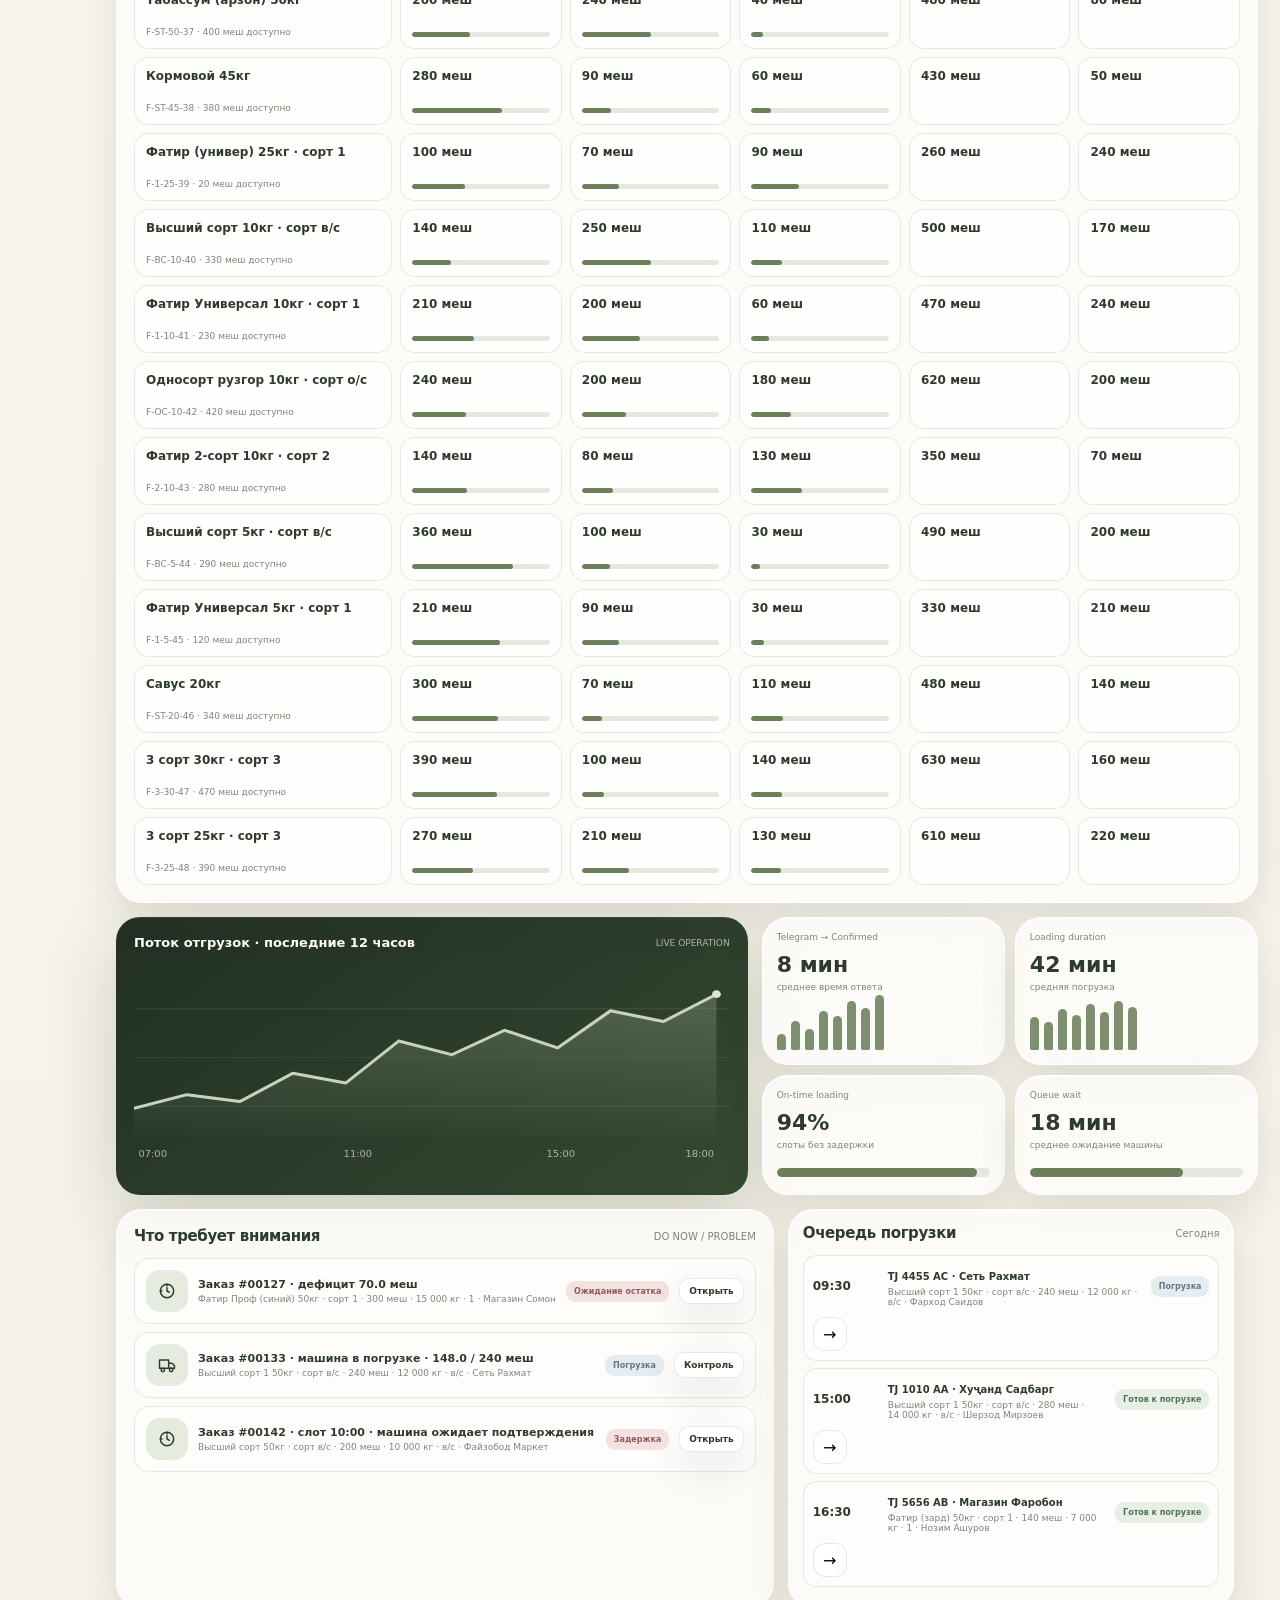
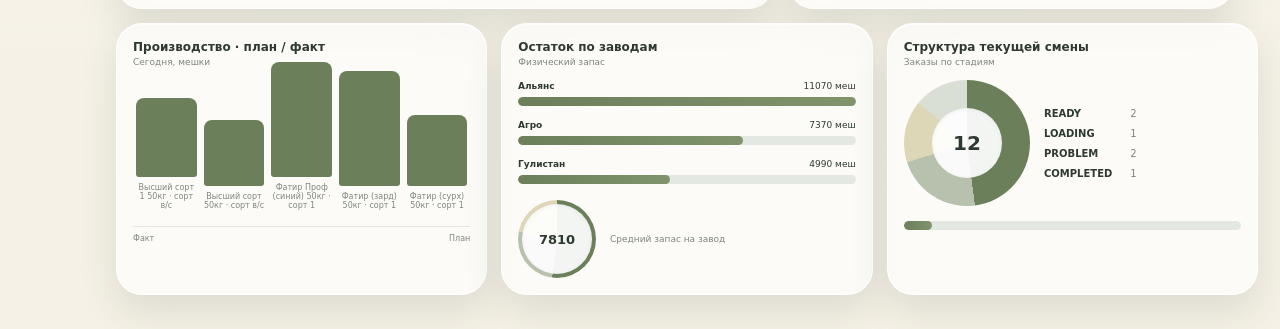
==== commit faf950c3: "Integrated Theme, Language and Tajik translation" ====
--- a/index.html
+++ b/index.html
@@ -40,6 +40,50 @@
 @media (max-width:760px){body{padding-bottom:76px}.main{padding:10px 10px 24px}.topbar{height:60px;margin-bottom:6px;flex-wrap:nowrap}.profile-trigger{order:0}.profile-meta{display:none}.profile-trigger .round-logo{width:38px;height:38px}.searchbar{min-width:0;height:40px;flex:1}.top-right .top-pill,.top-right .icon-btn{display:none}.hero-row{display:block;margin:6px 1px 13px}.hero h1{font-size:25px}.hero p{font-size:10px}.hero-actions{margin-top:10px}.hero-actions .btn:not(.primary){display:none}.metrics{grid-template-columns:repeat(2,1fr);gap:8px}.metric{min-height:118px;padding:13px}.metric .num{font-size:25px}.factory-grid{grid-template-columns:125px repeat(3,105px) 105px 105px;min-width:660px}.factory-stock{overflow-x:auto}.section-card{padding:13px}.chart-dark{min-height:230px;padding:14px}.mini-grid{grid-template-columns:repeat(2,1fr)}svg.chart{height:170px}.cards-grid{grid-template-columns:repeat(2,1fr);gap:8px}.product-card{min-height:155px;padding:12px}.queue-row{grid-template-columns:55px 1fr auto}.detail-grid{grid-template-columns:repeat(2,1fr)}.form-grid{grid-template-columns:1fr}.field.full{grid-column:auto}.choice-row{grid-template-columns:1fr}.order-math{grid-template-columns:1fr}.mobile-bottom{position:fixed;z-index:70;display:grid;grid-template-columns:repeat(5,1fr);left:10px;right:10px;bottom:10px;height:62px;background:rgba(255,255,255,.80);backdrop-filter:blur(22px);border:1px solid rgba(255,255,255,.9);border-radius:21px;box-shadow:0 18px 50px rgba(46,58,47,.18);padding:5px}.mobile-bottom button{border:0;background:transparent;border-radius:16px;color:#7a817a;font-size:8px;display:flex;flex-direction:column;align-items:center;justify-content:center;gap:3px}.mobile-bottom button.active{background:var(--dark);color:#fff}.mobile-drawer{width:calc(100% - 20px);left:10px;top:10px;bottom:10px}.login-card{padding:22px}.login-card h1{font-size:25px}.top-left{min-width:0}.top-left .profile-trigger{flex:0 0 auto}.searchbar input{font-size:10px}.page-grid .glass{overflow:hidden}.extra-charts{grid-template-columns:1fr}.chart-card{min-height:215px}}
 @media (min-width:761px){.mobile-menu-trigger{display:none!important}}
 </style>
+
+<style>
+/* Light Mode variables */
+body.light-mode {
+    --primary-dark: #f0f2f0;
+    --secondary-green: #4a5d3d;
+    --bg-soft: #ffffff;
+    --border-light: #d1d5db;
+    --text-main: #1f2937;
+    background-color: #ffffff !important;
+    color: #1f2937 !important;
+}
+body.light-mode .glass {
+    background: rgba(255, 255, 255, 0.8) !important;
+    border: 1px solid #d1d5db !important;
+    color: #1f2937 !important;
+}
+body.light-mode .product-name-cell { color: #1f2937 !important; }
+
+/* Theme & Lang Toggles in Sidebar */
+.sidebar-controls {
+    display: flex;
+    flex-direction: column;
+    gap: 10px;
+    padding: 15px;
+    border-top: 1px solid rgba(46,58,47,.1);
+    margin-top: auto;
+}
+.control-btn {
+    display: flex;
+    align-items: center;
+    gap: 10px;
+    padding: 10px;
+    border-radius: 12px;
+    cursor: pointer;
+    background: rgba(255,255,255,.1);
+    color: inherit;
+    font-size: 12px;
+    border: 1px solid rgba(255,255,255,.1);
+    transition: 0.3s;
+}
+.control-btn:hover { background: rgba(255,255,255,.2); }
+.control-btn i { width: 18px; height: 18px; }
+</style>
 </head>
 <body>
 <div id="loginLayer" class="login-bg">
@@ -47,7 +91,7 @@
     <div class="login-logo" style="overflow:hidden"><img src="[data-uri]" alt="Фатир" style="width:100%;height:100%;object-fit:cover;border-radius:inherit;display:block"></div>
     <h1>FATIRLOGIST</h1>
     <p>Production & Logistics Control Center<br>Единая операционная система для логистов, склада и погрузки.</p>
-    <button class="telegram-login" onclick="loginTelegram()"><span class="icon" style="color:white"><svg viewBox="0 0 24 24" width="24" height="24" fill="none" stroke="currentColor" stroke-width="1.8"><path d="M21.2 3.4 3.9 10.1c-1.2.5-1.1 1.2-.2 1.5l4.4 1.4 1.7 5.3c.2.6.1.9.7 1 .5.1.8-.1 1.1-.4l2.4-2.3 4.9 3.6c.9.5 1.5.2 1.7-.8l2.8-14.8c.3-1.2-.5-1.7-1.2-1.2Z"/><path d="m8.1 13 10.8-6.6-8.9 8.9"/></svg></span>Войти через Telegram</button>
+    <button class="telegram-login" onclick="loginTelegram()"><span class="icon" style="color:white"><svg viewBox="0 0 24 24" width="24" height="24" fill="none" stroke="currentColor" stroke-width="1.8"><path d="M21.2 3.4 3.9 10.1c-1.2.5-1.1 1.2-.2 1.5l4.4 1.4 1.7 5.3c.2.6.1.9.7 1 .5.1.8-.1 1.1-.4l2.4-2.3 4.9 3.6c.9.5 1.5.2 1.7-.8l2.8-14.8c.3-1.2-.5-1.7-1.2-1.2Z"/><path d="m8.1 13 10.8-6.6-8.9 8.9"/></svg></span>Ворид шудан через Telegram</button>
     <div class="demo-note">Frontend demo: кнопка имитирует успешную Telegram-авторизацию. Для реальной авторизации подключается Telegram Login Widget / Bot API на backend.</div>
   </div>
 </div>
@@ -55,7 +99,16 @@
 <div id="drawerBg" class="drawer-bg" onclick="closeDrawer(event)">
   <aside class="mobile-drawer" onclick="event.stopPropagation()">
     <div class="drawer-head"><div class="drawer-brand"><div class="round-logo" style="overflow:hidden"><img src="[data-uri]" alt="Фатир" style="width:100%;height:100%;object-fit:cover;border-radius:inherit;display:block"></div><div><b>FATIRLOGIST</b><small>Logistics Control Center</small></div></div><button class="close" onclick="closeDrawer()">×</button></div>
-    <div class="drawer-section">Основное</div><nav id="drawerNav" class="drawer-nav"></nav>
+    <div class="drawer-section">Основное</div><nav id="drawerNav" class="drawer-nav">
+    <div class="sidebar-controls">
+        <div class="control-btn" onclick="toggleTheme()">
+            <i data-lucide="sun"></i> <span id="theme-text">Режими рӯшан</span>
+        </div>
+        <div class="control-btn" onclick="toggleLanguage()">
+            <i data-lucide="languages"></i> <span id="lang-text">Тоҷикӣ</span>
+        </div>
+    </div>
+    </nav>
   </aside>
 </div>
 
@@ -96,7 +149,16 @@
   </div></main>
 </div>
 
-<nav id="mobileBottom" class="mobile-bottom"></nav>
+<nav id="mobileBottom" class="mobile-bottom">
+    <div class="sidebar-controls">
+        <div class="control-btn" onclick="toggleTheme()">
+            <i data-lucide="sun"></i> <span id="theme-text">Режими рӯшан</span>
+        </div>
+        <div class="control-btn" onclick="toggleLanguage()">
+            <i data-lucide="languages"></i> <span id="lang-text">Тоҷикӣ</span>
+        </div>
+    </div>
+    </nav>
 <div id="modal" class="modal-bg" onclick="if(event.target===this)closeModal()"><div id="modalContent" class="modal"></div></div>
 <div id="toast" class="toast"></div>
 
@@ -175,9 +237,9 @@
 function districtOptions(reg,sel){const r=TJ_REGIONS.find(x=>x.short===reg)||TJ_REGIONS[0];return `<option value="">— весь регион —</option>`+r.districts.map(d=>`<option ${sel===d?'selected':''}>${d}</option>`).join('')}
 function onRegionChange(pfx){const reg=document.getElementById(pfx+'Region')?.value;const ds=document.getElementById(pfx+'District');if(ds)ds.innerHTML=districtOptions(reg,'')}
 function parseRoute(r){r=String(r||'').trim();const out={reg:'Душанбе',d:'',p:''};if(!r)return out;let parts=r.includes('·')?r.split('·').map(s=>s.trim()):r.includes('→')?r.split('→').map(s=>s.trim()):[r];parts=parts.filter(Boolean);let reg=parts.find(x=>TJ_REGIONS.some(t=>t.short===x))||'';if(!reg){if(/согд|худжанд|хучанд|пенджикент|исфара|конибодом|кайракум|устра/i.test(r))reg='Согд';else if(/хатлон|кулоб|бохтар|курган|ватан|шартуз/i.test(r))reg='Хатлон';else if(/бадахшан|гбао|хорог|мургаб/i.test(r))reg='Бадахшан';else reg='Душанбе'}const rgn=TJ_REGIONS.find(t=>t.short===reg);const rest=parts.filter(x=>x!==reg);let d='',dRaw='';if(rgn){for(const v of rest){const hit=rgn.districts.find(dn=>v===dn||dn.endsWith(' '+v)||dn.startsWith(v)||v.startsWith(dn));if(hit){d=hit;dRaw=v;break}}}const p=rest.filter(x=>x!==dRaw&&x!==reg).join(' · ');return{reg,d,p}}
-function deliveryFields(pfx,route){const pr=parseRoute(route);return `<div class="field"><label>Регион доставки</label><select id="${pfx}Region" onchange="onRegionChange('${pfx}')">${regionOptions(pr.reg)}</select></div><div class="field"><label>Район / город доставки</label><select id="${pfx}District">${districtOptions(pr.reg,pr.d)}</select></div><div class="field full"><label>Адрес / точка доставки (необязательно)</label><input id="${pfx}Point" value="${esc(pr.p)}" placeholder="Микрорайон, рынок, магазин, улица..."></div>`}
+function deliveryFields(pfx,route){const pr=parseRoute(route);return `<div class="field"><label>Минтақа доставки</label><select id="${pfx}Region" onchange="onRegionChange('${pfx}')">${regionOptions(pr.reg)}</select></div><div class="field"><label>Ноҳия / город доставки</label><select id="${pfx}District">${districtOptions(pr.reg,pr.d)}</select></div><div class="field full"><label>Адрес / точка доставки (необязательно)</label><input id="${pfx}Point" value="${esc(pr.p)}" placeholder="Микрорайон, рынок, магазин, улица..."></div>`}
 function routeFrom(pfx){const reg=document.getElementById(pfx+'Region')?.value||'Душанбе',d=document.getElementById(pfx+'District')?.value||'',p=document.getElementById(pfx+'Point')?.value||'';return reg+(d?' · '+d:'')+(p?' · '+p:'')}
-function fillFromClient(pfx){const sel=document.getElementById(pfx+'ClientPick');const c=(state.clients||[]).find(x=>sel&&x.id===sel.value);if(!c)return;const set=(id,v)=>{const el=document.getElementById(id);if(el)el.value=v};if(pfx==='wf'){set('wfBuyer',c.name);set('wfPhone',c.phone)}else{set(pfx+'Client',c.name);set(pfx+'Phone',c.phone);set(pfx+'Tg',c.messenger)}if(pfx==='f')updateAutoMass();toast('Клиент '+c.id+' подставлен из базы')}
+function fillFromClient(pfx){const sel=document.getElementById(pfx+'ClientPick');const c=(state.clients||[]).find(x=>sel&&x.id===sel.value);if(!c)return;const set=(id,v)=>{const el=document.getElementById(id);if(el)el.value=v};if(pfx==='wf'){set('wfBuyer',c.name);set('wfPhone',c.phone)}else{set(pfx+'Client',c.name);set(pfx+'Phone',c.phone);set(pfx+'Tg',c.messenger)}if(pfx==='f')updateAutoMass();toast('Муштари '+c.id+' подставлен из базы')}
 function clientStats(){const all=state.clients||[];return{total:all.length,active:all.filter(c=>c.status==='active').length,dup:all.filter(c=>c.dup==='duplicate').length,noaddr:all.filter(c=>!c.address).length}}
 
 function esc(v){return String(v??'').replace(/[&<>"']/g,m=>({'&':'&amp;','<':'&lt;','>':'&gt;','"':'&quot;',"'":'&#39;'}[m]))}
@@ -206,8 +268,8 @@
 }
 ;const d=paths[name]||paths.grid;return `<svg viewBox="0 0 24 24" width="${size}" height="${size}" fill="none" stroke="currentColor" stroke-width="1.75" stroke-linecap="round" stroke-linejoin="round">${d}</svg>`}
 const navGroups=[
- ['Основное',[['dashboard','Dashboard','grid'],['telegram','Telegram Inbox','inbox'],['orders','Заказы','orders'],['clients','Клиентская база','users'],['consolidated','Сводные заказы','merge'],['board','Logistics Board','board'],['loading','Очередь погрузки','truck']]],
- ['Склад и товары',[['stock','Остатки','stock'],['warehouse','Задания складу','warehouse'],['products','Товары фирмы','product']]],
+ ['Основное',[['dashboard','Dashboard','grid'],['telegram','Telegram Inbox','inbox'],['orders','Заказы','orders'],['clients','Муштариская база','users'],['consolidated','Сводные заказы','merge'],['board','Logistics Board','board'],['loading','Очередь погрузки','truck']]],
+ ['Склад и товары',[['stock','Боқиёнд','stock'],['warehouse','Задания складу','warehouse'],['products','Молы фирмы','product']]],
  ['Транспорт и команда',[['vehicles','Автомобили фирмы','truck'],['logisticians','Логисты','users'],['warehouseManagers','Завскладов','factory']]],
  ['Производство и контроль',[['analytics','Analytics','chart'],['reports','Reports','report'],['notifications','Уведомления','bell'],['audit','Audit Log','audit'],['codes','Система кодов','report'],['settings','Settings','settings']]]
 ];
@@ -224,23 +286,23 @@
 const factoryTotal={ 'Альянс':0,'Агро':0,'Гулистан':0 };state.products.forEach(p=>Object.keys(factoryTotal).forEach(f=>factoryTotal[f]+=p.factories[f]||0));
 const factoryMax=Math.max(1,...Object.values(factoryTotal));
 const factoryBars=Object.entries(factoryTotal).map(([f,v])=>`<div style=\"margin-top:14px\"><div style=\"display:flex;justify-content:space-between;font-size:9px\"><b>${f}</b><span>${v.toFixed(0)} меш</span></div><div class=\"progress-track\" style=\"margin-top:6px\"><i style=\"width:${v/factoryMax*100}%\"></i></div></div>`).join('');
-document.getElementById('dashboard').innerHTML=`${pageHead('Добрый вечер, Махмудали','Смена День · 18 сентября 2026 · Контроль заказов от Telegram до фактической погрузки','<button class="btn primary" onclick="newOrder()">＋ Новый заказ</button><button class="btn" onclick="openCommand()">⌘ Command Center</button>')}
+document.getElementById('dashboard').innerHTML=`${pageHead('Добрый вечер, Махмудали','Смена День · 18 сентября 2026 · Контроль заказов от Telegram до фактической погрузки','<button class="btn primary" onclick="newOrder()">＋ Супориши нав</button><button class="btn" onclick="openCommand()">⌘ Command Center</button>')}
 <div class="metrics"><div class="glass metric"><div class="label">Заказов сегодня</div><div class="num">${todayOrders}</div><div class="sub">${newCount} новых · ${problem} требуют внимания</div><div class="spark">LIVE</div></div><div class="glass metric"><div class="label">Ожидают погрузки</div><div class="num">${state.orders.filter(o=>o.status==='READY').length}</div><div class="sub">${loading} машин сейчас в погрузке</div></div><div class="glass metric"><div class="label">Отгружено сегодня</div><div class="num">${shipped.toFixed(1)} меш</div><div class="sub">LOADED / SHIPPED / COMPLETED</div></div><div class="glass metric"><div class="label">Проблемные</div><div class="num">${problem}</div><div class="sub">остаток · задержка · машина</div></div></div>
-<div class="glass section-card factory-stock"><div class="section-head"><h3>Остатки по товарам и заводам</h3><small>Альянс · Агро · Гулистан · доступность = физический остаток − резерв</small></div><div class="factory-grid"><div class="factory-cell head">Товар</div><div class="factory-cell head">Альянс</div><div class="factory-cell head">Агро</div><div class="factory-cell head guli">Гулистан</div><div class="factory-cell head">Всего</div><div class="factory-cell head">Резерв</div>${factoryRows}</div></div>
+<div class="glass section-card factory-stock"><div class="section-head"><h3>Боқиёнд по товарам и заводам</h3><small>Альянс · Агро · Гулистан · доступность = физический остаток − резерв</small></div><div class="factory-grid"><div class="factory-cell head">Мол</div><div class="factory-cell head">Альянс</div><div class="factory-cell head">Агро</div><div class="factory-cell head guli">Гулистан</div><div class="factory-cell head">Ҳама</div><div class="factory-cell head">Захира</div>${factoryRows}</div></div>
 <div class="bento"><div class="chart-dark"><div class="chart-title"><b>Поток отгрузок · последние 12 часов</b><span>LIVE OPERATION</span></div><svg class="chart" viewBox="0 0 540 210" preserveAspectRatio="none"><defs><linearGradient id="areaFill" x1="0" y1="0" x2="0" y2="1"><stop offset="0" stop-color="#a9ba9d" stop-opacity=".30"/><stop offset="1" stop-color="#a9ba9d" stop-opacity=".02"/></linearGradient></defs><line class="chart-grid" x1="0" y1="50" x2="540" y2="50"/><line class="chart-grid" x1="0" y1="100" x2="540" y2="100"/><line class="chart-grid" x1="0" y1="150" x2="540" y2="150"/><polyline class="chart-area" points="${chartPts} 528,180 0,180"/><polyline class="chart-line" points="${chartPts}"/><circle class="chart-points" cx="528" cy="35" r="4"/><text class="chart-label" x="4" y="202">07:00</text><text class="chart-label" x="190" y="202">11:00</text><text class="chart-label" x="374" y="202">15:00</text><text class="chart-label" x="500" y="202">18:00</text></svg></div>
 <div class="mini-grid"><div class="glass mini-stat"><div class="label">Telegram → Confirmed</div><div class="num">8 мин</div><div class="note">среднее время ответа</div><div class="bar-cluster">${bars.slice(0,8).map(v=>`<i style="height:${v/1.6}px"></i>`).join('')}</div></div><div class="glass mini-stat"><div class="label">Loading duration</div><div class="num">42 мин</div><div class="note">средняя погрузка</div><div class="bar-cluster">${bars.slice(3,11).map(v=>`<i style="height:${v/1.9}px"></i>`).join('')}</div></div><div class="glass mini-stat"><div class="label">On-time loading</div><div class="num">94%</div><div class="note">слоты без задержки</div><div class="stock-progress" style="margin-top:18px;height:9px"><i style="width:94%"></i></div></div><div class="glass mini-stat"><div class="label">Queue wait</div><div class="num">18 мин</div><div class="note">среднее ожидание машины</div><div class="stock-progress" style="margin-top:18px;height:9px"><i style="width:72%"></i></div></div></div></div>
 <div class="operations"><div class="glass section-card"><div class="section-head"><h3>Что требует внимания</h3><small>DO NOW / PROBLEM</small></div><div class="list">${urgent.map(o=>{const p=productBy(o.productId);const txt=o.status==='WAITING_STOCK'?`дефицит ${Math.max(0,o.qty-(Object.values(p.factories).reduce((a,b)=>a+b,0)-p.reserved)).toFixed(1)} меш`:o.status==='LOADING'?`машина в погрузке · ${o.actual.toFixed(1)} / ${o.qty} меш`:o.status==='DELAYED'?`слот ${o.slot} · машина ожидает подтверждения`:'требуется действие';return `<div class="list-row"><div class="avatar-mini">${ico(o.status==='LOADING'?'truck':'audit',20)}</div><div class="body"><b>Заказ #${esc(o.id.split('-').pop())} · ${esc(txt)}</b><small>${pTitle(p)} · ${u(o.qty,p)} · ${esc(o.client)}</small></div>${statusBadge(o.status)}<button class="btn mini" onclick="openOrder('${o.id}')">${o.status==='LOADING'?'Контроль':'Открыть'}</button></div>`}).join('')}</div></div>
 <div class="glass section-card queue-card"><div class="section-head"><h3>Очередь погрузки</h3><small>Сегодня</small></div>${queue.map(o=>{const v=vehicleBy(o.vehicleId);const p=productBy(o.productId);return `<div class="queue-row"><div class="queue-time">${esc(o.slot)}</div><div><b>${esc(v?.plate||'Самовывоз')} · ${esc(o.client)}</b><small>${pTitle(p)} · ${u(o.qty,p)} · ${esc(v?.driver||'клиент')}</small></div>${statusBadge(o.status)}<button class="arrow-btn" onclick="openOrder('${o.id}')">→</button></div>`}).join('')}</div></div><div class="extra-charts"><div class="glass chart-card"><h4>Производство · план / факт</h4><small>Сегодня, мешки</small><div class="bars" style="height:150px;margin-top:10px">${planBars}</div><div style="display:flex;justify-content:space-between;margin-top:7px;font-size:8px;color:var(--muted)"><span>Факт</span><span>План</span></div></div><div class="glass chart-card"><h4>Остаток по заводам</h4><small>Физический запас</small>${factoryBars}<div class="donut-wrap" style="margin-top:16px"><div class="donut" style="width:78px;height:78px;background:conic-gradient(var(--green) 0 52%,#b7c1ae 52% 78%,#ddd6b7 78% 100%)"><strong style="font-size:13px">${Math.round((factoryTotal.Альянс+factoryTotal.Агро+factoryTotal.Гулистан)/3)}</strong></div><div class="muted" style="font-size:9px">Средний запас на завод</div></div></div><div class="glass chart-card"><h4>Структура текущей смены</h4><small>Заказы по стадиям</small><div class="donut-wrap" style="margin-top:13px"><div class="donut"><strong>${todayOrders}</strong></div><div class="legend"><div><b>READY</b><span>${state.orders.filter(o=>o.status==='READY').length}</span></div><div><b>LOADING</b><span>${loading}</span></div><div><b>PROBLEM</b><span>${problem}</span></div><div><b>COMPLETED</b><span>${state.orders.filter(o=>o.status==='COMPLETED').length}</span></div></div></div><div class="progress-track" style="margin-top:15px"><i style="width:${todayOrders?state.orders.filter(o=>o.status==='COMPLETED').length/todayOrders*100:0}%"></i></div></div></div>`}
-function telegramPage(){document.getElementById('telegram').innerHTML=`${pageHead('Telegram Inbox','Входящие заявки и распознавание заказа из переписки','<button class="btn primary" onclick="newOrder()">＋ Создать заказ</button>')}<div class="two-col"><div class="glass section-card"><div class="section-head"><h3>Новые сообщения</h3><small>${state.messages.length} сообщений</small></div><div class="list">${state.messages.map((m,i)=>`<div class="list-row"><div class="avatar-mini">${esc(m.name.slice(0,1))}</div><div class="body"><b>${esc(m.name)} <span class="muted">${esc(m.tg)}</span></b><small>${esc(m.text)}</small></div><span class="badge">PARSED</span><button class="btn mini" onclick="openTelegram(${i})">Открыть</button></div>`).join('')}</div></div><div class="glass section-card"><div class="section-head"><h3>Telegram → Order Parser</h3><small>AI-ready</small></div><div class="choice"><b>Интеллектуальное распознавание заявки</b><small>Товар · количество · дата · автомобиль · направление</small></div><div style="margin-top:10px">${state.messages.slice(0,3).map(m=>`<div class="alert" style="display:flex;gap:9px;align-items:flex-start;padding:10px;border:1px solid var(--line);border-radius:13px;margin-top:8px;background:rgba(255,255,255,.42)"><div class="icon">${ico('inbox',19)}</div><div><b style="font-size:10px">${esc(m.name)}</b><div class="muted" style="font-size:8px;margin-top:3px">${esc(m.parsed)}</div></div></div>`).join('')}</div><div class="modal-actions" style="justify-content:flex-start"><button class="btn primary" onclick="toast('Parser готов: поля выделены')">Проверить parser</button></div></div></div>`}
-function ordersPage(){document.getElementById('orders').innerHTML=`${pageHead('Заказы','Единый журнал заказов от Telegram / ручного ввода до завершения','<button class="btn" onclick="go(\'consolidated\')">Сводные заказы</button><button class="btn primary" onclick="newOrder()">＋ Новый заказ</button>')}<div class="glass section-card"><div class="toolbar"><div class="search"><input id="orderSearch" placeholder="Поиск по ID, клиенту, Telegram, телефону, машине, товару..." oninput="renderOrdersTable()"></div><div class="chips"><button class="chip active" onclick="orderFilter='' ;renderOrdersTable()">Все</button><button class="chip" onclick="orderFilter='NEW';renderOrdersTable()">Новые</button><button class="chip" onclick="orderFilter='PROBLEM';renderOrdersTable()">Проблемные</button><button class="chip" onclick="orderFilter='LOADING';renderOrdersTable()">Погрузка</button><button class="chip" onclick="orderFilter='COMPLETED';renderOrdersTable()">Завершённые</button></div></div><div id="ordersTable"></div></div>`;renderOrdersTable()}
+function telegramPage(){document.getElementById('telegram').innerHTML=`${pageHead('Telegram Inbox','Входящие заявки и распознавание заказа из переписки','<button class="btn primary" onclick="newOrder()">＋ Создать заказ</button>')}<div class="two-col"><div class="glass section-card"><div class="section-head"><h3>Новые сообщения</h3><small>${state.messages.length} сообщений</small></div><div class="list">${state.messages.map((m,i)=>`<div class="list-row"><div class="avatar-mini">${esc(m.name.slice(0,1))}</div><div class="body"><b>${esc(m.name)} <span class="muted">${esc(m.tg)}</span></b><small>${esc(m.text)}</small></div><span class="badge">PARSED</span><button class="btn mini" onclick="openTelegram(${i})">Открыть</button></div>`).join('')}</div></div><div class="glass section-card"><div class="section-head"><h3>Telegram → Order Parser</h3><small>AI-ready</small></div><div class="choice"><b>Интеллектуальное распознавание заявки</b><small>Мол · количество · дата · автомобиль · направление</small></div><div style="margin-top:10px">${state.messages.slice(0,3).map(m=>`<div class="alert" style="display:flex;gap:9px;align-items:flex-start;padding:10px;border:1px solid var(--line);border-radius:13px;margin-top:8px;background:rgba(255,255,255,.42)"><div class="icon">${ico('inbox',19)}</div><div><b style="font-size:10px">${esc(m.name)}</b><div class="muted" style="font-size:8px;margin-top:3px">${esc(m.parsed)}</div></div></div>`).join('')}</div><div class="modal-actions" style="justify-content:flex-start"><button class="btn primary" onclick="toast('Parser готов: поля выделены')">Проверить parser</button></div></div></div>`}
+function ordersPage(){document.getElementById('orders').innerHTML=`${pageHead('Заказы','Единый журнал заказов от Telegram / ручного ввода до завершения','<button class="btn" onclick="go(\'consolidated\')">Сводные заказы</button><button class="btn primary" onclick="newOrder()">＋ Супориши нав</button>')}<div class="glass section-card"><div class="toolbar"><div class="search"><input id="orderSearch" placeholder="Поиск по ID, клиенту, Telegram, телефону, машине, товару..." oninput="renderOrdersTable()"></div><div class="chips"><button class="chip active" onclick="orderFilter='' ;renderOrdersTable()">Все</button><button class="chip" onclick="orderFilter='NEW';renderOrdersTable()">Новые</button><button class="chip" onclick="orderFilter='PROBLEM';renderOrdersTable()">Проблемные</button><button class="chip" onclick="orderFilter='LOADING';renderOrdersTable()">Погрузка</button><button class="chip" onclick="orderFilter='COMPLETED';renderOrdersTable()">Завершённые</button></div></div><div id="ordersTable"></div></div>`;renderOrdersTable()}
 let orderFilter='';
-function renderOrdersTable(){const q=(document.getElementById('orderSearch')?.value||'').toLowerCase();let arr=state.orders.filter(o=>{const p=productBy(o.productId),v=vehicleBy(o.vehicleId);const text=[o.id,o.client,o.tg,o.phone,o.route,p.name,v?.plate||''].join(' ').toLowerCase();let f=true;if(orderFilter==='PROBLEM')f=['WAITING_STOCK','DELAYED','WAITING_VEHICLE','WAITING_PRODUCTION'].includes(o.status);else if(orderFilter==='LOADING')f=o.status==='LOADING';else if(orderFilter)f=o.status===orderFilter;return f&&(!q||text.includes(q))});document.getElementById('ordersTable').innerHTML=`<div class="table-wrap"><table class="data-table"><thead><tr><th>№</th><th>Клиент</th><th>Товар</th><th>Количество</th><th>Машина</th><th>Статус</th><th>Приоритет</th><th>Слот</th><th>Действия</th></tr></thead><tbody>${arr.map(o=>{const p=productBy(o.productId),v=vehicleBy(o.vehicleId);return `<tr class="clickable-row" onclick="openOrder('${o.id}')"><td>${esc(o.id)}<div class="muted" style="font-size:8px">${esc(o.code||"")}</div></td><td>${esc(o.client)}<div class="muted" style="font-size:8px">${esc(o.tg)} · ${esc(clientCode(o))}</div></td><td>${pTitle(p)}</td><td>${u(o.qty,p)}</td><td>${esc(v?.plate||'Самовывоз')}</td><td>${statusBadge(o.status)}</td><td>${priorityBadge(o.priority)}</td><td>${esc(o.slot)}</td><td><button class="btn mini" onclick="event.stopPropagation();editOrder('${o.id}')">Ред.</button> <button class="btn mini danger" onclick="event.stopPropagation();deleteOrder('${o.id}')">Удал.</button></td></tr>`}).join('')}</tbody></table></div>`}
+function renderOrdersTable(){const q=(document.getElementById('orderSearch')?.value||'').toLowerCase();let arr=state.orders.filter(o=>{const p=productBy(o.productId),v=vehicleBy(o.vehicleId);const text=[o.id,o.client,o.tg,o.phone,o.route,p.name,v?.plate||''].join(' ').toLowerCase();let f=true;if(orderFilter==='PROBLEM')f=['WAITING_STOCK','DELAYED','WAITING_VEHICLE','WAITING_PRODUCTION'].includes(o.status);else if(orderFilter==='LOADING')f=o.status==='LOADING';else if(orderFilter)f=o.status===orderFilter;return f&&(!q||text.includes(q))});document.getElementById('ordersTable').innerHTML=`<div class="table-wrap"><table class="data-table"><thead><tr><th>№</th><th>Муштари</th><th>Мол</th><th>Миқдор</th><th>Машина</th><th>Статус</th><th>Приоритет</th><th>Слот</th><th>Действия</th></tr></thead><tbody>${arr.map(o=>{const p=productBy(o.productId),v=vehicleBy(o.vehicleId);return `<tr class="clickable-row" onclick="openOrder('${o.id}')"><td>${esc(o.id)}<div class="muted" style="font-size:8px">${esc(o.code||"")}</div></td><td>${esc(o.client)}<div class="muted" style="font-size:8px">${esc(o.tg)} · ${esc(clientCode(o))}</div></td><td>${pTitle(p)}</td><td>${u(o.qty,p)}</td><td>${esc(v?.plate||'Самовывоз')}</td><td>${statusBadge(o.status)}</td><td>${priorityBadge(o.priority)}</td><td>${esc(o.slot)}</td><td><button class="btn mini" onclick="event.stopPropagation();editOrder('${o.id}')">Ред.</button> <button class="btn mini danger" onclick="event.stopPropagation();deleteOrder('${o.id}')">Удал.</button></td></tr>`}).join('')}</tbody></table></div>`}
 function consolidatedPage(){const groups={};state.orders.filter(o=>!['CANCELLED','COMPLETED'].includes(o.status)).forEach(o=>{groups[o.route]??=[];groups[o.route].push(o)});const list=Object.entries(groups).sort((a,b)=>b[1].length-a[1].length).map(([route,os],i)=>{const total=os.reduce((a,o)=>a+o.qty,0);return `<div class="glass section-card"><div class="section-head"><div><h3>${esc(route)}</h3><small>${os.length} заказов · ${total} меш · ${Math.round(os.reduce((a,o)=>a+o.qty*(productBy(o.productId).packKg||0),0)).toLocaleString('ru-RU')} кг</small></div><button class="btn primary mini" onclick="assignConsolidated('${encodeURIComponent(route)}')">Назначить одну машину</button></div><div class="list">${os.map(o=>{const p=productBy(o.productId),v=vehicleBy(o.vehicleId);return `<div class="list-row"><div class="avatar-mini">${ico('merge',19)}</div><div class="body"><b>${esc(o.id)} · ${esc(o.client)}</b><small>${pTitle(p)} · ${o.qty} меш · ${esc(v?.plate||'машина не назначена')} · слот ${o.slot}</small></div>${statusBadge(o.status)}</div>`}).join('')}</div></div>`}).join('');document.getElementById('consolidated').innerHTML=`${pageHead('Сводные заказы','Несколько заказов по одному направлению на одной машине','<button class="btn primary" onclick="toast(\'Сводная очередь обновлена\')">Обновить маршруты</button>')}<div class="page-grid">${list}</div>`}
 function boardPage(){const cols=['NEW','PROCESSING','CONFIRMED','RESERVED','READY','LOADING','LOADED','SHIPPED'];document.getElementById('board').innerHTML=`${pageHead('Logistics Board','Kanban оперативного движения заказа — перетаскивайте карточки между этапами')}<div class="board">${cols.map(c=>`<div class="board-col" ondragover="event.preventDefault()" ondrop="dropOrder('${c}')"><div class="board-head"><span>${esc(statusText(c))}</span><span>${state.orders.filter(o=>o.status===c).length}</span></div>${state.orders.filter(o=>o.status===c).map(o=>{const p=productBy(o.productId),v=vehicleBy(o.vehicleId);return `<div class="board-card" draggable="true" ondragstart="dragOrder('${o.id}')" onclick="openOrder('${o.id}')"><b>${esc(o.id)}</b><small>${esc(o.client)}<br>${pTitle(p)} · ${u(o.qty,p)}<br>${esc(v?.plate||'Машина не назначена')} · ${esc(o.slot)}</small><div style="margin-top:7px">${priorityBadge(o.priority)}</div></div>`}).join('')}</div>`).join('')}</div>`}
 function loadingPage(){const active=state.orders.filter(o=>['READY','LOADING'].includes(o.status));const bays=[['A','LOADING',state.orders.find(o=>o.status==='LOADING')],['B','READY',state.orders.find(o=>o.status==='READY')],['C','AVAILABLE',null]];document.getElementById('loading').innerHTML=`${pageHead('Очередь погрузки','Loading Control · слоты, машины, факт и отклонение')}<div class="two-col"><div class="glass section-card"><div class="section-head"><h3>Loading Queue</h3><small>${active.length} активных</small></div>${active.map(o=>{const v=vehicleBy(o.vehicleId),p=productBy(o.productId),pct=Math.min(100,o.actual/o.qty*100);return `<div class="queue-row"><div class="queue-time">${esc(o.slot)}</div><div><b>${esc(v?.plate||'Самовывоз')} · ${esc(o.client)}</b><small>${pTitle(p)} · План ${u(o.qty,p)} · Факт ${u(o.actual,p)}</small><div class="progress-track" style="margin-top:6px"><i style="width:${pct}%"></i></div></div>${statusBadge(o.status)}<button class="btn mini" onclick="loadingControl('${o.id}')">Контроль</button></div>`}).join('')}</div><div class="glass section-card"><div class="section-head"><h3>Loading Bays</h3><small>Факт времени</small></div><div class="cards-grid" style="grid-template-columns:1fr">${bays.map(b=>`<div class="glass section-card" style="box-shadow:var(--shadow2)"><div class="section-head"><h3>Bay ${b[0]}</h3><span class="badge ${b[1]==='LOADING'?'info':''}">${b[1]}</span></div>${b[2]?(()=>{const o=b[2],v=vehicleBy(o.vehicleId),p=productBy(o.productId);return `<div class="detail-cell"><small>Truck / Driver</small><b>${esc(v?.plate||'Самовывоз')} · ${esc(v?.driver||'—')}</b></div><div style="margin-top:8px"><small class="muted">${pTitle(productBy(o.productId))} · ${bg(o.actual)} / ${u(o.qty,p)}</small><div class="progress-track" style="margin-top:6px"><i style="width:${Math.min(100,o.actual/o.qty*100)}%"></i></div></div>`})():'<div class="muted" style="font-size:10px">Bay готов к следующей машине.</div>'}</div>`).join('')}</div></div></div>`}
-function stockPage(){document.getElementById('stock').innerHTML=`${pageHead('Остатки','Физический склад · резерв · доступно · производство')}<div class="cards-grid">${state.products.map(p=>{const total=Object.values(p.factories).reduce((a,b)=>a+b,0),av=total-p.reserved;return `<div class="glass product-card" onclick="openProduct('${p.id}')"><div class="iconbox">${ico('product',24)}</div><h4>${pTitle(p)}</h4><p>${pMeta(p)} · ${esc(p.unit)}</p><div class="qty">${av.toFixed(1)} меш</div><div class="foot"><span>Physical ${total.toFixed(1)} меш</span><span>Reserved ${p.reserved.toFixed(1)} меш</span></div><div class="stock-progress"><i style="width:${Math.min(100,av/p.plan*100)}%"></i></div></div>`}).join('')}</div>`}
-function warehousePage(){const tasks=state.orders.filter(o=>!['CANCELLED','COMPLETED'].includes(o.status));document.getElementById('warehouse').innerHTML=`${pageHead('Задания складу','Передача подтверждённого заказа в warehouse task','<button class="btn primary" onclick="toast(\'Задания обновлены\')">Синхронизировать</button>')}<div class="glass section-card"><div class="table-wrap"><table class="data-table"><thead><tr><th>Заказ</th><th>Завод</th><th>Товар</th><th>Кол-во</th><th>Время</th><th>Статус</th><th>Действие</th></tr></thead><tbody>${tasks.map((o,i)=>{const p=productBy(o.productId),factory=['Альянс','Агро','Гулистан'][i%3],st=o.status==='READY'?'READY':o.status==='LOADING'?'PREPARING':'WAITING';return `<tr><td>${esc(o.id)}</td><td>${factory}</td><td>${pTitle(p)}</td><td>${u(o.qty,p)}</td><td>${esc(o.slot)}</td><td><span class="badge">${st}</span></td><td><button class="btn mini" onclick="toast('Задание '+ '${o.id}' +' → PREPARING')">Передать</button></td></tr>`}).join('')}</tbody></table></div></div>`}
-function productsPage(){document.getElementById('products').innerHTML=`${pageHead('Товары фирмы','Справочник ассортимента · добавление / редактирование / удаление','<button class="btn primary" onclick="editProduct()">＋ Добавить товар</button>')}<div class="cards-grid">${state.products.map(p=>{const total=Object.values(p.factories).reduce((a,b)=>a+b,0);return `<div class="glass product-card" onclick="openProduct('${p.id}')"><div style="display:flex;justify-content:space-between;align-items:center"><div class="iconbox">${ico('product',24)}</div><span class="badge">${esc(p.code||p.sku)}</span></div><h4>${pTitle(p)}</h4><p>${pMeta(p)} · План ${p.plan} меш</p><div class="qty">${(total-p.reserved).toFixed(1)} меш</div><div class="foot"><span>Резерв ${p.reserved} меш</span><span>Производство ${p.production} меш</span></div><div class="modal-actions" style="justify-content:flex-start;margin-top:11px"><button class="btn mini" onclick="event.stopPropagation();editProduct(${p.id})">Ред.</button><button class="btn mini danger" onclick="event.stopPropagation();deleteProduct(${p.id})">Удал.</button><button class="btn mini primary" onclick="event.stopPropagation();openProduct(${p.id})">Заказать</button></div></div>`}).join('')}</div>`}
+function stockPage(){document.getElementById('stock').innerHTML=`${pageHead('Боқиёнд','Физический склад · резерв · доступно · производство')}<div class="cards-grid">${state.products.map(p=>{const total=Object.values(p.factories).reduce((a,b)=>a+b,0),av=total-p.reserved;return `<div class="glass product-card" onclick="openProduct('${p.id}')"><div class="iconbox">${ico('product',24)}</div><h4>${pTitle(p)}</h4><p>${pMeta(p)} · ${esc(p.unit)}</p><div class="qty">${av.toFixed(1)} меш</div><div class="foot"><span>Physical ${total.toFixed(1)} меш</span><span>Reserved ${p.reserved.toFixed(1)} меш</span></div><div class="stock-progress"><i style="width:${Math.min(100,av/p.plan*100)}%"></i></div></div>`}).join('')}</div>`}
+function warehousePage(){const tasks=state.orders.filter(o=>!['CANCELLED','COMPLETED'].includes(o.status));document.getElementById('warehouse').innerHTML=`${pageHead('Задания складу','Передача подтверждённого заказа в warehouse task','<button class="btn primary" onclick="toast(\'Задания обновлены\')">Синхронизировать</button>')}<div class="glass section-card"><div class="table-wrap"><table class="data-table"><thead><tr><th>Заказ</th><th>Завод</th><th>Мол</th><th>Кол-во</th><th>Время</th><th>Статус</th><th>Действие</th></tr></thead><tbody>${tasks.map((o,i)=>{const p=productBy(o.productId),factory=['Альянс','Агро','Гулистан'][i%3],st=o.status==='READY'?'READY':o.status==='LOADING'?'PREPARING':'WAITING';return `<tr><td>${esc(o.id)}</td><td>${factory}</td><td>${pTitle(p)}</td><td>${u(o.qty,p)}</td><td>${esc(o.slot)}</td><td><span class="badge">${st}</span></td><td><button class="btn mini" onclick="toast('Задание '+ '${o.id}' +' → PREPARING')">Передать</button></td></tr>`}).join('')}</tbody></table></div></div>`}
+function productsPage(){document.getElementById('products').innerHTML=`${pageHead('Молы фирмы','Справочник ассортимента · добавление / редактирование / удаление','<button class="btn primary" onclick="editProduct()">＋ Добавить товар</button>')}<div class="cards-grid">${state.products.map(p=>{const total=Object.values(p.factories).reduce((a,b)=>a+b,0);return `<div class="glass product-card" onclick="openProduct('${p.id}')"><div style="display:flex;justify-content:space-between;align-items:center"><div class="iconbox">${ico('product',24)}</div><span class="badge">${esc(p.code||p.sku)}</span></div><h4>${pTitle(p)}</h4><p>${pMeta(p)} · План ${p.plan} меш</p><div class="qty">${(total-p.reserved).toFixed(1)} меш</div><div class="foot"><span>Захира ${p.reserved} меш</span><span>Производство ${p.production} меш</span></div><div class="modal-actions" style="justify-content:flex-start;margin-top:11px"><button class="btn mini" onclick="event.stopPropagation();editProduct(${p.id})">Ред.</button><button class="btn mini danger" onclick="event.stopPropagation();deleteProduct(${p.id})">Удал.</button><button class="btn mini primary" onclick="event.stopPropagation();openProduct(${p.id})">Заказать</button></div></div>`}).join('')}</div>`}
 function vehiclesPage(){document.getElementById('vehicles').innerHTML=`${pageHead('Автомобили фирмы','Номера, марки, грузоподъёмность и статус транспорта','<button class="btn primary" onclick="editVehicle()">＋ Добавить автомобиль</button>')}<div class="glass section-card"><div class="table-wrap"><table class="data-table"><thead><tr><th>Код</th><th>Номер</th><th>Марка</th><th>Грузоподъёмность</th><th>Водитель</th><th>Телефон</th><th>Статус</th><th></th></tr></thead><tbody>${state.vehicles.map(v=>`<tr><td><code>${esc(v.code||"—")}</code></td><td>${esc(v.plate)}</td><td>${esc(v.brand)}</td><td>${v.capacity} т</td><td>${esc(v.driver)}<div class="muted" style="font-size:8px">${esc(driverCode(v.driver))}</div></td><td>${esc(v.phone)}</td><td><span class="badge ${v.status==='Maintenance'?'danger':v.status==='Loading'?'info':''}">${esc(v.status)}</span></td><td><button class="btn mini" onclick="editVehicle(${v.id})">Ред.</button> <button class="btn mini danger" onclick="deleteVehicle(${v.id})">Удал.</button></td></tr>`).join('')}</tbody></table></div></div>`}
 function logisticiansPage(){document.getElementById('logisticians').innerHTML=`${pageHead('Логисты','Команда логистов и их Telegram-аккаунты','<button class="btn primary" onclick="editPerson(\'logistic\')">＋ Добавить логиста</button>')}<div class="glass section-card"><div class="table-wrap"><table class="data-table"><thead><tr><th>Имя</th><th>Telegram</th><th>Смена</th><th>Статус</th><th></th></tr></thead><tbody>${state.logisticians.map(x=>`<tr><td>${esc(x.name)}</td><td>${esc(x.telegram)}</td><td>${esc(x.shift)}</td><td><span class="badge ${x.status==='Offline'?'danger':''}">${esc(x.status)}</span></td><td><button class="btn mini" onclick="editPerson('logistic',${x.id})">Ред.</button> <button class="btn mini danger" onclick="deletePerson('logistic',${x.id})">Удал.</button></td></tr>`).join('')}</tbody></table></div></div>`}
 function managersPage(){document.getElementById('warehouseManagers').innerHTML=`${pageHead('Завскладов','Ответственные по заводам · Telegram связь','<button class="btn primary" onclick="editPerson(\'manager\')">＋ Добавить завсклада</button>')}<div class="glass section-card"><div class="table-wrap"><table class="data-table"><thead><tr><th>Имя</th><th>Завод</th><th>Telegram</th><th>Статус</th><th></th></tr></thead><tbody>${state.managers.map(x=>`<tr><td>${esc(x.name)}</td><td>${esc(x.factory)}</td><td>${esc(x.telegram)}</td><td><span class="badge ${x.status==='Offline'?'danger':''}">${esc(x.status)}</span></td><td><button class="btn mini" onclick="editPerson('manager',${x.id})">Ред.</button> <button class="btn mini danger" onclick="deletePerson('manager',${x.id})">Удал.</button></td></tr>`).join('')}</tbody></table></div></div>`}
@@ -253,13 +315,13 @@
 function go(page){currentPage=page;document.querySelectorAll('.page').forEach(x=>x.classList.remove('active'));document.getElementById(page)?.classList.add('active');refreshAllPagesLight();window.scrollTo({top:0,behavior:'smooth'});renderNav()}
 function refreshAllPagesLight(){ensureCodes();dashboard();telegramPage();ordersPage();consolidatedPage();boardPage();loadingPage();stockPage();warehousePage();productsPage();vehiclesPage();logisticiansPage();managersPage();analyticsPage();simpleReports();notificationsPage();auditPage();codesPage();clientsPage();settingsPage();}
 let clientFilter='';
-function clientsPage(){const cs=clientStats();document.getElementById('clients').innerHTML=`${pageHead('Клиентская база','Полная база клиентов · коды CL-#### · поиск, фильтры, добавление · связь с заказами и n8n','<button class="btn" onclick="exportClients()">Экспорт CSV</button><button class="btn primary" onclick="editClient()">＋ Добавить клиента</button>')}<div class="metrics" style="grid-template-columns:repeat(4,1fr)"><div class="glass metric"><div class="label">Всего клиентов</div><div class="num">${cs.total}</div><div class="sub">коды CL-0001 … CL-${String(cs.total).padStart(4,'0')}</div></div><div class="glass metric"><div class="label">Активных</div><div class="num">${cs.active}</div><div class="sub">status = active</div></div><div class="glass metric"><div class="label">Дубликаты имён</div><div class="num">${cs.dup}</div><div class="sub">контроль совпадений</div></div><div class="glass metric"><div class="label">Без адреса</div><div class="num">${cs.noaddr}</div><div class="sub">нужно заполнить</div></div></div><div class="glass section-card"><div class="toolbar"><div class="search"><input id="clientSearch" placeholder="Поиск по коду, имени, адресу, телефону..." oninput="renderClientsTable()"></div><div class="chips"><button class="chip active" onclick="clientFilter='';renderClientsTable()">Все</button><button class="chip" onclick="clientFilter='active';renderClientsTable()">Активные</button><button class="chip" onclick="clientFilter='dup';renderClientsTable()">Дубликаты</button><button class="chip" onclick="clientFilter='noaddr';renderClientsTable()">Без адреса</button></div></div><div id="clientsTable"></div></div>`;renderClientsTable()}
+function clientsPage(){const cs=clientStats();document.getElementById('clients').innerHTML=`${pageHead('Муштариская база','Полная база клиентов · коды CL-#### · поиск, фильтры, добавление · связь с заказами и n8n','<button class="btn" onclick="exportClients()">Экспорт CSV</button><button class="btn primary" onclick="editClient()">＋ Добавить клиента</button>')}<div class="metrics" style="grid-template-columns:repeat(4,1fr)"><div class="glass metric"><div class="label">Ҳама клиентов</div><div class="num">${cs.total}</div><div class="sub">коды CL-0001 … CL-${String(cs.total).padStart(4,'0')}</div></div><div class="glass metric"><div class="label">Активных</div><div class="num">${cs.active}</div><div class="sub">status = active</div></div><div class="glass metric"><div class="label">Дубликаты имён</div><div class="num">${cs.dup}</div><div class="sub">контроль совпадений</div></div><div class="glass metric"><div class="label">Без адреса</div><div class="num">${cs.noaddr}</div><div class="sub">нужно заполнить</div></div></div><div class="glass section-card"><div class="toolbar"><div class="search"><input id="clientSearch" placeholder="Поиск по коду, имени, адресу, телефону..." oninput="renderClientsTable()"></div><div class="chips"><button class="chip active" onclick="clientFilter='';renderClientsTable()">Все</button><button class="chip" onclick="clientFilter='active';renderClientsTable()">Активные</button><button class="chip" onclick="clientFilter='dup';renderClientsTable()">Дубликаты</button><button class="chip" onclick="clientFilter='noaddr';renderClientsTable()">Без адреса</button></div></div><div id="clientsTable"></div></div>`;renderClientsTable()}
 function renderClientsTable(){const q=(document.getElementById('clientSearch')?.value||'').toLowerCase();const all=state.clients||[];const arr=all.filter(c=>{const text=[c.id,c.name,c.address,c.phone,c.messenger,c.status].join(' ').toLowerCase();let f=true;if(clientFilter==='active')f=c.status==='active';else if(clientFilter==='dup')f=c.dup==='duplicate';else if(clientFilter==='noaddr')f=!c.address;return f&&(!q||text.includes(q))});document.getElementById('clientsTable').innerHTML=`<div class="table-wrap"><table class="data-table"><thead><tr><th>Код</th><th>Имя / ФИО</th><th>Адрес</th><th>Телефон</th><th>Мессенджер</th><th>Статус</th><th>Контроль</th><th></th></tr></thead><tbody>${arr.map(c=>`<tr><td><b>${esc(c.id)}</b><div class="muted" style="font-size:8px">${esc(c.code||c.id)}</div></td><td>${esc(c.name)}</td><td>${esc(c.address||'—')}<div class="muted" style="font-size:8px">${c.addrChk==='filled'?'адрес заполнен':'адрес не заполнен'}</div></td><td>${esc(c.phone||'—')}</td><td>${esc(c.messenger||'—')}</td><td>${c.status?`<span class="badge">${esc(c.status)}</span>`:'<span class="muted">—</span>'}</td><td>${c.dup==='duplicate'?'<span class="badge warn">дубликат</span>':'<span class="badge">уникально</span>'}</td><td><button class="btn mini" onclick="editClient('${c.id}')">Ред.</button> <button class="btn mini danger" onclick="deleteClient('${c.id}')">Удал.</button></td></tr>`).join('')}</tbody></table></div><div class="muted" style="margin-top:9px;font-size:9px">Показано ${arr.length} из ${all.length} · код клиента (CL-####) — стабильный ключ для заказов и n8n</div>`}
-function editClient(id){const c=id?(state.clients||[]).find(x=>x.id===id):null;openModal(`<div class="modal-head"><div><div class="modal-sub">CLIENT BASE</div><h2>${c?'Редактировать клиента':'Добавить клиента'}</h2></div><button class="close" onclick="closeModal()">×</button></div><div class="form-grid"><div class="field"><label>Код клиента</label><input id="cfCode" value="${esc(c?.id||'')}" ${c?'readonly':''} placeholder="CL-0149 (генерируется)"></div><div class="field"><label>Имя / ФИО</label><input id="cfName" value="${esc(c?.name||'')}"></div><div class="field full"><label>Адрес</label><input id="cfAddress" value="${esc(c?.address||'')}"></div><div class="field"><label>Телефон</label><input id="cfPhone" value="${esc(c?.phone||'')}" placeholder="+992 ..."></div><div class="field"><label>Мессенджер</label><input id="cfTg" value="${esc(c?.messenger||'')}" placeholder="WhatsApp / Telegram"></div><div class="field"><label>Статус</label><select id="cfStatus">${['','active','inactive','archive'].map(s=>`<option value="${s}" ${c?.status===s?'selected':''}>${s||'— не задан —'}</option>`).join('')}</select></div><div class="field"><label>Заметки</label><input id="cfNotes" value="${esc(c?.notes||'')}"></div></div><div class="modal-actions"><button class="btn" onclick="closeModal()">Отмена</button><button class="btn primary" onclick="saveClient('${c?.id||''}')">Сохранить</button></div></div>`)}
-function saveClient(id){const arr=state.clients=state.clients||[];const name=document.getElementById('cfName').value.trim();if(!name){toast('Укажите имя клиента');return}const addr=document.getElementById('cfAddress').value.trim();const dupCount=arr.filter(x=>x.name.toLowerCase()===name.toLowerCase()&&x.id!==id).length;const item={id:id||document.getElementById('cfCode').value.trim()||('CL-'+String(arr.length+1).padStart(4,'0')),name,address:addr,phone:document.getElementById('cfPhone').value.trim(),messenger:document.getElementById('cfTg').value.trim(),status:document.getElementById('cfStatus').value,notes:document.getElementById('cfNotes').value.trim(),dup:dupCount>0?'duplicate':'unique',addrChk:addr?'filled':'missing'};if(id)state.clients=arr.map(x=>x.id===id?Object.assign(x,item):x);else{item.code=item.id;state.clients.push(item)}save();closeModal();refreshAllPagesLight();go('clients');toast('Клиент сохранён · '+item.id)}
-function deleteClient(id){if(!confirm('Удалить клиента '+id+'?'))return;state.clients=state.clients.filter(x=>x.id!==id);save();refreshAllPagesLight();go('clients');toast('Клиент удалён')}
+function editClient(id){const c=id?(state.clients||[]).find(x=>x.id===id):null;openModal(`<div class="modal-head"><div><div class="modal-sub">CLIENT BASE</div><h2>${c?'Редактировать клиента':'Добавить клиента'}</h2></div><button class="close" onclick="closeModal()">×</button></div><div class="form-grid"><div class="field"><label>Код клиента</label><input id="cfCode" value="${esc(c?.id||'')}" ${c?'readonly':''} placeholder="CL-0149 (генерируется)"></div><div class="field"><label>Имя / ФИО</label><input id="cfName" value="${esc(c?.name||'')}"></div><div class="field full"><label>Адрес</label><input id="cfAddress" value="${esc(c?.address||'')}"></div><div class="field"><label>Телефон</label><input id="cfPhone" value="${esc(c?.phone||'')}" placeholder="+992 ..."></div><div class="field"><label>Мессенджер</label><input id="cfTg" value="${esc(c?.messenger||'')}" placeholder="WhatsApp / Telegram"></div><div class="field"><label>Статус</label><select id="cfStatus">${['','active','inactive','archive'].map(s=>`<option value="${s}" ${c?.status===s?'selected':''}>${s||'— не задан —'}</option>`).join('')}</select></div><div class="field"><label>Заметки</label><input id="cfNotes" value="${esc(c?.notes||'')}"></div></div><div class="modal-actions"><button class="btn" onclick="closeModal()">Отмена</button><button class="btn primary" onclick="saveClient('${c?.id||''}')">Захира кардан</button></div></div>`)}
+function saveClient(id){const arr=state.clients=state.clients||[];const name=document.getElementById('cfName').value.trim();if(!name){toast('Укажите имя клиента');return}const addr=document.getElementById('cfAddress').value.trim();const dupCount=arr.filter(x=>x.name.toLowerCase()===name.toLowerCase()&&x.id!==id).length;const item={id:id||document.getElementById('cfCode').value.trim()||('CL-'+String(arr.length+1).padStart(4,'0')),name,address:addr,phone:document.getElementById('cfPhone').value.trim(),messenger:document.getElementById('cfTg').value.trim(),status:document.getElementById('cfStatus').value,notes:document.getElementById('cfNotes').value.trim(),dup:dupCount>0?'duplicate':'unique',addrChk:addr?'filled':'missing'};if(id)state.clients=arr.map(x=>x.id===id?Object.assign(x,item):x);else{item.code=item.id;state.clients.push(item)}save();closeModal();refreshAllPagesLight();go('clients');toast('Муштари сохранён · '+item.id)}
+function deleteClient(id){if(!confirm('Удалить клиента '+id+'?'))return;state.clients=state.clients.filter(x=>x.id!==id);save();refreshAllPagesLight();go('clients');toast('Муштари удалён')}
 function exportClients(){const rows=[['client_id','full_name','address','phone','messenger','status','notes'].join(';')].concat((state.clients||[]).map(c=>[c.id,c.name,c.address,c.phone,c.messenger,c.status,c.notes].map(v=>'"'+String(v||'').replace(/"/g,'""')+'"').join(';')));const blob=new Blob(['\ufeff'+rows.join('\n')],{type:'text/csv;charset=utf-8'});const a=document.createElement('a');a.href=URL.createObjectURL(blob);a.download='clients_base.csv';a.click();toast('CSV клиентской базы выгружен')}
-function codesPage(){const spec=[['Клиент (база CL-)','CL-####','CL-0001','cbase'],['Клиент (новый)','C-######','C-000123','client'],['Товар (SKU)','SKU-###### / F-код','SKU-000001','sku'],['Партия','LOT-YYYYMMDD-###','LOT-20260926-003','lot'],['Заказ','ORD-YYYY-######','ORD-2026-001254','order'],['Отгрузка','SHP-YYYY-######','SHP-2026-000568','shp'],['Складское задание','WT-YYYY-#######','WT-2026-0000458','wt'],['Погрузка','LOAD-YYYY-######','LOAD-2026-000531','load'],['Перемещение','TRF-YYYY-######','TRF-2026-000074','trf'],['Склад завода','WH#','WH2','wh'],['Ячейка','WH#-X-##-##','WH1-B-02-04','cell'],['Машина','VEH-######','VEH-000046','veh'],['Водитель','DRV-######','DRV-000012','drv'],['Регион','REG-##','REG-01','region'],['Район / город','DST-###','DST-001','district']];const cnt=Object.assign({},state.counters||{});cnt.cbase=(state.clients||[]).length;cnt.region=TJ_REGIONS.length;cnt.district=TJ_REGIONS.reduce((a,r)=>a+r.districts.length,0);document.getElementById('codes').innerHTML=`${pageHead('Система кодов','Единая нумерация объектов бизнеса — клиенты, товары, партии, заказы, отгрузки, склад, регионы, транспорт — для сквозной аналитики и точного движения данных')}<div class="glass section-card"><div class="section-head"><h3>Форматы кодов</h3><small>Генерация автоматическая</small></div><div class="table-wrap"><table class="data-table"><thead><tr><th>Объект</th><th>Формат</th><th>Пример</th><th>В базе / счётчик</th></tr></thead><tbody>${spec.map(s=>`<tr><td>${esc(s[0])}</td><td><code>${esc(s[1])}</code></td><td><code>${esc(s[2])}</code></td><td>${cnt[s[3]]||0}</td></tr>`).join('')}</tbody></table></div></div><div class="glass section-card"><div class="section-head"><h3>Склады заводов</h3><small>Статические коды</small></div><div class="detail-grid">${Object.entries(WH_CODE).map(([f,w])=>`<div class="detail-cell"><small>${esc(f)}</small><b>${esc(w)}</b></div>`).join('')}</div></div><div class="glass section-card"><div class="section-head"><h3>Регионы и районы доставки</h3><small>${TJ_REGIONS.length} региона · ${cnt.district} районов и городов</small></div><div class="detail-grid">${TJ_REGIONS.map(r=>`<div class="detail-cell"><small>${esc(r.code)}</small><b>${esc(r.name)}</b><small class="muted" style="text-transform:none">${r.districts.length} районов / городов</small></div>`).join('')}</div></div><div class="glass section-card"><div class="section-head"><h3>Клиентские коды</h3><small>Примеры из базы</small></div><div class="table-wrap"><table class="data-table"><thead><tr><th>Код</th><th>Клиент</th><th>Адрес</th></tr></thead><tbody>${(state.clients||[]).slice(0,8).map(c=>`<tr><td><code>${esc(c.id)}</code></td><td>${esc(c.name)}</td><td>${esc(c.address||'—')}</td></tr>`).join('')}</tbody></table></div></div><div class="glass section-card"><div class="section-head"><h3>Коды товаров (SKU)</h3><small>Примеры</small></div><div class="table-wrap"><table class="data-table"><thead><tr><th>Код</th><th>SKU</th><th>Товар</th></tr></thead><tbody>${state.products.slice(0,8).map(p=>`<tr><td><code>${esc(p.code||'—')}</code></td><td><code>${esc(p.sku)}</code></td><td>${pTitle(p)}</td></tr>`).join('')}</tbody></table></div></div>`}
+function codesPage(){const spec=[['Муштари (база CL-)','CL-####','CL-0001','cbase'],['Муштари (новый)','C-######','C-000123','client'],['Мол (SKU)','SKU-###### / F-код','SKU-000001','sku'],['Партия','LOT-YYYYMMDD-###','LOT-20260926-003','lot'],['Заказ','ORD-YYYY-######','ORD-2026-001254','order'],['Отгрузка','SHP-YYYY-######','SHP-2026-000568','shp'],['Складское задание','WT-YYYY-#######','WT-2026-0000458','wt'],['Погрузка','LOAD-YYYY-######','LOAD-2026-000531','load'],['Перемещение','TRF-YYYY-######','TRF-2026-000074','trf'],['Склад завода','WH#','WH2','wh'],['Ячейка','WH#-X-##-##','WH1-B-02-04','cell'],['Машина','VEH-######','VEH-000046','veh'],['Водитель','DRV-######','DRV-000012','drv'],['Минтақа','REG-##','REG-01','region'],['Ноҳия / город','DST-###','DST-001','district']];const cnt=Object.assign({},state.counters||{});cnt.cbase=(state.clients||[]).length;cnt.region=TJ_REGIONS.length;cnt.district=TJ_REGIONS.reduce((a,r)=>a+r.districts.length,0);document.getElementById('codes').innerHTML=`${pageHead('Система кодов','Единая нумерация объектов бизнеса — клиенты, товары, партии, заказы, отгрузки, склад, регионы, транспорт — для сквозной аналитики и точного движения данных')}<div class="glass section-card"><div class="section-head"><h3>Форматы кодов</h3><small>Генерация автоматическая</small></div><div class="table-wrap"><table class="data-table"><thead><tr><th>Объект</th><th>Формат</th><th>Пример</th><th>В базе / счётчик</th></tr></thead><tbody>${spec.map(s=>`<tr><td>${esc(s[0])}</td><td><code>${esc(s[1])}</code></td><td><code>${esc(s[2])}</code></td><td>${cnt[s[3]]||0}</td></tr>`).join('')}</tbody></table></div></div><div class="glass section-card"><div class="section-head"><h3>Склады заводов</h3><small>Статические коды</small></div><div class="detail-grid">${Object.entries(WH_CODE).map(([f,w])=>`<div class="detail-cell"><small>${esc(f)}</small><b>${esc(w)}</b></div>`).join('')}</div></div><div class="glass section-card"><div class="section-head"><h3>Минтақаы и районы доставки</h3><small>${TJ_REGIONS.length} региона · ${cnt.district} районов и городов</small></div><div class="detail-grid">${TJ_REGIONS.map(r=>`<div class="detail-cell"><small>${esc(r.code)}</small><b>${esc(r.name)}</b><small class="muted" style="text-transform:none">${r.districts.length} районов / городов</small></div>`).join('')}</div></div><div class="glass section-card"><div class="section-head"><h3>Муштариские коды</h3><small>Примеры из базы</small></div><div class="table-wrap"><table class="data-table"><thead><tr><th>Код</th><th>Муштари</th><th>Адрес</th></tr></thead><tbody>${(state.clients||[]).slice(0,8).map(c=>`<tr><td><code>${esc(c.id)}</code></td><td>${esc(c.name)}</td><td>${esc(c.address||'—')}</td></tr>`).join('')}</tbody></table></div></div><div class="glass section-card"><div class="section-head"><h3>Коды товаров (SKU)</h3><small>Примеры</small></div><div class="table-wrap"><table class="data-table"><thead><tr><th>Код</th><th>SKU</th><th>Мол</th></tr></thead><tbody>${state.products.slice(0,8).map(p=>`<tr><td><code>${esc(p.code||'—')}</code></td><td><code>${esc(p.sku)}</code></td><td>${pTitle(p)}</td></tr>`).join('')}</tbody></table></div></div>`}
 function logAudit(order,action,from,to){state.audit.push({time:new Date().toLocaleString('ru-RU',{hour:'2-digit',minute:'2-digit',day:'2-digit',month:'2-digit',year:'numeric'}),user:state.user.name,order,action,from,to})}
 function openDrawer(){document.getElementById('drawerBg').classList.add('open')};function closeDrawer(){document.getElementById('drawerBg').classList.remove('open')};
 function loginTelegram(){localStorage.setItem('fatir_auth','1');document.getElementById('loginLayer').style.display='none';toast('Вход через Telegram выполнен')}
@@ -267,31 +329,31 @@
 function openModal(html){document.getElementById('modalContent').innerHTML=html;document.getElementById('modal').classList.add('open')};function closeModal(){document.getElementById('modal').classList.remove('open')}
 function openTelegram(i){const m=state.messages[i];openModal(`<div class="modal-head"><div><div class="modal-sub">TELEGRAM INBOX</div><h2>${esc(m.name)} · ${esc(m.tg)}</h2><div class="modal-sub">${esc(m.time)} · Telegram Connected</div></div><button class="close" onclick="closeModal()">×</button></div><div class="glass section-card" style="box-shadow:var(--shadow2)"><div style="font-size:11px;line-height:1.65">${esc(m.text)}</div></div><div style="margin-top:10px" class="choice"><b>Parser result</b><small>${esc(m.parsed)}</small></div><div class="modal-actions"><button class="btn" onclick="toast('Уточнение отправлено в Telegram')">Уточнить</button><button class="btn" onclick="toast('Заявка отклонена');closeModal()">Отклонить</button><button class="btn primary" onclick="newOrderFromMessage(${i})">Создать заказ</button></div>`)}
 function newOrderFromMessage(i){const m=state.messages[i];closeModal();newOrder({client:m.name,tg:m.tg})}
-function newOrder(seed={}){const clientOpts=(state.clients||[]).map(c=>`<option value="${c.id}">${c.id} · ${esc(c.name)}${c.address?' — '+esc(c.address):''}</option>`).join('');const vehicleOptions=state.vehicles.map(v=>`<option value="${v.id}">${esc(v.plate)} · ${esc(v.brand)} · ${v.capacity} т</option>`).join('');const prodOpts=state.products.map(p=>`<option value="${p.id}">${pTitle(p)} · ${p.packKg} кг</option>`).join('');openModal(`<div class="modal-head"><div><div class="modal-sub">LOGISTICS · заказ в мешках</div><h2>＋ Новый заказ</h2></div><button class="close" onclick="closeModal()">×</button></div><div class="form-grid"><div class="field full"><label>Клиент из базы</label><select id="fClientPick" onchange="fillFromClient('f')"><option value="">— выбрать клиента из базы —</option>${clientOpts}</select></div><div class="field"><label>Покупатель / магазин</label><input id="fClient" value="${esc(seed.client||'')}" placeholder="Имя или название покупателя"></div><div class="field"><label>Telegram</label><input id="fTg" value="${esc(seed.tg||'')}" placeholder="@username"></div><div class="field"><label>Телефон покупателя</label><input id="fPhone" placeholder="+992 ..."></div>${deliveryFields('f',seed.route||'')}<div class="field"><label>Товар</label><select id="fProduct" onchange="updateAutoMass()">${prodOpts}</select></div><div class="field"><label>Сорт</label><input id="fGrade" readonly></div><div class="field"><label>Количество, мешки</label><input id="fQty" type="number" value="100" min="1" step="1" oninput="updateAutoMass()"></div><div class="field"><label>Вес мешка, кг</label><input id="fPack" readonly></div><div class="field"><label>Машина доставки</label><select id="fVehicle" onchange="updateAutoMass()"><option value="">Самовывоз</option>${vehicleOptions}</select></div><div class="field"><label>Дата операции</label><input id="fDate" type="date" value="2026-09-18"></div><div class="field"><label>Приоритет</label><select id="fPriority"><option>NORMAL</option><option>HIGH</option><option>URGENT</option><option>CRITICAL</option></select></div><div class="field"><label>Слот погрузки</label><input id="fSlot" value="14:00"></div><div class="field"><label>Завод-источник</label><select id="fFactory"><option>Альянс</option><option>Агро</option><option>Гулистан</option></select></div><div class="field"><label>Масса товара · автоматически</label><input id="fMass" readonly></div><div class="field full"><label>Комментарий</label><textarea id="fComment" placeholder="Комментарий логиста / склада"></textarea></div></div><div class="order-math"><div class="math"><small>Покупатель</small><b id="massBuyer">—</b></div><div class="math"><small>Автомобиль</small><b id="massVehicle">Самовывоз</b></div><div class="math"><small>Масса = мешки × вес мешка</small><b id="massTotal">—</b></div></div><div class="modal-actions"><button class="btn" onclick="closeModal()">Отмена</button><button class="btn primary" onclick="createOrder()">Создать заказ</button></div></div>`);updateAutoMass()}
+function newOrder(seed={}){const clientOpts=(state.clients||[]).map(c=>`<option value="${c.id}">${c.id} · ${esc(c.name)}${c.address?' — '+esc(c.address):''}</option>`).join('');const vehicleOptions=state.vehicles.map(v=>`<option value="${v.id}">${esc(v.plate)} · ${esc(v.brand)} · ${v.capacity} т</option>`).join('');const prodOpts=state.products.map(p=>`<option value="${p.id}">${pTitle(p)} · ${p.packKg} кг</option>`).join('');openModal(`<div class="modal-head"><div><div class="modal-sub">LOGISTICS · заказ в мешках</div><h2>＋ Супориши нав</h2></div><button class="close" onclick="closeModal()">×</button></div><div class="form-grid"><div class="field full"><label>Муштари из базы</label><select id="fClientPick" onchange="fillFromClient('f')"><option value="">— выбрать клиента из базы —</option>${clientOpts}</select></div><div class="field"><label>Покупатель / магазин</label><input id="fClient" value="${esc(seed.client||'')}" placeholder="Имя или название покупателя"></div><div class="field"><label>Telegram</label><input id="fTg" value="${esc(seed.tg||'')}" placeholder="@username"></div><div class="field"><label>Телефон покупателя</label><input id="fPhone" placeholder="+992 ..."></div>${deliveryFields('f',seed.route||'')}<div class="field"><label>Мол</label><select id="fProduct" onchange="updateAutoMass()">${prodOpts}</select></div><div class="field"><label>Намуд</label><input id="fGrade" readonly></div><div class="field"><label>Миқдор, мешки</label><input id="fQty" type="number" value="100" min="1" step="1" oninput="updateAutoMass()"></div><div class="field"><label>Вазн мешка, кг</label><input id="fPack" readonly></div><div class="field"><label>Машина доставки</label><select id="fVehicle" onchange="updateAutoMass()"><option value="">Самовывоз</option>${vehicleOptions}</select></div><div class="field"><label>Дата операции</label><input id="fDate" type="date" value="2026-09-18"></div><div class="field"><label>Приоритет</label><select id="fPriority"><option>NORMAL</option><option>HIGH</option><option>URGENT</option><option>CRITICAL</option></select></div><div class="field"><label>Слот погрузки</label><input id="fSlot" value="14:00"></div><div class="field"><label>Завод-источник</label><select id="fFactory"><option>Альянс</option><option>Агро</option><option>Гулистан</option></select></div><div class="field"><label>Масса товара · автоматически</label><input id="fMass" readonly></div><div class="field full"><label>Комментарий</label><textarea id="fComment" placeholder="Комментарий логиста / склада"></textarea></div></div><div class="order-math"><div class="math"><small>Покупатель</small><b id="massBuyer">—</b></div><div class="math"><small>Автомобиль</small><b id="massVehicle">Самовывоз</b></div><div class="math"><small>Масса = мешки × вес мешка</small><b id="massTotal">—</b></div></div><div class="modal-actions"><button class="btn" onclick="closeModal()">Отмена</button><button class="btn primary" onclick="createOrder()">Создать заказ</button></div></div>`);updateAutoMass()}
 function updateAutoMass(){const p=productBy(document.getElementById('fProduct')?.value),q=+(document.getElementById('fQty')?.value||0),kg=(p&&p.packKg)||0,mass=q*kg;const fm=document.getElementById('fMass'),mt=document.getElementById('massTotal'),mb=document.getElementById('massBuyer'),mv=document.getElementById('massVehicle'),fg=document.getElementById('fGrade'),fp=document.getElementById('fPack');const ms=mass.toLocaleString('ru-RU')+' кг';if(fm)fm.value=ms;if(mt)mt.textContent=ms;if(fg)fg.value=p?(p.grade||'без сорта'):'';if(fp)fp.value=kg+' кг';if(mb)mb.textContent=document.getElementById('fClient')?.value||'—';const v=vehicleBy(document.getElementById('fVehicle')?.value);if(mv)mv.textContent=v?v.plate:'Самовывоз'}
 function createOrder(){const p=productBy(document.getElementById('fProduct').value),q=+document.getElementById('fQty').value,vehicleId=document.getElementById('fVehicle').value?+document.getElementById('fVehicle').value:null;const id='FL-'+String(143+state.orders.length).padStart(5,'0');const pick=document.getElementById('fClientPick')?.value||'';state.orders.unshift({id,client:document.getElementById('fClient').value||'Новый покупатель',buyer:document.getElementById('fClient').value||'Новый покупатель',phone:document.getElementById('fPhone').value||'—',tg:document.getElementById('fTg').value||'—',clientId:pick,route:routeFrom('f'),productId:p.id,qty:q,unit:'меш',grade:p.grade||'',packKg:p.packKg||0,status:'NEW',priority:document.getElementById('fPriority').value,vehicleId,delivery:(document.getElementById('fDate').value||'2026-09-18').split('-').reverse().join('.'),slot:document.getElementById('fSlot').value,actual:0,created:new Date().toLocaleTimeString('ru-RU',{hour:'2-digit',minute:'2-digit'}),source:'Manual'});logAudit(id,'Order created','—','NEW');save();closeModal();refreshAllPagesLight();renderNav();go('orders');toast(id+' создан · '+q+' меш · '+Math.round(q*(p.packKg||0))+' кг')}
-function openOrder(id){const o=state.orders.find(x=>x.id===id);if(!o)return;const p=productBy(o.productId),v=vehicleBy(o.vehicleId),pct=Math.min(100,o.qty?o.actual/o.qty*100:0);openModal(`<div class="modal-head"><div><div class="modal-sub">ORDER · ${esc(o.code||"")}</div><h2>${esc(o.id)}</h2><div class="modal-sub">${esc(o.source)} · ${esc(o.created)} · ${esc(o.delivery)}</div></div><div>${statusBadge(o.status)}</div></div><div class="detail-grid"><div class="detail-cell"><small>Клиент</small><b>${esc(o.client)}</b><small class="muted">${esc(clientCode(o))}</small></div><div class="detail-cell"><small>Telegram</small><b>${esc(o.tg)}</b></div><div class="detail-cell"><small>Телефон</small><b>${esc(o.phone)}</b></div><div class="detail-cell"><small>Машина</small><b>${esc(v?.plate||'Самовывоз')}</b><small class="muted">${esc(v?.code||"")}</small></div><div class="detail-cell"><small>Товар</small><b>${pTitle(p)}</b><small class="muted">${esc(p.code||"")}</small></div><div class="detail-cell"><small>Количество</small><b>${u(o.qty,p)}</b></div><div class="detail-cell"><small>Слот</small><b>${esc(o.slot)}</b></div><div class="detail-cell"><small>Направление</small><b>${esc(o.route)}</b></div>${['RESERVED','READY','LOADING','LOADED','SHIPPED','COMPLETED'].includes(o.status)?`<div class="detail-cell"><small>Партия</small><b>${esc(codeFor(o,'lotCode','lot'))}</b></div>`:''}${['READY','LOADING','LOADED','SHIPPED','COMPLETED'].includes(o.status)?`<div class="detail-cell"><small>Складское задание</small><b>${esc(codeFor(o,'wtCode','wt'))}</b></div>`:''}${['LOADING','LOADED','SHIPPED','COMPLETED'].includes(o.status)?`<div class="detail-cell"><small>Погрузка</small><b>${esc(codeFor(o,'loadCode','load'))}</b></div>`:''}${['SHIPPED','COMPLETED'].includes(o.status)?`<div class="detail-cell"><small>Отгрузка</small><b>${esc(codeFor(o,'shpCode','shp'))}</b></div>`:''}</div><div style="margin-top:14px" class="choice"><b>Loading progress · ${bg(o.actual)} / ${u(o.qty,p)}</b><div class="progress-track" style="margin-top:8px"><i style="width:${pct}%"></i></div></div><div style="margin-top:15px"><div class="section-head"><h3>Order Timeline</h3><small>Audit trail</small></div><div class="timeline">${[['Telegram received','18.09.2026 09:18','Telegram'],['Order created',o.created+' today',state.user.name],['Confirmed',o.status==='NEW'?'waiting':'17.09 09:22',state.user.name],['Stock checked',o.status==='WAITING_STOCK'?'deficit found':'17.09 09:24','System'],['Reserved',o.status==='RESERVED'||['READY','LOADING','LOADED','SHIPPED','COMPLETED'].includes(o.status)?'17.09 09:30':'pending','System'],['Warehouse notified',o.status==='NEW'?'pending':'17.09 09:42','Склад'],['Vehicle assigned',v?.plate||'Самовывоз',state.user.name],['Loading',o.status==='LOADING'?'in progress':o.status==='LOADED'||o.status==='SHIPPED'||o.status==='COMPLETED'?'completed':'pending','Погрузка'],['Loaded / Shipped','факт '+bg(o.actual),'Система']].map(e=>`<div class="event"><b>${esc(e[0])}</b><small>${esc(e[1])} · ${esc(e[2])}</small></div>`).join('')}</div></div><div class="modal-actions"><button class="btn" onclick="editOrder('${o.id}')">Редактировать</button>${['NEW','PROCESSING','CONFIRMED'].includes(o.status)?`<button class="btn" onclick="reserveOrder('${o.id}')">Резервировать</button>`:''}${o.status==='READY'?`<button class="btn primary" onclick="startLoading('${o.id}')">Начать погрузку</button>`:''}${o.status==='LOADING'?`<button class="btn primary" onclick="loadingControl('${o.id}')">Контроль погрузки</button>`:''}<button class="btn danger" onclick="deleteOrder('${o.id}')">Удалить</button></div>`)}
-function reserveOrder(id){const o=state.orders.find(x=>x.id===id),p=productBy(o.productId),available=Object.values(p.factories).reduce((a,b)=>a+b,0)-p.reserved;if(available>=o.qty){const from=o.status;p.reserved+=o.qty;o.status='RESERVED';logAudit(o.id,'Reserve stock',from,'RESERVED');save();closeModal();refreshAllPagesLight();openOrder(id);toast('Резерв создан')}else{openModal(`<div class="modal-head"><div><h2>Недостаточно доступного остатка</h2><div class="modal-sub">${pTitle(p)}</div></div><button class="close" onclick="closeModal()">×</button></div><div class="choice-row"><div class="choice"><b>Требуется</b><small>${u(o.qty,p)}</small></div><div class="choice"><b>Доступно</b><small>${u(available,p)}</small></div><div class="choice"><b>Дефицит</b><small>-${u(o.qty-available,p)}</small></div></div><div class="modal-actions"><button class="btn" onclick="setWaitingProduction('${o.id}')">Ожидание производства</button><button class="btn" onclick="editOrder('${o.id}')">Изменить количество</button><button class="btn primary" onclick="partialShip('${o.id}')">Частичная отгрузка</button></div>`)}}
+function openOrder(id){const o=state.orders.find(x=>x.id===id);if(!o)return;const p=productBy(o.productId),v=vehicleBy(o.vehicleId),pct=Math.min(100,o.qty?o.actual/o.qty*100:0);openModal(`<div class="modal-head"><div><div class="modal-sub">ORDER · ${esc(o.code||"")}</div><h2>${esc(o.id)}</h2><div class="modal-sub">${esc(o.source)} · ${esc(o.created)} · ${esc(o.delivery)}</div></div><div>${statusBadge(o.status)}</div></div><div class="detail-grid"><div class="detail-cell"><small>Муштари</small><b>${esc(o.client)}</b><small class="muted">${esc(clientCode(o))}</small></div><div class="detail-cell"><small>Telegram</small><b>${esc(o.tg)}</b></div><div class="detail-cell"><small>Телефон</small><b>${esc(o.phone)}</b></div><div class="detail-cell"><small>Машина</small><b>${esc(v?.plate||'Самовывоз')}</b><small class="muted">${esc(v?.code||"")}</small></div><div class="detail-cell"><small>Мол</small><b>${pTitle(p)}</b><small class="muted">${esc(p.code||"")}</small></div><div class="detail-cell"><small>Миқдор</small><b>${u(o.qty,p)}</b></div><div class="detail-cell"><small>Слот</small><b>${esc(o.slot)}</b></div><div class="detail-cell"><small>Направление</small><b>${esc(o.route)}</b></div>${['RESERVED','READY','LOADING','LOADED','SHIPPED','COMPLETED'].includes(o.status)?`<div class="detail-cell"><small>Партия</small><b>${esc(codeFor(o,'lotCode','lot'))}</b></div>`:''}${['READY','LOADING','LOADED','SHIPPED','COMPLETED'].includes(o.status)?`<div class="detail-cell"><small>Складское задание</small><b>${esc(codeFor(o,'wtCode','wt'))}</b></div>`:''}${['LOADING','LOADED','SHIPPED','COMPLETED'].includes(o.status)?`<div class="detail-cell"><small>Погрузка</small><b>${esc(codeFor(o,'loadCode','load'))}</b></div>`:''}${['SHIPPED','COMPLETED'].includes(o.status)?`<div class="detail-cell"><small>Отгрузка</small><b>${esc(codeFor(o,'shpCode','shp'))}</b></div>`:''}</div><div style="margin-top:14px" class="choice"><b>Loading progress · ${bg(o.actual)} / ${u(o.qty,p)}</b><div class="progress-track" style="margin-top:8px"><i style="width:${pct}%"></i></div></div><div style="margin-top:15px"><div class="section-head"><h3>Order Timeline</h3><small>Audit trail</small></div><div class="timeline">${[['Telegram received','18.09.2026 09:18','Telegram'],['Order created',o.created+' today',state.user.name],['Confirmed',o.status==='NEW'?'waiting':'17.09 09:22',state.user.name],['Stock checked',o.status==='WAITING_STOCK'?'deficit found':'17.09 09:24','System'],['Reserved',o.status==='RESERVED'||['READY','LOADING','LOADED','SHIPPED','COMPLETED'].includes(o.status)?'17.09 09:30':'pending','System'],['Warehouse notified',o.status==='NEW'?'pending':'17.09 09:42','Склад'],['Vehicle assigned',v?.plate||'Самовывоз',state.user.name],['Loading',o.status==='LOADING'?'in progress':o.status==='LOADED'||o.status==='SHIPPED'||o.status==='COMPLETED'?'completed':'pending','Погрузка'],['Loaded / Shipped','факт '+bg(o.actual),'Система']].map(e=>`<div class="event"><b>${esc(e[0])}</b><small>${esc(e[1])} · ${esc(e[2])}</small></div>`).join('')}</div></div><div class="modal-actions"><button class="btn" onclick="editOrder('${o.id}')">Редактировать</button>${['NEW','PROCESSING','CONFIRMED'].includes(o.status)?`<button class="btn" onclick="reserveOrder('${o.id}')">Захираировать</button>`:''}${o.status==='READY'?`<button class="btn primary" onclick="startLoading('${o.id}')">Начать погрузку</button>`:''}${o.status==='LOADING'?`<button class="btn primary" onclick="loadingControl('${o.id}')">Контроль погрузки</button>`:''}<button class="btn danger" onclick="deleteOrder('${o.id}')">Удалить</button></div>`)}
+function reserveOrder(id){const o=state.orders.find(x=>x.id===id),p=productBy(o.productId),available=Object.values(p.factories).reduce((a,b)=>a+b,0)-p.reserved;if(available>=o.qty){const from=o.status;p.reserved+=o.qty;o.status='RESERVED';logAudit(o.id,'Reserve stock',from,'RESERVED');save();closeModal();refreshAllPagesLight();openOrder(id);toast('Захира создан')}else{openModal(`<div class="modal-head"><div><h2>Недостаточно доступного остатка</h2><div class="modal-sub">${pTitle(p)}</div></div><button class="close" onclick="closeModal()">×</button></div><div class="choice-row"><div class="choice"><b>Требуется</b><small>${u(o.qty,p)}</small></div><div class="choice"><b>Доступно</b><small>${u(available,p)}</small></div><div class="choice"><b>Дефицит</b><small>-${u(o.qty-available,p)}</small></div></div><div class="modal-actions"><button class="btn" onclick="setWaitingProduction('${o.id}')">Ожидание производства</button><button class="btn" onclick="editOrder('${o.id}')">Изменить количество</button><button class="btn primary" onclick="partialShip('${o.id}')">Частичная отгрузка</button></div>`)}}
 function setWaitingProduction(id){const o=state.orders.find(x=>x.id===id);const from=o.status;o.status='WAITING_PRODUCTION';logAudit(id,'Order status',from,'WAITING_PRODUCTION');save();closeModal();refreshAllPagesLight();openOrder(id)}
-function partialShip(id){const o=state.orders.find(x=>x.id===id);o.qty=Math.max(0,Object.values(productBy(o.productId).factories).reduce((a,b)=>a+b,0)-productBy(o.productId).reserved);logAudit(id,'Quantity adjusted for partial shipment','requested',''+o.qty);save();closeModal();refreshAllPagesLight();openOrder(id);toast('Количество снижено до доступного остатка')}
+function partialShip(id){const o=state.orders.find(x=>x.id===id);o.qty=Math.max(0,Object.values(productBy(o.productId).factories).reduce((a,b)=>a+b,0)-productBy(o.productId).reserved);logAudit(id,'Quantity adjusted for partial shipment','requested',''+o.qty);save();closeModal();refreshAllPagesLight();openOrder(id);toast('Миқдор снижено до доступного остатка')}
 function startLoading(id){const o=state.orders.find(x=>x.id===id);const from=o.status;o.status='LOADING';const v=vehicleBy(o.vehicleId);if(v)v.status='Loading';logAudit(id,'Loading started',from,'LOADING');save();closeModal();refreshAllPagesLight();openOrder(id);toast('Погрузка начата')}
-function loadingControl(id){const o=state.orders.find(x=>x.id===id),p=productBy(o.productId),v=vehicleBy(o.vehicleId);openModal(`<div class="modal-head"><div><div class="modal-sub">LOADING CONTROL</div><h2>${esc(o.id)}</h2><div class="modal-sub">${esc(v?.plate||'Самовывоз')} · ${esc(v?.driver||'—')}</div></div><button class="close" onclick="closeModal()">×</button></div><div class="detail-grid"><div class="detail-cell"><small>Product</small><b>${pTitle(p)}</b></div><div class="detail-cell"><small>Planned</small><b>${o.qty} меш</b></div><div class="detail-cell"><small>Actual</small><b>${o.actual.toFixed(1)} меш</b></div><div class="detail-cell"><small>Operator</small><b>${esc(state.user.name)}</b></div></div><div class="form-grid" style="margin-top:12px"><div class="field"><label>Фактически погружено, меш</label><input id="actualQty" type="number" min="0" max="${o.qty}" step="0.1" value="${o.actual.toFixed(1)}"></div><div class="field"><label>Отклонение / причина</label><input id="actualReason" placeholder="Нет отклонения"></div></div><div class="choice" style="margin-top:10px"><b>Прогресс</b><div class="progress-track" style="margin-top:8px"><i id="liveProgress" style="width:${Math.min(100,o.actual/o.qty*100)}%"></i></div></div><div class="modal-actions"><button class="btn" onclick="setLoadingProgress('${id}',true)">Сохранить факт</button><button class="btn primary" onclick="finishLoading('${id}')">Завершить погрузку</button></div></div>`)}
+function loadingControl(id){const o=state.orders.find(x=>x.id===id),p=productBy(o.productId),v=vehicleBy(o.vehicleId);openModal(`<div class="modal-head"><div><div class="modal-sub">LOADING CONTROL</div><h2>${esc(o.id)}</h2><div class="modal-sub">${esc(v?.plate||'Самовывоз')} · ${esc(v?.driver||'—')}</div></div><button class="close" onclick="closeModal()">×</button></div><div class="detail-grid"><div class="detail-cell"><small>Product</small><b>${pTitle(p)}</b></div><div class="detail-cell"><small>Planned</small><b>${o.qty} меш</b></div><div class="detail-cell"><small>Actual</small><b>${o.actual.toFixed(1)} меш</b></div><div class="detail-cell"><small>Operator</small><b>${esc(state.user.name)}</b></div></div><div class="form-grid" style="margin-top:12px"><div class="field"><label>Фактически погружено, меш</label><input id="actualQty" type="number" min="0" max="${o.qty}" step="0.1" value="${o.actual.toFixed(1)}"></div><div class="field"><label>Отклонение / причина</label><input id="actualReason" placeholder="Нет отклонения"></div></div><div class="choice" style="margin-top:10px"><b>Прогресс</b><div class="progress-track" style="margin-top:8px"><i id="liveProgress" style="width:${Math.min(100,o.actual/o.qty*100)}%"></i></div></div><div class="modal-actions"><button class="btn" onclick="setLoadingProgress('${id}',true)">Захира кардан факт</button><button class="btn primary" onclick="finishLoading('${id}')">Завершить погрузку</button></div></div>`)}
 function setLoadingProgress(id,silent=false){const o=state.orders.find(x=>x.id===id),v=vehicleBy(o.vehicleId),act=Math.min(o.qty,Math.max(0,+(document.getElementById('actualQty')?.value||0)));o.actual=act;if(act<o.qty)o.status='LOADING';logAudit(id,'Actual loaded quantity',o.actual+'',''+act);if(act>=o.qty)o.status='LOADED';if(v&&act>=o.qty)v.status='On Route';save();closeModal();refreshAllPagesLight();if(!silent)openOrder(id);toast('Фактическая масса сохранена')}
 function finishLoading(id){const o=state.orders.find(x=>x.id===id);const act=Math.min(o.qty,Math.max(0,+(document.getElementById('actualQty')?.value||o.actual)));const from=o.status;o.actual=act;o.status=act>=o.qty?'LOADED':'LOADED';const v=vehicleBy(o.vehicleId);if(v)v.status='On Route';logAudit(id,'Loading completed',from,'LOADED');save();closeModal();refreshAllPagesLight();openOrder(id);toast('Погрузка завершена')}
-function editOrder(id){const o=id?state.orders.find(x=>x.id===id):null;const vehicleOptions=state.vehicles.map(v=>`<option value="${v.id}" ${o?.vehicleId===v.id?'selected':''}>${esc(v.plate)} · ${esc(v.brand)}</option>`).join('');const clientOpts=(state.clients||[]).map(c=>`<option value="${c.id}" ${o?.clientId===c.id?'selected':''}>${c.id} · ${esc(c.name)}</option>`).join('');openModal(`<div class="modal-head"><div><div class="modal-sub">ORDER MANAGEMENT · мешки</div><h2>${o?'Редактировать заказ':'Новый заказ'}</h2></div><button class="close" onclick="closeModal()">×</button></div><div class="form-grid"><div class="field full"><label>Клиент из базы</label><select id="efClientPick" onchange="fillFromClient('ef')"><option value="">— выбрать клиента из базы —</option>${clientOpts}</select></div><div class="field"><label>Клиент</label><input id="efClient" value="${esc(o?.client||'')}"></div><div class="field"><label>Телефон</label><input id="efPhone" value="${esc(o?.phone||'')}"></div><div class="field"><label>Telegram</label><input id="efTg" value="${esc(o?.tg||'')}"></div>${deliveryFields('ef',o?.route||'')}<div class="field"><label>Товар</label><select id="efProduct">${state.products.map(p=>`<option value="${p.id}" ${o?.productId===p.id?'selected':''}>${pTitle(p)} · ${p.packKg} кг</option>`).join('')}</select></div><div class="field"><label>Количество, мешки</label><input id="efQty" type="number" step="1" value="${o?.qty||100}"></div><div class="field"><label>Машина</label><select id="efVehicle"><option value="">Самовывоз</option>${vehicleOptions}</select></div><div class="field"><label>Статус</label><select id="efStatus">${['NEW','PROCESSING','CONFIRMED','RESERVED','READY','LOADING','LOADED','SHIPPED','COMPLETED','WAITING_STOCK','WAITING_PRODUCTION','WAITING_VEHICLE','DELAYED','CANCELLED'].map(s=>`<option ${o?.status===s?'selected':''}>${s}</option>`).join('')}</select></div><div class="field"><label>Приоритет</label><select id="efPriority">${['NORMAL','HIGH','URGENT','CRITICAL'].map(s=>`<option ${o?.priority===s?'selected':''}>${s}</option>`).join('')}</select></div><div class="field"><label>Слот</label><input id="efSlot" value="${o?.slot||'14:00'}"></div></div><div class="modal-actions"><button class="btn" onclick="closeModal()">Отмена</button><button class="btn primary" onclick="saveOrderForm('${o?.id||''}')">Сохранить</button></div></div>`)}
+function editOrder(id){const o=id?state.orders.find(x=>x.id===id):null;const vehicleOptions=state.vehicles.map(v=>`<option value="${v.id}" ${o?.vehicleId===v.id?'selected':''}>${esc(v.plate)} · ${esc(v.brand)}</option>`).join('');const clientOpts=(state.clients||[]).map(c=>`<option value="${c.id}" ${o?.clientId===c.id?'selected':''}>${c.id} · ${esc(c.name)}</option>`).join('');openModal(`<div class="modal-head"><div><div class="modal-sub">ORDER MANAGEMENT · мешки</div><h2>${o?'Редактировать заказ':'Супориши нав'}</h2></div><button class="close" onclick="closeModal()">×</button></div><div class="form-grid"><div class="field full"><label>Муштари из базы</label><select id="efClientPick" onchange="fillFromClient('ef')"><option value="">— выбрать клиента из базы —</option>${clientOpts}</select></div><div class="field"><label>Муштари</label><input id="efClient" value="${esc(o?.client||'')}"></div><div class="field"><label>Телефон</label><input id="efPhone" value="${esc(o?.phone||'')}"></div><div class="field"><label>Telegram</label><input id="efTg" value="${esc(o?.tg||'')}"></div>${deliveryFields('ef',o?.route||'')}<div class="field"><label>Мол</label><select id="efProduct">${state.products.map(p=>`<option value="${p.id}" ${o?.productId===p.id?'selected':''}>${pTitle(p)} · ${p.packKg} кг</option>`).join('')}</select></div><div class="field"><label>Миқдор, мешки</label><input id="efQty" type="number" step="1" value="${o?.qty||100}"></div><div class="field"><label>Машина</label><select id="efVehicle"><option value="">Самовывоз</option>${vehicleOptions}</select></div><div class="field"><label>Статус</label><select id="efStatus">${['NEW','PROCESSING','CONFIRMED','RESERVED','READY','LOADING','LOADED','SHIPPED','COMPLETED','WAITING_STOCK','WAITING_PRODUCTION','WAITING_VEHICLE','DELAYED','CANCELLED'].map(s=>`<option ${o?.status===s?'selected':''}>${s}</option>`).join('')}</select></div><div class="field"><label>Приоритет</label><select id="efPriority">${['NORMAL','HIGH','URGENT','CRITICAL'].map(s=>`<option ${o?.priority===s?'selected':''}>${s}</option>`).join('')}</select></div><div class="field"><label>Слот</label><input id="efSlot" value="${o?.slot||'14:00'}"></div></div><div class="modal-actions"><button class="btn" onclick="closeModal()">Отмена</button><button class="btn primary" onclick="saveOrderForm('${o?.id||''}')">Захира кардан</button></div></div>`)}
 function saveOrderForm(id){const o=id?state.orders.find(x=>x.id===id):null;if(!o){const temp={client:document.getElementById('efClient').value,tg:document.getElementById('efTg').value};closeModal();newOrder(temp);return}const from=o.status,p=productBy(+document.getElementById('efProduct').value);Object.assign(o,{client:document.getElementById('efClient').value,phone:document.getElementById('efPhone').value,tg:document.getElementById('efTg').value,clientId:document.getElementById('efClientPick').value||o.clientId||'',route:routeFrom('ef'),productId:p.id,qty:+document.getElementById('efQty').value,unit:'меш',grade:p.grade||'',packKg:p.packKg||0,vehicleId:document.getElementById('efVehicle').value?+document.getElementById('efVehicle').value:null,status:document.getElementById('efStatus').value,priority:document.getElementById('efPriority').value,slot:document.getElementById('efSlot').value});if(from!==o.status)logAudit(id,'Status changed',from,o.status);save();closeModal();refreshAllPagesLight();openOrder(id);toast('Заказ обновлён')}
 function deleteOrder(id){if(!confirm('Удалить заказ '+id+'?'))return;state.orders=state.orders.filter(o=>o.id!==id);logAudit(id,'Order deleted','existing','deleted');save();closeModal();refreshAllPagesLight();go('orders');toast('Заказ удалён')}
-function openProduct(id){const p=productBy(id),total=Object.values(p.factories).reduce((a,b)=>a+b,0),available=total-p.reserved;openModal(`<div class="modal-head"><div><div class="modal-sub">ТОВАР ФИРМЫ · ${esc(p.sku)}</div><h2>${pTitle(p)}</h2></div><button class="close" onclick="closeModal()">×</button></div><div class="detail-grid"><div class="detail-cell"><small>Сорт</small><b>${esc(p.grade||'без сорта')}</b></div><div class="detail-cell"><small>Вес мешка</small><b>${p.packKg} кг</b></div><div class="detail-cell"><small>Физический остаток</small><b>${total.toFixed(0)} меш</b><small class="muted">≈ ${Math.round(total*(p.packKg||0)).toLocaleString('ru-RU')} кг</small></div><div class="detail-cell"><small>Резерв</small><b>${p.reserved.toFixed(0)} меш</b><small class="muted">≈ ${Math.round(p.reserved*(p.packKg||0)).toLocaleString('ru-RU')} кг</small></div><div class="detail-cell"><small>Доступно</small><b>${available.toFixed(0)} меш</b><small class="muted">≈ ${Math.round(available*(p.packKg||0)).toLocaleString('ru-RU')} кг</small></div><div class="detail-cell"><small>Производство сегодня</small><b>${p.production} меш</b></div></div><div class="choice" style="margin-top:11px"><b>Заказать товар у склада</b><small>После создания заказа логист может резервировать товар и отправить warehouse task.</small></div><div class="modal-actions"><button class="btn" onclick="editProduct(${p.id})">Редактировать товар</button><button class="btn primary" onclick="closeModal();warehouseOrder('${p.id}')">＋ Заказать у склада</button></div></div>`)}
-function warehouseOrder(id){const p=productBy(id);const clientOpts=(state.clients||[]).map(c=>`<option value="${c.id}">${c.id} · ${esc(c.name)}</option>`).join('');openModal(`<div class="modal-head"><div><div class="modal-sub">WAREHOUSE ORDER · ${esc(p.sku||'')} · мешки</div><h2>Заказать: ${pTitle(p)}</h2><div class="modal-sub">Сорт ${esc(p.grade||'—')} · ${p.packKg} кг/меш · покупатель · машина · количество в мешках · масса</div></div><button class="close" onclick="closeModal()">×</button></div><input type="hidden" id="wfPid" value="${p.id}"><div class="form-grid"><div class="field full"><label>Клиент из базы</label><select id="wfClientPick" onchange="fillFromClient('wf')"><option value="">— выбрать клиента из базы —</option>${clientOpts}</select></div><div class="field"><label>Полное имя покупателя</label><input id="wfBuyer" placeholder="ФИО покупателя" oninput="updateWarehouseMath()"></div><div class="field"><label>Номер телефона</label><input id="wfPhone" placeholder="+992 ..."></div><div class="field"><label>Машина доставки</label><select id="wfVehicle" onchange="updateWarehouseMath()"><option value="">Самовывоз</option>${state.vehicles.filter(v=>v.status!=='Maintenance').map(v=>`<option value="${v.id}">${esc(v.plate)} · ${esc(v.brand)} · ${v.capacity} т</option>`).join('')}</select></div><div class="field"><label>Количество, мешки</label><input id="wfQty" type="number" value="100" min="1" step="1" oninput="updateWarehouseMath()"></div><div class="field"><label>Дата операции</label><input id="wfDate" type="date" value="2026-09-18"></div>${deliveryFields('wf','')}<div class="field full"><label>Масса товара · автоматически (мешки × ${p.packKg} кг)</label><input id="wfMass" readonly></div></div><div class="order-math"><div class="math"><small>Покупатель</small><b id="wfBuyerMath">—</b></div><div class="math"><small>Автомобиль</small><b id="wfVehicleMath">Самовывоз</b></div><div class="math"><small>Масса = мешки × вес мешка</small><b id="wfMassMath">—</b></div></div><div class="modal-actions"><button class="btn" onclick="closeModal()">Отмена</button><button class="btn primary" onclick="createWarehouseOrder('${p.id}')">Создать заказ</button></div></div>`);updateWarehouseMath()}
+function openProduct(id){const p=productBy(id),total=Object.values(p.factories).reduce((a,b)=>a+b,0),available=total-p.reserved;openModal(`<div class="modal-head"><div><div class="modal-sub">ТОВАР ФИРМЫ · ${esc(p.sku)}</div><h2>${pTitle(p)}</h2></div><button class="close" onclick="closeModal()">×</button></div><div class="detail-grid"><div class="detail-cell"><small>Намуд</small><b>${esc(p.grade||'без сорта')}</b></div><div class="detail-cell"><small>Вазн мешка</small><b>${p.packKg} кг</b></div><div class="detail-cell"><small>Физический остаток</small><b>${total.toFixed(0)} меш</b><small class="muted">≈ ${Math.round(total*(p.packKg||0)).toLocaleString('ru-RU')} кг</small></div><div class="detail-cell"><small>Захира</small><b>${p.reserved.toFixed(0)} меш</b><small class="muted">≈ ${Math.round(p.reserved*(p.packKg||0)).toLocaleString('ru-RU')} кг</small></div><div class="detail-cell"><small>Доступно</small><b>${available.toFixed(0)} меш</b><small class="muted">≈ ${Math.round(available*(p.packKg||0)).toLocaleString('ru-RU')} кг</small></div><div class="detail-cell"><small>Производство сегодня</small><b>${p.production} меш</b></div></div><div class="choice" style="margin-top:11px"><b>Заказать товар у склада</b><small>После создания заказа логист может резервировать товар и отправить warehouse task.</small></div><div class="modal-actions"><button class="btn" onclick="editProduct(${p.id})">Редактировать товар</button><button class="btn primary" onclick="closeModal();warehouseOrder('${p.id}')">＋ Заказать у склада</button></div></div>`)}
+function warehouseOrder(id){const p=productBy(id);const clientOpts=(state.clients||[]).map(c=>`<option value="${c.id}">${c.id} · ${esc(c.name)}</option>`).join('');openModal(`<div class="modal-head"><div><div class="modal-sub">WAREHOUSE ORDER · ${esc(p.sku||'')} · мешки</div><h2>Заказать: ${pTitle(p)}</h2><div class="modal-sub">Намуд ${esc(p.grade||'—')} · ${p.packKg} кг/меш · покупатель · машина · количество в мешках · масса</div></div><button class="close" onclick="closeModal()">×</button></div><input type="hidden" id="wfPid" value="${p.id}"><div class="form-grid"><div class="field full"><label>Муштари из базы</label><select id="wfClientPick" onchange="fillFromClient('wf')"><option value="">— выбрать клиента из базы —</option>${clientOpts}</select></div><div class="field"><label>Полное имя покупателя</label><input id="wfBuyer" placeholder="ФИО покупателя" oninput="updateWarehouseMath()"></div><div class="field"><label>Номер телефона</label><input id="wfPhone" placeholder="+992 ..."></div><div class="field"><label>Машина доставки</label><select id="wfVehicle" onchange="updateWarehouseMath()"><option value="">Самовывоз</option>${state.vehicles.filter(v=>v.status!=='Maintenance').map(v=>`<option value="${v.id}">${esc(v.plate)} · ${esc(v.brand)} · ${v.capacity} т</option>`).join('')}</select></div><div class="field"><label>Миқдор, мешки</label><input id="wfQty" type="number" value="100" min="1" step="1" oninput="updateWarehouseMath()"></div><div class="field"><label>Дата операции</label><input id="wfDate" type="date" value="2026-09-18"></div>${deliveryFields('wf','')}<div class="field full"><label>Масса товара · автоматически (мешки × ${p.packKg} кг)</label><input id="wfMass" readonly></div></div><div class="order-math"><div class="math"><small>Покупатель</small><b id="wfBuyerMath">—</b></div><div class="math"><small>Автомобиль</small><b id="wfVehicleMath">Самовывоз</b></div><div class="math"><small>Масса = мешки × вес мешка</small><b id="wfMassMath">—</b></div></div><div class="modal-actions"><button class="btn" onclick="closeModal()">Отмена</button><button class="btn primary" onclick="createWarehouseOrder('${p.id}')">Создать заказ</button></div></div>`);updateWarehouseMath()}
 function updateWarehouseMath(){const pid=+document.getElementById('wfPid')?.value||0,p=productBy(pid),q=+(document.getElementById('wfQty')?.value||0),mass=q*((p&&p.packKg)||0),b=document.getElementById('wfBuyer')?.value||'—',v=vehicleBy(document.getElementById('wfVehicle')?.value);const a=document.getElementById('wfMass'),bm=document.getElementById('wfBuyerMath'),vm=document.getElementById('wfVehicleMath'),mm=document.getElementById('wfMassMath');const ms=mass.toLocaleString('ru-RU')+' кг';if(a)a.value=ms;if(bm)bm.textContent=b;if(vm)vm.textContent=v?v.plate+' · '+v.brand:'Самовывоз';if(mm)mm.textContent=ms}
 function createWarehouseOrder(pid){const p=productBy(pid),q=+(document.getElementById('wfQty').value||0),v=document.getElementById('wfVehicle').value?+document.getElementById('wfVehicle').value:null,id='FL-'+String(143+state.orders.length).padStart(5,'0');const pick=document.getElementById('wfClientPick')?.value||'';state.orders.unshift({id,client:document.getElementById('wfBuyer').value||'Покупатель',buyer:document.getElementById('wfBuyer').value||'Покупатель',phone:document.getElementById('wfPhone').value||'—',tg:'—',clientId:pick,route:routeFrom('wf'),productId:p.id,qty:q,unit:'меш',grade:p.grade||'',packKg:p.packKg||0,status:'NEW',priority:'NORMAL',vehicleId:v,delivery:(document.getElementById('wfDate').value||'2026-09-18').split('-').reverse().join('.'),slot:'14:00',actual:0,created:new Date().toLocaleTimeString('ru-RU',{hour:'2-digit',minute:'2-digit'}),source:'Warehouse'});logAudit(id,'Warehouse order created','—','NEW');save();closeModal();refreshAllPagesLight();go('orders');toast(id+' создан из карточки товара · '+q+' меш')}
-function editProduct(id){const p=id?state.products.find(x=>x.id===id):null;openModal(`<div class="modal-head"><div><div class="modal-sub">PRODUCT CATALOG</div><h2>${p?'Редактировать товар':'Добавить товар'}</h2></div><button class="close" onclick="closeModal()">×</button></div><div class="form-grid"><div class="field"><label>Наименование</label><input id="pfName" value="${esc(p?.name||'')}"></div><div class="field"><label>Сорт</label><input id="pfGrade" value="${esc(p?.grade||'')}" placeholder="в/с, 1, 2, о/с..."></div><div class="field"><label>SKU</label><input id="pfSku" value="${esc(p?.sku||'F-NEW')}"></div><div class="field"><label>Единица</label><select id="pfUnit"><option ${p?.unit==='мешок'?'selected':''}>мешок</option><option ${p?.unit==='kg'?'selected':''}>kg</option><option ${p?.unit==='т'?'selected':''}>т</option></select></div><div class="field"><label>Вес упаковки, кг</label><input id="pfPack" type="number" value="${p?.packKg||50}"></div><div class="field"><label>План, меш</label><input id="pfPlan" type="number" value="${p?.plan||20}"></div><div class="field"><label>Производство, меш</label><input id="pfProd" type="number" value="${p?.production||0}"></div><div class="field"><label>Альянс, меш</label><input id="pfA" type="number" value="${p?.factories.Альянс||0}"></div><div class="field"><label>Агро, меш</label><input id="pfAg" type="number" value="${p?.factories.Агро||0}"></div><div class="field"><label>Гулистан, меш</label><input id="pfG" type="number" value="${p?.factories.Гулистан||0}"></div><div class="field"><label>Резерв, меш</label><input id="pfRes" type="number" value="${p?.reserved||0}"></div></div><div class="modal-actions"><button class="btn" onclick="closeModal()">Отмена</button><button class="btn primary" onclick="saveProduct(${p?.id||0})">Сохранить</button></div></div>`)}
-function saveProduct(id){const item={id:id||Date.now(),name:document.getElementById('pfName').value||'Новый товар',grade:document.getElementById('pfGrade').value.trim(),sku:document.getElementById('pfSku').value||'F-NEW',unit:document.getElementById('pfUnit').value,packKg:+document.getElementById('pfPack').value,plan:+document.getElementById('pfPlan').value,production:+document.getElementById('pfProd').value,factories:{'Альянс':+document.getElementById('pfA').value,'Агро':+document.getElementById('pfAg').value,'Гулистан':+document.getElementById('pfG').value},reserved:+document.getElementById('pfRes').value};if(id)state.products=state.products.map(p=>p.id===id?item:p);else state.products.push(item);save();closeModal();refreshAllPagesLight();go('products');toast('Товар сохранён')}
-function deleteProduct(id){if(!confirm('Удалить товар?'))return;state.products=state.products.filter(p=>p.id!==id);state.orders=state.orders.filter(o=>o.productId!==id);save();refreshAllPagesLight();go('products');toast('Товар удалён')}
-function editVehicle(id){const v=id?state.vehicles.find(x=>x.id===id):null;openModal(`<div class="modal-head"><div><div class="modal-sub">TRANSPORT DIRECTORY</div><h2>${v?'Редактировать автомобиль':'Добавить автомобиль'}</h2></div><button class="close" onclick="closeModal()">×</button></div><div class="form-grid"><div class="field"><label>Гос. номер</label><input id="vfPlate" value="${esc(v?.plate||'')}"></div><div class="field"><label>Марка / модель</label><input id="vfBrand" value="${esc(v?.brand||'')}"></div><div class="field"><label>Грузоподъёмность, т</label><input id="vfCap" type="number" value="${v?.capacity||20}"></div><div class="field"><label>Водитель</label><input id="vfDriver" value="${esc(v?.driver||'')}"></div><div class="field"><label>Телефон</label><input id="vfPhone" value="${esc(v?.phone||'')}"></div><div class="field"><label>Статус</label><select id="vfStatus">${['Available','Loading','On Route','Maintenance'].map(s=>`<option ${v?.status===s?'selected':''}>${s}</option>`).join('')}</select></div></div><div class="modal-actions"><button class="btn" onclick="closeModal()">Отмена</button><button class="btn primary" onclick="saveVehicle(${v?.id||0})">Сохранить</button></div></div>`)}
+function editProduct(id){const p=id?state.products.find(x=>x.id===id):null;openModal(`<div class="modal-head"><div><div class="modal-sub">PRODUCT CATALOG</div><h2>${p?'Редактировать товар':'Добавить товар'}</h2></div><button class="close" onclick="closeModal()">×</button></div><div class="form-grid"><div class="field"><label>Наименование</label><input id="pfName" value="${esc(p?.name||'')}"></div><div class="field"><label>Намуд</label><input id="pfGrade" value="${esc(p?.grade||'')}" placeholder="в/с, 1, 2, о/с..."></div><div class="field"><label>SKU</label><input id="pfSku" value="${esc(p?.sku||'F-NEW')}"></div><div class="field"><label>Единица</label><select id="pfUnit"><option ${p?.unit==='мешок'?'selected':''}>мешок</option><option ${p?.unit==='kg'?'selected':''}>kg</option><option ${p?.unit==='т'?'selected':''}>т</option></select></div><div class="field"><label>Вазн упаковки, кг</label><input id="pfPack" type="number" value="${p?.packKg||50}"></div><div class="field"><label>План, меш</label><input id="pfPlan" type="number" value="${p?.plan||20}"></div><div class="field"><label>Производство, меш</label><input id="pfProd" type="number" value="${p?.production||0}"></div><div class="field"><label>Альянс, меш</label><input id="pfA" type="number" value="${p?.factories.Альянс||0}"></div><div class="field"><label>Агро, меш</label><input id="pfAg" type="number" value="${p?.factories.Агро||0}"></div><div class="field"><label>Гулистан, меш</label><input id="pfG" type="number" value="${p?.factories.Гулистан||0}"></div><div class="field"><label>Захира, меш</label><input id="pfRes" type="number" value="${p?.reserved||0}"></div></div><div class="modal-actions"><button class="btn" onclick="closeModal()">Отмена</button><button class="btn primary" onclick="saveProduct(${p?.id||0})">Захира кардан</button></div></div>`)}
+function saveProduct(id){const item={id:id||Date.now(),name:document.getElementById('pfName').value||'Новый товар',grade:document.getElementById('pfGrade').value.trim(),sku:document.getElementById('pfSku').value||'F-NEW',unit:document.getElementById('pfUnit').value,packKg:+document.getElementById('pfPack').value,plan:+document.getElementById('pfPlan').value,production:+document.getElementById('pfProd').value,factories:{'Альянс':+document.getElementById('pfA').value,'Агро':+document.getElementById('pfAg').value,'Гулистан':+document.getElementById('pfG').value},reserved:+document.getElementById('pfRes').value};if(id)state.products=state.products.map(p=>p.id===id?item:p);else state.products.push(item);save();closeModal();refreshAllPagesLight();go('products');toast('Мол сохранён')}
+function deleteProduct(id){if(!confirm('Удалить товар?'))return;state.products=state.products.filter(p=>p.id!==id);state.orders=state.orders.filter(o=>o.productId!==id);save();refreshAllPagesLight();go('products');toast('Мол удалён')}
+function editVehicle(id){const v=id?state.vehicles.find(x=>x.id===id):null;openModal(`<div class="modal-head"><div><div class="modal-sub">TRANSPORT DIRECTORY</div><h2>${v?'Редактировать автомобиль':'Добавить автомобиль'}</h2></div><button class="close" onclick="closeModal()">×</button></div><div class="form-grid"><div class="field"><label>Гос. номер</label><input id="vfPlate" value="${esc(v?.plate||'')}"></div><div class="field"><label>Марка / модель</label><input id="vfBrand" value="${esc(v?.brand||'')}"></div><div class="field"><label>Грузоподъёмность, т</label><input id="vfCap" type="number" value="${v?.capacity||20}"></div><div class="field"><label>Водитель</label><input id="vfDriver" value="${esc(v?.driver||'')}"></div><div class="field"><label>Телефон</label><input id="vfPhone" value="${esc(v?.phone||'')}"></div><div class="field"><label>Статус</label><select id="vfStatus">${['Available','Loading','On Route','Maintenance'].map(s=>`<option ${v?.status===s?'selected':''}>${s}</option>`).join('')}</select></div></div><div class="modal-actions"><button class="btn" onclick="closeModal()">Отмена</button><button class="btn primary" onclick="saveVehicle(${v?.id||0})">Захира кардан</button></div></div>`)}
 function saveVehicle(id){const x={id:id||Date.now(),plate:document.getElementById('vfPlate').value,brand:document.getElementById('vfBrand').value,capacity:+document.getElementById('vfCap').value,driver:document.getElementById('vfDriver').value,phone:document.getElementById('vfPhone').value,status:document.getElementById('vfStatus').value};if(id)state.vehicles=state.vehicles.map(v=>v.id===id?x:v);else state.vehicles.push(x);save();closeModal();refreshAllPagesLight();go('vehicles');toast('Автомобиль сохранён')}
 function deleteVehicle(id){if(!confirm('Удалить автомобиль?'))return;state.vehicles=state.vehicles.filter(v=>v.id!==id);state.orders.forEach(o=>{if(o.vehicleId===id)o.vehicleId=null});save();refreshAllPagesLight();go('vehicles');toast('Автомобиль удалён')}
-function editPerson(type,id){const arr=type==='logistic'?state.logisticians:state.managers;const p=id?arr.find(x=>x.id===id):null;openModal(`<div class="modal-head"><div><div class="modal-sub">TEAM</div><h2>${p?'Редактировать':type==='logistic'?'Добавить логиста':'Добавить завсклада'}</h2></div><button class="close" onclick="closeModal()">×</button></div><div class="form-grid"><div class="field"><label>ФИО</label><input id="pfPersonName" value="${esc(p?.name||'')}"></div><div class="field"><label>Telegram</label><input id="pfPersonTg" value="${esc(p?.telegram||'@')}"></div>${type==='logistic'?`<div class="field"><label>Смена</label><select id="pfShift"><option ${p?.shift==='День'?'selected':''}>День</option><option ${p?.shift==='Ночь'?'selected':''}>Ночь</option></select></div>`:`<div class="field"><label>Завод</label><select id="pfFactory">${['Альянс','Агро','Гулистан'].map(f=>`<option ${p?.factory===f?'selected':''}>${f}</option>`).join('')}</select></div>`}<div class="field"><label>Статус</label><select id="pfStatus"><option ${p?.status==='Online'?'selected':''}>Online</option><option ${p?.status==='Offline'?'selected':''}>Offline</option></select></div></div><div class="modal-actions"><button class="btn" onclick="closeModal()">Отмена</button><button class="btn primary" onclick="savePerson('${type}',${p?.id||0})">Сохранить</button></div></div>`)}
+function editPerson(type,id){const arr=type==='logistic'?state.logisticians:state.managers;const p=id?arr.find(x=>x.id===id):null;openModal(`<div class="modal-head"><div><div class="modal-sub">TEAM</div><h2>${p?'Редактировать':type==='logistic'?'Добавить логиста':'Добавить завсклада'}</h2></div><button class="close" onclick="closeModal()">×</button></div><div class="form-grid"><div class="field"><label>ФИО</label><input id="pfPersonName" value="${esc(p?.name||'')}"></div><div class="field"><label>Telegram</label><input id="pfPersonTg" value="${esc(p?.telegram||'@')}"></div>${type==='logistic'?`<div class="field"><label>Смена</label><select id="pfShift"><option ${p?.shift==='День'?'selected':''}>День</option><option ${p?.shift==='Ночь'?'selected':''}>Ночь</option></select></div>`:`<div class="field"><label>Завод</label><select id="pfFactory">${['Альянс','Агро','Гулистан'].map(f=>`<option ${p?.factory===f?'selected':''}>${f}</option>`).join('')}</select></div>`}<div class="field"><label>Статус</label><select id="pfStatus"><option ${p?.status==='Online'?'selected':''}>Online</option><option ${p?.status==='Offline'?'selected':''}>Offline</option></select></div></div><div class="modal-actions"><button class="btn" onclick="closeModal()">Отмена</button><button class="btn primary" onclick="savePerson('${type}',${p?.id||0})">Захира кардан</button></div></div>`)}
 function savePerson(type,id){const arr=type==='logistic'?state.logisticians:state.managers;const x=type==='logistic'?{id:id||Date.now(),name:document.getElementById('pfPersonName').value,telegram:document.getElementById('pfPersonTg').value,shift:document.getElementById('pfShift').value,status:document.getElementById('pfStatus').value}:{id:id||Date.now(),name:document.getElementById('pfPersonName').value,telegram:document.getElementById('pfPersonTg').value,factory:document.getElementById('pfFactory').value,status:document.getElementById('pfStatus').value};if(id)arr.splice(arr.findIndex(x=>x.id===id),1,x);else arr.push(x);save();closeModal();refreshAllPagesLight();go(type==='logistic'?'logisticians':'warehouseManagers');toast('Запись сохранена')}
 function deletePerson(type,id){if(!confirm('Удалить запись?'))return;const key=type==='logistic'?'logisticians':'managers';state[key]=state[key].filter(x=>x.id!==id);save();refreshAllPagesLight();go(type==='logistic'?'logisticians':'warehouseManagers');toast('Запись удалена')}
 function assignConsolidated(route){const r=decodeURIComponent(route);const os=state.orders.filter(o=>o.route===r&&!['CANCELLED','COMPLETED'].includes(o.status));const total=os.reduce((a,o)=>a+o.qty,0),totalKg=os.reduce((a,o)=>a+o.qty*(productBy(o.productId).packKg||0),0),totalT=totalKg/1000;const vehicles=state.vehicles.filter(v=>v.status==='Available'&&v.capacity>=totalT);openModal(`<div class="modal-head"><div><div class="modal-sub">CONSOLIDATED SHIPMENT</div><h2>${esc(r)}</h2><div class="modal-sub">${os.length} заказов · ${total} меш · ${Math.round(totalKg).toLocaleString('ru-RU')} кг · ≈ ${totalT.toFixed(1)} т</div></div><button class="close" onclick="closeModal()">×</button></div>${vehicles.length?`<div class="choice-row">${vehicles.map(v=>`<div class="choice"><b>${esc(v.plate)}</b><small>${esc(v.brand)} · ${v.capacity} т · ${esc(v.driver)}</small><div class="modal-actions" style="justify-content:flex-start"><button class="btn mini primary" onclick="applyConsolidated('${encodeURIComponent(r)}',${v.id})">Назначить</button></div></div>`).join('')}</div>`:`<div class="choice"><b>Нет свободной машины нужной грузоподъёмности</b><small>Можно использовать несколько машин или самовывоз.</small></div>`}</div>`)}
@@ -299,7 +361,7 @@
 function dragOrder(id){draggedOrder=id}
 function dropOrder(status){const o=state.orders.find(x=>x.id===draggedOrder);if(!o)return;const from=o.status;o.status=status;if(status==='LOADING'){o.actual=Math.max(o.actual,Math.min(o.qty,1));const v=vehicleBy(o.vehicleId);if(v)v.status='Loading'}logAudit(o.id,'Kanban status change',from,status);save();refreshAllPagesLight();toast(o.id+' → '+statusText(status))}
 function globalSearch(q){if(!q)return;document.getElementById('orderSearch')&&(document.getElementById('orderSearch').value=q);if(q.trim().length>1){go('orders');renderOrdersTable()}}
-function openCommand(){const commands=[['Создать заказ','newOrder()','orders'],['Открыть Telegram Inbox','go(\'telegram\')','telegram'],['Очередь погрузки','go(\'loading\')','loading'],['Проверить остатки','go(\'stock\')','stock'],['Открыть товары','go(\'products\')','products'],['Автомобили фирмы','go(\'vehicles\')','vehicles'],['Сводные заказы','go(\'consolidated\')','consolidated'],['Клиентская база','go(\'clients\')','users'],['Analytics','go(\'analytics\')','analytics']];openModal(`<div class="modal-head"><div><div class="modal-sub">COMMAND CENTER</div><h2>Что нужно сделать?</h2></div><button class="close" onclick="closeModal()">×</button></div><input id="cmd" class="search" style="height:44px;border:1px solid var(--line);border-radius:14px;background:rgba(255,255,255,.62);padding:0 12px;outline:none" placeholder="Поиск команды..." oninput="filterCommands(this.value)"><div id="cmdList" style="display:flex;flex-direction:column;gap:7px;margin-top:10px">${commands.map(c=>`<button class="btn" data-cmd="${c[0].toLowerCase()}" style="text-align:left" onclick="${c[1]};closeModal()">${ico(c[2]==='orders'?'orders':c[2]==='loading'?'truck':'grid',19)} <span>${c[0]}</span></button>`).join('')}</div>`)}
+function openCommand(){const commands=[['Создать заказ','newOrder()','orders'],['Открыть Telegram Inbox','go(\'telegram\')','telegram'],['Очередь погрузки','go(\'loading\')','loading'],['Проверить остатки','go(\'stock\')','stock'],['Открыть товары','go(\'products\')','products'],['Автомобили фирмы','go(\'vehicles\')','vehicles'],['Сводные заказы','go(\'consolidated\')','consolidated'],['Муштариская база','go(\'clients\')','users'],['Analytics','go(\'analytics\')','analytics']];openModal(`<div class="modal-head"><div><div class="modal-sub">COMMAND CENTER</div><h2>Что нужно сделать?</h2></div><button class="close" onclick="closeModal()">×</button></div><input id="cmd" class="search" style="height:44px;border:1px solid var(--line);border-radius:14px;background:rgba(255,255,255,.62);padding:0 12px;outline:none" placeholder="Поиск команды..." oninput="filterCommands(this.value)"><div id="cmdList" style="display:flex;flex-direction:column;gap:7px;margin-top:10px">${commands.map(c=>`<button class="btn" data-cmd="${c[0].toLowerCase()}" style="text-align:left" onclick="${c[1]};closeModal()">${ico(c[2]==='orders'?'orders':c[2]==='loading'?'truck':'grid',19)} <span>${c[0]}</span></button>`).join('')}</div>`)}
 function filterCommands(q){document.querySelectorAll('#cmdList [data-cmd]').forEach(x=>x.style.display=x.dataset.cmd.includes(q.toLowerCase())?'flex':'none')}
 function resetDemo(){if(!confirm('Сбросить все demo данные?'))return;localStorage.removeItem(stateKey);location.reload()}
 
@@ -308,4 +370,45 @@
 renderNav();refreshAllPagesLight();
 window.addEventListener('storage',()=>{state=loadState();refreshAllPagesLight();renderNav()});
 </script>
-<script>(function(){function c(){var b=a.contentDocument||(a.contentWindow&&a.contentWindow.document);if(b){var d=b.createElement('script');d.innerHTML="window.__CF$cv$params={r:'a41e853f3cd65d5a',t:'MTc5MDU1NDE3OA=='};var a=document.createElement('script');a.src='/cdn-cgi/challenge-platform/scripts/jsd/main.js';document.getElementsByTagName('head')[0].appendChild(a);";b.getElementsByTagName('head')[0].appendChild(d)}}if(document.body){var a=document.createElement('iframe');a.height=1;a.width=1;a.style.position='absolute';a.style.top=0;a.style.left=0;a.style.border='none';a.style.visibility='hidden';document.body.appendChild(a);if('loading'!==document.readyState)c();else if(window.addEventListener)document.addEventListener('DOMContentLoaded',c);else{var e=document.onreadystatechange||function(){};document.onreadystatechange=function(b){e(b);'loading'!==document.readyState&&(document.onreadystatechange=e,c())}}}})();</script></body></html>
+<script>(function(){function c(){var b=a.contentDocument||(a.contentWindow&&a.contentWindow.document);if(b){var d=b.createElement('script');d.innerHTML="window.__CF$cv$params={r:'a41e853f3cd65d5a',t:'MTc5MDU1NDE3OA=='};var a=document.createElement('script');a.src='/cdn-cgi/challenge-platform/scripts/jsd/main.js';document.getElementsByTagName('head')[0].appendChild(a);";b.getElementsByTagName('head')[0].appendChild(d)}}if(document.body){var a=document.createElement('iframe');a.height=1;a.width=1;a.style.position='absolute';a.style.top=0;a.style.left=0;a.style.border='none';a.style.visibility='hidden';document.body.appendChild(a);if('loading'!==document.readyState)c();else if(window.addEventListener)document.addEventListener('DOMContentLoaded',c);else{var e=document.onreadystatechange||function(){};document.onreadystatechange=function(b){e(b);'loading'!==document.readyState&&(document.onreadystatechange=e,c())}}}})();</script>
+<script>
+(function() {
+    window.toggleTheme = function() {
+        const body = document.body;
+        const text = document.getElementById('theme-text');
+        if (body.classList.contains('light-mode')) {
+            body.classList.remove('light-mode');
+            if(text) text.innerText = 'Светлый режим';
+            localStorage.setItem('flourflow_theme', 'dark');
+        } else {
+            body.classList.add('light-mode');
+            if(text) text.innerText = 'Темный режим';
+            localStorage.setItem('flourflow_theme', 'light');
+        }
+    };
+
+    window.toggleLanguage = function() {
+        const text = document.getElementById('lang-text');
+        if (text.innerText === 'Тоҷикӣ') {
+            text.innerText = 'Русский';
+            localStorage.setItem('flourflow_lang', 'ru');
+        } else {
+            text.innerText = 'Тоҷикӣ';
+            localStorage.setItem('flourflow_lang', 'tj');
+        }
+        // In a real app, we'd reload the page with different translation files.
+        alert('Забон иваз шуд. Барои татбиқ саҳифаро навомроз кунед.');
+    };
+
+    document.addEventListener('DOMContentLoaded', () => {
+        const theme = localStorage.getItem('flourflow_theme');
+        if (theme === 'light') {
+            document.body.classList.add('light-mode');
+            const text = document.getElementById('theme-text');
+            if(text) text.innerText = 'Темный режим';
+        }
+        if (window.lucide) lucide.createIcons();
+    });
+})();
+</script>
+</body></html>
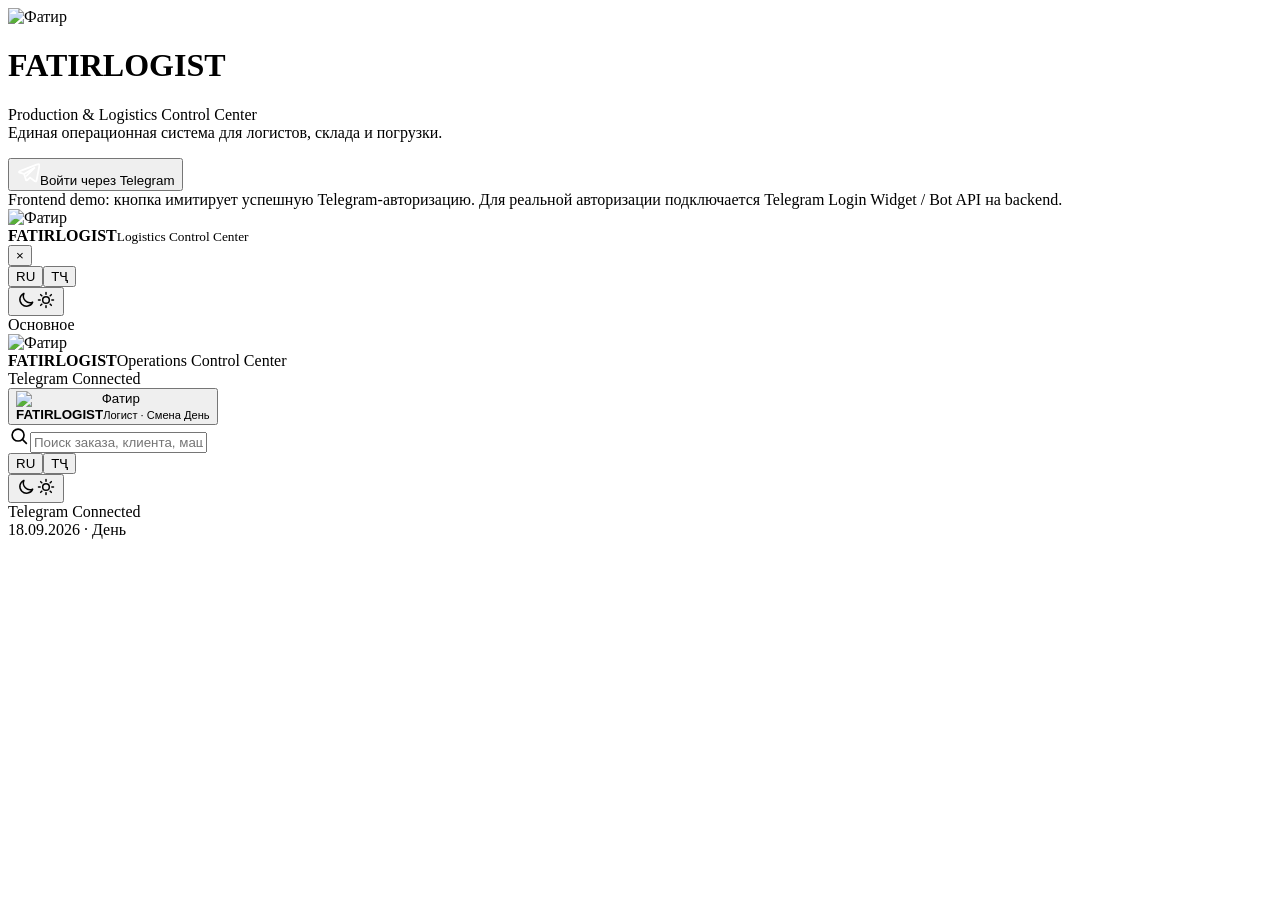
==== commit dfe37a19: "Replace main page with new image from ZIP (fatirlogist/index.html)" ====
--- a/index.html
+++ b/index.html
@@ -5,126 +5,41 @@
 <meta name="viewport" content="width=device-width,initial-scale=1,viewport-fit=cover">
 <meta name="theme-color" content="#2E3A2F">
 <title>FATIRLOGIST — Production & Logistics Control Center</title>
-<style>
-:root{
-  --dark:#2E3A2F;--dark2:#1f2921;--green:#6B7F5B;--bg:#F8F6EE;--paper:#fffdf7;
-  --glass:rgba(255,255,255,.70);--glass2:rgba(255,255,255,.52);--line:rgba(46,58,47,.11);
-  --muted:#7d857c;--shadow:0 24px 70px rgba(46,58,47,.12),0 4px 18px rgba(46,58,47,.06);
-  --shadow2:0 16px 38px rgba(46,58,47,.12), inset 0 1px 0 rgba(255,255,255,.84);
-  --r:26px;--ok:#5e815f;--warn:#a47b3e;--danger:#a96060;--info:#65788d;--purple:#7a6fb3;
-}
-*{box-sizing:border-box}html,body{margin:0;min-height:100%;font-family:Inter,ui-sans-serif,system-ui,-apple-system,BlinkMacSystemFont,"Segoe UI",sans-serif;background:
-radial-gradient(circle at 12% -8%,rgba(107,127,91,.18),transparent 30%),
-radial-gradient(circle at 95% 18%,rgba(255,255,255,.9),transparent 28%),
-linear-gradient(180deg,#fbfaf4 0%,#f5f1e6 100%);color:var(--dark)}
-button,input,select,textarea{font:inherit}button{cursor:pointer}a{text-decoration:none;color:inherit}
-::-webkit-scrollbar{width:9px;height:9px}::-webkit-scrollbar-thumb{background:rgba(46,58,47,.16);border-radius:99px}
-.app{min-height:100vh;display:flex}.desktop-sidebar{position:fixed;z-index:50;left:16px;top:16px;bottom:16px;width:78px;padding:12px 10px;border:1px solid rgba(255,255,255,.84);border-radius:28px;background:rgba(255,255,255,.57);backdrop-filter:blur(26px);box-shadow:var(--shadow);overflow:hidden;transition:.28s ease}.desktop-sidebar:hover{width:270px}.side-brand{height:58px;display:flex;align-items:center;gap:11px;padding:0 9px;border-bottom:1px solid rgba(46,58,47,.07);margin-bottom:12px}.round-logo{width:42px;height:42px;border-radius:50%;display:grid;place-items:center;background:linear-gradient(145deg,#2E3A2F,#53664c);color:white;font-weight:800;font-size:12px;box-shadow:0 8px 20px rgba(46,58,47,.2);flex:0 0 auto}.brand-text{white-space:nowrap;opacity:0;transition:.2s}.desktop-sidebar:hover .brand-text{opacity:1}.brand-text b{display:block;font-size:14px;letter-spacing:-.02em}.brand-text span{display:block;margin-top:2px;font-size:10px;color:var(--muted)}
-.nav-section{padding:13px 10px 5px;font-size:9px;text-transform:uppercase;letter-spacing:.15em;color:#9ba09a;white-space:nowrap;opacity:0}.desktop-sidebar:hover .nav-section{opacity:1}.side-nav{display:flex;flex-direction:column;gap:5px}.side-nav button{height:42px;border:0;background:transparent;color:#5e675f;border-radius:14px;display:flex;align-items:center;gap:12px;padding:0 11px;text-align:left;white-space:nowrap}.side-nav button:hover{background:rgba(107,127,91,.09);color:var(--dark)}.side-nav button.active{background:var(--dark);color:#fff;box-shadow:0 10px 26px rgba(46,58,47,.17)}.icon{width:26px;height:26px;display:grid;place-items:center;flex:0 0 26px}.side-nav span{opacity:0;transition:.2s;font-size:11px;font-weight:650}.desktop-sidebar:hover .side-nav span{opacity:1}.side-footer{position:absolute;left:10px;right:10px;bottom:12px}.system-pill{height:40px;border:1px solid var(--line);background:rgba(255,255,255,.45);border-radius:13px;display:flex;align-items:center;gap:9px;padding:0 10px;font-size:10px;white-space:nowrap}.system-dot{width:7px;height:7px;background:#5f885f;border-radius:50%;box-shadow:0 0 0 4px rgba(95,136,95,.10)}.system-pill span:last-child{opacity:0}.desktop-sidebar:hover .system-pill span:last-child{opacity:1}
-.main{width:100%;padding:18px 22px 34px 116px}.shell{max-width:1640px;margin:auto}.topbar{height:70px;display:flex;align-items:center;justify-content:space-between;gap:14px;margin-bottom:7px}.top-left{display:flex;align-items:center;gap:10px;min-width:0}.profile-trigger{display:flex;align-items:center;gap:10px;border:1px solid rgba(255,255,255,.84);background:rgba(255,255,255,.65);backdrop-filter:blur(24px);border-radius:18px;padding:6px 11px 6px 7px;box-shadow:var(--shadow2)}.profile-trigger .round-logo{width:38px;height:38px;font-size:11px}.profile-meta b{display:block;font-size:12px}.profile-meta small{display:block;margin-top:2px;font-size:9px;color:var(--muted)}.searchbar{min-width:250px;max-width:440px;flex:1;display:flex;align-items:center;gap:9px;border:1px solid rgba(255,255,255,.9);background:rgba(255,255,255,.60);backdrop-filter:blur(18px);height:44px;border-radius:16px;padding:0 13px;box-shadow:var(--shadow2)}.searchbar input{width:100%;border:0;outline:0;background:transparent;font-size:12px;color:var(--dark)}.top-right{display:flex;align-items:center;gap:8px}.top-pill{height:39px;border:1px solid var(--line);background:rgba(255,255,255,.54);backdrop-filter:blur(18px);border-radius:14px;display:flex;align-items:center;gap:8px;padding:0 11px;font-size:10px;white-space:nowrap}.green-dot{width:8px;height:8px;border-radius:50%;background:#5f885f;box-shadow:0 0 0 4px rgba(95,136,95,.10)}.icon-btn{width:44px;height:44px;border-radius:14px;border:1px solid var(--line);background:rgba(255,255,255,.58);display:grid;place-items:center;color:var(--dark);box-shadow:var(--shadow2)}
-.page{display:none}.page.active{display:block}.hero-row{display:flex;align-items:flex-end;justify-content:space-between;gap:16px;margin:6px 2px 18px}.hero h1{margin:0;font-size:34px;letter-spacing:-.055em}.hero p{margin:7px 0 0;color:var(--muted);font-size:12px}.hero-actions{display:flex;gap:8px;flex-wrap:wrap}.btn{border:1px solid var(--line);background:rgba(255,255,255,.68);color:var(--dark);border-radius:14px;padding:10px 13px;font-size:11px;font-weight:720;box-shadow:var(--shadow2);transition:.18s}.btn:hover{transform:translateY(-1px)}.btn.primary{background:var(--dark);border-color:var(--dark);color:white;box-shadow:0 12px 25px rgba(46,58,47,.18)}.btn.ghost{background:rgba(255,255,255,.36);box-shadow:none}.btn.danger{color:#915252}.btn.mini{padding:7px 9px;font-size:9px;border-radius:10px}
-.glass{background:var(--glass);border:1px solid rgba(255,255,255,.82);backdrop-filter:blur(24px);box-shadow:var(--shadow2);border-radius:var(--r)}
-.metrics{display:grid;grid-template-columns:repeat(4,1fr);gap:13px;margin-bottom:14px}.metric{padding:17px;min-height:132px;position:relative;overflow:hidden}.metric:after{content:"";position:absolute;right:-30px;bottom:-35px;width:120px;height:120px;border-radius:50%;background:radial-gradient(circle,rgba(107,127,91,.16),transparent 65%)}.metric .label{font-size:10px;color:var(--muted)}.metric .num{margin-top:14px;font-size:30px;font-weight:800;letter-spacing:-.05em}.metric .sub{margin-top:5px;font-size:9px;color:var(--muted)}.metric .spark{position:absolute;right:15px;top:16px;font-size:9px;color:var(--green);font-weight:700}
-.section-card{padding:17px}.section-head{display:flex;align-items:center;justify-content:space-between;gap:10px;margin-bottom:13px}.section-head h3{margin:0;font-size:15px;letter-spacing:-.025em}.section-head small{font-size:10px;color:var(--muted)}
-.factory-stock{margin-bottom:14px}.factory-grid{display:grid;grid-template-columns:1.1fr repeat(5,.78fr);gap:8px;align-items:stretch}.factory-cell{padding:11px;border-radius:15px;background:rgba(255,255,255,.52);border:1px solid var(--line);min-height:68px;display:flex;flex-direction:column;justify-content:flex-start;gap:2px}.factory-cell.head{background:rgba(46,58,47,.045);font-size:9px;text-transform:uppercase;letter-spacing:.07em;color:#828a82}.factory-cell b{font-size:12px;line-height:1.3;white-space:nowrap;overflow:hidden;text-overflow:ellipsis}.factory-cell small{display:block;margin-top:auto;padding-top:4px;color:var(--muted);font-size:9px}.stock-progress{height:5px;background:#e5e8e1;border-radius:99px;overflow:hidden;margin-top:7px}.stock-progress i{height:100%;display:block;background:var(--green);border-radius:inherit}.factory-cell .stock-progress{margin-top:auto}
-.bento{display:grid;grid-template-columns:1.12fr .88fr;gap:14px}.chart-dark{background:linear-gradient(145deg,#213023,#354931);color:white;border-radius:24px;padding:18px;min-height:265px;box-shadow:0 24px 70px rgba(29,47,32,.18),inset 0 1px rgba(255,255,255,.08)}.chart-dark .muted{color:rgba(255,255,255,.62)}.chart-title{display:flex;justify-content:space-between;align-items:center;margin-bottom:10px}.chart-title b{font-size:13px}.chart-title span{font-size:9px;color:rgba(255,255,255,.62)}svg.chart{width:100%;height:205px;display:block}.chart-grid{stroke:rgba(255,255,255,.09);stroke-width:1}.chart-line{fill:none;stroke:#c6d4bb;stroke-width:3;stroke-linecap:round;stroke-linejoin:round}.chart-area{fill:url(#areaFill)}.chart-points{fill:#d9e7cf}.chart-label{fill:rgba(255,255,255,.62);font-size:9px}.mini-grid{display:grid;grid-template-columns:repeat(2,1fr);gap:10px}.mini-stat{padding:14px;min-height:120px}.mini-stat .label{font-size:9px;color:var(--muted)}.mini-stat .num{font-size:22px;font-weight:790;margin-top:10px}.mini-stat .note{font-size:9px;color:var(--muted);margin-top:5px}.bar-cluster{display:flex;align-items:flex-end;gap:5px;height:46px;margin-top:12px}.bar-cluster i{display:block;width:9px;border-radius:5px 5px 2px 2px;background:var(--green);opacity:.88}.donut-wrap{display:flex;align-items:center;gap:14px}.donut{width:126px;height:126px;border-radius:50%;background:conic-gradient(var(--green) 0 48%,#b7c1ae 48% 70%,#ddd6b7 70% 86%,#d9dfd5 86% 100%);position:relative;display:grid;place-items:center}.donut:after{content:"";position:absolute;width:70px;height:70px;border-radius:50%;background:rgba(255,255,255,.92);box-shadow:inset 0 1px 4px rgba(46,58,47,.06)}.donut strong{position:relative;z-index:2;font-size:20px}.legend{display:flex;flex-direction:column;gap:9px}.legend div{display:flex;justify-content:space-between;gap:18px;font-size:10px}.legend span{color:var(--muted)}
-.operations{display:grid;grid-template-columns:1.05fr .95fr;gap:14px;margin-top:14px}.list{display:flex;flex-direction:column;gap:8px}.list-row{padding:11px;border-radius:15px;border:1px solid var(--line);background:rgba(255,255,255,.50);display:flex;align-items:center;gap:10px}.list-row .avatar-mini{width:42px;height:42px;border-radius:14px;background:#e5ebdf;display:grid;place-items:center;font-weight:780;font-size:11px}.list-row .body{flex:1;min-width:0}.list-row .body b{font-size:11px;display:block}.list-row .body small{font-size:9px;color:var(--muted);display:block;margin-top:3px;white-space:nowrap;overflow:hidden;text-overflow:ellipsis}.badge{font-size:8px;font-weight:780;padding:6px 8px;border-radius:9px;background:#e7eee6;color:#557158;white-space:nowrap}.badge.warn{background:#f1eadc;color:#8a6a33}.badge.danger{background:#f2e3e3;color:#975858}.badge.info{background:#e6ebef;color:#647688}.badge.dark{background:var(--dark);color:#fff}.queue-card{padding:14px}.queue-row{display:grid;grid-template-columns:65px 1fr auto;gap:10px;align-items:center;padding:9px;border:1px solid var(--line);border-radius:14px;background:rgba(255,255,255,.48);margin-bottom:7px}.queue-time{font-size:12px;font-weight:760}.queue-row b{font-size:10px}.queue-row small{display:block;font-size:9px;color:var(--muted);margin-top:3px}.arrow-btn{width:34px;height:34px;border:1px solid var(--line);background:rgba(255,255,255,.62);border-radius:12px;display:grid;place-items:center}
-.page-grid{display:grid;grid-template-columns:1fr;gap:14px}.toolbar{display:flex;gap:8px;align-items:center;flex-wrap:wrap;margin-bottom:12px}.search{flex:1;min-width:180px}.search input{width:100%;height:42px;border:1px solid var(--line);border-radius:14px;background:rgba(255,255,255,.60);outline:none;padding:0 13px;font-size:11px}.chips{display:flex;gap:6px;flex-wrap:wrap}.chip{padding:8px 10px;border:1px solid var(--line);border-radius:11px;background:rgba(255,255,255,.48);font-size:9px;cursor:pointer}.chip.active{background:var(--dark);color:#fff}.table-wrap{overflow:auto}.data-table{width:100%;border-collapse:separate;border-spacing:0 7px;min-width:920px;font-size:10px}.data-table th{text-align:left;padding:0 9px 4px;color:#8a918a;font-size:8px;text-transform:uppercase;letter-spacing:.08em}.data-table td{padding:11px 9px;background:rgba(255,255,255,.50);border-top:1px solid var(--line);border-bottom:1px solid var(--line);height:49px}.data-table td:first-child{border-left:1px solid var(--line);border-radius:13px 0 0 13px;font-weight:760}.data-table td:last-child{border-right:1px solid var(--line);border-radius:0 13px 13px 0}.clickable-row{cursor:pointer}.clickable-row:hover td{background:rgba(107,127,91,.07)}.muted{color:var(--muted)}
-.cards-grid{display:grid;grid-template-columns:repeat(4,1fr);gap:11px}.product-card{padding:15px;min-height:175px;cursor:pointer;position:relative;overflow:hidden}.product-card:hover{transform:translateY(-2px)}.product-card .iconbox{width:48px;height:48px;border-radius:16px;background:#e8eee3;display:grid;place-items:center}.product-card h4{margin:12px 0 4px;font-size:12px}.product-card p{margin:0;color:var(--muted);font-size:9px}.product-card .qty{font-size:24px;font-weight:800;margin-top:16px;letter-spacing:-.04em}.product-card .foot{display:flex;justify-content:space-between;margin-top:6px;font-size:8px;color:var(--muted)}
-.board{display:grid;grid-template-columns:repeat(6,minmax(205px,1fr));gap:9px;overflow:auto;padding-bottom:3px}.board-col{min-height:470px;padding:9px;background:rgba(255,255,255,.34);border:1px solid var(--line);border-radius:18px}.board-head{display:flex;justify-content:space-between;font-size:9px;font-weight:800;padding:3px 4px 8px}.board-head span{color:var(--muted)}.board-card{padding:10px;border-radius:14px;border:1px solid rgba(255,255,255,.9);background:rgba(255,255,255,.69);box-shadow:0 9px 22px rgba(46,58,47,.05);margin-bottom:7px;cursor:grab}.board-card b{font-size:10px}.board-card small{font-size:8px;color:var(--muted);display:block;line-height:1.5;margin-top:4px}.dragging{opacity:.45}
-.two-col{display:grid;grid-template-columns:1.1fr .9fr;gap:14px}.detail-head{display:flex;justify-content:space-between;gap:12px;align-items:flex-start}.detail-grid{display:grid;grid-template-columns:repeat(4,1fr);gap:8px;margin-top:13px}.detail-cell{padding:11px;border:1px solid var(--line);background:rgba(255,255,255,.48);border-radius:14px}.detail-cell small{display:block;font-size:8px;color:var(--muted);text-transform:uppercase;letter-spacing:.06em}.detail-cell b{display:block;font-size:11px;margin-top:4px}.timeline{position:relative;padding-left:22px}.timeline:before{content:"";position:absolute;left:7px;top:7px;bottom:7px;width:1px;background:#d8ddd6}.event{position:relative;padding-bottom:15px}.event:before{content:"";position:absolute;left:-20px;top:2px;width:8px;height:8px;border-radius:50%;background:var(--green);box-shadow:0 0 0 4px #e6ece4}.event b{font-size:10px}.event small{display:block;font-size:8px;color:var(--muted);margin-top:3px}
-.progress-track{height:9px;background:#e4e8e2;border-radius:99px;overflow:hidden}.progress-track i{display:block;height:100%;background:linear-gradient(90deg,var(--green),#80936c);border-radius:inherit}.extra-charts{display:grid;grid-template-columns:1fr 1fr 1fr;gap:14px;margin-top:14px}.chart-card{padding:16px;min-height:245px}.chart-card h4{margin:0;font-size:12px}.chart-card small{display:block;color:var(--muted);font-size:9px;margin-top:3px}.bars{display:flex;align-items:flex-end;gap:7px;height:150px;padding:10px 3px 16px;border-bottom:1px solid var(--line)}.bars i{width:16px;background:var(--green);border-radius:6px 6px 2px 2px;display:block}.metric-row{display:grid;grid-template-columns:150px 1fr 70px;gap:10px;align-items:center;margin:11px 0}.metric-row span,.metric-row small{font-size:9px}.metric-row small{text-align:right;color:var(--muted)}
-.form-grid{display:grid;grid-template-columns:repeat(2,1fr);gap:10px}.field{display:flex;flex-direction:column;gap:5px}.field.full{grid-column:1/-1}.field label{font-size:9px;color:#858d85}.field input,.field select,.field textarea{width:100%;min-height:42px;border:1px solid var(--line);background:rgba(255,255,255,.65);border-radius:13px;padding:10px 11px;outline:none;color:var(--dark)}.field textarea{min-height:90px;resize:vertical}.modal-bg{position:fixed;inset:0;z-index:100;background:rgba(20,27,21,.32);backdrop-filter:blur(7px);display:none;align-items:center;justify-content:center;padding:18px}.modal-bg.open{display:flex}.modal{width:min(860px,100%);max-height:92vh;overflow:auto;background:rgba(249,247,238,.94);border:1px solid rgba(255,255,255,.9);border-radius:27px;box-shadow:0 35px 110px rgba(19,27,20,.28);padding:20px}.modal-head{display:flex;justify-content:space-between;align-items:flex-start;gap:10px;margin-bottom:15px}.modal-head h2{margin:0;font-size:19px;letter-spacing:-.035em}.modal-sub{margin-top:4px;font-size:9px;color:var(--muted)}.close{width:37px;height:37px;border-radius:12px;border:1px solid var(--line);background:rgba(255,255,255,.65);display:grid;place-items:center;font-size:18px}.modal-actions{display:flex;justify-content:flex-end;gap:8px;margin-top:17px;flex-wrap:wrap}.choice-row{display:grid;grid-template-columns:1fr 1fr 1fr;gap:9px}.choice{padding:12px;border:1px solid var(--line);background:rgba(255,255,255,.55);border-radius:14px}.choice b{font-size:10px}.choice small{display:block;margin-top:3px;color:var(--muted);font-size:8px}.order-math{display:grid;grid-template-columns:repeat(3,1fr);gap:9px;margin-top:11px}.math{padding:11px;border-radius:14px;background:#edf1e8;border:1px solid #e0e7da}.math small{font-size:8px;color:var(--muted)}.math b{display:block;font-size:18px;margin-top:4px}.login-bg{position:fixed;inset:0;z-index:200;background:linear-gradient(145deg,rgba(25,35,28,.84),rgba(46,58,47,.94));display:flex;align-items:center;justify-content:center;padding:20px}.login-card{width:min(470px,100%);padding:28px;border-radius:30px;background:rgba(255,255,255,.93);box-shadow:0 40px 120px rgba(0,0,0,.28)}.login-logo{width:82px;height:82px;border-radius:50%;display:grid;place-items:center;background:var(--dark);color:#fff;font-weight:900;font-size:21px;margin:0 auto 18px;box-shadow:0 18px 38px rgba(46,58,47,.22)}.login-card h1{margin:0;text-align:center;font-size:29px;letter-spacing:-.05em}.login-card p{text-align:center;color:var(--muted);font-size:11px;line-height:1.6}.telegram-login{width:100%;height:52px;border:0;border-radius:17px;background:var(--dark);color:white;font-weight:790;display:flex;align-items:center;justify-content:center;gap:10px;box-shadow:0 15px 35px rgba(46,58,47,.24);margin-top:18px}.demo-note{margin-top:12px;padding:10px 12px;border:1px solid var(--line);border-radius:13px;background:rgba(107,127,91,.07);font-size:8px;color:var(--muted);line-height:1.55}.drawer-bg{position:fixed;inset:0;z-index:90;background:rgba(20,27,21,.24);backdrop-filter:blur(4px);display:none}.drawer-bg.open{display:block}.mobile-drawer{position:absolute;left:12px;top:12px;bottom:12px;width:min(310px,calc(100% - 24px));background:rgba(248,247,240,.94);border:1px solid rgba(255,255,255,.9);border-radius:27px;box-shadow:0 35px 110px rgba(19,27,20,.28);padding:14px;overflow:auto}.drawer-head{display:flex;align-items:center;justify-content:space-between;margin-bottom:13px}.drawer-brand{display:flex;align-items:center;gap:9px}.drawer-brand b{font-size:14px}.drawer-brand small{display:block;color:var(--muted);font-size:9px;margin-top:2px}.drawer-nav{display:flex;flex-direction:column;gap:5px}.drawer-nav button{height:44px;border:0;background:transparent;border-radius:14px;display:flex;align-items:center;gap:11px;padding:0 10px;color:#5d665e;text-align:left}.drawer-nav button.active{background:var(--dark);color:#fff}.drawer-section{font-size:8px;text-transform:uppercase;letter-spacing:.15em;color:#989f98;padding:14px 9px 6px}
-.mobile-bottom{display:none}.toast{position:fixed;right:18px;bottom:18px;z-index:160;padding:12px 14px;border-radius:14px;background:var(--dark);color:#fff;font-size:10px;box-shadow:0 20px 40px rgba(46,58,47,.25);opacity:0;transform:translateY(12px);pointer-events:none;transition:.24s}.toast.show{opacity:1;transform:translateY(0)}
-@media (max-width:1200px){.metrics{grid-template-columns:repeat(2,1fr)}.factory-grid{grid-template-columns:1.1fr repeat(5,.78fr);overflow-x:auto}.cards-grid{grid-template-columns:repeat(3,1fr)}.bento,.operations,.two-col{grid-template-columns:1fr}.desktop-sidebar:hover{width:78px}.desktop-sidebar:hover .brand-text,.desktop-sidebar:hover .nav-section,.desktop-sidebar:hover .side-nav span,.desktop-sidebar:hover .system-pill span:last-child{opacity:0}.desktop-sidebar:hover .side-brand,.desktop-sidebar:hover .side-nav button{justify-content:flex-start}.desktop-sidebar{display:none}.main{padding-left:22px}.mobile-menu-trigger{display:grid!important}}
-@media (max-width:760px){body{padding-bottom:76px}.main{padding:10px 10px 24px}.topbar{height:60px;margin-bottom:6px;flex-wrap:nowrap}.profile-trigger{order:0}.profile-meta{display:none}.profile-trigger .round-logo{width:38px;height:38px}.searchbar{min-width:0;height:40px;flex:1}.top-right .top-pill,.top-right .icon-btn{display:none}.hero-row{display:block;margin:6px 1px 13px}.hero h1{font-size:25px}.hero p{font-size:10px}.hero-actions{margin-top:10px}.hero-actions .btn:not(.primary){display:none}.metrics{grid-template-columns:repeat(2,1fr);gap:8px}.metric{min-height:118px;padding:13px}.metric .num{font-size:25px}.factory-grid{grid-template-columns:125px repeat(3,105px) 105px 105px;min-width:660px}.factory-stock{overflow-x:auto}.section-card{padding:13px}.chart-dark{min-height:230px;padding:14px}.mini-grid{grid-template-columns:repeat(2,1fr)}svg.chart{height:170px}.cards-grid{grid-template-columns:repeat(2,1fr);gap:8px}.product-card{min-height:155px;padding:12px}.queue-row{grid-template-columns:55px 1fr auto}.detail-grid{grid-template-columns:repeat(2,1fr)}.form-grid{grid-template-columns:1fr}.field.full{grid-column:auto}.choice-row{grid-template-columns:1fr}.order-math{grid-template-columns:1fr}.mobile-bottom{position:fixed;z-index:70;display:grid;grid-template-columns:repeat(5,1fr);left:10px;right:10px;bottom:10px;height:62px;background:rgba(255,255,255,.80);backdrop-filter:blur(22px);border:1px solid rgba(255,255,255,.9);border-radius:21px;box-shadow:0 18px 50px rgba(46,58,47,.18);padding:5px}.mobile-bottom button{border:0;background:transparent;border-radius:16px;color:#7a817a;font-size:8px;display:flex;flex-direction:column;align-items:center;justify-content:center;gap:3px}.mobile-bottom button.active{background:var(--dark);color:#fff}.mobile-drawer{width:calc(100% - 20px);left:10px;top:10px;bottom:10px}.login-card{padding:22px}.login-card h1{font-size:25px}.top-left{min-width:0}.top-left .profile-trigger{flex:0 0 auto}.searchbar input{font-size:10px}.page-grid .glass{overflow:hidden}.extra-charts{grid-template-columns:1fr}.chart-card{min-height:215px}}
-@media (min-width:761px){.mobile-menu-trigger{display:none!important}}
-</style>
-
-<style>
-/* Light Mode variables */
-body.light-mode {
-    --primary-dark: #f0f2f0;
-    --secondary-green: #4a5d3d;
-    --bg-soft: #ffffff;
-    --border-light: #d1d5db;
-    --text-main: #1f2937;
-    background-color: #ffffff !important;
-    color: #1f2937 !important;
-}
-body.light-mode .glass {
-    background: rgba(255, 255, 255, 0.8) !important;
-    border: 1px solid #d1d5db !important;
-    color: #1f2937 !important;
-}
-body.light-mode .product-name-cell { color: #1f2937 !important; }
-
-/* Theme & Lang Toggles in Sidebar */
-.sidebar-controls {
-    display: flex;
-    flex-direction: column;
-    gap: 10px;
-    padding: 15px;
-    border-top: 1px solid rgba(46,58,47,.1);
-    margin-top: auto;
-}
-.control-btn {
-    display: flex;
-    align-items: center;
-    gap: 10px;
-    padding: 10px;
-    border-radius: 12px;
-    cursor: pointer;
-    background: rgba(255,255,255,.1);
-    color: inherit;
-    font-size: 12px;
-    border: 1px solid rgba(255,255,255,.1);
-    transition: 0.3s;
-}
-.control-btn:hover { background: rgba(255,255,255,.2); }
-.control-btn i { width: 18px; height: 18px; }
-</style>
+<link rel="stylesheet" href="css/styles.css">
+<link rel="stylesheet" href="css/themes.css">
+<script src="js/theme.js"></script>
 </head>
 <body>
 <div id="loginLayer" class="login-bg">
   <div class="login-card">
-    <div class="login-logo" style="overflow:hidden"><img src="[data-uri]" alt="Фатир" style="width:100%;height:100%;object-fit:cover;border-radius:inherit;display:block"></div>
+    <div class="login-logo" style="overflow:hidden"><img src="assets/logo.png" alt="Фатир" style="width:100%;height:100%;object-fit:cover;border-radius:inherit;display:block"></div>
     <h1>FATIRLOGIST</h1>
     <p>Production & Logistics Control Center<br>Единая операционная система для логистов, склада и погрузки.</p>
-    <button class="telegram-login" onclick="loginTelegram()"><span class="icon" style="color:white"><svg viewBox="0 0 24 24" width="24" height="24" fill="none" stroke="currentColor" stroke-width="1.8"><path d="M21.2 3.4 3.9 10.1c-1.2.5-1.1 1.2-.2 1.5l4.4 1.4 1.7 5.3c.2.6.1.9.7 1 .5.1.8-.1 1.1-.4l2.4-2.3 4.9 3.6c.9.5 1.5.2 1.7-.8l2.8-14.8c.3-1.2-.5-1.7-1.2-1.2Z"/><path d="m8.1 13 10.8-6.6-8.9 8.9"/></svg></span>Ворид шудан через Telegram</button>
+    <button class="telegram-login" onclick="loginTelegram()"><span class="icon" style="color:white"><svg viewBox="0 0 24 24" width="24" height="24" fill="none" stroke="currentColor" stroke-width="1.8"><path d="M21.2 3.4 3.9 10.1c-1.2.5-1.1 1.2-.2 1.5l4.4 1.4 1.7 5.3c.2.6.1.9.7 1 .5.1.8-.1 1.1-.4l2.4-2.3 4.9 3.6c.9.5 1.5.2 1.7-.8l2.8-14.8c.3-1.2-.5-1.7-1.2-1.2Z"/><path d="m8.1 13 10.8-6.6-8.9 8.9"/></svg></span>Войти через Telegram</button>
     <div class="demo-note">Frontend demo: кнопка имитирует успешную Telegram-авторизацию. Для реальной авторизации подключается Telegram Login Widget / Bot API на backend.</div>
   </div>
 </div>
 
 <div id="drawerBg" class="drawer-bg" onclick="closeDrawer(event)">
   <aside class="mobile-drawer" onclick="event.stopPropagation()">
-    <div class="drawer-head"><div class="drawer-brand"><div class="round-logo" style="overflow:hidden"><img src="[data-uri]" alt="Фатир" style="width:100%;height:100%;object-fit:cover;border-radius:inherit;display:block"></div><div><b>FATIRLOGIST</b><small>Logistics Control Center</small></div></div><button class="close" onclick="closeDrawer()">×</button></div>
-    <div class="drawer-section">Основное</div><nav id="drawerNav" class="drawer-nav">
-    <div class="sidebar-controls">
-        <div class="control-btn" onclick="toggleTheme()">
-            <i data-lucide="sun"></i> <span id="theme-text">Режими рӯшан</span>
-        </div>
-        <div class="control-btn" onclick="toggleLanguage()">
-            <i data-lucide="languages"></i> <span id="lang-text">Тоҷикӣ</span>
-        </div>
-    </div>
-    </nav>
+    <div class="drawer-head"><div class="drawer-brand"><div class="round-logo" style="overflow:hidden"><img src="assets/logo.png" alt="Фатир" style="width:100%;height:100%;object-fit:cover;border-radius:inherit;display:block"></div><div><b>FATIRLOGIST</b><small>Logistics Control Center</small></div></div><button class="close" onclick="closeDrawer()">×</button></div>
+    <div class="drawer-tools"><div class="lang-switch" role="group" aria-label="Язык"><button data-lang="ru" onclick="setLang('ru')">RU</button><button data-lang="tg" onclick="setLang('tg')">ТҶ</button></div><button class="icon-btn theme-btn" onclick="toggleTheme()" title="Светлая / тёмная тема" aria-label="Theme"><svg class="i-moon" viewBox="0 0 24 24" width="20" height="20" fill="none" stroke="currentColor" stroke-width="1.8" stroke-linecap="round" stroke-linejoin="round"><path d="M20 14.5A8 8 0 0 1 9.5 4a8 8 0 1 0 10.5 10.5Z"/></svg><svg class="i-sun" viewBox="0 0 24 24" width="20" height="20" fill="none" stroke="currentColor" stroke-width="1.8" stroke-linecap="round"><circle cx="12" cy="12" r="4"/><path d="M12 3v2M12 19v2M3 12h2M19 12h2M5.6 5.6 7 7M17 17l1.4 1.4M5.6 18.4 7 17M17 7l1.4-1.4"/></svg></button></div><div class="drawer-section">Основное</div><nav id="drawerNav" class="drawer-nav"></nav>
   </aside>
 </div>
 
 <div class="app">
   <aside class="desktop-sidebar">
-    <div class="side-brand"><div class="round-logo" style="overflow:hidden"><img src="[data-uri]" alt="Фатир" style="width:100%;height:100%;object-fit:cover;border-radius:inherit;display:block"></div><div class="brand-text"><b>FATIRLOGIST</b><span>Operations Control Center</span></div></div>
+    <div class="side-brand"><div class="round-logo" style="overflow:hidden"><img src="assets/logo.png" alt="Фатир" style="width:100%;height:100%;object-fit:cover;border-radius:inherit;display:block"></div><div class="brand-text"><b>FATIRLOGIST</b><span>Operations Control Center</span></div></div>
     <div id="sideNav"></div>
     <div class="side-footer"><div class="system-pill"><span class="system-dot"></span><span>Telegram Connected</span></div></div>
   </aside>
   <main class="main"><div class="shell">
     <header class="topbar">
       <div class="top-left">
-        <button class="profile-trigger" onclick="openDrawer()"><div class="round-logo" style="overflow:hidden"><img src="[data-uri]" alt="Фатир" style="width:100%;height:100%;object-fit:cover;border-radius:inherit;display:block"></div><div class="profile-meta"><b>FATIRLOGIST</b><small>Логист · Смена День</small></div></button>
+        <button class="profile-trigger" onclick="openDrawer()"><div class="round-logo" style="overflow:hidden"><img src="assets/logo.png" alt="Фатир" style="width:100%;height:100%;object-fit:cover;border-radius:inherit;display:block"></div><div class="profile-meta"><b>FATIRLOGIST</b><small>Логист · Смена День</small></div></button>
         <div class="searchbar"><span class="icon"><svg viewBox="0 0 24 24" width="22" height="22" fill="none" stroke="currentColor" stroke-width="1.8"><circle cx="11" cy="11" r="6.5"/><path d="m16 16 4.5 4.5"/></svg></span><input id="globalSearch" placeholder="Поиск заказа, клиента, машины..." oninput="globalSearch(this.value)"></div>
       </div>
-      <div class="top-right"><div class="top-pill"><span class="green-dot"></span>Telegram Connected</div><div class="top-pill">18.09.2026 · День</div></div>
+      <div class="top-right"><div class="lang-switch" role="group" aria-label="Язык"><button data-lang="ru" onclick="setLang('ru')">RU</button><button data-lang="tg" onclick="setLang('tg')">ТҶ</button></div><button class="icon-btn theme-btn" onclick="toggleTheme()" title="Светлая / тёмная тема" aria-label="Theme"><svg class="i-moon" viewBox="0 0 24 24" width="20" height="20" fill="none" stroke="currentColor" stroke-width="1.8" stroke-linecap="round" stroke-linejoin="round"><path d="M20 14.5A8 8 0 0 1 9.5 4a8 8 0 1 0 10.5 10.5Z"/></svg><svg class="i-sun" viewBox="0 0 24 24" width="20" height="20" fill="none" stroke="currentColor" stroke-width="1.8" stroke-linecap="round"><circle cx="12" cy="12" r="4"/><path d="M12 3v2M12 19v2M3 12h2M19 12h2M5.6 5.6 7 7M17 17l1.4 1.4M5.6 18.4 7 17M17 7l1.4-1.4"/></svg></button><div class="top-pill"><span class="green-dot"></span>Telegram Connected</div><div class="top-pill">18.09.2026 · День</div></div>
     </header>
 
     <section id="dashboard" class="page active"></section>
@@ -149,266 +64,16 @@
   </div></main>
 </div>
 
-<nav id="mobileBottom" class="mobile-bottom">
-    <div class="sidebar-controls">
-        <div class="control-btn" onclick="toggleTheme()">
-            <i data-lucide="sun"></i> <span id="theme-text">Режими рӯшан</span>
-        </div>
-        <div class="control-btn" onclick="toggleLanguage()">
-            <i data-lucide="languages"></i> <span id="lang-text">Тоҷикӣ</span>
-        </div>
-    </div>
-    </nav>
+<nav id="mobileBottom" class="mobile-bottom"></nav>
 <div id="modal" class="modal-bg" onclick="if(event.target===this)closeModal()"><div id="modalContent" class="modal"></div></div>
 <div id="toast" class="toast"></div>
 
-<script>
-/* FATIRLOGIST single-file demo. Iconography uses open-source icon styles available through IconBuddy. */
-const stateKey='fatirlogist_state_v3';
-const defaults={
- user:{name:'Махмудали',role:'Логист',telegram:'@mahmudali'},
- products:[{"id": 1, "name": "Высший сорт 1 50кг", "unit": "мешок", "packKg": 50, "sku": "F-ВС-50-1", "plan": 510, "production": 350, "factories": {"Альянс": 220, "Агро": 250, "Гулистан": 40}, "reserved": 90, "grade": "в/с"}, {"id": 2, "name": "Высший сорт 50кг", "unit": "мешок", "packKg": 50, "sku": "F-ВС-50-2", "plan": 330, "production": 190, "factories": {"Альянс": 130, "Агро": 160, "Гулистан": 40}, "reserved": 220, "grade": "в/с"}, {"id": 3, "name": "Фатир Проф (синий) 50кг", "unit": "мешок", "packKg": 50, "sku": "F-1-50-3", "plan": 340, "production": 470, "factories": {"Альянс": 110, "Агро": 70, "Гулистан": 160}, "reserved": 110, "grade": "1"}, {"id": 4, "name": "Фатир (зард) 50кг", "unit": "мешок", "packKg": 50, "sku": "F-1-50-4", "plan": 400, "production": 410, "factories": {"Альянс": 170, "Агро": 70, "Гулистан": 160}, "reserved": 70, "grade": "1"}, {"id": 5, "name": "Фатир (сурх) 50кг", "unit": "мешок", "packKg": 50, "sku": "F-1-50-5", "plan": 290, "production": 180, "factories": {"Альянс": 130, "Агро": 120, "Гулистан": 40}, "reserved": 230, "grade": "1"}, {"id": 6, "name": "Ачоиб Проф 50кг", "unit": "мешок", "packKg": 50, "sku": "F-1-50-6", "plan": 380, "production": 510, "factories": {"Альянс": 220, "Агро": 60, "Гулистан": 100}, "reserved": 230, "grade": "1"}, {"id": 7, "name": "Ачоиб (сурх) 50кг", "unit": "мешок", "packKg": 50, "sku": "F-1-50-7", "plan": 580, "production": 170, "factories": {"Альянс": 370, "Агро": 90, "Гулистан": 120}, "reserved": 220, "grade": "1"}, {"id": 8, "name": "Ачоиб зард О/С 50кг", "unit": "мешок", "packKg": 50, "sku": "F-ОС-50-8", "plan": 470, "production": 410, "factories": {"Альянс": 270, "Агро": 80, "Гулистан": 120}, "reserved": 90, "grade": "о/с"}, {"id": 9, "name": "Ачоиб 2-сорт 45кг", "unit": "мешок", "packKg": 45, "sku": "F-2-45-9", "plan": 450, "production": 500, "factories": {"Альянс": 130, "Агро": 230, "Гулистан": 90}, "reserved": 100, "grade": "2"}, {"id": 10, "name": "Босифат А 50кг", "unit": "мешок", "packKg": 50, "sku": "F-1-50-10", "plan": 380, "production": 380, "factories": {"Альянс": 270, "Агро": 70, "Гулистан": 40}, "reserved": 80, "grade": "1"}, {"id": 11, "name": "Босифат Б 50кг", "unit": "мешок", "packKg": 50, "sku": "F-1-50-11", "plan": 630, "production": 540, "factories": {"Альянс": 250, "Агро": 220, "Гулистан": 160}, "reserved": 110, "grade": "1"}, {"id": 12, "name": "Босифат В 50кг", "unit": "мешок", "packKg": 50, "sku": "F-1-50-12", "plan": 610, "production": 350, "factories": {"Альянс": 280, "Агро": 190, "Гулистан": 140}, "reserved": 190, "grade": "1"}, {"id": 13, "name": "Босифат Г 50кг", "unit": "мешок", "packKg": 50, "sku": "F-ОС-50-13", "plan": 550, "production": 340, "factories": {"Альянс": 350, "Агро": 100, "Гулистан": 100}, "reserved": 120, "grade": "о/с"}, {"id": 14, "name": "Босифат Д 50кг", "unit": "мешок", "packKg": 50, "sku": "F-ОС-50-14", "plan": 580, "production": 200, "factories": {"Альянс": 190, "Агро": 210, "Гулистан": 180}, "reserved": 230, "grade": "о/с"}, {"id": 15, "name": "Босифат Е 50кг", "unit": "мешок", "packKg": 50, "sku": "F-ОС-50-15", "plan": 480, "production": 360, "factories": {"Альянс": 190, "Агро": 240, "Гулистан": 50}, "reserved": 190, "grade": "о/с"}, {"id": 16, "name": "Дастони Модар А 50кг", "unit": "мешок", "packKg": 50, "sku": "F-1-50-16", "plan": 460, "production": 220, "factories": {"Альянс": 230, "Агро": 100, "Гулистан": 130}, "reserved": 210, "grade": "1"}, {"id": 17, "name": "Дастони Модар Б 50кг", "unit": "мешок", "packKg": 50, "sku": "F-1-50-17", "plan": 340, "production": 240, "factories": {"Альянс": 230, "Агро": 60, "Гулистан": 50}, "reserved": 200, "grade": "1"}, {"id": 18, "name": "Дастони Модар В 50кг", "unit": "мешок", "packKg": 50, "sku": "F-1-50-18", "plan": 630, "production": 500, "factories": {"Альянс": 350, "Агро": 150, "Гулистан": 130}, "reserved": 230, "grade": "1"}, {"id": 19, "name": "Дастони Модар В (хлеб) 50кг", "unit": "мешок", "packKg": 50, "sku": "F-ST-50-19", "plan": 660, "production": 590, "factories": {"Альянс": 290, "Агро": 200, "Гулистан": 170}, "reserved": 160, "grade": ""}, {"id": 20, "name": "Дастони Модар Г 50кг", "unit": "мешок", "packKg": 50, "sku": "F-ОС-50-20", "plan": 710, "production": 190, "factories": {"Альянс": 400, "Агро": 130, "Гулистан": 180}, "reserved": 70, "grade": "о/с"}, {"id": 21, "name": "Дастони Модар Д 50кг", "unit": "мешок", "packKg": 50, "sku": "F-ОС-50-21", "plan": 420, "production": 590, "factories": {"Альянс": 110, "Агро": 140, "Гулистан": 170}, "reserved": 70, "grade": "о/с"}, {"id": 22, "name": "Дастони Модар Е 50кг", "unit": "мешок", "packKg": 50, "sku": "F-ОС-50-22", "plan": 570, "production": 330, "factories": {"Альянс": 380, "Агро": 160, "Гулистан": 30}, "reserved": 170, "grade": "о/с"}, {"id": 23, "name": "Фатир 2-сорт 50кг", "unit": "мешок", "packKg": 50, "sku": "F-2-50-23", "plan": 450, "production": 440, "factories": {"Альянс": 150, "Агро": 240, "Гулистан": 60}, "reserved": 160, "grade": "2"}, {"id": 24, "name": "Фатир 2-сорт 45кг", "unit": "мешок", "packKg": 45, "sku": "F-2-45-24", "plan": 370, "production": 460, "factories": {"Альянс": 160, "Агро": 140, "Гулистан": 70}, "reserved": 60, "grade": "2"}, {"id": 25, "name": "Хлебный край 50кг", "unit": "мешок", "packKg": 50, "sku": "F-ОС-50-25", "plan": 470, "production": 300, "factories": {"Альянс": 220, "Агро": 200, "Гулистан": 50}, "reserved": 170, "grade": "о/с"}, {"id": 26, "name": "Нон Колобок 50кг", "unit": "мешок", "packKg": 50, "sku": "F-ОС-50-26", "plan": 550, "production": 250, "factories": {"Альянс": 220, "Агро": 220, "Гулистан": 110}, "reserved": 190, "grade": "о/с"}, {"id": 27, "name": "Фатир Хитой 50кг", "unit": "мешок", "packKg": 50, "sku": "F-1-50-27", "plan": 700, "production": 230, "factories": {"Альянс": 370, "Агро": 220, "Гулистан": 110}, "reserved": 180, "grade": "1"}, {"id": 28, "name": "Фатир Казок 50кг", "unit": "мешок", "packKg": 50, "sku": "F-1-50-28", "plan": 480, "production": 600, "factories": {"Альянс": 210, "Агро": 170, "Гулистан": 100}, "reserved": 180, "grade": "1"}, {"id": 29, "name": "Байзо Сурх 50кг", "unit": "мешок", "packKg": 50, "sku": "F-1-50-29", "plan": 340, "production": 240, "factories": {"Альянс": 150, "Агро": 90, "Гулистан": 100}, "reserved": 70, "grade": "1"}, {"id": 30, "name": "Азия 50кг", "unit": "мешок", "packKg": 50, "sku": "F-1-50-30", "plan": 380, "production": 570, "factories": {"Альянс": 100, "Агро": 200, "Гулистан": 80}, "reserved": 120, "grade": "1"}, {"id": 31, "name": "Золотое целина 100% 50кг", "unit": "мешок", "packKg": 50, "sku": "F-ST-50-31", "plan": 350, "production": 310, "factories": {"Альянс": 100, "Агро": 90, "Гулистан": 160}, "reserved": 140, "grade": ""}, {"id": 32, "name": "Золотое целина 80% 50кг", "unit": "мешок", "packKg": 50, "sku": "F-ST-50-32", "plan": 650, "production": 490, "factories": {"Альянс": 290, "Агро": 230, "Гулистан": 130}, "reserved": 160, "grade": ""}, {"id": 33, "name": "Точ нон Б нав 50кг", "unit": "мешок", "packKg": 50, "sku": "F-1-50-33", "plan": 680, "production": 230, "factories": {"Альянс": 400, "Агро": 240, "Гулистан": 40}, "reserved": 210, "grade": "1"}, {"id": 34, "name": "Точ нон В 50кг", "unit": "мешок", "packKg": 50, "sku": "F-1-50-34", "plan": 540, "production": 440, "factories": {"Альянс": 220, "Агро": 170, "Гулистан": 150}, "reserved": 220, "grade": "1"}, {"id": 35, "name": "Точь нон Г 50кг", "unit": "мешок", "packKg": 50, "sku": "F-ОС-50-35", "plan": 650, "production": 400, "factories": {"Альянс": 250, "Агро": 250, "Гулистан": 150}, "reserved": 80, "grade": "о/с"}, {"id": 36, "name": "Табассум (киммат) 50кг", "unit": "мешок", "packKg": 50, "sku": "F-ST-50-36", "plan": 400, "production": 180, "factories": {"Альянс": 120, "Агро": 110, "Гулистан": 170}, "reserved": 110, "grade": ""}, {"id": 37, "name": "Табассум (арзон) 50кг", "unit": "мешок", "packKg": 50, "sku": "F-ST-50-37", "plan": 480, "production": 250, "factories": {"Альянс": 200, "Агро": 240, "Гулистан": 40}, "reserved": 80, "grade": ""}, {"id": 38, "name": "Кормовой 45кг", "unit": "мешок", "packKg": 45, "sku": "F-ST-45-38", "plan": 430, "production": 210, "factories": {"Альянс": 280, "Агро": 90, "Гулистан": 60}, "reserved": 50, "grade": ""}, {"id": 39, "name": "Фатир (универ) 25кг", "unit": "мешок", "packKg": 25, "sku": "F-1-25-39", "plan": 260, "production": 380, "factories": {"Альянс": 100, "Агро": 70, "Гулистан": 90}, "reserved": 240, "grade": "1"}, {"id": 40, "name": "Высший сорт 10кг", "unit": "мешок", "packKg": 10, "sku": "F-ВС-10-40", "plan": 500, "production": 540, "factories": {"Альянс": 140, "Агро": 250, "Гулистан": 110}, "reserved": 170, "grade": "в/с"}, {"id": 41, "name": "Фатир Универсал 10кг", "unit": "мешок", "packKg": 10, "sku": "F-1-10-41", "plan": 470, "production": 370, "factories": {"Альянс": 210, "Агро": 200, "Гулистан": 60}, "reserved": 240, "grade": "1"}, {"id": 42, "name": "Односорт рузгор 10кг", "unit": "мешок", "packKg": 10, "sku": "F-ОС-10-42", "plan": 620, "production": 220, "factories": {"Альянс": 240, "Агро": 200, "Гулистан": 180}, "reserved": 200, "grade": "о/с"}, {"id": 43, "name": "Фатир 2-сорт 10кг", "unit": "мешок", "packKg": 10, "sku": "F-2-10-43", "plan": 350, "production": 340, "factories": {"Альянс": 140, "Агро": 80, "Гулистан": 130}, "reserved": 70, "grade": "2"}, {"id": 44, "name": "Высший сорт 5кг", "unit": "мешок", "packKg": 5, "sku": "F-ВС-5-44", "plan": 490, "production": 310, "factories": {"Альянс": 360, "Агро": 100, "Гулистан": 30}, "reserved": 200, "grade": "в/с"}, {"id": 45, "name": "Фатир Универсал 5кг", "unit": "мешок", "packKg": 5, "sku": "F-1-5-45", "plan": 330, "production": 280, "factories": {"Альянс": 210, "Агро": 90, "Гулистан": 30}, "reserved": 210, "grade": "1"}, {"id": 46, "name": "Савус 20кг", "unit": "мешок", "packKg": 20, "sku": "F-ST-20-46", "plan": 480, "production": 480, "factories": {"Альянс": 300, "Агро": 70, "Гулистан": 110}, "reserved": 140, "grade": ""}, {"id": 47, "name": "3 сорт 30кг", "unit": "мешок", "packKg": 30, "sku": "F-3-30-47", "plan": 630, "production": 480, "factories": {"Альянс": 390, "Агро": 100, "Гулистан": 140}, "reserved": 160, "grade": "3"}, {"id": 48, "name": "3 сорт 25кг", "unit": "мешок", "packKg": 25, "sku": "F-3-25-48", "plan": 610, "production": 290, "factories": {"Альянс": 270, "Агро": 210, "Гулистан": 130}, "reserved": 220, "grade": "3"}],
- vehicles:[
-  {id:1,plate:'TJ 7777 AB',brand:'Mercedes-Benz Actros',capacity:20,status:'Available',driver:'Рустам Каримов',phone:'+992 93 111 22 33'},
-  {id:2,plate:'TJ 4455 AC',brand:'Shacman X3000',capacity:25,status:'Loading',driver:'Фарход Саидов',phone:'+992 92 222 33 44'},
-  {id:3,plate:'TJ 5656 AB',brand:'MAN TGS',capacity:20,status:'Available',driver:'Нозим Ашуров',phone:'+992 90 333 44 55'},
-  {id:4,plate:'TJ 1010 AA',brand:'Howo T7H',capacity:25,status:'Available',driver:'Шерзод Мирзоев',phone:'+992 98 444 55 66'},
-  {id:5,plate:'TJ 2222 BB',brand:'Mercedes-Benz Axor',capacity:18,status:'On Route',driver:'Даврон Холиков',phone:'+992 93 555 66 77'},
-  {id:6,plate:'TJ 6666 AA',brand:'KamAZ 6520',capacity:20,status:'Maintenance',driver:'Саид Нуров',phone:'+992 92 666 77 88'}
- ],
- logisticians:[
-  {id:1,name:'Махмудали Калонов',telegram:'@mahmudali',shift:'День',status:'Online'},
-  {id:2,name:'Шоҳрух Нозимов',telegram:'@shohruh',shift:'День',status:'Online'},
-  {id:3,name:'Фируз Давлатов',telegram:'@firuz',shift:'Ночь',status:'Offline'}
- ],
- managers:[
-  {id:1,name:'Карим Бобоев',factory:'Альянс',telegram:'@karim_warehouse',status:'Online'},
-  {id:2,name:'Саидҷон Раҳимов',factory:'Агро',telegram:'@saidjon_wh',status:'Online'},
-  {id:3,name:'Насим Нурзода',factory:'Гулистан',telegram:'@nasim_wh',status:'Offline'}
- ],
- orders:[
-  {id:'FL-00127',client:'Магазин Сомон',buyer:'Навбахор',phone:'+992 93 700 11 22',tg:'@navbahor',route:'Душанбе → Сомон',productId:3,qty:300,unit:'меш',status:'WAITING_STOCK',priority:'HIGH',vehicleId:1,delivery:'18.09.2026',slot:'10:30',actual:0,created:'09:18',source:'Telegram'},
-  {id:'FL-00133',client:'Сеть Рахмат',buyer:'Шириншо',phone:'+992 92 700 22 33',tg:'@shirinshoh',route:'Душанбе → Рахмат',productId:1,qty:240,unit:'меш',status:'LOADING',priority:'URGENT',vehicleId:2,delivery:'18.09.2026',slot:'09:30',actual:148,created:'08:42',source:'Telegram'},
-  {id:'FL-00134',client:'Магазин Фаробон',buyer:'Нозим',phone:'+992 90 700 33 44',tg:'@nozim_shop',route:'Душанбе → Фаробон',productId:4,qty:140,unit:'меш',status:'READY',priority:'NORMAL',vehicleId:3,delivery:'18.09.2026',slot:'16:30',actual:0,created:'09:05',source:'Telegram'},
-  {id:'FL-00135',client:'Бозори Корвон',buyer:'Саида',phone:'+992 98 700 44 55',tg:'@saida_k',route:'Душанбе → Корвон',productId:2,qty:160,unit:'меш',status:'RESERVED',priority:'HIGH',vehicleId:4,delivery:'18.09.2026',slot:'11:00',actual:0,created:'09:11',source:'Manual'},
-  {id:'FL-00136',client:'Минимаркет Навруз',buyer:'Олим',phone:'+992 93 700 55 66',tg:'@olim_mm',route:'Душанбе → Навруз',productId:5,qty:80,unit:'меш',status:'CONFIRMED',priority:'NORMAL',vehicleId:5,delivery:'18.09.2026',slot:'12:00',actual:0,created:'09:24',source:'Telegram'},
-  {id:'FL-00137',client:'Сомон Market',buyer:'Насиба',phone:'+992 92 700 66 77',tg:'@nasiba_sm',route:'Душанбе → Сомон',productId:1,qty:120,unit:'меш',status:'PROCESSING',priority:'NORMAL',vehicleId:1,delivery:'18.09.2026',slot:'13:00',actual:0,created:'09:41',source:'Telegram'},
-  {id:'FL-00138',client:'Рынок Авеста',buyer:'Рустам',phone:'+992 90 700 77 88',tg:'@rustam_av',route:'Душанбе → Авеста',productId:3,qty:100,unit:'меш',status:'NEW',priority:'URGENT',vehicleId:null,delivery:'18.09.2026',slot:'14:00',actual:0,created:'10:02',source:'Telegram'},
-  {id:'FL-00139',client:'Хуҷанд Садбарг',buyer:'Меҳринисо',phone:'+992 98 700 88 99',tg:'@mehriniso',route:'Душанбе → Хуҷанд',productId:1,qty:280,unit:'меш',status:'READY',priority:'HIGH',vehicleId:4,delivery:'18.09.2026',slot:'15:00',actual:0,created:'10:11',source:'Manual'},
-  {id:'FL-00140',client:'ТЦ Панҷшанбе',buyer:'Мансур',phone:'+992 93 700 90 11',tg:'@mansur_tc',route:'Душанбе → Панҷшанбе',productId:2,qty:180,unit:'меш',status:'LOADED',priority:'NORMAL',vehicleId:3,delivery:'18.09.2026',slot:'08:30',actual:180,created:'07:12',source:'Telegram'},
-  {id:'FL-00141',client:'Баҳор Store',buyer:'Зулайхо',phone:'+992 92 700 91 22',tg:'@zulayho',route:'Душанбе → Баҳор',productId:4,qty:80,unit:'меш',status:'SHIPPED',priority:'NORMAL',vehicleId:5,delivery:'18.09.2026',slot:'08:00',actual:80,created:'06:55',source:'Telegram'},
-  {id:'FL-00142',client:'Файзобод Маркет',buyer:'Амон',phone:'+992 90 700 92 33',tg:'@amon_fm',route:'Душанбе → Файзобод',productId:2,qty:200,unit:'меш',status:'DELAYED',priority:'HIGH',vehicleId:null,delivery:'18.09.2026',slot:'10:00',actual:0,created:'08:08',source:'Telegram'},
-  {id:'FL-00143',client:'Сино Retail',buyer:'Марям',phone:'+992 98 700 93 44',tg:'@maryam',route:'Душанбе → Сино',productId:1,qty:100,unit:'меш',status:'COMPLETED',priority:'NORMAL',vehicleId:1,delivery:'18.09.2026',slot:'07:30',actual:100,created:'06:34',source:'Manual'}
- ],
- clients:[{"id":"CL-0001","name":"Азим макарон","address":"Чашма","phone":"","messenger":"","status":"","notes":"","source":"Лист1!A1:B1","dup":"unique","addrChk":"filled"},{"id":"CL-0002","name":"Бобочонов олимчон","address":"","phone":"","messenger":"","status":"active","notes":"","source":"Лист1!C1:D1","dup":"unique","addrChk":"missing"},{"id":"CL-0003","name":"Вохидов Шухрат","address":"40 сола","phone":"","messenger":"","status":"","notes":"","source":"Лист1!E1:F1","dup":"unique","addrChk":"filled"},{"id":"CL-0004","name":"Рахимов Абдулхак","address":"Румон","phone":"","messenger":"","status":"","notes":"","source":"Лист1!G1:H1","dup":"unique","addrChk":"filled"},{"id":"CL-0005","name":"Комилов Бахром","address":"7JMM+687, ул. Джура Зокирова, Худжанд, Таджикистан","phone":"","messenger":"","status":"","notes":"","source":"Лист1!I1:J1","dup":"unique","addrChk":"filled"},{"id":"CL-0006","name":"Азимов Комилчон","address":"паншанбе","phone":"","messenger":"","status":"","notes":"","source":"Лист1!A2:B2","dup":"unique","addrChk":"filled"},{"id":"CL-0007","name":"Боротов субхон","address":"нов/таги мост","phone":"","messenger":"","status":"","notes":"","source":"Лист1!C2:D2","dup":"unique","addrChk":"filled"},{"id":"CL-0008","name":"Валичон нонвой","address":"паншанбе","phone":"","messenger":"","status":"","notes":"","source":"Лист1!E2:F2","dup":"unique","addrChk":"filled"},{"id":"CL-0009","name":"Расулов шавкат","address":"31 мкр","phone":"","messenger":"","status":"","notes":"","source":"Лист1!G2:H2","dup":"unique","addrChk":"filled"},{"id":"CL-0010","name":"Курбонов Бахтиер","address":"Вокзал","phone":"","messenger":"","status":"","notes":"","source":"Лист1!I2:J2","dup":"unique","addrChk":"filled"},{"id":"CL-0011","name":"Атамов Бахром","address":"паншанбе","phone":"","messenger":"","status":"","notes":"","source":"Лист1!A3:B3","dup":"unique","addrChk":"filled"},{"id":"CL-0012","name":"Бустонов Акмал","address":"Чкаловск","phone":"","messenger":"","status":"","notes":"","source":"Лист1!C3:D3","dup":"unique","addrChk":"filled"},{"id":"CL-0013","name":"Дусти Алишер","address":"кооператор","phone":"","messenger":"","status":"","notes":"","source":"Лист1!E3:F3","dup":"unique","addrChk":"filled"},{"id":"CL-0014","name":"Рузиев Анвар","address":"7 поселка","phone":"","messenger":"","status":"","notes":"","source":"Лист1!G3:H3","dup":"unique","addrChk":"filled"},{"id":"CL-0015","name":"Кодиров Халим","address":"нов","phone":"","messenger":"","status":"","notes":"","source":"Лист1!I3:J3","dup":"unique","addrChk":"filled"},{"id":"CL-0016","name":"Алишерзода Асадбек","address":"Военкомат","phone":"","messenger":"","status":"","notes":"","source":"Лист1!A4:B4","dup":"duplicate","addrChk":"filled"},{"id":"CL-0017","name":"Бозорова карима","address":"","phone":"","messenger":"","status":"","notes":"","source":"Лист1!C4:D4","dup":"unique","addrChk":"missing"},{"id":"CL-0018","name":"Дадахучаев Рахмат","address":"щелкам","phone":"","messenger":"","status":"","notes":"","source":"Лист1!E4:F4","dup":"unique","addrChk":"filled"},{"id":"CL-0019","name":"Розиков Мухаммад","address":"Вокзал","phone":"","messenger":"","status":"","notes":"","source":"Лист1!G4:H4","dup":"unique","addrChk":"filled"},{"id":"CL-0020","name":"Каримов Шарифчон","address":"румон","phone":"","messenger":"","status":"","notes":"","source":"Лист1!I4:J4","dup":"duplicate","addrChk":"filled"},{"id":"CL-0021","name":"Бокиев Абдувахоб","address":"мед кол шар","phone":"","messenger":"","status":"","notes":"","source":"Лист1!C5:D5","dup":"unique","addrChk":"filled"},{"id":"CL-0022","name":"Дадабоев Абдурас","address":"кистакуз","phone":"","messenger":"","status":"","notes":"","source":"Лист1!E5:F5","dup":"unique","addrChk":"filled"},{"id":"CL-0023","name":"Рахимов Наим","address":"Белый дом","phone":"","messenger":"","status":"","notes":"","source":"Лист1!G5:H5","dup":"unique","addrChk":"filled"},{"id":"CL-0024","name":"Косимов Наим","address":"кистакуз","phone":"","messenger":"","status":"","notes":"","source":"Лист1!I5:J5","dup":"unique","addrChk":"filled"},{"id":"CL-0025","name":"Ахмадхучаев Ахмад","address":"хукумат шар","phone":"","messenger":"","status":"","notes":"","source":"Лист1!A6:B6","dup":"unique","addrChk":"filled"},{"id":"CL-0026","name":"Боротов Бахриддин","address":"мед кол шар","phone":"","messenger":"","status":"","notes":"","source":"Лист1!C6:D6","dup":"unique","addrChk":"filled"},{"id":"CL-0027","name":"Давлатзода салим","address":"масчох","phone":"","messenger":"","status":"","notes":"","source":"Лист1!E6:F6","dup":"unique","addrChk":"filled"},{"id":"CL-0028","name":"Рахмонов Азам","address":"","phone":"","messenger":"","status":"","notes":"","source":"Лист1!G6:H6","dup":"unique","addrChk":"missing"},{"id":"CL-0029","name":"Кобилов Исмоил","address":"Румон","phone":"","messenger":"","status":"","notes":"","source":"Лист1!I6:J6","dup":"unique","addrChk":"filled"},{"id":"CL-0030","name":"Азимова Фарогат","address":"5 точ","phone":"","messenger":"","status":"","notes":"","source":"Лист1!A7:B7","dup":"unique","addrChk":"filled"},{"id":"CL-0031","name":"Бойпочоев Хуршед","address":"пахтакор","phone":"","messenger":"","status":"","notes":"","source":"Лист1!C7:D7","dup":"unique","addrChk":"filled"},{"id":"CL-0032","name":"Окилов нумон","address":"котма","phone":"","messenger":"","status":"","notes":"","source":"Лист1!E7:F7","dup":"unique","addrChk":"filled"},{"id":"CL-0033","name":"Рахматов Мачнунх","address":"нури ислом","phone":"","messenger":"","status":"","notes":"","source":"Лист1!G7:H7","dup":"unique","addrChk":"filled"},{"id":"CL-0034","name":"Каримов Шарифчон","address":"чочурог","phone":"","messenger":"","status":"","notes":"","source":"Лист1!I7:J7","dup":"duplicate","addrChk":"filled"},{"id":"CL-0035","name":"Ашрапов Азам","address":"Кайракум","phone":"","messenger":"","status":"","notes":"","source":"Лист1!A8:B8","dup":"unique","addrChk":"filled"},{"id":"CL-0036","name":"Болтаев Шахноза","address":"кооператор","phone":"","messenger":"","status":"","notes":"","source":"Лист1!C8:D8","dup":"unique","addrChk":"filled"},{"id":"CL-0037","name":"Одинаев Мансур","address":"нов","phone":"","messenger":"","status":"","notes":"","source":"Лист1!E8:F8","dup":"unique","addrChk":"filled"},{"id":"CL-0038","name":"Рустамов Бахридин","address":"","phone":"","messenger":"","status":"","notes":"","source":"Лист1!G8:H8","dup":"unique","addrChk":"missing"},{"id":"CL-0039","name":"Каримова мухае","address":"про/р","phone":"","messenger":"","status":"","notes":"","source":"Лист1!I8:J8","dup":"unique","addrChk":"filled"},{"id":"CL-0040","name":"Азимов тохирчон","address":"паншанбе","phone":"","messenger":"","status":"","notes":"","source":"Лист1!A9:B9","dup":"unique","addrChk":"filled"},{"id":"CL-0041","name":"Бокимахмат","address":"нов","phone":"","messenger":"","status":"","notes":"","source":"Лист1!C9:D9","dup":"unique","addrChk":"filled"},{"id":"CL-0042","name":"Олимов Насим","address":"паншанбе","phone":"","messenger":"","status":"","notes":"","source":"Лист1!E9:F9","dup":"unique","addrChk":"filled"},{"id":"CL-0043","name":"Сангинов Нумон","address":"авторимзав","phone":"","messenger":"","status":"","notes":"","source":"Лист1!G9:H9","dup":"unique","addrChk":"filled"},{"id":"CL-0044","name":"Каюмов дилшод","address":"","phone":"","messenger":"","status":"","notes":"","source":"Лист1!I9:J9","dup":"unique","addrChk":"missing"},{"id":"CL-0045","name":"Алишер мактаби 23","address":"унчи","phone":"","messenger":"","status":"","notes":"","source":"Лист1!A10:B10","dup":"unique","addrChk":"filled"},{"id":"CL-0046","name":"Бадалов Мансур","address":"","phone":"","messenger":"","status":"","notes":"","source":"Лист1!C10:D10","dup":"unique","addrChk":"missing"},{"id":"CL-0047","name":"Давлатов Олимчон","address":"","phone":"","messenger":"","status":"","notes":"","source":"Лист1!E10:F10","dup":"unique","addrChk":"missing"},{"id":"CL-0048","name":"Солихова Лола","address":"Чкаловск","phone":"","messenger":"","status":"","notes":"","source":"Лист1!G10:H10","dup":"unique","addrChk":"filled"},{"id":"CL-0049","name":"Маллаев Мумин","address":"паншанбе","phone":"","messenger":"","status":"","notes":"","source":"Лист1!I10:J10","dup":"unique","addrChk":"filled"},{"id":"CL-0050","name":"Ахмедов Даврон","address":"дом с.щел","phone":"","messenger":"","status":"","notes":"","source":"Лист1!A11:B11","dup":"unique","addrChk":"filled"},{"id":"CL-0051","name":"Бобоев Шавкат","address":"поселка","phone":"","messenger":"","status":"","notes":"","source":"Лист1!C11:D11","dup":"unique","addrChk":"filled"},{"id":"CL-0052","name":"Собиров Бахтиер","address":"Ватан","phone":"","messenger":"","status":"","notes":"","source":"Лист1!G11:H11","dup":"unique","addrChk":"filled"},{"id":"CL-0053","name":"Мамачонов Шерали","address":"про/р","phone":"","messenger":"","status":"","notes":"","source":"Лист1!I11:J11","dup":"duplicate","addrChk":"filled"},{"id":"CL-0054","name":"Абдуллоев Ориф","address":"18 мкр","phone":"","messenger":"","status":"","notes":"","source":"Лист1!A12:B12","dup":"unique","addrChk":"filled"},{"id":"CL-0055","name":"Гадоев Абдумуталиб","address":"паншанбе","phone":"","messenger":"","status":"","notes":"","source":"Лист1!C12:D12","dup":"unique","addrChk":"filled"},{"id":"CL-0056","name":"Охунчонов Абдурах","address":"Ором","phone":"","messenger":"","status":"","notes":"","source":"Лист1!E12:F12","dup":"unique","addrChk":"filled"},{"id":"CL-0057","name":"Собурова Шоира","address":"Нов","phone":"","messenger":"","status":"","notes":"","source":"Лист1!G12:H12","dup":"unique","addrChk":"filled"},{"id":"CL-0058","name":"Махмудов Амирхон","address":"шайхбур","phone":"","messenger":"","status":"","notes":"","source":"Лист1!I12:J12","dup":"unique","addrChk":"filled"},{"id":"CL-0059","name":"Ахмедов Мансур","address":"боги рудак","phone":"","messenger":"","status":"","notes":"","source":"Лист1!A13:B13","dup":"unique","addrChk":"filled"},{"id":"CL-0060","name":"Чумаев самебой","address":"гулистон","phone":"","messenger":"","status":"","notes":"","source":"Лист1!E13:F13","dup":"unique","addrChk":"filled"},{"id":"CL-0061","name":"Солиев Асрор","address":"Белый дом","phone":"","messenger":"","status":"","notes":"","source":"Лист1!G13:H13","dup":"unique","addrChk":"filled"},{"id":"CL-0062","name":"Муротов Муродпрян","address":"Вокзал","phone":"","messenger":"","status":"","notes":"","source":"Лист1!I13:J13","dup":"unique","addrChk":"filled"},{"id":"CL-0063","name":"Алишерзода Асадбек","address":"Военкамат","phone":"","messenger":"","status":"","notes":"","source":"Лист1!A14:B14","dup":"duplicate","addrChk":"filled"},{"id":"CL-0064","name":"Пулотов Умедчон","address":"Военкамат","phone":"","messenger":"","status":"","notes":"","source":"Лист1!C14:D14","dup":"unique","addrChk":"filled"},{"id":"CL-0065","name":"Часур","address":"патар","phone":"","messenger":"","status":"","notes":"","source":"Лист1!E14:F14","dup":"unique","addrChk":"filled"},{"id":"CL-0066","name":"Солизода Икром","address":"20 мкр","phone":"","messenger":"","status":"","notes":"","source":"Лист1!G14:H14","dup":"unique","addrChk":"filled"},{"id":"CL-0067","name":"Муродчон Лаваш","address":"Чашма","phone":"","messenger":"","status":"","notes":"","source":"Лист1!I14:J14","dup":"unique","addrChk":"filled"},{"id":"CL-0068","name":"Умаров Амончон","address":"паншанбе","phone":"","messenger":"","status":"","notes":"","source":"Лист1!C15:D15","dup":"unique","addrChk":"filled"},{"id":"CL-0069","name":"Чураев Абдувохид","address":"кистакуз","phone":"","messenger":"","status":"","notes":"","source":"Лист1!E15:F15","dup":"unique","addrChk":"filled"},{"id":"CL-0070","name":"сухарики смаил","address":"Чашма","phone":"","messenger":"","status":"","notes":"","source":"Лист1!G15:H15","dup":"unique","addrChk":"filled"},{"id":"CL-0071","name":"Мухаммад Илес","address":"Овчикала","phone":"","messenger":"","status":"","notes":"","source":"Лист1!I15:J15","dup":"unique","addrChk":"filled"},{"id":"CL-0072","name":"Ахмедов Акмал","address":"камхуч бог","phone":"","messenger":"","status":"","notes":"","source":"Лист1!A16:B16","dup":"unique","addrChk":"filled"},{"id":"CL-0073","name":"Усмонов Мурод","address":"сойча боль","phone":"","messenger":"","status":"","notes":"","source":"Лист1!C16:D16","dup":"unique","addrChk":"filled"},{"id":"CL-0074","name":"Чоникулов Умед","address":"самгор","phone":"","messenger":"","status":"","notes":"","source":"Лист1!E16:F16","dup":"unique","addrChk":"filled"},{"id":"CL-0075","name":"Самбуса Дилписан","address":"Чашма","phone":"","messenger":"","status":"","notes":"","source":"Лист1!G16:H16","dup":"unique","addrChk":"filled"},{"id":"CL-0076","name":"Муталиб кондитер","address":"Ором","phone":"","messenger":"","status":"","notes":"","source":"Лист1!I16:J16","dup":"unique","addrChk":"filled"},{"id":"CL-0077","name":"Вахобова шахло","address":"чочирок","phone":"","messenger":"","status":"","notes":"","source":"Лист1!A17:B17","dup":"unique","addrChk":"filled"},{"id":"CL-0078","name":"Чабборов Мирзоюсу","address":"","phone":"","messenger":"","status":"","notes":"","source":"Лист1!E17:F17","dup":"unique","addrChk":"missing"},{"id":"CL-0079","name":"Цехи Барфак","address":"40сола","phone":"","messenger":"","status":"active","notes":"","source":"Лист1!G17:H17","dup":"unique","addrChk":"filled"},{"id":"CL-0080","name":"Мирзо Нонвой","address":"40 сола","phone":"","messenger":"","status":"active","notes":"","source":"Лист1!I17:J17","dup":"unique","addrChk":"filled"},{"id":"CL-0081","name":"Устабоева Саодат","address":"кистакуз","phone":"","messenger":"","status":"active","notes":"","source":"Лист1!C18:D18","dup":"unique","addrChk":"filled"},{"id":"CL-0082","name":"Хаидов Искандар","address":"Ева","phone":"","messenger":"","status":"active","notes":"","source":"Лист1!E18:F18","dup":"unique","addrChk":"filled"},{"id":"CL-0083","name":"Собиров Солихуча","address":"19 мкр","phone":"","messenger":"","status":"active","notes":"","source":"Лист1!G18:H18","dup":"unique","addrChk":"filled"},{"id":"CL-0084","name":"Миров Шохзар","address":"нов","phone":"","messenger":"","status":"","notes":"","source":"Лист1!I18:J18","dup":"duplicate","addrChk":"filled"},{"id":"CL-0085","name":"Умаров Ахмадчон","address":"паншанбе","phone":"","messenger":"","status":"","notes":"","source":"Лист1!C19:D19","dup":"unique","addrChk":"filled"},{"id":"CL-0086","name":"Хамроев давлатшох","address":"Чкаловск","phone":"","messenger":"","status":"","notes":"","source":"Лист1!E19:F19","dup":"unique","addrChk":"filled"},{"id":"CL-0087","name":"Сабуров Алишер","address":"унчи","phone":"","messenger":"","status":"","notes":"","source":"Лист1!G19:H19","dup":"unique","addrChk":"filled"},{"id":"CL-0088","name":"Муллобоев Чамшед","address":"эхсон","phone":"","messenger":"","status":"","notes":"","source":"Лист1!I19:J19","dup":"unique","addrChk":"filled"},{"id":"CL-0089","name":"Усмонов Маруф","address":"18 МКР","phone":"","messenger":"","status":"","notes":"","source":"Лист1!C20:D20","dup":"unique","addrChk":"filled"},{"id":"CL-0090","name":"Холмуродова Шахн","address":"кистакуз","phone":"","messenger":"","status":"","notes":"","source":"Лист1!E20:F20","dup":"unique","addrChk":"filled"},{"id":"CL-0091","name":"Салимзода Азам","address":"18 мкр","phone":"","messenger":"","status":"","notes":"","source":"Лист1!G20:H20","dup":"unique","addrChk":"filled"},{"id":"CL-0092","name":"Махмудов Баходур","address":"12 мкр","phone":"","messenger":"","status":"","notes":"","source":"Лист1!I20:J20","dup":"unique","addrChk":"filled"},{"id":"CL-0093","name":"Хочаев шерзод","address":"нов куланбош","phone":"","messenger":"","status":"","notes":"","source":"Лист1!E21:F21","dup":"unique","addrChk":"filled"},{"id":"CL-0094","name":"Сатторов Абдурахим","address":"","phone":"","messenger":"","status":"","notes":"","source":"Лист1!G21:H21","dup":"unique","addrChk":"missing"},{"id":"CL-0095","name":"Муминов Фирдавс","address":"34 мкр","phone":"","messenger":"","status":"","notes":"","source":"Лист1!I21:J21","dup":"unique","addrChk":"filled"},{"id":"CL-0096","name":"Холматов Исроил","address":"","phone":"","messenger":"","status":"","notes":"","source":"Лист1!E22:F22","dup":"unique","addrChk":"missing"},{"id":"CL-0097","name":"Сафаров Шахриму","address":"нов","phone":"","messenger":"","status":"","notes":"","source":"Лист1!G22:H22","dup":"unique","addrChk":"filled"},{"id":"CL-0098","name":"Маг Афзал 2/1","address":"конд унчи","phone":"","messenger":"","status":"","notes":"","source":"Лист1!I22:J22","dup":"unique","addrChk":"filled"},{"id":"CL-0099","name":"Хасанова Махфират","address":"паншанбе","phone":"","messenger":"","status":"","notes":"","source":"Лист1!E23:F23","dup":"unique","addrChk":"filled"},{"id":"CL-0100","name":"Тошпулотов Наим","address":"налог вил","phone":"","messenger":"","status":"","notes":"","source":"Лист1!G23:H23","dup":"duplicate","addrChk":"filled"},{"id":"CL-0101","name":"Нурмухамедов макс","address":"сойча","phone":"","messenger":"","status":"","notes":"","source":"Лист1!I23:J23","dup":"unique","addrChk":"filled"},{"id":"CL-0102","name":"Хайдаров Начмидин","address":"паншанбе","phone":"","messenger":"","status":"","notes":"","source":"Лист1!E24:F24","dup":"unique","addrChk":"filled"},{"id":"CL-0103","name":"Тошматов рустам","address":"нонвой ева","phone":"","messenger":"","status":"","notes":"","source":"Лист1!G24:H24","dup":"duplicate","addrChk":"filled"},{"id":"CL-0104","name":"Насим Макарон","address":"Чашма","phone":"","messenger":"","status":"","notes":"","source":"Лист1!I24:J24","dup":"unique","addrChk":"filled"},{"id":"CL-0105","name":"Холматов Абдусам","address":"паншанбе","phone":"","messenger":"","status":"","notes":"","source":"Лист1!E25:F25","dup":"unique","addrChk":"filled"},{"id":"CL-0106","name":"Темиров Азамхон","address":"кистакуз","phone":"","messenger":"","status":"","notes":"","source":"Лист1!G25:H25","dup":"unique","addrChk":"filled"},{"id":"CL-0107","name":"Назарова Юулдуз","address":"нов","phone":"","messenger":"","status":"","notes":"","source":"Лист1!I25:J25","dup":"unique","addrChk":"filled"},{"id":"CL-0108","name":"Хаидов Чахонгир","address":"Ева","phone":"","messenger":"","status":"","notes":"","source":"Лист1!E26:F26","dup":"unique","addrChk":"filled"},{"id":"CL-0109","name":"Тураев Умедчон","address":"Ниезбек","phone":"","messenger":"","status":"","notes":"","source":"Лист1!G26:H26","dup":"duplicate","addrChk":"filled"},{"id":"CL-0110","name":"Негматов Наимчон","address":"кистакуз","phone":"","messenger":"","status":"","notes":"","source":"Лист1!I26:J26","dup":"unique","addrChk":"filled"},{"id":"CL-0111","name":"Хочиев Абдухалил","address":"7 посел","phone":"","messenger":"","status":"","notes":"","source":"Лист1!E27:F27","dup":"unique","addrChk":"filled"},{"id":"CL-0112","name":"Точибоева Рано","address":"паншанбе","phone":"","messenger":"","status":"","notes":"","source":"Лист1!G27:H27","dup":"unique","addrChk":"filled"},{"id":"CL-0113","name":"Набиев Дилшод","address":"19мкр","phone":"","messenger":"","status":"","notes":"","source":"Лист1!I27:J27","dup":"unique","addrChk":"filled"},{"id":"CL-0114","name":"Турсунойбуча","address":"Вокзал","phone":"","messenger":"","status":"","notes":"","source":"Лист1!G28:H28","dup":"unique","addrChk":"filled"},{"id":"CL-0115","name":"Тач бургер","address":"19мкр","phone":"","messenger":"","status":"","notes":"","source":"Лист1!G29:H29","dup":"unique","addrChk":"filled"},{"id":"CL-0116","name":"Тошпулотов Наим","address":"Налоги вил","phone":"","messenger":"","status":"","notes":"","source":"Лист1!G30:H30","dup":"duplicate","addrChk":"filled"},{"id":"CL-0117","name":"Тоиров Шавкат","address":"Гулистон","phone":"","messenger":"","status":"","notes":"","source":"Лист1!G31:H31","dup":"unique","addrChk":"filled"},{"id":"CL-0118","name":"Тошматов Рустам","address":"Ева","phone":"","messenger":"","status":"","notes":"","source":"Лист1!G32:H32","dup":"duplicate","addrChk":"filled"},{"id":"CL-0119","name":"Точибеков Авазбек","address":"Дехмой","phone":"","messenger":"","status":"","notes":"","source":"Лист1!G33:H33","dup":"unique","addrChk":"filled"},{"id":"CL-0120","name":"Тураев Умедчон","address":"ниезбек","phone":"","messenger":"","status":"","notes":"","source":"Лист1!A35:B35","dup":"duplicate","addrChk":"filled"},{"id":"CL-0121","name":"Рофиев Рофи","address":"","phone":"","messenger":"","status":"","notes":"","source":"Лист1!C35:D35","dup":"unique","addrChk":"missing"},{"id":"CL-0122","name":"Азимова Мавлюда","address":"табашар","phone":"","messenger":"","status":"","notes":"","source":"Лист1!A36:B36","dup":"unique","addrChk":"filled"},{"id":"CL-0123","name":"СОХИБОВ СОХИБН","address":"ЗАФОРОБО","phone":"","messenger":"","status":"","notes":"","source":"Лист1!C36:D36","dup":"unique","addrChk":"filled"},{"id":"CL-0124","name":"Абдуллоев Анвар","address":"","phone":"","messenger":"","status":"","notes":"","source":"Лист1!A37:B37","dup":"unique","addrChk":"missing"},{"id":"CL-0125","name":"Сохибов Абулфайз","address":"ЗАФОРОБО","phone":"","messenger":"","status":"","notes":"","source":"Лист1!C37:D37","dup":"unique","addrChk":"filled"},{"id":"CL-0126","name":"Искандаров Эхсон","address":"Зафаробод","phone":"","messenger":"","status":"","notes":"","source":"Лист1!A38:B38","dup":"unique","addrChk":"filled"},{"id":"CL-0127","name":"шодиев шахримурод","address":"ЗАФОРОБО","phone":"","messenger":"","status":"","notes":"","source":"Лист1!C38:D38","dup":"unique","addrChk":"filled"},{"id":"CL-0128","name":"Маматкулов Элер","address":"Истрав","phone":"","messenger":"","status":"","notes":"","source":"Лист1!A39:B39","dup":"unique","addrChk":"filled"},{"id":"CL-0129","name":"Сафаров саймумин","address":"Зафаробод","phone":"","messenger":"","status":"","notes":"","source":"Лист1!C39:D39","dup":"unique","addrChk":"filled"},{"id":"CL-0130","name":"Назаркулзода Руста","address":"куркат","phone":"","messenger":"","status":"","notes":"","source":"Лист1!A40:B40","dup":"unique","addrChk":"filled"},{"id":"CL-0131","name":"Тоҷибоев Мирзо","address":"Конибодом","phone":"","messenger":"","status":"","notes":"","source":"Лист1!C40:D40","dup":"unique","addrChk":"filled"},{"id":"CL-0132","name":"Султонов Шерзод","address":"куркат","phone":"","messenger":"","status":"","notes":"","source":"Лист1!A41:B41","dup":"unique","addrChk":"filled"},{"id":"CL-0133","name":"Мамачонов Шерали","address":"пролет","phone":"","messenger":"","status":"","notes":"","source":"Лист1!C41:D41","dup":"duplicate","addrChk":"filled"},{"id":"CL-0134","name":"Рузибоев Аброр","address":"истравшан","phone":"","messenger":"","status":"","notes":"","source":"Лист1!A42:B42","dup":"unique","addrChk":"filled"},{"id":"CL-0135","name":"Захриддинов Хасан","address":"масчох","phone":"","messenger":"","status":"","notes":"","source":"Лист1!C42:D42","dup":"unique","addrChk":"filled"},{"id":"CL-0136","name":"Орипов Шавкат","address":"Зафарабод","phone":"","messenger":"","status":"","notes":"","source":"Лист1!A43:B43","dup":"unique","addrChk":"filled"},{"id":"CL-0137","name":"Шерматов достон","address":"куркат боло","phone":"","messenger":"","status":"","notes":"","source":"Лист1!C43:D43","dup":"unique","addrChk":"filled"},{"id":"CL-0138","name":"Гафуров Абдурахм","address":"исфара","phone":"","messenger":"","status":"","notes":"","source":"Лист1!A44:B44","dup":"unique","addrChk":"filled"},{"id":"CL-0139","name":"Миров Шохзар","address":"","phone":"","messenger":"","status":"active","notes":"","source":"Лист1!C44:D44","dup":"duplicate","addrChk":"missing"},{"id":"CL-0140","name":"Умаралиев Аслидин","address":"куркат","phone":"","messenger":"","status":"active","notes":"","source":"Лист1!A45:B45","dup":"unique","addrChk":"filled"},{"id":"CL-0141","name":"Пӯлотов Акмал нонвой","address":"чоркух","phone":"","messenger":"","status":"active","notes":"","source":"Лист1!C45:D45","dup":"unique","addrChk":"filled"},{"id":"CL-0142","name":"Аноров Даврон","address":"Куркат","phone":"","messenger":"","status":"","notes":"","source":"Лист1!A46:B46","dup":"unique","addrChk":"filled"},{"id":"CL-0143","name":"Рахмонов нуралли","address":"Зафаробод","phone":"","messenger":"","status":"","notes":"","source":"Лист1!C46:D46","dup":"unique","addrChk":"filled"},{"id":"CL-0144","name":"Аликулов Илхом","address":"Зафарабод","phone":"","messenger":"","status":"","notes":"","source":"Лист1!A47:B47","dup":"unique","addrChk":"filled"},{"id":"CL-0145","name":"Абдуллоев юнус","address":"","phone":"","messenger":"","status":"","notes":"","source":"Лист1!C47:D47","dup":"unique","addrChk":"missing"},{"id":"CL-0146","name":"Омонкулова матлю","address":"про/р","phone":"","messenger":"","status":"","notes":"","source":"Лист1!A48:B48","dup":"unique","addrChk":"filled"},{"id":"CL-0147","name":"Шокирзода бобури","address":"","phone":"","messenger":"","status":"","notes":"","source":"Лист1!C48:D48","dup":"unique","addrChk":"missing"},{"id":"CL-0148","name":"Сафаров Махмадали","address":"нов","phone":"","messenger":"","status":"","notes":"","source":"Лист1!E48:F48","dup":"unique","addrChk":"filled"}],
- messages:[
-  {id:1,name:'Навбахор',tg:'@navbahor',time:'11:19',text:'14 тонн первого сорта. Машина TJ 7878 AA.',parsed:'Мука 1 сорт · 280 меш (50 кг) · 14 т · 18.09 · автомобиль TJ 7878 AA'},
-  {id:2,name:'Шириншо',tg:'@shirinshoh',time:'11:07',text:'Нужно 12 тонн высшего, привезите до 10:00.',parsed:'Мука высший сорт · 240 меш (50 кг) · 12 т · до 10:00'},
-  {id:3,name:'Нозим',tg:'@nozim_shop',time:'10:42',text:'7 тонн отрубей. Машина MAN, водитель Нозим.',parsed:'Отруби · 156 меш (45 кг) · 7 т · MAN TGS'},
-  {id:4,name:'Меҳринисо',tg:'@mehriniso',time:'10:11',text:'Хуҷанд, 14 тонн муки высшего сорта.',parsed:'Мука высший сорт · 280 меш (50 кг) · 14 т · Хуҷанд'}
- ],
- audit:[]
-};
-let state=loadState();
-let currentPage='dashboard'; let draggedOrder=null;
-function clone(o){return JSON.parse(JSON.stringify(o))}
-function loadState(){try{const s=localStorage.getItem(stateKey);return s?Object.assign(clone(defaults),JSON.parse(s)):clone(defaults)}catch(e){return clone(defaults)}}
-function save(){localStorage.setItem(stateKey,JSON.stringify(state))}
-function pad(n,l){return String(n).padStart(l,'0')}
-function ymd(){const d=new Date();return d.getFullYear()+pad(d.getMonth()+1,2)+pad(d.getDate(),2)}
-function genCode(type){state.counters=state.counters||{};state.counters[type]=(state.counters[type]||0)+1;const n=state.counters[type],y=new Date().getFullYear();const F={client:()=>'C-'+pad(n,6),sku:()=>'SKU-'+pad(n,6),lot:()=>'LOT-'+ymd()+'-'+pad(n,3),order:()=>'ORD-'+y+'-'+pad(n,6),shp:()=>'SHP-'+y+'-'+pad(n,6),wt:()=>'WT-'+y+'-'+pad(n,7),load:()=>'LOAD-'+y+'-'+pad(n,6),trf:()=>'TRF-'+y+'-'+pad(n,6),veh:()=>'VEH-'+pad(n,6),drv:()=>'DRV-'+pad(n,6)};return(F[type]||(()=>type.toUpperCase()+'-'+pad(n,6)))()}
-const WH_CODE={'Альянс':'WH1','Агро':'WH2','Гулистан':'WH3'};
-function cellCode(factory,zone,rack,shelf){return(WH_CODE[factory]||'WH0')+'-'+zone+'-'+pad(rack,2)+'-'+pad(shelf,2)}
-function ensureCodes(){let ch=false;state.products.forEach(p=>{if(!p.code){p.code=genCode('sku');ch=true}});state.vehicles.forEach(v=>{if(!v.code){v.code=genCode('veh');ch=true}});state.driverCodes=state.driverCodes||{};state.vehicles.forEach(v=>{if(v.driver&&!state.driverCodes[v.driver]){state.driverCodes[v.driver]=genCode('drv');ch=true}});state.clientCodes=state.clientCodes||{};(state.clients||[]).forEach(c=>{if(!c.code){c.code=c.id;ch=true}});state.orders.forEach(o=>{const key=(o.client||'')+'|'+(o.tg||'');if(!state.clientCodes[key]){state.clientCodes[key]=genCode('client');ch=true}if(!o.code){o.code=genCode('order');ch=true}});if(ch)save()}
-function clientCode(o){if(o.clientId)return o.clientId;const c=(state.clients||[]).find(x=>x.name&&o.client&&x.name.toLowerCase()===String(o.client).toLowerCase());if(c)return c.id;const key=(o.client||'')+'|'+(o.tg||'');return(state.clientCodes&&state.clientCodes[key])||'—'}
-function driverCode(name){return(state.driverCodes&&state.driverCodes[name])||'—'}
-function codeFor(obj,field,type){if(!obj[field]){obj[field]=genCode(type);save()}return obj[field]}
-function u(qty,p){if(!p)return Math.round(qty)+' меш';const kg=qty*(p.packKg||0);return `${Math.round(qty)} меш · ${kg.toLocaleString('ru-RU')} кг${p.grade?(' · '+p.grade):''}`}
-function bg(qty){return Math.round(qty)+' меш'}
-const TJ_REGIONS=[
- {code:'REG-01',name:'Согдийская область (Согд)',short:'Согд',districts:['г. Худжанд','г. Бустон','г. Кайракум','г. Табошар','Айнинский район','Аштский район','Бободжон-Гафуровский район','Деваштичский район','Горно-Матчинский район','Джаббар-Расуловский район','Зафарабадский район','Истаравшанский район','Исфаринский район','Канибадамский район','Матчинский район','Пенджикентский район','Спитаменский район','Шахристанский район']},
- {code:'REG-02',name:'Душанбе и районы республиканского подчинения',short:'Душанбе',districts:['район Сино','район Фирдавсӣ','район Исмоили Сомонӣ','район Шоҳмансур','Варзобский район (РРП)','Вахдатский район (РРП)','Гиссарский район (РРП)','Лахшский район (РРП)','Нурабадский район (РРП)','Раштский район (РРП)','Рогунский район (РРП)','Рудакинский район (РРП)','Сангворский район (РРП)','Таджикабадский район (РРП)','Турсунзадевский район (РРП)','Файзабадский район (РРП)','Шахринавский район (РРП)']},
- {code:'REG-03',name:'Хатлонская область (Хатлон)',short:'Хатлон',districts:['г. Бохтар','г. Куляб','район Абдурахмана Джами','Бальджуванский район','Кушониёнский район','Вахшский район','Восейский район','Дангаринский район','район Джалолиддина Балхи','Джайхунский район','район Дусти','Кубодиёнский район','Кулябский район','район Мир Сайид Алии Хамадони','Муминабадский район','Носири-Хусравский район','Нурекский район','Пянджский район','Левакандский район','Темурмаликский район','Фархорский район','Ховалингский район','Хуросонский район','Шахритусский район','район Шамсиддин Шохин','Яванский район']},
- {code:'REG-04',name:'Горно-Бадахшанская автономная область (Бадахшан)',short:'Бадахшан',districts:['г. Хорог','Ванчский район','Дарвазский район','Ишкашимский район','Мургабский район','Рошткалинский район','Рушанский район','Шугнанский район']}
-];
-function pTitle(p){return p?esc(String(p.name||''))+(p.grade?' · сорт '+esc(p.grade):''):''}
-function pMeta(p){return p?esc(p.sku)+' · '+p.packKg+' кг · сорт '+(esc(p.grade)||'—'):''}
-function regionOptions(sel){return TJ_REGIONS.map(r=>`<option value="${r.short}" ${sel===r.short?'selected':''}>${r.name}</option>`).join('')}
-function districtOptions(reg,sel){const r=TJ_REGIONS.find(x=>x.short===reg)||TJ_REGIONS[0];return `<option value="">— весь регион —</option>`+r.districts.map(d=>`<option ${sel===d?'selected':''}>${d}</option>`).join('')}
-function onRegionChange(pfx){const reg=document.getElementById(pfx+'Region')?.value;const ds=document.getElementById(pfx+'District');if(ds)ds.innerHTML=districtOptions(reg,'')}
-function parseRoute(r){r=String(r||'').trim();const out={reg:'Душанбе',d:'',p:''};if(!r)return out;let parts=r.includes('·')?r.split('·').map(s=>s.trim()):r.includes('→')?r.split('→').map(s=>s.trim()):[r];parts=parts.filter(Boolean);let reg=parts.find(x=>TJ_REGIONS.some(t=>t.short===x))||'';if(!reg){if(/согд|худжанд|хучанд|пенджикент|исфара|конибодом|кайракум|устра/i.test(r))reg='Согд';else if(/хатлон|кулоб|бохтар|курган|ватан|шартуз/i.test(r))reg='Хатлон';else if(/бадахшан|гбао|хорог|мургаб/i.test(r))reg='Бадахшан';else reg='Душанбе'}const rgn=TJ_REGIONS.find(t=>t.short===reg);const rest=parts.filter(x=>x!==reg);let d='',dRaw='';if(rgn){for(const v of rest){const hit=rgn.districts.find(dn=>v===dn||dn.endsWith(' '+v)||dn.startsWith(v)||v.startsWith(dn));if(hit){d=hit;dRaw=v;break}}}const p=rest.filter(x=>x!==dRaw&&x!==reg).join(' · ');return{reg,d,p}}
-function deliveryFields(pfx,route){const pr=parseRoute(route);return `<div class="field"><label>Минтақа доставки</label><select id="${pfx}Region" onchange="onRegionChange('${pfx}')">${regionOptions(pr.reg)}</select></div><div class="field"><label>Ноҳия / город доставки</label><select id="${pfx}District">${districtOptions(pr.reg,pr.d)}</select></div><div class="field full"><label>Адрес / точка доставки (необязательно)</label><input id="${pfx}Point" value="${esc(pr.p)}" placeholder="Микрорайон, рынок, магазин, улица..."></div>`}
-function routeFrom(pfx){const reg=document.getElementById(pfx+'Region')?.value||'Душанбе',d=document.getElementById(pfx+'District')?.value||'',p=document.getElementById(pfx+'Point')?.value||'';return reg+(d?' · '+d:'')+(p?' · '+p:'')}
-function fillFromClient(pfx){const sel=document.getElementById(pfx+'ClientPick');const c=(state.clients||[]).find(x=>sel&&x.id===sel.value);if(!c)return;const set=(id,v)=>{const el=document.getElementById(id);if(el)el.value=v};if(pfx==='wf'){set('wfBuyer',c.name);set('wfPhone',c.phone)}else{set(pfx+'Client',c.name);set(pfx+'Phone',c.phone);set(pfx+'Tg',c.messenger)}if(pfx==='f')updateAutoMass();toast('Муштари '+c.id+' подставлен из базы')}
-function clientStats(){const all=state.clients||[];return{total:all.length,active:all.filter(c=>c.status==='active').length,dup:all.filter(c=>c.dup==='duplicate').length,noaddr:all.filter(c=>!c.address).length}}
 
-function esc(v){return String(v??'').replace(/[&<>"']/g,m=>({'&':'&amp;','<':'&lt;','>':'&gt;','"':'&quot;',"'":'&#39;'}[m]))}
-function productBy(id){return state.products.find(p=>p.id===+id)||state.products[0]}
-function vehicleBy(id){return state.vehicles.find(v=>v.id===+id)}
-function statusText(s){return({NEW:'Новый',PROCESSING:'В обработке',CONFIRMED:'Подтверждён',RESERVED:'Зарезервирован',READY:'Готов к погрузке',LOADING:'Погрузка',LOADED:'Погружен',SHIPPED:'Отгружен',COMPLETED:'Завершён',WAITING_STOCK:'Ожидание остатка',WAITING_PRODUCTION:'Ожидание производства',WAITING_VEHICLE:'Ожидание машины',DELAYED:'Задержка',CANCELLED:'Отменён'}[s]||s)}
-function statusBadge(s){let cls=['WAITING_STOCK','DELAYED','WAITING_VEHICLE','WAITING_PRODUCTION'].includes(s)?'danger':['HIGH','URGENT','CRITICAL'].includes(s)?'warn':s==='LOADING'?'info':s==='CANCELLED'?'danger':'ok';return `<span class="badge ${cls==='ok'?'':cls}">${esc(statusText(s))}</span>`}
-function priorityBadge(p){return `<span class="badge ${p==='URGENT'||p==='CRITICAL'?'danger':p==='HIGH'?'warn':''}">${esc(p)}</span>`}
-function ico(name,size=22){const paths={
- grid:`<rect x="4" y="4" width="6" height="6" rx="1.5"/><rect x="14" y="4" width="6" height="6" rx="1.5"/><rect x="4" y="14" width="6" height="6" rx="1.5"/><rect x="14" y="14" width="6" height="6" rx="1.5"/>`,
- inbox:`<path d="M4 5.5h16v13H4z"/><path d="M4 14h4l1.6 2h4.8L16 14h4"/>`,
- orders:`<path d="M6 4h12v16H6z"/><path d="M9 8h6M9 12h6M9 16h4"/>`,
- merge:`<path d="M8 5v4c0 2 2 4 4 4s4 2 4 4v2"/><path d="m13 17 3 3 3-3"/><path d="m8 5 3 3-3 3"/>`,
- board:`<rect x="3" y="4" width="18" height="16" rx="2"/><path d="M8 4v16M16 4v16"/>`,
- truck:`<path d="M3 6h11v10H3z"/><path d="M14 10h4l3 3v3h-7"/><circle cx="7" cy="18" r="2"/><circle cx="17" cy="18" r="2"/>`,
- stock:`<path d="M4 6h16v12H4z"/><path d="M4 10h16M9 6v12"/>`,
- warehouse:`<path d="m3 10 9-6 9 6v9H3z"/><path d="M8 19v-5h8v5"/>`,
- product:`<path d="m4 7 8-4 8 4-8 4-8-4Z"/><path d="M4 12l8 4 8-4M4 17l8 4 8-4"/>`,
- users:`<circle cx="9" cy="8" r="3"/><circle cx="17" cy="10" r="2.5"/><path d="M3 19c.6-3.2 2.7-5 6-5s5.4 1.8 6 5M14 15c2.2-.1 4.1 1.2 4.8 4"/>`,
- factory:`<path d="M4 20V9l6 3V8l6 3V6l4 2v12z"/><path d="M7 20v-4M11 20v-3M15 20v-5"/>`,
- chart:`<path d="M4 19V5M4 19h16"/><path d="m7 16 3-4 3 2 5-7"/>`,
- report:`<path d="M5 3h11l3 3v15H5z"/><path d="M16 3v4h4M8 11h8M8 15h8M8 19h5"/>`,
- bell:`<path d="M6 16h12l-1.2-2.2V10a4.8 4.8 0 0 0-9.6 0v3.8Z"/><path d="M9 18c.6 1.2 1.4 1.8 3 1.8s2.4-.6 3-1.8"/>`,
- audit:`<circle cx="12" cy="12" r="8"/><path d="M12 8v4l2.5 1.5M12 4v2M4 12h2"/>`,
- settings:`<circle cx="12" cy="12" r="3"/><path d="M19.4 15a1.8 1.8 0 0 0 .36 2l.06.06-1.8 1.8-.06-.06a1.8 1.8 0 0 0-2-.36 1.8 1.8 0 0 0-1.1 1.64V20h-2.6v-.08A1.8 1.8 0 0 0 11.16 18a1.8 1.8 0 0 0-2 .36l-.06.06-1.8-1.8.06-.06a1.8 1.8 0 0 0 .36-2A1.8 1.8 0 0 0 6.08 13H6v-2h.08a1.8 1.8 0 0 0 1.64-1.16 1.8 1.8 0 0 0-.36-2l-.06-.06 1.8-1.8.06.06a1.8 1.8 0 0 0 2 .36A1.8 1.8 0 0 0 12.24 4.8V4h2.52v.08A1.8 1.8 0 0 0 15.92 5.92a1.8 1.8 0 0 0 2-.36l.06-.06 1.8 1.8-.06.06a1.8 1.8 0 0 0-.36 2A1.8 1.8 0 0 0 21 11h.08v2H21a1.8 1.8 0 0 0-1.6 1.99Z"/>`,
-}
-;const d=paths[name]||paths.grid;return `<svg viewBox="0 0 24 24" width="${size}" height="${size}" fill="none" stroke="currentColor" stroke-width="1.75" stroke-linecap="round" stroke-linejoin="round">${d}</svg>`}
-const navGroups=[
- ['Основное',[['dashboard','Dashboard','grid'],['telegram','Telegram Inbox','inbox'],['orders','Заказы','orders'],['clients','Муштариская база','users'],['consolidated','Сводные заказы','merge'],['board','Logistics Board','board'],['loading','Очередь погрузки','truck']]],
- ['Склад и товары',[['stock','Боқиёнд','stock'],['warehouse','Задания складу','warehouse'],['products','Молы фирмы','product']]],
- ['Транспорт и команда',[['vehicles','Автомобили фирмы','truck'],['logisticians','Логисты','users'],['warehouseManagers','Завскладов','factory']]],
- ['Производство и контроль',[['analytics','Analytics','chart'],['reports','Reports','report'],['notifications','Уведомления','bell'],['audit','Audit Log','audit'],['codes','Система кодов','report'],['settings','Settings','settings']]]
-];
-function navHTML(target){return navGroups.map(g=>`<div class="nav-section">${g[0]}</div><div class="side-nav">${g[1].map(n=>`<button class="${currentPage===n[0]?'active':''}" onclick="go('${n[0]}')"><span class="icon">${ico(n[2],22)}</span><span>${n[1]}</span></button>`).join('')}</div>`).join('')}
-function renderNav(){document.getElementById('sideNav').innerHTML=navHTML('side');document.getElementById('drawerNav').innerHTML=navGroups.flatMap(g=>g[1]).map(n=>`<button class="${currentPage===n[0]?'active':''}" onclick="go('${n[0]}');closeDrawer()"><span class="icon">${ico(n[2],22)}</span>${n[1]}</button>`).join('');document.getElementById('mobileBottom').innerHTML=[['dashboard','Главная','grid'],['telegram','Telegram','inbox'],['orders','Заказы','orders'],['loading','Погрузка','truck'],['products','Ещё','product']].map(n=>`<button class="${currentPage===n[0]?'active':''}" onclick="go('${n[0]}')">${ico(n[2],22)}<span>${n[1]}</span></button>`).join('')}
-function pageHead(title,sub,actions=''){return `<div class="hero-row"><div class="hero"><h1>${title}</h1><p>${sub}</p></div><div class="hero-actions">${actions}</div></div>`}
-function dashboard(){const total=state.orders.length,newCount=state.orders.filter(o=>o.status==='NEW').length,problem=state.orders.filter(o=>['WAITING_STOCK','DELAYED','WAITING_VEHICLE','WAITING_PRODUCTION'].includes(o.status)).length,loading=state.orders.filter(o=>o.status==='LOADING').length;const shipped=state.orders.filter(o=>['LOADED','SHIPPED','COMPLETED'].includes(o.status)).reduce((a,o)=>a+o.actual,0);const todayOrders=state.orders.filter(o=>o.delivery==='18.09.2026').length;
-let factoryRows=state.products.map(p=>{const totalStock=Object.values(p.factories).reduce((a,b)=>a+b,0);const available=totalStock-p.reserved;return `<div class="factory-cell prod"><b title="${pTitle(p)}">${pTitle(p)}</b><small>${esc(p.sku)} · ${available.toFixed(0)} меш доступно</small></div>${['Альянс','Агро','Гулистан'].map(f=>`<div class="factory-cell ${f==='Гулистан'?'guli':''}"><b>${p.factories[f].toFixed(0)} меш</b><div class="stock-progress"><i style="width:${Math.min(100,p.factories[f]/p.plan*100)}%"></i></div></div>`).join('')}<div class="factory-cell"><b>${totalStock.toFixed(0)} меш</b></div><div class="factory-cell"><b>${p.reserved.toFixed(0)} меш</b></div>`}).join('');
-const queue=state.orders.filter(o=>['READY','LOADING'].includes(o.status)).sort((a,b)=>a.slot.localeCompare(b.slot)).slice(0,5);
-const urgent=state.orders.filter(o=>['WAITING_STOCK','DELAYED','LOADING'].includes(o.status)).slice(0,4);
-const bars=[25,46,33,62,54,78,67,88,72,94,82,97];
-const chartPts='0,152 48,138 96,145 144,116 192,126 240,83 288,97 336,72 384,90 432,52 480,63 528,35';
-const planBars=state.products.slice(0,5).map(p=>`<div style=\"flex:1;text-align:center\"><i style=\"height:${Math.min(115,p.production/p.plan*115)}px;width:100%;display:block;background:var(--green);border-radius:8px 8px 3px 3px\"></i><small style=\"display:block;margin-top:6px;font-size:8px;color:var(--muted)\">${pTitle(p)}</small></div>`).join('');
-const factoryTotal={ 'Альянс':0,'Агро':0,'Гулистан':0 };state.products.forEach(p=>Object.keys(factoryTotal).forEach(f=>factoryTotal[f]+=p.factories[f]||0));
-const factoryMax=Math.max(1,...Object.values(factoryTotal));
-const factoryBars=Object.entries(factoryTotal).map(([f,v])=>`<div style=\"margin-top:14px\"><div style=\"display:flex;justify-content:space-between;font-size:9px\"><b>${f}</b><span>${v.toFixed(0)} меш</span></div><div class=\"progress-track\" style=\"margin-top:6px\"><i style=\"width:${v/factoryMax*100}%\"></i></div></div>`).join('');
-document.getElementById('dashboard').innerHTML=`${pageHead('Добрый вечер, Махмудали','Смена День · 18 сентября 2026 · Контроль заказов от Telegram до фактической погрузки','<button class="btn primary" onclick="newOrder()">＋ Супориши нав</button><button class="btn" onclick="openCommand()">⌘ Command Center</button>')}
-<div class="metrics"><div class="glass metric"><div class="label">Заказов сегодня</div><div class="num">${todayOrders}</div><div class="sub">${newCount} новых · ${problem} требуют внимания</div><div class="spark">LIVE</div></div><div class="glass metric"><div class="label">Ожидают погрузки</div><div class="num">${state.orders.filter(o=>o.status==='READY').length}</div><div class="sub">${loading} машин сейчас в погрузке</div></div><div class="glass metric"><div class="label">Отгружено сегодня</div><div class="num">${shipped.toFixed(1)} меш</div><div class="sub">LOADED / SHIPPED / COMPLETED</div></div><div class="glass metric"><div class="label">Проблемные</div><div class="num">${problem}</div><div class="sub">остаток · задержка · машина</div></div></div>
-<div class="glass section-card factory-stock"><div class="section-head"><h3>Боқиёнд по товарам и заводам</h3><small>Альянс · Агро · Гулистан · доступность = физический остаток − резерв</small></div><div class="factory-grid"><div class="factory-cell head">Мол</div><div class="factory-cell head">Альянс</div><div class="factory-cell head">Агро</div><div class="factory-cell head guli">Гулистан</div><div class="factory-cell head">Ҳама</div><div class="factory-cell head">Захира</div>${factoryRows}</div></div>
-<div class="bento"><div class="chart-dark"><div class="chart-title"><b>Поток отгрузок · последние 12 часов</b><span>LIVE OPERATION</span></div><svg class="chart" viewBox="0 0 540 210" preserveAspectRatio="none"><defs><linearGradient id="areaFill" x1="0" y1="0" x2="0" y2="1"><stop offset="0" stop-color="#a9ba9d" stop-opacity=".30"/><stop offset="1" stop-color="#a9ba9d" stop-opacity=".02"/></linearGradient></defs><line class="chart-grid" x1="0" y1="50" x2="540" y2="50"/><line class="chart-grid" x1="0" y1="100" x2="540" y2="100"/><line class="chart-grid" x1="0" y1="150" x2="540" y2="150"/><polyline class="chart-area" points="${chartPts} 528,180 0,180"/><polyline class="chart-line" points="${chartPts}"/><circle class="chart-points" cx="528" cy="35" r="4"/><text class="chart-label" x="4" y="202">07:00</text><text class="chart-label" x="190" y="202">11:00</text><text class="chart-label" x="374" y="202">15:00</text><text class="chart-label" x="500" y="202">18:00</text></svg></div>
-<div class="mini-grid"><div class="glass mini-stat"><div class="label">Telegram → Confirmed</div><div class="num">8 мин</div><div class="note">среднее время ответа</div><div class="bar-cluster">${bars.slice(0,8).map(v=>`<i style="height:${v/1.6}px"></i>`).join('')}</div></div><div class="glass mini-stat"><div class="label">Loading duration</div><div class="num">42 мин</div><div class="note">средняя погрузка</div><div class="bar-cluster">${bars.slice(3,11).map(v=>`<i style="height:${v/1.9}px"></i>`).join('')}</div></div><div class="glass mini-stat"><div class="label">On-time loading</div><div class="num">94%</div><div class="note">слоты без задержки</div><div class="stock-progress" style="margin-top:18px;height:9px"><i style="width:94%"></i></div></div><div class="glass mini-stat"><div class="label">Queue wait</div><div class="num">18 мин</div><div class="note">среднее ожидание машины</div><div class="stock-progress" style="margin-top:18px;height:9px"><i style="width:72%"></i></div></div></div></div>
-<div class="operations"><div class="glass section-card"><div class="section-head"><h3>Что требует внимания</h3><small>DO NOW / PROBLEM</small></div><div class="list">${urgent.map(o=>{const p=productBy(o.productId);const txt=o.status==='WAITING_STOCK'?`дефицит ${Math.max(0,o.qty-(Object.values(p.factories).reduce((a,b)=>a+b,0)-p.reserved)).toFixed(1)} меш`:o.status==='LOADING'?`машина в погрузке · ${o.actual.toFixed(1)} / ${o.qty} меш`:o.status==='DELAYED'?`слот ${o.slot} · машина ожидает подтверждения`:'требуется действие';return `<div class="list-row"><div class="avatar-mini">${ico(o.status==='LOADING'?'truck':'audit',20)}</div><div class="body"><b>Заказ #${esc(o.id.split('-').pop())} · ${esc(txt)}</b><small>${pTitle(p)} · ${u(o.qty,p)} · ${esc(o.client)}</small></div>${statusBadge(o.status)}<button class="btn mini" onclick="openOrder('${o.id}')">${o.status==='LOADING'?'Контроль':'Открыть'}</button></div>`}).join('')}</div></div>
-<div class="glass section-card queue-card"><div class="section-head"><h3>Очередь погрузки</h3><small>Сегодня</small></div>${queue.map(o=>{const v=vehicleBy(o.vehicleId);const p=productBy(o.productId);return `<div class="queue-row"><div class="queue-time">${esc(o.slot)}</div><div><b>${esc(v?.plate||'Самовывоз')} · ${esc(o.client)}</b><small>${pTitle(p)} · ${u(o.qty,p)} · ${esc(v?.driver||'клиент')}</small></div>${statusBadge(o.status)}<button class="arrow-btn" onclick="openOrder('${o.id}')">→</button></div>`}).join('')}</div></div><div class="extra-charts"><div class="glass chart-card"><h4>Производство · план / факт</h4><small>Сегодня, мешки</small><div class="bars" style="height:150px;margin-top:10px">${planBars}</div><div style="display:flex;justify-content:space-between;margin-top:7px;font-size:8px;color:var(--muted)"><span>Факт</span><span>План</span></div></div><div class="glass chart-card"><h4>Остаток по заводам</h4><small>Физический запас</small>${factoryBars}<div class="donut-wrap" style="margin-top:16px"><div class="donut" style="width:78px;height:78px;background:conic-gradient(var(--green) 0 52%,#b7c1ae 52% 78%,#ddd6b7 78% 100%)"><strong style="font-size:13px">${Math.round((factoryTotal.Альянс+factoryTotal.Агро+factoryTotal.Гулистан)/3)}</strong></div><div class="muted" style="font-size:9px">Средний запас на завод</div></div></div><div class="glass chart-card"><h4>Структура текущей смены</h4><small>Заказы по стадиям</small><div class="donut-wrap" style="margin-top:13px"><div class="donut"><strong>${todayOrders}</strong></div><div class="legend"><div><b>READY</b><span>${state.orders.filter(o=>o.status==='READY').length}</span></div><div><b>LOADING</b><span>${loading}</span></div><div><b>PROBLEM</b><span>${problem}</span></div><div><b>COMPLETED</b><span>${state.orders.filter(o=>o.status==='COMPLETED').length}</span></div></div></div><div class="progress-track" style="margin-top:15px"><i style="width:${todayOrders?state.orders.filter(o=>o.status==='COMPLETED').length/todayOrders*100:0}%"></i></div></div></div>`}
-function telegramPage(){document.getElementById('telegram').innerHTML=`${pageHead('Telegram Inbox','Входящие заявки и распознавание заказа из переписки','<button class="btn primary" onclick="newOrder()">＋ Создать заказ</button>')}<div class="two-col"><div class="glass section-card"><div class="section-head"><h3>Новые сообщения</h3><small>${state.messages.length} сообщений</small></div><div class="list">${state.messages.map((m,i)=>`<div class="list-row"><div class="avatar-mini">${esc(m.name.slice(0,1))}</div><div class="body"><b>${esc(m.name)} <span class="muted">${esc(m.tg)}</span></b><small>${esc(m.text)}</small></div><span class="badge">PARSED</span><button class="btn mini" onclick="openTelegram(${i})">Открыть</button></div>`).join('')}</div></div><div class="glass section-card"><div class="section-head"><h3>Telegram → Order Parser</h3><small>AI-ready</small></div><div class="choice"><b>Интеллектуальное распознавание заявки</b><small>Мол · количество · дата · автомобиль · направление</small></div><div style="margin-top:10px">${state.messages.slice(0,3).map(m=>`<div class="alert" style="display:flex;gap:9px;align-items:flex-start;padding:10px;border:1px solid var(--line);border-radius:13px;margin-top:8px;background:rgba(255,255,255,.42)"><div class="icon">${ico('inbox',19)}</div><div><b style="font-size:10px">${esc(m.name)}</b><div class="muted" style="font-size:8px;margin-top:3px">${esc(m.parsed)}</div></div></div>`).join('')}</div><div class="modal-actions" style="justify-content:flex-start"><button class="btn primary" onclick="toast('Parser готов: поля выделены')">Проверить parser</button></div></div></div>`}
-function ordersPage(){document.getElementById('orders').innerHTML=`${pageHead('Заказы','Единый журнал заказов от Telegram / ручного ввода до завершения','<button class="btn" onclick="go(\'consolidated\')">Сводные заказы</button><button class="btn primary" onclick="newOrder()">＋ Супориши нав</button>')}<div class="glass section-card"><div class="toolbar"><div class="search"><input id="orderSearch" placeholder="Поиск по ID, клиенту, Telegram, телефону, машине, товару..." oninput="renderOrdersTable()"></div><div class="chips"><button class="chip active" onclick="orderFilter='' ;renderOrdersTable()">Все</button><button class="chip" onclick="orderFilter='NEW';renderOrdersTable()">Новые</button><button class="chip" onclick="orderFilter='PROBLEM';renderOrdersTable()">Проблемные</button><button class="chip" onclick="orderFilter='LOADING';renderOrdersTable()">Погрузка</button><button class="chip" onclick="orderFilter='COMPLETED';renderOrdersTable()">Завершённые</button></div></div><div id="ordersTable"></div></div>`;renderOrdersTable()}
-let orderFilter='';
-function renderOrdersTable(){const q=(document.getElementById('orderSearch')?.value||'').toLowerCase();let arr=state.orders.filter(o=>{const p=productBy(o.productId),v=vehicleBy(o.vehicleId);const text=[o.id,o.client,o.tg,o.phone,o.route,p.name,v?.plate||''].join(' ').toLowerCase();let f=true;if(orderFilter==='PROBLEM')f=['WAITING_STOCK','DELAYED','WAITING_VEHICLE','WAITING_PRODUCTION'].includes(o.status);else if(orderFilter==='LOADING')f=o.status==='LOADING';else if(orderFilter)f=o.status===orderFilter;return f&&(!q||text.includes(q))});document.getElementById('ordersTable').innerHTML=`<div class="table-wrap"><table class="data-table"><thead><tr><th>№</th><th>Муштари</th><th>Мол</th><th>Миқдор</th><th>Машина</th><th>Статус</th><th>Приоритет</th><th>Слот</th><th>Действия</th></tr></thead><tbody>${arr.map(o=>{const p=productBy(o.productId),v=vehicleBy(o.vehicleId);return `<tr class="clickable-row" onclick="openOrder('${o.id}')"><td>${esc(o.id)}<div class="muted" style="font-size:8px">${esc(o.code||"")}</div></td><td>${esc(o.client)}<div class="muted" style="font-size:8px">${esc(o.tg)} · ${esc(clientCode(o))}</div></td><td>${pTitle(p)}</td><td>${u(o.qty,p)}</td><td>${esc(v?.plate||'Самовывоз')}</td><td>${statusBadge(o.status)}</td><td>${priorityBadge(o.priority)}</td><td>${esc(o.slot)}</td><td><button class="btn mini" onclick="event.stopPropagation();editOrder('${o.id}')">Ред.</button> <button class="btn mini danger" onclick="event.stopPropagation();deleteOrder('${o.id}')">Удал.</button></td></tr>`}).join('')}</tbody></table></div>`}
-function consolidatedPage(){const groups={};state.orders.filter(o=>!['CANCELLED','COMPLETED'].includes(o.status)).forEach(o=>{groups[o.route]??=[];groups[o.route].push(o)});const list=Object.entries(groups).sort((a,b)=>b[1].length-a[1].length).map(([route,os],i)=>{const total=os.reduce((a,o)=>a+o.qty,0);return `<div class="glass section-card"><div class="section-head"><div><h3>${esc(route)}</h3><small>${os.length} заказов · ${total} меш · ${Math.round(os.reduce((a,o)=>a+o.qty*(productBy(o.productId).packKg||0),0)).toLocaleString('ru-RU')} кг</small></div><button class="btn primary mini" onclick="assignConsolidated('${encodeURIComponent(route)}')">Назначить одну машину</button></div><div class="list">${os.map(o=>{const p=productBy(o.productId),v=vehicleBy(o.vehicleId);return `<div class="list-row"><div class="avatar-mini">${ico('merge',19)}</div><div class="body"><b>${esc(o.id)} · ${esc(o.client)}</b><small>${pTitle(p)} · ${o.qty} меш · ${esc(v?.plate||'машина не назначена')} · слот ${o.slot}</small></div>${statusBadge(o.status)}</div>`}).join('')}</div></div>`}).join('');document.getElementById('consolidated').innerHTML=`${pageHead('Сводные заказы','Несколько заказов по одному направлению на одной машине','<button class="btn primary" onclick="toast(\'Сводная очередь обновлена\')">Обновить маршруты</button>')}<div class="page-grid">${list}</div>`}
-function boardPage(){const cols=['NEW','PROCESSING','CONFIRMED','RESERVED','READY','LOADING','LOADED','SHIPPED'];document.getElementById('board').innerHTML=`${pageHead('Logistics Board','Kanban оперативного движения заказа — перетаскивайте карточки между этапами')}<div class="board">${cols.map(c=>`<div class="board-col" ondragover="event.preventDefault()" ondrop="dropOrder('${c}')"><div class="board-head"><span>${esc(statusText(c))}</span><span>${state.orders.filter(o=>o.status===c).length}</span></div>${state.orders.filter(o=>o.status===c).map(o=>{const p=productBy(o.productId),v=vehicleBy(o.vehicleId);return `<div class="board-card" draggable="true" ondragstart="dragOrder('${o.id}')" onclick="openOrder('${o.id}')"><b>${esc(o.id)}</b><small>${esc(o.client)}<br>${pTitle(p)} · ${u(o.qty,p)}<br>${esc(v?.plate||'Машина не назначена')} · ${esc(o.slot)}</small><div style="margin-top:7px">${priorityBadge(o.priority)}</div></div>`}).join('')}</div>`).join('')}</div>`}
-function loadingPage(){const active=state.orders.filter(o=>['READY','LOADING'].includes(o.status));const bays=[['A','LOADING',state.orders.find(o=>o.status==='LOADING')],['B','READY',state.orders.find(o=>o.status==='READY')],['C','AVAILABLE',null]];document.getElementById('loading').innerHTML=`${pageHead('Очередь погрузки','Loading Control · слоты, машины, факт и отклонение')}<div class="two-col"><div class="glass section-card"><div class="section-head"><h3>Loading Queue</h3><small>${active.length} активных</small></div>${active.map(o=>{const v=vehicleBy(o.vehicleId),p=productBy(o.productId),pct=Math.min(100,o.actual/o.qty*100);return `<div class="queue-row"><div class="queue-time">${esc(o.slot)}</div><div><b>${esc(v?.plate||'Самовывоз')} · ${esc(o.client)}</b><small>${pTitle(p)} · План ${u(o.qty,p)} · Факт ${u(o.actual,p)}</small><div class="progress-track" style="margin-top:6px"><i style="width:${pct}%"></i></div></div>${statusBadge(o.status)}<button class="btn mini" onclick="loadingControl('${o.id}')">Контроль</button></div>`}).join('')}</div><div class="glass section-card"><div class="section-head"><h3>Loading Bays</h3><small>Факт времени</small></div><div class="cards-grid" style="grid-template-columns:1fr">${bays.map(b=>`<div class="glass section-card" style="box-shadow:var(--shadow2)"><div class="section-head"><h3>Bay ${b[0]}</h3><span class="badge ${b[1]==='LOADING'?'info':''}">${b[1]}</span></div>${b[2]?(()=>{const o=b[2],v=vehicleBy(o.vehicleId),p=productBy(o.productId);return `<div class="detail-cell"><small>Truck / Driver</small><b>${esc(v?.plate||'Самовывоз')} · ${esc(v?.driver||'—')}</b></div><div style="margin-top:8px"><small class="muted">${pTitle(productBy(o.productId))} · ${bg(o.actual)} / ${u(o.qty,p)}</small><div class="progress-track" style="margin-top:6px"><i style="width:${Math.min(100,o.actual/o.qty*100)}%"></i></div></div>`})():'<div class="muted" style="font-size:10px">Bay готов к следующей машине.</div>'}</div>`).join('')}</div></div></div>`}
-function stockPage(){document.getElementById('stock').innerHTML=`${pageHead('Боқиёнд','Физический склад · резерв · доступно · производство')}<div class="cards-grid">${state.products.map(p=>{const total=Object.values(p.factories).reduce((a,b)=>a+b,0),av=total-p.reserved;return `<div class="glass product-card" onclick="openProduct('${p.id}')"><div class="iconbox">${ico('product',24)}</div><h4>${pTitle(p)}</h4><p>${pMeta(p)} · ${esc(p.unit)}</p><div class="qty">${av.toFixed(1)} меш</div><div class="foot"><span>Physical ${total.toFixed(1)} меш</span><span>Reserved ${p.reserved.toFixed(1)} меш</span></div><div class="stock-progress"><i style="width:${Math.min(100,av/p.plan*100)}%"></i></div></div>`}).join('')}</div>`}
-function warehousePage(){const tasks=state.orders.filter(o=>!['CANCELLED','COMPLETED'].includes(o.status));document.getElementById('warehouse').innerHTML=`${pageHead('Задания складу','Передача подтверждённого заказа в warehouse task','<button class="btn primary" onclick="toast(\'Задания обновлены\')">Синхронизировать</button>')}<div class="glass section-card"><div class="table-wrap"><table class="data-table"><thead><tr><th>Заказ</th><th>Завод</th><th>Мол</th><th>Кол-во</th><th>Время</th><th>Статус</th><th>Действие</th></tr></thead><tbody>${tasks.map((o,i)=>{const p=productBy(o.productId),factory=['Альянс','Агро','Гулистан'][i%3],st=o.status==='READY'?'READY':o.status==='LOADING'?'PREPARING':'WAITING';return `<tr><td>${esc(o.id)}</td><td>${factory}</td><td>${pTitle(p)}</td><td>${u(o.qty,p)}</td><td>${esc(o.slot)}</td><td><span class="badge">${st}</span></td><td><button class="btn mini" onclick="toast('Задание '+ '${o.id}' +' → PREPARING')">Передать</button></td></tr>`}).join('')}</tbody></table></div></div>`}
-function productsPage(){document.getElementById('products').innerHTML=`${pageHead('Молы фирмы','Справочник ассортимента · добавление / редактирование / удаление','<button class="btn primary" onclick="editProduct()">＋ Добавить товар</button>')}<div class="cards-grid">${state.products.map(p=>{const total=Object.values(p.factories).reduce((a,b)=>a+b,0);return `<div class="glass product-card" onclick="openProduct('${p.id}')"><div style="display:flex;justify-content:space-between;align-items:center"><div class="iconbox">${ico('product',24)}</div><span class="badge">${esc(p.code||p.sku)}</span></div><h4>${pTitle(p)}</h4><p>${pMeta(p)} · План ${p.plan} меш</p><div class="qty">${(total-p.reserved).toFixed(1)} меш</div><div class="foot"><span>Захира ${p.reserved} меш</span><span>Производство ${p.production} меш</span></div><div class="modal-actions" style="justify-content:flex-start;margin-top:11px"><button class="btn mini" onclick="event.stopPropagation();editProduct(${p.id})">Ред.</button><button class="btn mini danger" onclick="event.stopPropagation();deleteProduct(${p.id})">Удал.</button><button class="btn mini primary" onclick="event.stopPropagation();openProduct(${p.id})">Заказать</button></div></div>`}).join('')}</div>`}
-function vehiclesPage(){document.getElementById('vehicles').innerHTML=`${pageHead('Автомобили фирмы','Номера, марки, грузоподъёмность и статус транспорта','<button class="btn primary" onclick="editVehicle()">＋ Добавить автомобиль</button>')}<div class="glass section-card"><div class="table-wrap"><table class="data-table"><thead><tr><th>Код</th><th>Номер</th><th>Марка</th><th>Грузоподъёмность</th><th>Водитель</th><th>Телефон</th><th>Статус</th><th></th></tr></thead><tbody>${state.vehicles.map(v=>`<tr><td><code>${esc(v.code||"—")}</code></td><td>${esc(v.plate)}</td><td>${esc(v.brand)}</td><td>${v.capacity} т</td><td>${esc(v.driver)}<div class="muted" style="font-size:8px">${esc(driverCode(v.driver))}</div></td><td>${esc(v.phone)}</td><td><span class="badge ${v.status==='Maintenance'?'danger':v.status==='Loading'?'info':''}">${esc(v.status)}</span></td><td><button class="btn mini" onclick="editVehicle(${v.id})">Ред.</button> <button class="btn mini danger" onclick="deleteVehicle(${v.id})">Удал.</button></td></tr>`).join('')}</tbody></table></div></div>`}
-function logisticiansPage(){document.getElementById('logisticians').innerHTML=`${pageHead('Логисты','Команда логистов и их Telegram-аккаунты','<button class="btn primary" onclick="editPerson(\'logistic\')">＋ Добавить логиста</button>')}<div class="glass section-card"><div class="table-wrap"><table class="data-table"><thead><tr><th>Имя</th><th>Telegram</th><th>Смена</th><th>Статус</th><th></th></tr></thead><tbody>${state.logisticians.map(x=>`<tr><td>${esc(x.name)}</td><td>${esc(x.telegram)}</td><td>${esc(x.shift)}</td><td><span class="badge ${x.status==='Offline'?'danger':''}">${esc(x.status)}</span></td><td><button class="btn mini" onclick="editPerson('logistic',${x.id})">Ред.</button> <button class="btn mini danger" onclick="deletePerson('logistic',${x.id})">Удал.</button></td></tr>`).join('')}</tbody></table></div></div>`}
-function managersPage(){document.getElementById('warehouseManagers').innerHTML=`${pageHead('Завскладов','Ответственные по заводам · Telegram связь','<button class="btn primary" onclick="editPerson(\'manager\')">＋ Добавить завсклада</button>')}<div class="glass section-card"><div class="table-wrap"><table class="data-table"><thead><tr><th>Имя</th><th>Завод</th><th>Telegram</th><th>Статус</th><th></th></tr></thead><tbody>${state.managers.map(x=>`<tr><td>${esc(x.name)}</td><td>${esc(x.factory)}</td><td>${esc(x.telegram)}</td><td><span class="badge ${x.status==='Offline'?'danger':''}">${esc(x.status)}</span></td><td><button class="btn mini" onclick="editPerson('manager',${x.id})">Ред.</button> <button class="btn mini danger" onclick="deletePerson('manager',${x.id})">Удал.</button></td></tr>`).join('')}</tbody></table></div></div>`}
-function analyticsPage(){const counts=['NEW','PROCESSING','CONFIRMED','RESERVED','READY','LOADING','LOADED','SHIPPED','COMPLETED'].map(s=>({s,n:state.orders.filter(o=>o.status===s).length}));const max=Math.max(1,...counts.map(x=>x.n));document.getElementById('analytics').innerHTML=`${pageHead('Analytics','Операционные метрики по заказам, погрузке и продукции')}<div class="metrics"><div class="glass metric"><div class="label">Orders today</div><div class="num">${state.orders.length}</div><div class="sub">${state.orders.filter(o=>o.source==='Telegram').length} из Telegram</div></div><div class="glass metric"><div class="label">Tonnes shipped</div><div class="num">${state.orders.reduce((a,o)=>a+o.actual,0).toFixed(1)}</div><div class="sub">фактическая масса</div></div><div class="glass metric"><div class="label">Avg. processing</div><div class="num">8 мин</div><div class="sub">Telegram → Confirmed</div></div><div class="glass metric"><div class="label">Loading productivity</div><div class="num">94%</div><div class="sub">on-time loading</div></div></div><div class="two-col"><div class="glass section-card"><div class="section-head"><h3>Заказы по статусам</h3><small>Live</small></div>${counts.map(x=>`<div class="metric-row"><span>${statusText(x.s)}</span><div class="progress-track"><i style="width:${x.n/max*100}%"></i></div><small>${x.n}</small></div>`).join('')}</div><div class="glass section-card"><div class="section-head"><h3>Распределение по заводам</h3><small>остаток, меш</small></div><div class="donut-wrap"><div class="donut"><strong>${state.products.reduce((a,p)=>a+Object.values(p.factories).reduce((x,y)=>x+y,0),0).toFixed(0)}</strong></div><div class="legend"><div><b>Альянс</b><span>${state.products.reduce((a,p)=>a+p.factories.Альянс,0).toFixed(0)} меш</span></div><div><b>Агро</b><span>${state.products.reduce((a,p)=>a+p.factories.Агро,0).toFixed(0)} меш</span></div><div><b>Гулистан</b><span>${state.products.reduce((a,p)=>a+p.factories.Гулистан,0).toFixed(0)} меш</span></div></div></div></div></div>`}
-function simpleReports(){document.getElementById('reports').innerHTML=`${pageHead('Reports','Сменные отчёты и контроль эффективности','<button class="btn primary" onclick="toast(\'Отчёт подготовлен\')">Экспорт отчёта</button>')}<div class="two-col"><div class="glass section-card"><div class="section-head"><h3>Сводка смены</h3><small>18.09.2026</small></div>${[['Заказов',state.orders.length],['Погружено, меш',Math.round(state.orders.reduce((a,o)=>a+o.actual,0))],['Проблемные',state.orders.filter(o=>['WAITING_STOCK','DELAYED'].includes(o.status)).length],['Машин в работе',state.vehicles.filter(v=>['Loading','On Route'].includes(v.status)).length]].map(x=>`<div class="metric-row"><span>${x[0]}</span><div class="progress-track"><i style="width:${Math.min(100,+x[1]*2)}%"></i></div><small>${x[1]}</small></div>`).join('')}</div><div class="glass section-card"><div class="section-head"><h3>Производство: план / факт</h3><small>мешки</small></div>${state.products.slice(0,4).map(p=>`<div style="margin-bottom:13px"><div style="display:flex;justify-content:space-between;font-size:10px"><b>${pTitle(p)}</b><span>${p.production} / ${p.plan} меш</span></div><div class="progress-track" style="margin-top:6px"><i style="width:${Math.min(100,p.production/p.plan*100)}%"></i></div></div>`).join('')}</div></div>`}
-function notificationsPage(){document.getElementById('notifications').innerHTML=`${pageHead('Уведомления','Центр оперативных событий')}<div class="glass section-card"><div class="list">${[['Новый Telegram заказ','@navbahor · 280 меш (14 т) · 1 сорт'],['Недостаток остатка','FL-00127 · дефицит по муке 2 сорт'],['Погрузка начата','FL-00133 · TJ 4455 AC'],['Задержка слота','FL-00142 · 10:00']].map((x,i)=>`<div class="list-row"><div class="avatar-mini">${ico(['inbox','audit','truck','bell'][i],15)}</div><div class="body"><b>${x[0]}</b><small>${x[1]} · 18.09.2026 ${['11:19','11:16','09:31','10:08'][i]}</small></div><span class="badge ${i===1||i===3?'danger':''}">${i===1||i===3?'PROBLEM':'NEW'}</span></div>`).join('')}</div></div>`}
-function auditPage(){document.getElementById('audit').innerHTML=`${pageHead('Audit Log','Каждое изменение заказа хранит пользователя, время, старое и новое значение')}<div class="glass section-card"><div class="list">${state.audit.length?state.audit.slice().reverse().slice(0,20).map(x=>`<div class="list-row"><div class="avatar-mini">${ico('audit',19)}</div><div class="body"><b>${esc(x.time)} · ${esc(x.user)}</b><small>${esc(x.order||'SYSTEM')} · ${esc(x.action)} · ${esc(x.from||'—')} → ${esc(x.to||'—')}</small></div></div>`).join(''):`<div class="muted" style="font-size:10px">История появится после изменений заказов и справочников.</div>`}</div></div>`}
-function settingsPage(){document.getElementById('settings').innerHTML=`${pageHead('Settings','Система, Telegram, данные и demo-режим')}<div class="two-col"><div class="glass section-card"><div class="section-head"><h3>Telegram</h3><small>Connected</small></div><div class="detail-grid"><div class="detail-cell"><small>Bot</small><b>@fatirlogist_bot</b></div><div class="detail-cell"><small>Last message</small><b>11:19</b></div><div class="detail-cell"><small>Messages today</small><b>${state.messages.length}</b></div><div class="detail-cell"><small>Orders created</small><b>${state.orders.filter(o=>o.source==='Telegram').length}</b></div></div></div><div class="glass section-card"><div class="section-head"><h3>Data</h3><small>LocalStorage</small></div><div class="choice"><b>Demo state</b><small>Все данные сохраняются в браузере. Готово для REST / PostgreSQL / WebSocket / n8n.</small></div><div class="modal-actions" style="justify-content:flex-start"><button class="btn danger" onclick="resetDemo()">Сбросить demo данные</button></div></div></div>`}
-function refreshAll(){dashboard();telegramPage();ordersPage();consolidatedPage();boardPage();loadingPage();stockPage();warehousePage();productsPage();vehiclesPage();logisticiansPage();managersPage();analyticsPage();simpleReports();notificationsPage();auditPage();codesPage();clientsPage();settingsPage();renderNav()}
-function go(page){currentPage=page;document.querySelectorAll('.page').forEach(x=>x.classList.remove('active'));document.getElementById(page)?.classList.add('active');refreshAllPagesLight();window.scrollTo({top:0,behavior:'smooth'});renderNav()}
-function refreshAllPagesLight(){ensureCodes();dashboard();telegramPage();ordersPage();consolidatedPage();boardPage();loadingPage();stockPage();warehousePage();productsPage();vehiclesPage();logisticiansPage();managersPage();analyticsPage();simpleReports();notificationsPage();auditPage();codesPage();clientsPage();settingsPage();}
-let clientFilter='';
-function clientsPage(){const cs=clientStats();document.getElementById('clients').innerHTML=`${pageHead('Муштариская база','Полная база клиентов · коды CL-#### · поиск, фильтры, добавление · связь с заказами и n8n','<button class="btn" onclick="exportClients()">Экспорт CSV</button><button class="btn primary" onclick="editClient()">＋ Добавить клиента</button>')}<div class="metrics" style="grid-template-columns:repeat(4,1fr)"><div class="glass metric"><div class="label">Ҳама клиентов</div><div class="num">${cs.total}</div><div class="sub">коды CL-0001 … CL-${String(cs.total).padStart(4,'0')}</div></div><div class="glass metric"><div class="label">Активных</div><div class="num">${cs.active}</div><div class="sub">status = active</div></div><div class="glass metric"><div class="label">Дубликаты имён</div><div class="num">${cs.dup}</div><div class="sub">контроль совпадений</div></div><div class="glass metric"><div class="label">Без адреса</div><div class="num">${cs.noaddr}</div><div class="sub">нужно заполнить</div></div></div><div class="glass section-card"><div class="toolbar"><div class="search"><input id="clientSearch" placeholder="Поиск по коду, имени, адресу, телефону..." oninput="renderClientsTable()"></div><div class="chips"><button class="chip active" onclick="clientFilter='';renderClientsTable()">Все</button><button class="chip" onclick="clientFilter='active';renderClientsTable()">Активные</button><button class="chip" onclick="clientFilter='dup';renderClientsTable()">Дубликаты</button><button class="chip" onclick="clientFilter='noaddr';renderClientsTable()">Без адреса</button></div></div><div id="clientsTable"></div></div>`;renderClientsTable()}
-function renderClientsTable(){const q=(document.getElementById('clientSearch')?.value||'').toLowerCase();const all=state.clients||[];const arr=all.filter(c=>{const text=[c.id,c.name,c.address,c.phone,c.messenger,c.status].join(' ').toLowerCase();let f=true;if(clientFilter==='active')f=c.status==='active';else if(clientFilter==='dup')f=c.dup==='duplicate';else if(clientFilter==='noaddr')f=!c.address;return f&&(!q||text.includes(q))});document.getElementById('clientsTable').innerHTML=`<div class="table-wrap"><table class="data-table"><thead><tr><th>Код</th><th>Имя / ФИО</th><th>Адрес</th><th>Телефон</th><th>Мессенджер</th><th>Статус</th><th>Контроль</th><th></th></tr></thead><tbody>${arr.map(c=>`<tr><td><b>${esc(c.id)}</b><div class="muted" style="font-size:8px">${esc(c.code||c.id)}</div></td><td>${esc(c.name)}</td><td>${esc(c.address||'—')}<div class="muted" style="font-size:8px">${c.addrChk==='filled'?'адрес заполнен':'адрес не заполнен'}</div></td><td>${esc(c.phone||'—')}</td><td>${esc(c.messenger||'—')}</td><td>${c.status?`<span class="badge">${esc(c.status)}</span>`:'<span class="muted">—</span>'}</td><td>${c.dup==='duplicate'?'<span class="badge warn">дубликат</span>':'<span class="badge">уникально</span>'}</td><td><button class="btn mini" onclick="editClient('${c.id}')">Ред.</button> <button class="btn mini danger" onclick="deleteClient('${c.id}')">Удал.</button></td></tr>`).join('')}</tbody></table></div><div class="muted" style="margin-top:9px;font-size:9px">Показано ${arr.length} из ${all.length} · код клиента (CL-####) — стабильный ключ для заказов и n8n</div>`}
-function editClient(id){const c=id?(state.clients||[]).find(x=>x.id===id):null;openModal(`<div class="modal-head"><div><div class="modal-sub">CLIENT BASE</div><h2>${c?'Редактировать клиента':'Добавить клиента'}</h2></div><button class="close" onclick="closeModal()">×</button></div><div class="form-grid"><div class="field"><label>Код клиента</label><input id="cfCode" value="${esc(c?.id||'')}" ${c?'readonly':''} placeholder="CL-0149 (генерируется)"></div><div class="field"><label>Имя / ФИО</label><input id="cfName" value="${esc(c?.name||'')}"></div><div class="field full"><label>Адрес</label><input id="cfAddress" value="${esc(c?.address||'')}"></div><div class="field"><label>Телефон</label><input id="cfPhone" value="${esc(c?.phone||'')}" placeholder="+992 ..."></div><div class="field"><label>Мессенджер</label><input id="cfTg" value="${esc(c?.messenger||'')}" placeholder="WhatsApp / Telegram"></div><div class="field"><label>Статус</label><select id="cfStatus">${['','active','inactive','archive'].map(s=>`<option value="${s}" ${c?.status===s?'selected':''}>${s||'— не задан —'}</option>`).join('')}</select></div><div class="field"><label>Заметки</label><input id="cfNotes" value="${esc(c?.notes||'')}"></div></div><div class="modal-actions"><button class="btn" onclick="closeModal()">Отмена</button><button class="btn primary" onclick="saveClient('${c?.id||''}')">Захира кардан</button></div></div>`)}
-function saveClient(id){const arr=state.clients=state.clients||[];const name=document.getElementById('cfName').value.trim();if(!name){toast('Укажите имя клиента');return}const addr=document.getElementById('cfAddress').value.trim();const dupCount=arr.filter(x=>x.name.toLowerCase()===name.toLowerCase()&&x.id!==id).length;const item={id:id||document.getElementById('cfCode').value.trim()||('CL-'+String(arr.length+1).padStart(4,'0')),name,address:addr,phone:document.getElementById('cfPhone').value.trim(),messenger:document.getElementById('cfTg').value.trim(),status:document.getElementById('cfStatus').value,notes:document.getElementById('cfNotes').value.trim(),dup:dupCount>0?'duplicate':'unique',addrChk:addr?'filled':'missing'};if(id)state.clients=arr.map(x=>x.id===id?Object.assign(x,item):x);else{item.code=item.id;state.clients.push(item)}save();closeModal();refreshAllPagesLight();go('clients');toast('Муштари сохранён · '+item.id)}
-function deleteClient(id){if(!confirm('Удалить клиента '+id+'?'))return;state.clients=state.clients.filter(x=>x.id!==id);save();refreshAllPagesLight();go('clients');toast('Муштари удалён')}
-function exportClients(){const rows=[['client_id','full_name','address','phone','messenger','status','notes'].join(';')].concat((state.clients||[]).map(c=>[c.id,c.name,c.address,c.phone,c.messenger,c.status,c.notes].map(v=>'"'+String(v||'').replace(/"/g,'""')+'"').join(';')));const blob=new Blob(['\ufeff'+rows.join('\n')],{type:'text/csv;charset=utf-8'});const a=document.createElement('a');a.href=URL.createObjectURL(blob);a.download='clients_base.csv';a.click();toast('CSV клиентской базы выгружен')}
-function codesPage(){const spec=[['Муштари (база CL-)','CL-####','CL-0001','cbase'],['Муштари (новый)','C-######','C-000123','client'],['Мол (SKU)','SKU-###### / F-код','SKU-000001','sku'],['Партия','LOT-YYYYMMDD-###','LOT-20260926-003','lot'],['Заказ','ORD-YYYY-######','ORD-2026-001254','order'],['Отгрузка','SHP-YYYY-######','SHP-2026-000568','shp'],['Складское задание','WT-YYYY-#######','WT-2026-0000458','wt'],['Погрузка','LOAD-YYYY-######','LOAD-2026-000531','load'],['Перемещение','TRF-YYYY-######','TRF-2026-000074','trf'],['Склад завода','WH#','WH2','wh'],['Ячейка','WH#-X-##-##','WH1-B-02-04','cell'],['Машина','VEH-######','VEH-000046','veh'],['Водитель','DRV-######','DRV-000012','drv'],['Минтақа','REG-##','REG-01','region'],['Ноҳия / город','DST-###','DST-001','district']];const cnt=Object.assign({},state.counters||{});cnt.cbase=(state.clients||[]).length;cnt.region=TJ_REGIONS.length;cnt.district=TJ_REGIONS.reduce((a,r)=>a+r.districts.length,0);document.getElementById('codes').innerHTML=`${pageHead('Система кодов','Единая нумерация объектов бизнеса — клиенты, товары, партии, заказы, отгрузки, склад, регионы, транспорт — для сквозной аналитики и точного движения данных')}<div class="glass section-card"><div class="section-head"><h3>Форматы кодов</h3><small>Генерация автоматическая</small></div><div class="table-wrap"><table class="data-table"><thead><tr><th>Объект</th><th>Формат</th><th>Пример</th><th>В базе / счётчик</th></tr></thead><tbody>${spec.map(s=>`<tr><td>${esc(s[0])}</td><td><code>${esc(s[1])}</code></td><td><code>${esc(s[2])}</code></td><td>${cnt[s[3]]||0}</td></tr>`).join('')}</tbody></table></div></div><div class="glass section-card"><div class="section-head"><h3>Склады заводов</h3><small>Статические коды</small></div><div class="detail-grid">${Object.entries(WH_CODE).map(([f,w])=>`<div class="detail-cell"><small>${esc(f)}</small><b>${esc(w)}</b></div>`).join('')}</div></div><div class="glass section-card"><div class="section-head"><h3>Минтақаы и районы доставки</h3><small>${TJ_REGIONS.length} региона · ${cnt.district} районов и городов</small></div><div class="detail-grid">${TJ_REGIONS.map(r=>`<div class="detail-cell"><small>${esc(r.code)}</small><b>${esc(r.name)}</b><small class="muted" style="text-transform:none">${r.districts.length} районов / городов</small></div>`).join('')}</div></div><div class="glass section-card"><div class="section-head"><h3>Муштариские коды</h3><small>Примеры из базы</small></div><div class="table-wrap"><table class="data-table"><thead><tr><th>Код</th><th>Муштари</th><th>Адрес</th></tr></thead><tbody>${(state.clients||[]).slice(0,8).map(c=>`<tr><td><code>${esc(c.id)}</code></td><td>${esc(c.name)}</td><td>${esc(c.address||'—')}</td></tr>`).join('')}</tbody></table></div></div><div class="glass section-card"><div class="section-head"><h3>Коды товаров (SKU)</h3><small>Примеры</small></div><div class="table-wrap"><table class="data-table"><thead><tr><th>Код</th><th>SKU</th><th>Мол</th></tr></thead><tbody>${state.products.slice(0,8).map(p=>`<tr><td><code>${esc(p.code||'—')}</code></td><td><code>${esc(p.sku)}</code></td><td>${pTitle(p)}</td></tr>`).join('')}</tbody></table></div></div>`}
-function logAudit(order,action,from,to){state.audit.push({time:new Date().toLocaleString('ru-RU',{hour:'2-digit',minute:'2-digit',day:'2-digit',month:'2-digit',year:'numeric'}),user:state.user.name,order,action,from,to})}
-function openDrawer(){document.getElementById('drawerBg').classList.add('open')};function closeDrawer(){document.getElementById('drawerBg').classList.remove('open')};
-function loginTelegram(){localStorage.setItem('fatir_auth','1');document.getElementById('loginLayer').style.display='none';toast('Вход через Telegram выполнен')}
-function toast(t){const el=document.getElementById('toast');el.textContent=t;el.classList.add('show');clearTimeout(window.__toast);window.__toast=setTimeout(()=>el.classList.remove('show'),2400)}
-function openModal(html){document.getElementById('modalContent').innerHTML=html;document.getElementById('modal').classList.add('open')};function closeModal(){document.getElementById('modal').classList.remove('open')}
-function openTelegram(i){const m=state.messages[i];openModal(`<div class="modal-head"><div><div class="modal-sub">TELEGRAM INBOX</div><h2>${esc(m.name)} · ${esc(m.tg)}</h2><div class="modal-sub">${esc(m.time)} · Telegram Connected</div></div><button class="close" onclick="closeModal()">×</button></div><div class="glass section-card" style="box-shadow:var(--shadow2)"><div style="font-size:11px;line-height:1.65">${esc(m.text)}</div></div><div style="margin-top:10px" class="choice"><b>Parser result</b><small>${esc(m.parsed)}</small></div><div class="modal-actions"><button class="btn" onclick="toast('Уточнение отправлено в Telegram')">Уточнить</button><button class="btn" onclick="toast('Заявка отклонена');closeModal()">Отклонить</button><button class="btn primary" onclick="newOrderFromMessage(${i})">Создать заказ</button></div>`)}
-function newOrderFromMessage(i){const m=state.messages[i];closeModal();newOrder({client:m.name,tg:m.tg})}
-function newOrder(seed={}){const clientOpts=(state.clients||[]).map(c=>`<option value="${c.id}">${c.id} · ${esc(c.name)}${c.address?' — '+esc(c.address):''}</option>`).join('');const vehicleOptions=state.vehicles.map(v=>`<option value="${v.id}">${esc(v.plate)} · ${esc(v.brand)} · ${v.capacity} т</option>`).join('');const prodOpts=state.products.map(p=>`<option value="${p.id}">${pTitle(p)} · ${p.packKg} кг</option>`).join('');openModal(`<div class="modal-head"><div><div class="modal-sub">LOGISTICS · заказ в мешках</div><h2>＋ Супориши нав</h2></div><button class="close" onclick="closeModal()">×</button></div><div class="form-grid"><div class="field full"><label>Муштари из базы</label><select id="fClientPick" onchange="fillFromClient('f')"><option value="">— выбрать клиента из базы —</option>${clientOpts}</select></div><div class="field"><label>Покупатель / магазин</label><input id="fClient" value="${esc(seed.client||'')}" placeholder="Имя или название покупателя"></div><div class="field"><label>Telegram</label><input id="fTg" value="${esc(seed.tg||'')}" placeholder="@username"></div><div class="field"><label>Телефон покупателя</label><input id="fPhone" placeholder="+992 ..."></div>${deliveryFields('f',seed.route||'')}<div class="field"><label>Мол</label><select id="fProduct" onchange="updateAutoMass()">${prodOpts}</select></div><div class="field"><label>Намуд</label><input id="fGrade" readonly></div><div class="field"><label>Миқдор, мешки</label><input id="fQty" type="number" value="100" min="1" step="1" oninput="updateAutoMass()"></div><div class="field"><label>Вазн мешка, кг</label><input id="fPack" readonly></div><div class="field"><label>Машина доставки</label><select id="fVehicle" onchange="updateAutoMass()"><option value="">Самовывоз</option>${vehicleOptions}</select></div><div class="field"><label>Дата операции</label><input id="fDate" type="date" value="2026-09-18"></div><div class="field"><label>Приоритет</label><select id="fPriority"><option>NORMAL</option><option>HIGH</option><option>URGENT</option><option>CRITICAL</option></select></div><div class="field"><label>Слот погрузки</label><input id="fSlot" value="14:00"></div><div class="field"><label>Завод-источник</label><select id="fFactory"><option>Альянс</option><option>Агро</option><option>Гулистан</option></select></div><div class="field"><label>Масса товара · автоматически</label><input id="fMass" readonly></div><div class="field full"><label>Комментарий</label><textarea id="fComment" placeholder="Комментарий логиста / склада"></textarea></div></div><div class="order-math"><div class="math"><small>Покупатель</small><b id="massBuyer">—</b></div><div class="math"><small>Автомобиль</small><b id="massVehicle">Самовывоз</b></div><div class="math"><small>Масса = мешки × вес мешка</small><b id="massTotal">—</b></div></div><div class="modal-actions"><button class="btn" onclick="closeModal()">Отмена</button><button class="btn primary" onclick="createOrder()">Создать заказ</button></div></div>`);updateAutoMass()}
-function updateAutoMass(){const p=productBy(document.getElementById('fProduct')?.value),q=+(document.getElementById('fQty')?.value||0),kg=(p&&p.packKg)||0,mass=q*kg;const fm=document.getElementById('fMass'),mt=document.getElementById('massTotal'),mb=document.getElementById('massBuyer'),mv=document.getElementById('massVehicle'),fg=document.getElementById('fGrade'),fp=document.getElementById('fPack');const ms=mass.toLocaleString('ru-RU')+' кг';if(fm)fm.value=ms;if(mt)mt.textContent=ms;if(fg)fg.value=p?(p.grade||'без сорта'):'';if(fp)fp.value=kg+' кг';if(mb)mb.textContent=document.getElementById('fClient')?.value||'—';const v=vehicleBy(document.getElementById('fVehicle')?.value);if(mv)mv.textContent=v?v.plate:'Самовывоз'}
-function createOrder(){const p=productBy(document.getElementById('fProduct').value),q=+document.getElementById('fQty').value,vehicleId=document.getElementById('fVehicle').value?+document.getElementById('fVehicle').value:null;const id='FL-'+String(143+state.orders.length).padStart(5,'0');const pick=document.getElementById('fClientPick')?.value||'';state.orders.unshift({id,client:document.getElementById('fClient').value||'Новый покупатель',buyer:document.getElementById('fClient').value||'Новый покупатель',phone:document.getElementById('fPhone').value||'—',tg:document.getElementById('fTg').value||'—',clientId:pick,route:routeFrom('f'),productId:p.id,qty:q,unit:'меш',grade:p.grade||'',packKg:p.packKg||0,status:'NEW',priority:document.getElementById('fPriority').value,vehicleId,delivery:(document.getElementById('fDate').value||'2026-09-18').split('-').reverse().join('.'),slot:document.getElementById('fSlot').value,actual:0,created:new Date().toLocaleTimeString('ru-RU',{hour:'2-digit',minute:'2-digit'}),source:'Manual'});logAudit(id,'Order created','—','NEW');save();closeModal();refreshAllPagesLight();renderNav();go('orders');toast(id+' создан · '+q+' меш · '+Math.round(q*(p.packKg||0))+' кг')}
-function openOrder(id){const o=state.orders.find(x=>x.id===id);if(!o)return;const p=productBy(o.productId),v=vehicleBy(o.vehicleId),pct=Math.min(100,o.qty?o.actual/o.qty*100:0);openModal(`<div class="modal-head"><div><div class="modal-sub">ORDER · ${esc(o.code||"")}</div><h2>${esc(o.id)}</h2><div class="modal-sub">${esc(o.source)} · ${esc(o.created)} · ${esc(o.delivery)}</div></div><div>${statusBadge(o.status)}</div></div><div class="detail-grid"><div class="detail-cell"><small>Муштари</small><b>${esc(o.client)}</b><small class="muted">${esc(clientCode(o))}</small></div><div class="detail-cell"><small>Telegram</small><b>${esc(o.tg)}</b></div><div class="detail-cell"><small>Телефон</small><b>${esc(o.phone)}</b></div><div class="detail-cell"><small>Машина</small><b>${esc(v?.plate||'Самовывоз')}</b><small class="muted">${esc(v?.code||"")}</small></div><div class="detail-cell"><small>Мол</small><b>${pTitle(p)}</b><small class="muted">${esc(p.code||"")}</small></div><div class="detail-cell"><small>Миқдор</small><b>${u(o.qty,p)}</b></div><div class="detail-cell"><small>Слот</small><b>${esc(o.slot)}</b></div><div class="detail-cell"><small>Направление</small><b>${esc(o.route)}</b></div>${['RESERVED','READY','LOADING','LOADED','SHIPPED','COMPLETED'].includes(o.status)?`<div class="detail-cell"><small>Партия</small><b>${esc(codeFor(o,'lotCode','lot'))}</b></div>`:''}${['READY','LOADING','LOADED','SHIPPED','COMPLETED'].includes(o.status)?`<div class="detail-cell"><small>Складское задание</small><b>${esc(codeFor(o,'wtCode','wt'))}</b></div>`:''}${['LOADING','LOADED','SHIPPED','COMPLETED'].includes(o.status)?`<div class="detail-cell"><small>Погрузка</small><b>${esc(codeFor(o,'loadCode','load'))}</b></div>`:''}${['SHIPPED','COMPLETED'].includes(o.status)?`<div class="detail-cell"><small>Отгрузка</small><b>${esc(codeFor(o,'shpCode','shp'))}</b></div>`:''}</div><div style="margin-top:14px" class="choice"><b>Loading progress · ${bg(o.actual)} / ${u(o.qty,p)}</b><div class="progress-track" style="margin-top:8px"><i style="width:${pct}%"></i></div></div><div style="margin-top:15px"><div class="section-head"><h3>Order Timeline</h3><small>Audit trail</small></div><div class="timeline">${[['Telegram received','18.09.2026 09:18','Telegram'],['Order created',o.created+' today',state.user.name],['Confirmed',o.status==='NEW'?'waiting':'17.09 09:22',state.user.name],['Stock checked',o.status==='WAITING_STOCK'?'deficit found':'17.09 09:24','System'],['Reserved',o.status==='RESERVED'||['READY','LOADING','LOADED','SHIPPED','COMPLETED'].includes(o.status)?'17.09 09:30':'pending','System'],['Warehouse notified',o.status==='NEW'?'pending':'17.09 09:42','Склад'],['Vehicle assigned',v?.plate||'Самовывоз',state.user.name],['Loading',o.status==='LOADING'?'in progress':o.status==='LOADED'||o.status==='SHIPPED'||o.status==='COMPLETED'?'completed':'pending','Погрузка'],['Loaded / Shipped','факт '+bg(o.actual),'Система']].map(e=>`<div class="event"><b>${esc(e[0])}</b><small>${esc(e[1])} · ${esc(e[2])}</small></div>`).join('')}</div></div><div class="modal-actions"><button class="btn" onclick="editOrder('${o.id}')">Редактировать</button>${['NEW','PROCESSING','CONFIRMED'].includes(o.status)?`<button class="btn" onclick="reserveOrder('${o.id}')">Захираировать</button>`:''}${o.status==='READY'?`<button class="btn primary" onclick="startLoading('${o.id}')">Начать погрузку</button>`:''}${o.status==='LOADING'?`<button class="btn primary" onclick="loadingControl('${o.id}')">Контроль погрузки</button>`:''}<button class="btn danger" onclick="deleteOrder('${o.id}')">Удалить</button></div>`)}
-function reserveOrder(id){const o=state.orders.find(x=>x.id===id),p=productBy(o.productId),available=Object.values(p.factories).reduce((a,b)=>a+b,0)-p.reserved;if(available>=o.qty){const from=o.status;p.reserved+=o.qty;o.status='RESERVED';logAudit(o.id,'Reserve stock',from,'RESERVED');save();closeModal();refreshAllPagesLight();openOrder(id);toast('Захира создан')}else{openModal(`<div class="modal-head"><div><h2>Недостаточно доступного остатка</h2><div class="modal-sub">${pTitle(p)}</div></div><button class="close" onclick="closeModal()">×</button></div><div class="choice-row"><div class="choice"><b>Требуется</b><small>${u(o.qty,p)}</small></div><div class="choice"><b>Доступно</b><small>${u(available,p)}</small></div><div class="choice"><b>Дефицит</b><small>-${u(o.qty-available,p)}</small></div></div><div class="modal-actions"><button class="btn" onclick="setWaitingProduction('${o.id}')">Ожидание производства</button><button class="btn" onclick="editOrder('${o.id}')">Изменить количество</button><button class="btn primary" onclick="partialShip('${o.id}')">Частичная отгрузка</button></div>`)}}
-function setWaitingProduction(id){const o=state.orders.find(x=>x.id===id);const from=o.status;o.status='WAITING_PRODUCTION';logAudit(id,'Order status',from,'WAITING_PRODUCTION');save();closeModal();refreshAllPagesLight();openOrder(id)}
-function partialShip(id){const o=state.orders.find(x=>x.id===id);o.qty=Math.max(0,Object.values(productBy(o.productId).factories).reduce((a,b)=>a+b,0)-productBy(o.productId).reserved);logAudit(id,'Quantity adjusted for partial shipment','requested',''+o.qty);save();closeModal();refreshAllPagesLight();openOrder(id);toast('Миқдор снижено до доступного остатка')}
-function startLoading(id){const o=state.orders.find(x=>x.id===id);const from=o.status;o.status='LOADING';const v=vehicleBy(o.vehicleId);if(v)v.status='Loading';logAudit(id,'Loading started',from,'LOADING');save();closeModal();refreshAllPagesLight();openOrder(id);toast('Погрузка начата')}
-function loadingControl(id){const o=state.orders.find(x=>x.id===id),p=productBy(o.productId),v=vehicleBy(o.vehicleId);openModal(`<div class="modal-head"><div><div class="modal-sub">LOADING CONTROL</div><h2>${esc(o.id)}</h2><div class="modal-sub">${esc(v?.plate||'Самовывоз')} · ${esc(v?.driver||'—')}</div></div><button class="close" onclick="closeModal()">×</button></div><div class="detail-grid"><div class="detail-cell"><small>Product</small><b>${pTitle(p)}</b></div><div class="detail-cell"><small>Planned</small><b>${o.qty} меш</b></div><div class="detail-cell"><small>Actual</small><b>${o.actual.toFixed(1)} меш</b></div><div class="detail-cell"><small>Operator</small><b>${esc(state.user.name)}</b></div></div><div class="form-grid" style="margin-top:12px"><div class="field"><label>Фактически погружено, меш</label><input id="actualQty" type="number" min="0" max="${o.qty}" step="0.1" value="${o.actual.toFixed(1)}"></div><div class="field"><label>Отклонение / причина</label><input id="actualReason" placeholder="Нет отклонения"></div></div><div class="choice" style="margin-top:10px"><b>Прогресс</b><div class="progress-track" style="margin-top:8px"><i id="liveProgress" style="width:${Math.min(100,o.actual/o.qty*100)}%"></i></div></div><div class="modal-actions"><button class="btn" onclick="setLoadingProgress('${id}',true)">Захира кардан факт</button><button class="btn primary" onclick="finishLoading('${id}')">Завершить погрузку</button></div></div>`)}
-function setLoadingProgress(id,silent=false){const o=state.orders.find(x=>x.id===id),v=vehicleBy(o.vehicleId),act=Math.min(o.qty,Math.max(0,+(document.getElementById('actualQty')?.value||0)));o.actual=act;if(act<o.qty)o.status='LOADING';logAudit(id,'Actual loaded quantity',o.actual+'',''+act);if(act>=o.qty)o.status='LOADED';if(v&&act>=o.qty)v.status='On Route';save();closeModal();refreshAllPagesLight();if(!silent)openOrder(id);toast('Фактическая масса сохранена')}
-function finishLoading(id){const o=state.orders.find(x=>x.id===id);const act=Math.min(o.qty,Math.max(0,+(document.getElementById('actualQty')?.value||o.actual)));const from=o.status;o.actual=act;o.status=act>=o.qty?'LOADED':'LOADED';const v=vehicleBy(o.vehicleId);if(v)v.status='On Route';logAudit(id,'Loading completed',from,'LOADED');save();closeModal();refreshAllPagesLight();openOrder(id);toast('Погрузка завершена')}
-function editOrder(id){const o=id?state.orders.find(x=>x.id===id):null;const vehicleOptions=state.vehicles.map(v=>`<option value="${v.id}" ${o?.vehicleId===v.id?'selected':''}>${esc(v.plate)} · ${esc(v.brand)}</option>`).join('');const clientOpts=(state.clients||[]).map(c=>`<option value="${c.id}" ${o?.clientId===c.id?'selected':''}>${c.id} · ${esc(c.name)}</option>`).join('');openModal(`<div class="modal-head"><div><div class="modal-sub">ORDER MANAGEMENT · мешки</div><h2>${o?'Редактировать заказ':'Супориши нав'}</h2></div><button class="close" onclick="closeModal()">×</button></div><div class="form-grid"><div class="field full"><label>Муштари из базы</label><select id="efClientPick" onchange="fillFromClient('ef')"><option value="">— выбрать клиента из базы —</option>${clientOpts}</select></div><div class="field"><label>Муштари</label><input id="efClient" value="${esc(o?.client||'')}"></div><div class="field"><label>Телефон</label><input id="efPhone" value="${esc(o?.phone||'')}"></div><div class="field"><label>Telegram</label><input id="efTg" value="${esc(o?.tg||'')}"></div>${deliveryFields('ef',o?.route||'')}<div class="field"><label>Мол</label><select id="efProduct">${state.products.map(p=>`<option value="${p.id}" ${o?.productId===p.id?'selected':''}>${pTitle(p)} · ${p.packKg} кг</option>`).join('')}</select></div><div class="field"><label>Миқдор, мешки</label><input id="efQty" type="number" step="1" value="${o?.qty||100}"></div><div class="field"><label>Машина</label><select id="efVehicle"><option value="">Самовывоз</option>${vehicleOptions}</select></div><div class="field"><label>Статус</label><select id="efStatus">${['NEW','PROCESSING','CONFIRMED','RESERVED','READY','LOADING','LOADED','SHIPPED','COMPLETED','WAITING_STOCK','WAITING_PRODUCTION','WAITING_VEHICLE','DELAYED','CANCELLED'].map(s=>`<option ${o?.status===s?'selected':''}>${s}</option>`).join('')}</select></div><div class="field"><label>Приоритет</label><select id="efPriority">${['NORMAL','HIGH','URGENT','CRITICAL'].map(s=>`<option ${o?.priority===s?'selected':''}>${s}</option>`).join('')}</select></div><div class="field"><label>Слот</label><input id="efSlot" value="${o?.slot||'14:00'}"></div></div><div class="modal-actions"><button class="btn" onclick="closeModal()">Отмена</button><button class="btn primary" onclick="saveOrderForm('${o?.id||''}')">Захира кардан</button></div></div>`)}
-function saveOrderForm(id){const o=id?state.orders.find(x=>x.id===id):null;if(!o){const temp={client:document.getElementById('efClient').value,tg:document.getElementById('efTg').value};closeModal();newOrder(temp);return}const from=o.status,p=productBy(+document.getElementById('efProduct').value);Object.assign(o,{client:document.getElementById('efClient').value,phone:document.getElementById('efPhone').value,tg:document.getElementById('efTg').value,clientId:document.getElementById('efClientPick').value||o.clientId||'',route:routeFrom('ef'),productId:p.id,qty:+document.getElementById('efQty').value,unit:'меш',grade:p.grade||'',packKg:p.packKg||0,vehicleId:document.getElementById('efVehicle').value?+document.getElementById('efVehicle').value:null,status:document.getElementById('efStatus').value,priority:document.getElementById('efPriority').value,slot:document.getElementById('efSlot').value});if(from!==o.status)logAudit(id,'Status changed',from,o.status);save();closeModal();refreshAllPagesLight();openOrder(id);toast('Заказ обновлён')}
-function deleteOrder(id){if(!confirm('Удалить заказ '+id+'?'))return;state.orders=state.orders.filter(o=>o.id!==id);logAudit(id,'Order deleted','existing','deleted');save();closeModal();refreshAllPagesLight();go('orders');toast('Заказ удалён')}
-function openProduct(id){const p=productBy(id),total=Object.values(p.factories).reduce((a,b)=>a+b,0),available=total-p.reserved;openModal(`<div class="modal-head"><div><div class="modal-sub">ТОВАР ФИРМЫ · ${esc(p.sku)}</div><h2>${pTitle(p)}</h2></div><button class="close" onclick="closeModal()">×</button></div><div class="detail-grid"><div class="detail-cell"><small>Намуд</small><b>${esc(p.grade||'без сорта')}</b></div><div class="detail-cell"><small>Вазн мешка</small><b>${p.packKg} кг</b></div><div class="detail-cell"><small>Физический остаток</small><b>${total.toFixed(0)} меш</b><small class="muted">≈ ${Math.round(total*(p.packKg||0)).toLocaleString('ru-RU')} кг</small></div><div class="detail-cell"><small>Захира</small><b>${p.reserved.toFixed(0)} меш</b><small class="muted">≈ ${Math.round(p.reserved*(p.packKg||0)).toLocaleString('ru-RU')} кг</small></div><div class="detail-cell"><small>Доступно</small><b>${available.toFixed(0)} меш</b><small class="muted">≈ ${Math.round(available*(p.packKg||0)).toLocaleString('ru-RU')} кг</small></div><div class="detail-cell"><small>Производство сегодня</small><b>${p.production} меш</b></div></div><div class="choice" style="margin-top:11px"><b>Заказать товар у склада</b><small>После создания заказа логист может резервировать товар и отправить warehouse task.</small></div><div class="modal-actions"><button class="btn" onclick="editProduct(${p.id})">Редактировать товар</button><button class="btn primary" onclick="closeModal();warehouseOrder('${p.id}')">＋ Заказать у склада</button></div></div>`)}
-function warehouseOrder(id){const p=productBy(id);const clientOpts=(state.clients||[]).map(c=>`<option value="${c.id}">${c.id} · ${esc(c.name)}</option>`).join('');openModal(`<div class="modal-head"><div><div class="modal-sub">WAREHOUSE ORDER · ${esc(p.sku||'')} · мешки</div><h2>Заказать: ${pTitle(p)}</h2><div class="modal-sub">Намуд ${esc(p.grade||'—')} · ${p.packKg} кг/меш · покупатель · машина · количество в мешках · масса</div></div><button class="close" onclick="closeModal()">×</button></div><input type="hidden" id="wfPid" value="${p.id}"><div class="form-grid"><div class="field full"><label>Муштари из базы</label><select id="wfClientPick" onchange="fillFromClient('wf')"><option value="">— выбрать клиента из базы —</option>${clientOpts}</select></div><div class="field"><label>Полное имя покупателя</label><input id="wfBuyer" placeholder="ФИО покупателя" oninput="updateWarehouseMath()"></div><div class="field"><label>Номер телефона</label><input id="wfPhone" placeholder="+992 ..."></div><div class="field"><label>Машина доставки</label><select id="wfVehicle" onchange="updateWarehouseMath()"><option value="">Самовывоз</option>${state.vehicles.filter(v=>v.status!=='Maintenance').map(v=>`<option value="${v.id}">${esc(v.plate)} · ${esc(v.brand)} · ${v.capacity} т</option>`).join('')}</select></div><div class="field"><label>Миқдор, мешки</label><input id="wfQty" type="number" value="100" min="1" step="1" oninput="updateWarehouseMath()"></div><div class="field"><label>Дата операции</label><input id="wfDate" type="date" value="2026-09-18"></div>${deliveryFields('wf','')}<div class="field full"><label>Масса товара · автоматически (мешки × ${p.packKg} кг)</label><input id="wfMass" readonly></div></div><div class="order-math"><div class="math"><small>Покупатель</small><b id="wfBuyerMath">—</b></div><div class="math"><small>Автомобиль</small><b id="wfVehicleMath">Самовывоз</b></div><div class="math"><small>Масса = мешки × вес мешка</small><b id="wfMassMath">—</b></div></div><div class="modal-actions"><button class="btn" onclick="closeModal()">Отмена</button><button class="btn primary" onclick="createWarehouseOrder('${p.id}')">Создать заказ</button></div></div>`);updateWarehouseMath()}
-function updateWarehouseMath(){const pid=+document.getElementById('wfPid')?.value||0,p=productBy(pid),q=+(document.getElementById('wfQty')?.value||0),mass=q*((p&&p.packKg)||0),b=document.getElementById('wfBuyer')?.value||'—',v=vehicleBy(document.getElementById('wfVehicle')?.value);const a=document.getElementById('wfMass'),bm=document.getElementById('wfBuyerMath'),vm=document.getElementById('wfVehicleMath'),mm=document.getElementById('wfMassMath');const ms=mass.toLocaleString('ru-RU')+' кг';if(a)a.value=ms;if(bm)bm.textContent=b;if(vm)vm.textContent=v?v.plate+' · '+v.brand:'Самовывоз';if(mm)mm.textContent=ms}
-function createWarehouseOrder(pid){const p=productBy(pid),q=+(document.getElementById('wfQty').value||0),v=document.getElementById('wfVehicle').value?+document.getElementById('wfVehicle').value:null,id='FL-'+String(143+state.orders.length).padStart(5,'0');const pick=document.getElementById('wfClientPick')?.value||'';state.orders.unshift({id,client:document.getElementById('wfBuyer').value||'Покупатель',buyer:document.getElementById('wfBuyer').value||'Покупатель',phone:document.getElementById('wfPhone').value||'—',tg:'—',clientId:pick,route:routeFrom('wf'),productId:p.id,qty:q,unit:'меш',grade:p.grade||'',packKg:p.packKg||0,status:'NEW',priority:'NORMAL',vehicleId:v,delivery:(document.getElementById('wfDate').value||'2026-09-18').split('-').reverse().join('.'),slot:'14:00',actual:0,created:new Date().toLocaleTimeString('ru-RU',{hour:'2-digit',minute:'2-digit'}),source:'Warehouse'});logAudit(id,'Warehouse order created','—','NEW');save();closeModal();refreshAllPagesLight();go('orders');toast(id+' создан из карточки товара · '+q+' меш')}
-function editProduct(id){const p=id?state.products.find(x=>x.id===id):null;openModal(`<div class="modal-head"><div><div class="modal-sub">PRODUCT CATALOG</div><h2>${p?'Редактировать товар':'Добавить товар'}</h2></div><button class="close" onclick="closeModal()">×</button></div><div class="form-grid"><div class="field"><label>Наименование</label><input id="pfName" value="${esc(p?.name||'')}"></div><div class="field"><label>Намуд</label><input id="pfGrade" value="${esc(p?.grade||'')}" placeholder="в/с, 1, 2, о/с..."></div><div class="field"><label>SKU</label><input id="pfSku" value="${esc(p?.sku||'F-NEW')}"></div><div class="field"><label>Единица</label><select id="pfUnit"><option ${p?.unit==='мешок'?'selected':''}>мешок</option><option ${p?.unit==='kg'?'selected':''}>kg</option><option ${p?.unit==='т'?'selected':''}>т</option></select></div><div class="field"><label>Вазн упаковки, кг</label><input id="pfPack" type="number" value="${p?.packKg||50}"></div><div class="field"><label>План, меш</label><input id="pfPlan" type="number" value="${p?.plan||20}"></div><div class="field"><label>Производство, меш</label><input id="pfProd" type="number" value="${p?.production||0}"></div><div class="field"><label>Альянс, меш</label><input id="pfA" type="number" value="${p?.factories.Альянс||0}"></div><div class="field"><label>Агро, меш</label><input id="pfAg" type="number" value="${p?.factories.Агро||0}"></div><div class="field"><label>Гулистан, меш</label><input id="pfG" type="number" value="${p?.factories.Гулистан||0}"></div><div class="field"><label>Захира, меш</label><input id="pfRes" type="number" value="${p?.reserved||0}"></div></div><div class="modal-actions"><button class="btn" onclick="closeModal()">Отмена</button><button class="btn primary" onclick="saveProduct(${p?.id||0})">Захира кардан</button></div></div>`)}
-function saveProduct(id){const item={id:id||Date.now(),name:document.getElementById('pfName').value||'Новый товар',grade:document.getElementById('pfGrade').value.trim(),sku:document.getElementById('pfSku').value||'F-NEW',unit:document.getElementById('pfUnit').value,packKg:+document.getElementById('pfPack').value,plan:+document.getElementById('pfPlan').value,production:+document.getElementById('pfProd').value,factories:{'Альянс':+document.getElementById('pfA').value,'Агро':+document.getElementById('pfAg').value,'Гулистан':+document.getElementById('pfG').value},reserved:+document.getElementById('pfRes').value};if(id)state.products=state.products.map(p=>p.id===id?item:p);else state.products.push(item);save();closeModal();refreshAllPagesLight();go('products');toast('Мол сохранён')}
-function deleteProduct(id){if(!confirm('Удалить товар?'))return;state.products=state.products.filter(p=>p.id!==id);state.orders=state.orders.filter(o=>o.productId!==id);save();refreshAllPagesLight();go('products');toast('Мол удалён')}
-function editVehicle(id){const v=id?state.vehicles.find(x=>x.id===id):null;openModal(`<div class="modal-head"><div><div class="modal-sub">TRANSPORT DIRECTORY</div><h2>${v?'Редактировать автомобиль':'Добавить автомобиль'}</h2></div><button class="close" onclick="closeModal()">×</button></div><div class="form-grid"><div class="field"><label>Гос. номер</label><input id="vfPlate" value="${esc(v?.plate||'')}"></div><div class="field"><label>Марка / модель</label><input id="vfBrand" value="${esc(v?.brand||'')}"></div><div class="field"><label>Грузоподъёмность, т</label><input id="vfCap" type="number" value="${v?.capacity||20}"></div><div class="field"><label>Водитель</label><input id="vfDriver" value="${esc(v?.driver||'')}"></div><div class="field"><label>Телефон</label><input id="vfPhone" value="${esc(v?.phone||'')}"></div><div class="field"><label>Статус</label><select id="vfStatus">${['Available','Loading','On Route','Maintenance'].map(s=>`<option ${v?.status===s?'selected':''}>${s}</option>`).join('')}</select></div></div><div class="modal-actions"><button class="btn" onclick="closeModal()">Отмена</button><button class="btn primary" onclick="saveVehicle(${v?.id||0})">Захира кардан</button></div></div>`)}
-function saveVehicle(id){const x={id:id||Date.now(),plate:document.getElementById('vfPlate').value,brand:document.getElementById('vfBrand').value,capacity:+document.getElementById('vfCap').value,driver:document.getElementById('vfDriver').value,phone:document.getElementById('vfPhone').value,status:document.getElementById('vfStatus').value};if(id)state.vehicles=state.vehicles.map(v=>v.id===id?x:v);else state.vehicles.push(x);save();closeModal();refreshAllPagesLight();go('vehicles');toast('Автомобиль сохранён')}
-function deleteVehicle(id){if(!confirm('Удалить автомобиль?'))return;state.vehicles=state.vehicles.filter(v=>v.id!==id);state.orders.forEach(o=>{if(o.vehicleId===id)o.vehicleId=null});save();refreshAllPagesLight();go('vehicles');toast('Автомобиль удалён')}
-function editPerson(type,id){const arr=type==='logistic'?state.logisticians:state.managers;const p=id?arr.find(x=>x.id===id):null;openModal(`<div class="modal-head"><div><div class="modal-sub">TEAM</div><h2>${p?'Редактировать':type==='logistic'?'Добавить логиста':'Добавить завсклада'}</h2></div><button class="close" onclick="closeModal()">×</button></div><div class="form-grid"><div class="field"><label>ФИО</label><input id="pfPersonName" value="${esc(p?.name||'')}"></div><div class="field"><label>Telegram</label><input id="pfPersonTg" value="${esc(p?.telegram||'@')}"></div>${type==='logistic'?`<div class="field"><label>Смена</label><select id="pfShift"><option ${p?.shift==='День'?'selected':''}>День</option><option ${p?.shift==='Ночь'?'selected':''}>Ночь</option></select></div>`:`<div class="field"><label>Завод</label><select id="pfFactory">${['Альянс','Агро','Гулистан'].map(f=>`<option ${p?.factory===f?'selected':''}>${f}</option>`).join('')}</select></div>`}<div class="field"><label>Статус</label><select id="pfStatus"><option ${p?.status==='Online'?'selected':''}>Online</option><option ${p?.status==='Offline'?'selected':''}>Offline</option></select></div></div><div class="modal-actions"><button class="btn" onclick="closeModal()">Отмена</button><button class="btn primary" onclick="savePerson('${type}',${p?.id||0})">Захира кардан</button></div></div>`)}
-function savePerson(type,id){const arr=type==='logistic'?state.logisticians:state.managers;const x=type==='logistic'?{id:id||Date.now(),name:document.getElementById('pfPersonName').value,telegram:document.getElementById('pfPersonTg').value,shift:document.getElementById('pfShift').value,status:document.getElementById('pfStatus').value}:{id:id||Date.now(),name:document.getElementById('pfPersonName').value,telegram:document.getElementById('pfPersonTg').value,factory:document.getElementById('pfFactory').value,status:document.getElementById('pfStatus').value};if(id)arr.splice(arr.findIndex(x=>x.id===id),1,x);else arr.push(x);save();closeModal();refreshAllPagesLight();go(type==='logistic'?'logisticians':'warehouseManagers');toast('Запись сохранена')}
-function deletePerson(type,id){if(!confirm('Удалить запись?'))return;const key=type==='logistic'?'logisticians':'managers';state[key]=state[key].filter(x=>x.id!==id);save();refreshAllPagesLight();go(type==='logistic'?'logisticians':'warehouseManagers');toast('Запись удалена')}
-function assignConsolidated(route){const r=decodeURIComponent(route);const os=state.orders.filter(o=>o.route===r&&!['CANCELLED','COMPLETED'].includes(o.status));const total=os.reduce((a,o)=>a+o.qty,0),totalKg=os.reduce((a,o)=>a+o.qty*(productBy(o.productId).packKg||0),0),totalT=totalKg/1000;const vehicles=state.vehicles.filter(v=>v.status==='Available'&&v.capacity>=totalT);openModal(`<div class="modal-head"><div><div class="modal-sub">CONSOLIDATED SHIPMENT</div><h2>${esc(r)}</h2><div class="modal-sub">${os.length} заказов · ${total} меш · ${Math.round(totalKg).toLocaleString('ru-RU')} кг · ≈ ${totalT.toFixed(1)} т</div></div><button class="close" onclick="closeModal()">×</button></div>${vehicles.length?`<div class="choice-row">${vehicles.map(v=>`<div class="choice"><b>${esc(v.plate)}</b><small>${esc(v.brand)} · ${v.capacity} т · ${esc(v.driver)}</small><div class="modal-actions" style="justify-content:flex-start"><button class="btn mini primary" onclick="applyConsolidated('${encodeURIComponent(r)}',${v.id})">Назначить</button></div></div>`).join('')}</div>`:`<div class="choice"><b>Нет свободной машины нужной грузоподъёмности</b><small>Можно использовать несколько машин или самовывоз.</small></div>`}</div>`)}
-function applyConsolidated(route,vehicleId){const r=decodeURIComponent(route),os=state.orders.filter(o=>o.route===r&&!['CANCELLED','COMPLETED'].includes(o.status));os.forEach(o=>{o.vehicleId=vehicleId;if(o.status==='WAITING_VEHICLE'||o.status==='NEW')o.status='READY'});const v=vehicleBy(vehicleId);if(v)v.status='Available';logAudit('CONSOLIDATED','Vehicle assigned',r,v.plate);save();closeModal();refreshAllPagesLight();go('consolidated');toast('Одна машина назначена на направление')}
-function dragOrder(id){draggedOrder=id}
-function dropOrder(status){const o=state.orders.find(x=>x.id===draggedOrder);if(!o)return;const from=o.status;o.status=status;if(status==='LOADING'){o.actual=Math.max(o.actual,Math.min(o.qty,1));const v=vehicleBy(o.vehicleId);if(v)v.status='Loading'}logAudit(o.id,'Kanban status change',from,status);save();refreshAllPagesLight();toast(o.id+' → '+statusText(status))}
-function globalSearch(q){if(!q)return;document.getElementById('orderSearch')&&(document.getElementById('orderSearch').value=q);if(q.trim().length>1){go('orders');renderOrdersTable()}}
-function openCommand(){const commands=[['Создать заказ','newOrder()','orders'],['Открыть Telegram Inbox','go(\'telegram\')','telegram'],['Очередь погрузки','go(\'loading\')','loading'],['Проверить остатки','go(\'stock\')','stock'],['Открыть товары','go(\'products\')','products'],['Автомобили фирмы','go(\'vehicles\')','vehicles'],['Сводные заказы','go(\'consolidated\')','consolidated'],['Муштариская база','go(\'clients\')','users'],['Analytics','go(\'analytics\')','analytics']];openModal(`<div class="modal-head"><div><div class="modal-sub">COMMAND CENTER</div><h2>Что нужно сделать?</h2></div><button class="close" onclick="closeModal()">×</button></div><input id="cmd" class="search" style="height:44px;border:1px solid var(--line);border-radius:14px;background:rgba(255,255,255,.62);padding:0 12px;outline:none" placeholder="Поиск команды..." oninput="filterCommands(this.value)"><div id="cmdList" style="display:flex;flex-direction:column;gap:7px;margin-top:10px">${commands.map(c=>`<button class="btn" data-cmd="${c[0].toLowerCase()}" style="text-align:left" onclick="${c[1]};closeModal()">${ico(c[2]==='orders'?'orders':c[2]==='loading'?'truck':'grid',19)} <span>${c[0]}</span></button>`).join('')}</div>`)}
-function filterCommands(q){document.querySelectorAll('#cmdList [data-cmd]').forEach(x=>x.style.display=x.dataset.cmd.includes(q.toLowerCase())?'flex':'none')}
-function resetDemo(){if(!confirm('Сбросить все demo данные?'))return;localStorage.removeItem(stateKey);location.reload()}
-
-document.addEventListener('keydown',e=>{if((e.ctrlKey||e.metaKey)&&e.key.toLowerCase()==='k'){e.preventDefault();openCommand()}if(e.key==='Escape'){closeModal();closeDrawer()}});
-if(localStorage.getItem('fatir_auth'))document.getElementById('loginLayer').style.display='none';
-renderNav();refreshAllPagesLight();
-window.addEventListener('storage',()=>{state=loadState();refreshAllPagesLight();renderNav()});
-</script>
-<script>(function(){function c(){var b=a.contentDocument||(a.contentWindow&&a.contentWindow.document);if(b){var d=b.createElement('script');d.innerHTML="window.__CF$cv$params={r:'a41e853f3cd65d5a',t:'MTc5MDU1NDE3OA=='};var a=document.createElement('script');a.src='/cdn-cgi/challenge-platform/scripts/jsd/main.js';document.getElementsByTagName('head')[0].appendChild(a);";b.getElementsByTagName('head')[0].appendChild(d)}}if(document.body){var a=document.createElement('iframe');a.height=1;a.width=1;a.style.position='absolute';a.style.top=0;a.style.left=0;a.style.border='none';a.style.visibility='hidden';document.body.appendChild(a);if('loading'!==document.readyState)c();else if(window.addEventListener)document.addEventListener('DOMContentLoaded',c);else{var e=document.onreadystatechange||function(){};document.onreadystatechange=function(b){e(b);'loading'!==document.readyState&&(document.onreadystatechange=e,c())}}}})();</script>
-<script>
-(function() {
-    window.toggleTheme = function() {
-        const body = document.body;
-        const text = document.getElementById('theme-text');
-        if (body.classList.contains('light-mode')) {
-            body.classList.remove('light-mode');
-            if(text) text.innerText = 'Светлый режим';
-            localStorage.setItem('flourflow_theme', 'dark');
-        } else {
-            body.classList.add('light-mode');
-            if(text) text.innerText = 'Темный режим';
-            localStorage.setItem('flourflow_theme', 'light');
-        }
-    };
-
-    window.toggleLanguage = function() {
-        const text = document.getElementById('lang-text');
-        if (text.innerText === 'Тоҷикӣ') {
-            text.innerText = 'Русский';
-            localStorage.setItem('flourflow_lang', 'ru');
-        } else {
-            text.innerText = 'Тоҷикӣ';
-            localStorage.setItem('flourflow_lang', 'tj');
-        }
-        // In a real app, we'd reload the page with different translation files.
-        alert('Забон иваз шуд. Барои татбиқ саҳифаро навомроз кунед.');
-    };
-
-    document.addEventListener('DOMContentLoaded', () => {
-        const theme = localStorage.getItem('flourflow_theme');
-        if (theme === 'light') {
-            document.body.classList.add('light-mode');
-            const text = document.getElementById('theme-text');
-            if(text) text.innerText = 'Темный режим';
-        }
-        if (window.lucide) lucide.createIcons();
-    });
-})();
-</script>
-</body></html>
+<script src="js/data.js"></script>
+<script src="js/core.js"></script>
+<script src="js/actions.js"></script>
+<script src="js/shell.js"></script>
+<script src="i18n/tg.js"></script>
+<script src="js/i18n.js"></script>
+</body>
+</html>
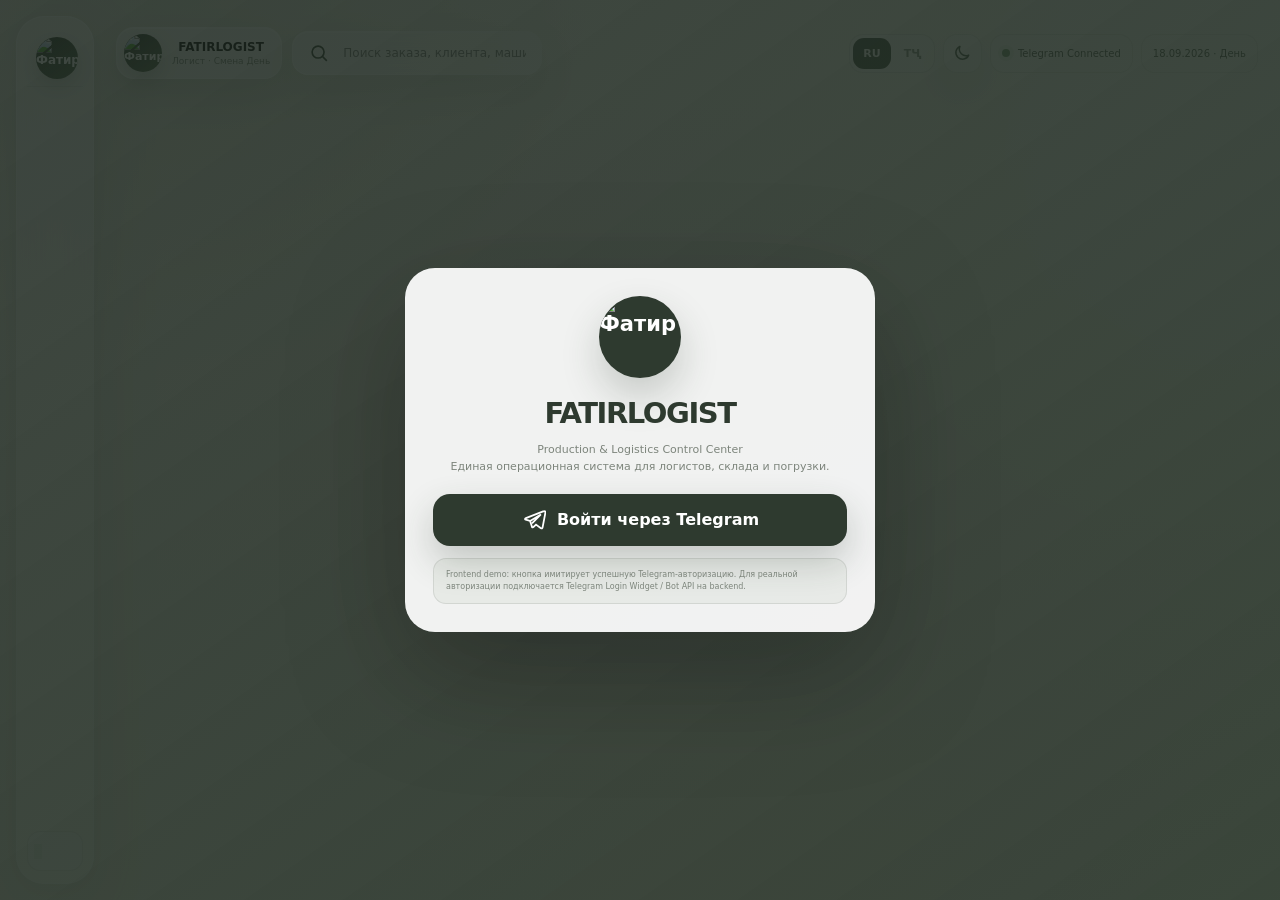
==== commit b31172b9: "CRITICAL FIX: Linking all JS/CSS modules to index.html" ====
--- a/index.html
+++ b/index.html
@@ -8,8 +8,17 @@
 <link rel="stylesheet" href="css/styles.css">
 <link rel="stylesheet" href="css/themes.css">
 <script src="js/theme.js"></script>
-</head>
-<body>
+
+    <link rel="stylesheet" href="css/styles.css">
+    <link rel="stylesheet" href="css/themes.css">
+    <script src="js/data.js"></script>
+    <script src="js/core.js"></script>
+    <script src="js/actions.js"></script>
+    <script src="js/shell.js"></script>
+    <script src="js/theme.js"></script>
+    <script src="js/i18n.js"></script>
+    </head>
+<body><div id="app"></div>
 <div id="loginLayer" class="login-bg">
   <div class="login-card">
     <div class="login-logo" style="overflow:hidden"><img src="assets/logo.png" alt="Фатир" style="width:100%;height:100%;object-fit:cover;border-radius:inherit;display:block"></div>
@@ -75,5 +84,22 @@
 <script src="js/shell.js"></script>
 <script src="i18n/tg.js"></script>
 <script src="js/i18n.js"></script>
+
+<script>
+    document.addEventListener('DOMContentLoaded', () => {
+        console.log('FLOURFLOW System initializing...');
+        try {
+            if (typeof shellInit === 'function') {
+                shellInit();
+            } else if (typeof initApp === 'function') {
+                initApp();
+            } else {
+                console.log('System core loaded. Waiting for shell commands.');
+            }
+        } catch(e) {
+            console.error('Init error:', e);
+        }
+    });
+</script>
 </body>
 </html>
--- a/css/styles.css
+++ b/css/styles.css
@@ -0,0 +1,83 @@
+
+:root{
+  --dark:#2E3A2F;--dark2:#1f2921;--green:#6B7F5B;--bg:#F8F6EE;--paper:#fffdf7;
+  --glass:rgba(255,255,255,.70);--glass2:rgba(255,255,255,.52);--line:rgba(46,58,47,.11);
+  --muted:#7d857c;--shadow:0 24px 70px rgba(46,58,47,.12),0 4px 18px rgba(46,58,47,.06);
+  --shadow2:0 16px 38px rgba(46,58,47,.12), inset 0 1px 0 rgba(255,255,255,.84);
+  --r:26px;--ok:#5e815f;--warn:#a47b3e;--danger:#a96060;--info:#65788d;--purple:#7a6fb3;
+}
+*{box-sizing:border-box}html,body{margin:0;min-height:100%;font-family:Inter,ui-sans-serif,system-ui,-apple-system,BlinkMacSystemFont,"Segoe UI",sans-serif;background:
+radial-gradient(circle at 12% -8%,rgba(107,127,91,.18),transparent 30%),
+radial-gradient(circle at 95% 18%,rgba(255,255,255,.9),transparent 28%),
+linear-gradient(180deg,#fbfaf4 0%,#f5f1e6 100%);color:var(--dark)}
+button,input,select,textarea{font:inherit}button{cursor:pointer}a{text-decoration:none;color:inherit}
+::-webkit-scrollbar{width:9px;height:9px}::-webkit-scrollbar-thumb{background:rgba(46,58,47,.16);border-radius:99px}
+.app{min-height:100vh;display:flex}.desktop-sidebar{position:fixed;z-index:50;left:16px;top:16px;bottom:16px;width:78px;padding:12px 10px;border:1px solid rgba(255,255,255,.84);border-radius:28px;background:rgba(255,255,255,.57);backdrop-filter:blur(26px);box-shadow:var(--shadow);overflow:hidden;transition:.28s ease}.desktop-sidebar:hover{width:270px}.side-brand{height:58px;display:flex;align-items:center;gap:11px;padding:0 9px;border-bottom:1px solid rgba(46,58,47,.07);margin-bottom:12px}.round-logo{width:42px;height:42px;border-radius:50%;display:grid;place-items:center;background:linear-gradient(145deg,#2E3A2F,#53664c);color:white;font-weight:800;font-size:12px;box-shadow:0 8px 20px rgba(46,58,47,.2);flex:0 0 auto}.brand-text{white-space:nowrap;opacity:0;transition:.2s}.desktop-sidebar:hover .brand-text{opacity:1}.brand-text b{display:block;font-size:14px;letter-spacing:-.02em}.brand-text span{display:block;margin-top:2px;font-size:10px;color:var(--muted)}
+.nav-section{padding:13px 10px 5px;font-size:9px;text-transform:uppercase;letter-spacing:.15em;color:#9ba09a;white-space:nowrap;opacity:0}.desktop-sidebar:hover .nav-section{opacity:1}.side-nav{display:flex;flex-direction:column;gap:5px}.side-nav button{height:42px;border:0;background:transparent;color:#5e675f;border-radius:14px;display:flex;align-items:center;gap:12px;padding:0 11px;text-align:left;white-space:nowrap}.side-nav button:hover{background:rgba(107,127,91,.09);color:var(--dark)}.side-nav button.active{background:var(--dark);color:#fff;box-shadow:0 10px 26px rgba(46,58,47,.17)}.icon{width:26px;height:26px;display:grid;place-items:center;flex:0 0 26px}.side-nav span{opacity:0;transition:.2s;font-size:11px;font-weight:650}.desktop-sidebar:hover .side-nav span{opacity:1}.side-footer{position:absolute;left:10px;right:10px;bottom:12px}.system-pill{height:40px;border:1px solid var(--line);background:rgba(255,255,255,.45);border-radius:13px;display:flex;align-items:center;gap:9px;padding:0 10px;font-size:10px;white-space:nowrap}.system-dot{width:7px;height:7px;background:#5f885f;border-radius:50%;box-shadow:0 0 0 4px rgba(95,136,95,.10)}.system-pill span:last-child{opacity:0}.desktop-sidebar:hover .system-pill span:last-child{opacity:1}
+.main{width:100%;padding:18px 22px 34px 116px}.shell{max-width:1640px;margin:auto}.topbar{height:70px;display:flex;align-items:center;justify-content:space-between;gap:14px;margin-bottom:7px}.top-left{display:flex;align-items:center;gap:10px;min-width:0}.profile-trigger{display:flex;align-items:center;gap:10px;border:1px solid rgba(255,255,255,.84);background:rgba(255,255,255,.65);backdrop-filter:blur(24px);border-radius:18px;padding:6px 11px 6px 7px;box-shadow:var(--shadow2)}.profile-trigger .round-logo{width:38px;height:38px;font-size:11px}.profile-meta b{display:block;font-size:12px}.profile-meta small{display:block;margin-top:2px;font-size:9px;color:var(--muted)}.searchbar{min-width:250px;max-width:440px;flex:1;display:flex;align-items:center;gap:9px;border:1px solid rgba(255,255,255,.9);background:rgba(255,255,255,.60);backdrop-filter:blur(18px);height:44px;border-radius:16px;padding:0 13px;box-shadow:var(--shadow2)}.searchbar input{width:100%;border:0;outline:0;background:transparent;font-size:12px;color:var(--dark)}.top-right{display:flex;align-items:center;gap:8px}.top-pill{height:39px;border:1px solid var(--line);background:rgba(255,255,255,.54);backdrop-filter:blur(18px);border-radius:14px;display:flex;align-items:center;gap:8px;padding:0 11px;font-size:10px;white-space:nowrap}.green-dot{width:8px;height:8px;border-radius:50%;background:#5f885f;box-shadow:0 0 0 4px rgba(95,136,95,.10)}.icon-btn{width:44px;height:44px;border-radius:14px;border:1px solid var(--line);background:rgba(255,255,255,.58);display:grid;place-items:center;color:var(--dark);box-shadow:var(--shadow2)}
+.page{display:none}.page.active{display:block}.hero-row{display:flex;align-items:flex-end;justify-content:space-between;gap:16px;margin:6px 2px 18px}.hero h1{margin:0;font-size:34px;letter-spacing:-.055em}.hero p{margin:7px 0 0;color:var(--muted);font-size:12px}.hero-actions{display:flex;gap:8px;flex-wrap:wrap}.btn{border:1px solid var(--line);background:rgba(255,255,255,.68);color:var(--dark);border-radius:14px;padding:10px 13px;font-size:11px;font-weight:720;box-shadow:var(--shadow2);transition:.18s}.btn:hover{transform:translateY(-1px)}.btn.primary{background:var(--dark);border-color:var(--dark);color:white;box-shadow:0 12px 25px rgba(46,58,47,.18)}.btn.ghost{background:rgba(255,255,255,.36);box-shadow:none}.btn.danger{color:#915252}.btn.mini{padding:7px 9px;font-size:9px;border-radius:10px}
+.glass{background:var(--glass);border:1px solid rgba(255,255,255,.82);backdrop-filter:blur(24px);box-shadow:var(--shadow2);border-radius:var(--r)}
+.metrics{display:grid;grid-template-columns:repeat(4,1fr);gap:13px;margin-bottom:14px}.metric{padding:17px;min-height:132px;position:relative;overflow:hidden}.metric:after{content:"";position:absolute;right:-30px;bottom:-35px;width:120px;height:120px;border-radius:50%;background:radial-gradient(circle,rgba(107,127,91,.16),transparent 65%)}.metric .label{font-size:10px;color:var(--muted)}.metric .num{margin-top:14px;font-size:30px;font-weight:800;letter-spacing:-.05em}.metric .sub{margin-top:5px;font-size:9px;color:var(--muted)}.metric .spark{position:absolute;right:15px;top:16px;font-size:9px;color:var(--green);font-weight:700}
+.section-card{padding:17px}.section-head{display:flex;align-items:center;justify-content:space-between;gap:10px;margin-bottom:13px}.section-head h3{margin:0;font-size:15px;letter-spacing:-.025em}.section-head small{font-size:10px;color:var(--muted)}
+.factory-stock{margin-bottom:14px}.factory-grid{display:grid;grid-template-columns:1.1fr repeat(5,.78fr);gap:8px;align-items:stretch}.factory-cell{padding:11px;border-radius:15px;background:rgba(255,255,255,.52);border:1px solid var(--line);min-height:68px;display:flex;flex-direction:column;justify-content:flex-start;gap:2px}.factory-cell.head{background:rgba(46,58,47,.045);font-size:9px;text-transform:uppercase;letter-spacing:.07em;color:#828a82}.factory-cell b{font-size:12px;line-height:1.3;white-space:nowrap;overflow:hidden;text-overflow:ellipsis}.factory-cell small{display:block;margin-top:auto;padding-top:4px;color:var(--muted);font-size:9px}.stock-progress{height:5px;background:#e5e8e1;border-radius:99px;overflow:hidden;margin-top:7px}.stock-progress i{height:100%;display:block;background:var(--green);border-radius:inherit}.factory-cell .stock-progress{margin-top:auto}
+.bento{display:grid;grid-template-columns:1.12fr .88fr;gap:14px}.chart-dark{background:linear-gradient(145deg,#213023,#354931);color:white;border-radius:24px;padding:18px;min-height:265px;box-shadow:0 24px 70px rgba(29,47,32,.18),inset 0 1px rgba(255,255,255,.08)}.chart-dark .muted{color:rgba(255,255,255,.62)}.chart-title{display:flex;justify-content:space-between;align-items:center;margin-bottom:10px}.chart-title b{font-size:13px}.chart-title span{font-size:9px;color:rgba(255,255,255,.62)}svg.chart{width:100%;height:205px;display:block}.chart-grid{stroke:rgba(255,255,255,.09);stroke-width:1}.chart-line{fill:none;stroke:#c6d4bb;stroke-width:3;stroke-linecap:round;stroke-linejoin:round}.chart-area{fill:url(#areaFill)}.chart-points{fill:#d9e7cf}.chart-label{fill:rgba(255,255,255,.62);font-size:9px}.mini-grid{display:grid;grid-template-columns:repeat(2,1fr);gap:10px}.mini-stat{padding:14px;min-height:120px}.mini-stat .label{font-size:9px;color:var(--muted)}.mini-stat .num{font-size:22px;font-weight:790;margin-top:10px}.mini-stat .note{font-size:9px;color:var(--muted);margin-top:5px}.bar-cluster{display:flex;align-items:flex-end;gap:5px;height:46px;margin-top:12px}.bar-cluster i{display:block;width:9px;border-radius:5px 5px 2px 2px;background:var(--green);opacity:.88}.donut-wrap{display:flex;align-items:center;gap:14px}.donut{width:126px;height:126px;border-radius:50%;background:conic-gradient(var(--green) 0 48%,#b7c1ae 48% 70%,#ddd6b7 70% 86%,#d9dfd5 86% 100%);position:relative;display:grid;place-items:center}.donut:after{content:"";position:absolute;width:70px;height:70px;border-radius:50%;background:rgba(255,255,255,.92);box-shadow:inset 0 1px 4px rgba(46,58,47,.06)}.donut strong{position:relative;z-index:2;font-size:20px}.legend{display:flex;flex-direction:column;gap:9px}.legend div{display:flex;justify-content:space-between;gap:18px;font-size:10px}.legend span{color:var(--muted)}
+.operations{display:grid;grid-template-columns:1.05fr .95fr;gap:14px;margin-top:14px}.list{display:flex;flex-direction:column;gap:8px}.list-row{padding:11px;border-radius:15px;border:1px solid var(--line);background:rgba(255,255,255,.50);display:flex;align-items:center;gap:10px}.list-row .avatar-mini{width:42px;height:42px;border-radius:14px;background:#e5ebdf;display:grid;place-items:center;font-weight:780;font-size:11px}.list-row .body{flex:1;min-width:0}.list-row .body b{font-size:11px;display:block}.list-row .body small{font-size:9px;color:var(--muted);display:block;margin-top:3px;white-space:nowrap;overflow:hidden;text-overflow:ellipsis}.badge{font-size:8px;font-weight:780;padding:6px 8px;border-radius:9px;background:#e7eee6;color:#557158;white-space:nowrap}.badge.warn{background:#f1eadc;color:#8a6a33}.badge.danger{background:#f2e3e3;color:#975858}.badge.info{background:#e6ebef;color:#647688}.badge.dark{background:var(--dark);color:#fff}.queue-card{padding:14px}.queue-row{display:grid;grid-template-columns:65px 1fr auto;gap:10px;align-items:center;padding:9px;border:1px solid var(--line);border-radius:14px;background:rgba(255,255,255,.48);margin-bottom:7px}.queue-time{font-size:12px;font-weight:760}.queue-row b{font-size:10px}.queue-row small{display:block;font-size:9px;color:var(--muted);margin-top:3px}.arrow-btn{width:34px;height:34px;border:1px solid var(--line);background:rgba(255,255,255,.62);border-radius:12px;display:grid;place-items:center}
+.page-grid{display:grid;grid-template-columns:1fr;gap:14px}.toolbar{display:flex;gap:8px;align-items:center;flex-wrap:wrap;margin-bottom:12px}.search{flex:1;min-width:180px}.search input{width:100%;height:42px;border:1px solid var(--line);border-radius:14px;background:rgba(255,255,255,.60);outline:none;padding:0 13px;font-size:11px}.chips{display:flex;gap:6px;flex-wrap:wrap}.chip{padding:8px 10px;border:1px solid var(--line);border-radius:11px;background:rgba(255,255,255,.48);font-size:9px;cursor:pointer}.chip.active{background:var(--dark);color:#fff}.table-wrap{overflow:auto}.data-table{width:100%;border-collapse:separate;border-spacing:0 7px;min-width:920px;font-size:10px}.data-table th{text-align:left;padding:0 9px 4px;color:#8a918a;font-size:8px;text-transform:uppercase;letter-spacing:.08em}.data-table td{padding:11px 9px;background:rgba(255,255,255,.50);border-top:1px solid var(--line);border-bottom:1px solid var(--line);height:49px}.data-table td:first-child{border-left:1px solid var(--line);border-radius:13px 0 0 13px;font-weight:760}.data-table td:last-child{border-right:1px solid var(--line);border-radius:0 13px 13px 0}.clickable-row{cursor:pointer}.clickable-row:hover td{background:rgba(107,127,91,.07)}.muted{color:var(--muted)}
+.cards-grid{display:grid;grid-template-columns:repeat(4,1fr);gap:11px}.product-card{padding:15px;min-height:175px;cursor:pointer;position:relative;overflow:hidden}.product-card:hover{transform:translateY(-2px)}.product-card .iconbox{width:48px;height:48px;border-radius:16px;background:#e8eee3;display:grid;place-items:center}.product-card h4{margin:12px 0 4px;font-size:12px}.product-card p{margin:0;color:var(--muted);font-size:9px}.product-card .qty{font-size:24px;font-weight:800;margin-top:16px;letter-spacing:-.04em}.product-card .foot{display:flex;justify-content:space-between;margin-top:6px;font-size:8px;color:var(--muted)}
+.board{display:grid;grid-template-columns:repeat(6,minmax(205px,1fr));gap:9px;overflow:auto;padding-bottom:3px}.board-col{min-height:470px;padding:9px;background:rgba(255,255,255,.34);border:1px solid var(--line);border-radius:18px}.board-head{display:flex;justify-content:space-between;font-size:9px;font-weight:800;padding:3px 4px 8px}.board-head span{color:var(--muted)}.board-card{padding:10px;border-radius:14px;border:1px solid rgba(255,255,255,.9);background:rgba(255,255,255,.69);box-shadow:0 9px 22px rgba(46,58,47,.05);margin-bottom:7px;cursor:grab}.board-card b{font-size:10px}.board-card small{font-size:8px;color:var(--muted);display:block;line-height:1.5;margin-top:4px}.dragging{opacity:.45}
+.two-col{display:grid;grid-template-columns:1.1fr .9fr;gap:14px}.detail-head{display:flex;justify-content:space-between;gap:12px;align-items:flex-start}.detail-grid{display:grid;grid-template-columns:repeat(4,1fr);gap:8px;margin-top:13px}.detail-cell{padding:11px;border:1px solid var(--line);background:rgba(255,255,255,.48);border-radius:14px}.detail-cell small{display:block;font-size:8px;color:var(--muted);text-transform:uppercase;letter-spacing:.06em}.detail-cell b{display:block;font-size:11px;margin-top:4px}.timeline{position:relative;padding-left:22px}.timeline:before{content:"";position:absolute;left:7px;top:7px;bottom:7px;width:1px;background:#d8ddd6}.event{position:relative;padding-bottom:15px}.event:before{content:"";position:absolute;left:-20px;top:2px;width:8px;height:8px;border-radius:50%;background:var(--green);box-shadow:0 0 0 4px #e6ece4}.event b{font-size:10px}.event small{display:block;font-size:8px;color:var(--muted);margin-top:3px}
+.progress-track{height:9px;background:#e4e8e2;border-radius:99px;overflow:hidden}.progress-track i{display:block;height:100%;background:linear-gradient(90deg,var(--green),#80936c);border-radius:inherit}.extra-charts{display:grid;grid-template-columns:1fr 1fr 1fr;gap:14px;margin-top:14px}.chart-card{padding:16px;min-height:245px}.chart-card h4{margin:0;font-size:12px}.chart-card small{display:block;color:var(--muted);font-size:9px;margin-top:3px}.bars{display:flex;align-items:flex-end;gap:7px;height:150px;padding:10px 3px 16px;border-bottom:1px solid var(--line)}.bars i{width:16px;background:var(--green);border-radius:6px 6px 2px 2px;display:block}.metric-row{display:grid;grid-template-columns:150px 1fr 70px;gap:10px;align-items:center;margin:11px 0}.metric-row span,.metric-row small{font-size:9px}.metric-row small{text-align:right;color:var(--muted)}
+.form-grid{display:grid;grid-template-columns:repeat(2,1fr);gap:10px}.field{display:flex;flex-direction:column;gap:5px}.field.full{grid-column:1/-1}.field label{font-size:9px;color:#858d85}.field input,.field select,.field textarea{width:100%;min-height:42px;border:1px solid var(--line);background:rgba(255,255,255,.65);border-radius:13px;padding:10px 11px;outline:none;color:var(--dark)}.field textarea{min-height:90px;resize:vertical}.modal-bg{position:fixed;inset:0;z-index:100;background:rgba(20,27,21,.32);backdrop-filter:blur(7px);display:none;align-items:center;justify-content:center;padding:18px}.modal-bg.open{display:flex}.modal{width:min(860px,100%);max-height:92vh;overflow:auto;background:rgba(249,247,238,.94);border:1px solid rgba(255,255,255,.9);border-radius:27px;box-shadow:0 35px 110px rgba(19,27,20,.28);padding:20px}.modal-head{display:flex;justify-content:space-between;align-items:flex-start;gap:10px;margin-bottom:15px}.modal-head h2{margin:0;font-size:19px;letter-spacing:-.035em}.modal-sub{margin-top:4px;font-size:9px;color:var(--muted)}.close{width:37px;height:37px;border-radius:12px;border:1px solid var(--line);background:rgba(255,255,255,.65);display:grid;place-items:center;font-size:18px}.modal-actions{display:flex;justify-content:flex-end;gap:8px;margin-top:17px;flex-wrap:wrap}.choice-row{display:grid;grid-template-columns:1fr 1fr 1fr;gap:9px}.choice{padding:12px;border:1px solid var(--line);background:rgba(255,255,255,.55);border-radius:14px}.choice b{font-size:10px}.choice small{display:block;margin-top:3px;color:var(--muted);font-size:8px}.order-math{display:grid;grid-template-columns:repeat(3,1fr);gap:9px;margin-top:11px}.math{padding:11px;border-radius:14px;background:#edf1e8;border:1px solid #e0e7da}.math small{font-size:8px;color:var(--muted)}.math b{display:block;font-size:18px;margin-top:4px}.login-bg{position:fixed;inset:0;z-index:200;background:linear-gradient(145deg,rgba(25,35,28,.84),rgba(46,58,47,.94));display:flex;align-items:center;justify-content:center;padding:20px}.login-card{width:min(470px,100%);padding:28px;border-radius:30px;background:rgba(255,255,255,.93);box-shadow:0 40px 120px rgba(0,0,0,.28)}.login-logo{width:82px;height:82px;border-radius:50%;display:grid;place-items:center;background:var(--dark);color:#fff;font-weight:900;font-size:21px;margin:0 auto 18px;box-shadow:0 18px 38px rgba(46,58,47,.22)}.login-card h1{margin:0;text-align:center;font-size:29px;letter-spacing:-.05em}.login-card p{text-align:center;color:var(--muted);font-size:11px;line-height:1.6}.telegram-login{width:100%;height:52px;border:0;border-radius:17px;background:var(--dark);color:white;font-weight:790;display:flex;align-items:center;justify-content:center;gap:10px;box-shadow:0 15px 35px rgba(46,58,47,.24);margin-top:18px}.demo-note{margin-top:12px;padding:10px 12px;border:1px solid var(--line);border-radius:13px;background:rgba(107,127,91,.07);font-size:8px;color:var(--muted);line-height:1.55}.drawer-bg{position:fixed;inset:0;z-index:90;background:rgba(20,27,21,.24);backdrop-filter:blur(4px);display:none}.drawer-bg.open{display:block}.mobile-drawer{position:absolute;left:12px;top:12px;bottom:12px;width:min(310px,calc(100% - 24px));background:rgba(248,247,240,.94);border:1px solid rgba(255,255,255,.9);border-radius:27px;box-shadow:0 35px 110px rgba(19,27,20,.28);padding:14px;overflow:auto}.drawer-head{display:flex;align-items:center;justify-content:space-between;margin-bottom:13px}.drawer-brand{display:flex;align-items:center;gap:9px}.drawer-brand b{font-size:14px}.drawer-brand small{display:block;color:var(--muted);font-size:9px;margin-top:2px}.drawer-nav{display:flex;flex-direction:column;gap:5px}.drawer-nav button{height:44px;border:0;background:transparent;border-radius:14px;display:flex;align-items:center;gap:11px;padding:0 10px;color:#5d665e;text-align:left}.drawer-nav button.active{background:var(--dark);color:#fff}.drawer-section{font-size:8px;text-transform:uppercase;letter-spacing:.15em;color:#989f98;padding:14px 9px 6px}
+.mobile-bottom{display:none}.toast{position:fixed;right:18px;bottom:18px;z-index:160;padding:12px 14px;border-radius:14px;background:var(--dark);color:#fff;font-size:10px;box-shadow:0 20px 40px rgba(46,58,47,.25);opacity:0;transform:translateY(12px);pointer-events:none;transition:.24s}.toast.show{opacity:1;transform:translateY(0)}
+@media (max-width:1200px){.metrics{grid-template-columns:repeat(2,1fr)}.factory-grid{grid-template-columns:1.1fr repeat(5,.78fr);overflow-x:auto}.cards-grid{grid-template-columns:repeat(3,1fr)}.bento,.operations,.two-col{grid-template-columns:1fr}.desktop-sidebar:hover{width:78px}.desktop-sidebar:hover .brand-text,.desktop-sidebar:hover .nav-section,.desktop-sidebar:hover .side-nav span,.desktop-sidebar:hover .system-pill span:last-child{opacity:0}.desktop-sidebar:hover .side-brand,.desktop-sidebar:hover .side-nav button{justify-content:flex-start}.desktop-sidebar{display:none}.main{padding-left:22px}.mobile-menu-trigger{display:grid!important}}
+@media (max-width:760px){body{padding-bottom:76px}.main{padding:10px 10px 24px}.topbar{height:60px;margin-bottom:6px;flex-wrap:nowrap}.profile-trigger{order:0}.profile-meta{display:none}.profile-trigger .round-logo{width:38px;height:38px}.searchbar{min-width:0;height:40px;flex:1}.top-right .top-pill,.top-right .icon-btn{display:none}.hero-row{display:block;margin:6px 1px 13px}.hero h1{font-size:25px}.hero p{font-size:10px}.hero-actions{margin-top:10px}.hero-actions .btn:not(.primary){display:none}.metrics{grid-template-columns:repeat(2,1fr);gap:8px}.metric{min-height:118px;padding:13px}.metric .num{font-size:25px}.factory-grid{grid-template-columns:125px repeat(3,105px) 105px 105px;min-width:660px}.factory-stock{overflow-x:auto}.section-card{padding:13px}.chart-dark{min-height:230px;padding:14px}.mini-grid{grid-template-columns:repeat(2,1fr)}svg.chart{height:170px}.cards-grid{grid-template-columns:repeat(2,1fr);gap:8px}.product-card{min-height:155px;padding:12px}.queue-row{grid-template-columns:55px 1fr auto}.detail-grid{grid-template-columns:repeat(2,1fr)}.form-grid{grid-template-columns:1fr}.field.full{grid-column:auto}.choice-row{grid-template-columns:1fr}.order-math{grid-template-columns:1fr}.mobile-bottom{position:fixed;z-index:70;display:grid;grid-template-columns:repeat(5,1fr);left:10px;right:10px;bottom:10px;height:62px;background:rgba(255,255,255,.80);backdrop-filter:blur(22px);border:1px solid rgba(255,255,255,.9);border-radius:21px;box-shadow:0 18px 50px rgba(46,58,47,.18);padding:5px}.mobile-bottom button{border:0;background:transparent;border-radius:16px;color:#7a817a;font-size:8px;display:flex;flex-direction:column;align-items:center;justify-content:center;gap:3px}.mobile-bottom button.active{background:var(--dark);color:#fff}.mobile-drawer{width:calc(100% - 20px);left:10px;top:10px;bottom:10px}.login-card{padding:22px}.login-card h1{font-size:25px}.top-left{min-width:0}.top-left .profile-trigger{flex:0 0 auto}.searchbar input{font-size:10px}.page-grid .glass{overflow:hidden}.extra-charts{grid-template-columns:1fr}.chart-card{min-height:215px}}
+@media (min-width:761px){.mobile-menu-trigger{display:none!important}}
+
+/* ===== Переключатель заводов (дашборд) ===== */
+.seg{display:inline-flex;gap:3px;padding:3px;border:1px solid var(--line);border-radius:14px;background:rgba(255,255,255,.54);flex:none}
+.seg button{border:0;background:transparent;border-radius:11px;padding:8px 15px;font-size:11px;font-weight:760;color:var(--muted);cursor:pointer;transition:.2s}
+.seg button:hover{color:var(--dark)}
+.seg button.on{background:var(--dark);color:#fff;box-shadow:0 6px 16px rgba(46,58,47,.22)}
+.factory-grid.f4{grid-template-columns:1.6fr repeat(3,.8fr);min-width:560px}
+.factory-cell b.pos{color:var(--green)}.factory-cell b.zero{color:#b26a5f}
+@media (max-width:760px){.section-head:has(.seg){flex-direction:column;align-items:flex-start}.seg{width:100%}.seg button{flex:1;padding:8px 6px}}
+
+/* ===== Выбор клиента в заказе ===== */
+.cpick{position:relative}
+.cpick-btn{width:100%;min-height:50px;display:flex;align-items:center;gap:11px;text-align:left;border:1px solid var(--line);background:rgba(255,255,255,.65);border-radius:14px;padding:8px 13px;color:var(--dark);cursor:pointer;transition:.2s;font:inherit}
+.cpick-btn:hover,.cpick.open .cpick-btn{border-color:var(--green);box-shadow:0 0 0 3px rgba(107,127,91,.14)}
+.cpick-ph{color:var(--muted);font-size:12px}
+.cpick-av{width:34px;height:34px;flex:none;border-radius:12px;background:#e5ebdf;color:#3d4a3e;display:grid;place-items:center;font-size:11px;font-weight:800;letter-spacing:.02em}
+.cpick-av.ph{background:rgba(107,127,91,.10);font-size:15px}
+.cpick-txt{display:flex;flex-direction:column;min-width:0;flex:1;gap:1px}
+.cpick-txt b{font-size:12px;white-space:nowrap;overflow:hidden;text-overflow:ellipsis}
+.cpick-txt small{font-size:9px;color:var(--muted);white-space:nowrap;overflow:hidden;text-overflow:ellipsis}
+.cpick-caret{margin-left:auto;color:var(--muted);transition:.2s;font-size:12px}
+.cpick.open .cpick-caret{transform:rotate(180deg)}
+.cpick-pop{display:none;position:absolute;left:0;right:0;top:calc(100% + 6px);z-index:30;background:var(--paper);border:1px solid var(--line);border-radius:18px;box-shadow:0 26px 70px rgba(19,27,20,.26);overflow:hidden}
+.cpick.open .cpick-pop{display:block;animation:cpickIn .16s ease}
+@keyframes cpickIn{from{opacity:0;transform:translateY(-5px)}to{opacity:1;transform:none}}
+.cpick-search{padding:10px;border-bottom:1px solid var(--line)}
+.cpick-search input{width:100%;height:40px;border:1px solid var(--line);border-radius:12px;background:rgba(46,58,47,.04);padding:0 13px;outline:none;color:var(--dark);font-size:12px}
+.cpick-search input:focus{border-color:var(--green)}
+.cpick-list{max-height:250px;overflow:auto;padding:6px}
+.cpick-item{display:flex;align-items:center;gap:10px;width:100%;border:0;background:transparent;text-align:left;padding:8px 9px;border-radius:13px;cursor:pointer;color:var(--dark);font:inherit;transition:.15s}
+.cpick-item:hover{background:rgba(107,127,91,.11)}
+.cpick-item.sel{background:rgba(107,127,91,.18)}
+.cpick-empty{padding:16px;text-align:center;color:var(--muted);font-size:11px}
+.cpick-add{width:100%;border:0;border-top:1px solid var(--line);background:rgba(107,127,91,.12);color:var(--dark);padding:14px;font:inherit;font-weight:780;font-size:12px;cursor:pointer;display:flex;align-items:center;justify-content:center;gap:8px;transition:.2s}
+.cpick-add:hover{background:var(--green);color:#fff}
+
+/* ===== Предпросмотр резерва ===== */
+.res-preview:empty{display:none}
+.res-preview{margin-top:11px;padding:12px 14px;border-radius:14px;border:1px solid rgba(107,127,91,.28);background:rgba(107,127,91,.09);font-size:11px;line-height:1.5}
+.res-preview.bad{background:rgba(178,106,95,.10);border-color:rgba(178,106,95,.35)}
+.res-chips{display:flex;gap:6px;flex-wrap:wrap;margin-top:8px}
+.res-chips span{padding:5px 10px;border-radius:99px;background:rgba(255,255,255,.6);border:1px solid var(--line);font-size:10px}
+
+html[data-theme=dark] .seg{background:rgba(255,255,255,.06)}
+html[data-theme=dark] .seg button.on{background:var(--accent);color:#fff;box-shadow:none}
+html[data-theme=dark] .cpick-btn{background:rgba(255,255,255,.06)}
+html[data-theme=dark] .cpick-av{background:#243429;color:#c9d8c4}
+html[data-theme=dark] .cpick-search input{background:rgba(255,255,255,.06)}
+html[data-theme=dark] .res-chips span{background:rgba(255,255,255,.07)}
--- a/css/themes.css
+++ b/css/themes.css
@@ -0,0 +1,64 @@
+/* Тёмная / светлая тема + переключатель языка */
+.lang-switch{display:flex;gap:2px;padding:3px;border:1px solid var(--line);border-radius:14px;background:rgba(255,255,255,.54);height:39px;align-items:center}
+.lang-switch button{border:0;background:transparent;border-radius:11px;height:31px;min-width:38px;font-size:11px;font-weight:760;color:var(--muted)}
+.lang-switch button.on{background:var(--dark);color:#fff}
+.theme-btn{width:39px;height:39px;padding:0}.theme-btn .i-sun{display:none}
+.drawer-tools{display:flex;gap:8px;align-items:center;margin:0 0 12px}
+/* fix: иконки меню в свёрнутой панели (в оригинале их скрывало .side-nav span{opacity:0}) */
+.side-nav .icon{opacity:1}
+.page-loading{padding:60px;text-align:center;color:var(--muted)}
+html[data-theme=dark]{color-scheme:dark;--accent:#5f7350;--dark:#e6ece4;--dark2:#f2f5f0;--green:#8aa079;--bg:#141a15;--paper:#1b231c;--glass:rgba(34,44,36,.72);--glass2:rgba(34,44,36,.55);--line:rgba(255,255,255,.10);--muted:#9aa59a;--shadow:0 24px 70px rgba(0,0,0,.45),0 4px 18px rgba(0,0,0,.3);--shadow2:0 16px 38px rgba(0,0,0,.35),inset 0 1px 0 rgba(255,255,255,.05);--ok:#86ab87;--warn:#d0a663;--danger:#d08888;--info:#8aa0b6;--purple:#a396dd}
+html[data-theme=dark],html[data-theme=dark] body{background:radial-gradient(circle at 12% -8%,rgba(107,127,91,.20),transparent 30%),linear-gradient(180deg,#141a15 0%,#0f140f 100%);color:var(--dark)}
+html[data-theme=dark] .theme-btn .i-sun{display:block}html[data-theme=dark] .theme-btn .i-moon{display:none}
+html[data-theme=dark] .lang-switch{background:rgba(255,255,255,.06)}
+html[data-theme=dark] .lang-switch button.on{background:var(--accent);color:#fff}
+html[data-theme=dark] .glass{border-color:rgba(255,255,255,.10)}
+html[data-theme=dark] .modal,html[data-theme=dark] .mobile-drawer{background:rgba(24,31,25,.97);border-color:rgba(255,255,255,.10)}
+html[data-theme=dark] .login-card{background:rgba(24,31,25,.97)}
+html[data-theme=dark] .mobile-bottom{background:rgba(24,31,25,.90);border-color:rgba(255,255,255,.10)}
+html[data-theme=dark] .donut:after{background:#1b231c}
+html[data-theme=dark] .badge{background:#243429;color:#a8c3a0}
+html[data-theme=dark] .badge.warn{background:#3a3222;color:#d9b878}
+html[data-theme=dark] .badge.danger{background:#3b2626;color:#d99a9a}
+html[data-theme=dark] .badge.dark{background:var(--accent);color:#fff}
+html[data-theme=dark] .nav-section,html[data-theme=dark] .drawer-section{color:#7f8a7f}
+html[data-theme=dark] .side-nav button,html[data-theme=dark] .drawer-nav button{color:#b4bdb3}
+html[data-theme=dark] .side-nav button.active,html[data-theme=dark] .drawer-nav button.active,html[data-theme=dark] .mobile-bottom button.active{color:#fff}
+html[data-theme=dark] input::placeholder{color:#7f8a7f}
+html[data-theme=dark] .toast{background:var(--accent)}
+html[data-theme=dark] .desktop-sidebar{background:rgba(255,255,255,.06);border-color:rgba(255,255,255,.11)}
+html[data-theme=dark] .side-nav button.active{background:var(--accent);border-color:var(--accent)}
+html[data-theme=dark] .system-pill{background:rgba(255,255,255,.06)}
+html[data-theme=dark] .profile-trigger{background:rgba(255,255,255,.06);border-color:rgba(255,255,255,.11)}
+html[data-theme=dark] .searchbar{background:rgba(255,255,255,.06);border-color:rgba(255,255,255,.11)}
+html[data-theme=dark] .top-pill{background:rgba(255,255,255,.06)}
+html[data-theme=dark] .icon-btn{background:rgba(255,255,255,.06)}
+html[data-theme=dark] .btn{background:rgba(255,255,255,.06)}
+html[data-theme=dark] .btn.primary{background:var(--accent);border-color:var(--accent)}
+html[data-theme=dark] .btn.ghost{background:rgba(255,255,255,.06)}
+html[data-theme=dark] .glass{border-color:rgba(255,255,255,.11)}
+html[data-theme=dark] .factory-cell{background:rgba(255,255,255,.06)}
+html[data-theme=dark] .donut:after{background:rgba(255,255,255,.06)}
+html[data-theme=dark] .list-row{background:rgba(255,255,255,.06)}
+html[data-theme=dark] .badge.dark{background:var(--accent);border-color:var(--accent)}
+html[data-theme=dark] .queue-row{background:rgba(255,255,255,.06)}
+html[data-theme=dark] .arrow-btn{background:rgba(255,255,255,.06)}
+html[data-theme=dark] .search input{background:rgba(255,255,255,.06)}
+html[data-theme=dark] .chip{background:rgba(255,255,255,.06)}
+html[data-theme=dark] .chip.active{background:var(--accent);border-color:var(--accent)}
+html[data-theme=dark] .data-table td{background:rgba(255,255,255,.06)}
+html[data-theme=dark] .board-col{background:rgba(255,255,255,.06)}
+html[data-theme=dark] .board-card{background:rgba(255,255,255,.06);border-color:rgba(255,255,255,.11)}
+html[data-theme=dark] .detail-cell{background:rgba(255,255,255,.06)}
+html[data-theme=dark] .field input,html[data-theme=dark] .field select,html[data-theme=dark] .field textarea{background:rgba(255,255,255,.06)}
+html[data-theme=dark] .modal{border-color:rgba(255,255,255,.11)}
+html[data-theme=dark] .close{background:rgba(255,255,255,.06)}
+html[data-theme=dark] .choice{background:rgba(255,255,255,.06)}
+html[data-theme=dark] .login-card{background:rgba(255,255,255,.06)}
+html[data-theme=dark] .login-logo{background:var(--accent);border-color:var(--accent)}
+html[data-theme=dark] .telegram-login{background:var(--accent);border-color:var(--accent)}
+html[data-theme=dark] .mobile-drawer{border-color:rgba(255,255,255,.11)}
+html[data-theme=dark] .drawer-nav button.active{background:var(--accent);border-color:var(--accent)}
+html[data-theme=dark] .toast{background:var(--accent);border-color:var(--accent)}
+html[data-theme=dark] .mobile-bottom{background:rgba(255,255,255,.06);border-color:rgba(255,255,255,.11)}
+html[data-theme=dark] .mobile-bottom button.active{background:var(--accent);border-color:var(--accent)}
--- a/css/styles.css
+++ b/css/styles.css
@@ -0,0 +1,83 @@
+
+:root{
+  --dark:#2E3A2F;--dark2:#1f2921;--green:#6B7F5B;--bg:#F8F6EE;--paper:#fffdf7;
+  --glass:rgba(255,255,255,.70);--glass2:rgba(255,255,255,.52);--line:rgba(46,58,47,.11);
+  --muted:#7d857c;--shadow:0 24px 70px rgba(46,58,47,.12),0 4px 18px rgba(46,58,47,.06);
+  --shadow2:0 16px 38px rgba(46,58,47,.12), inset 0 1px 0 rgba(255,255,255,.84);
+  --r:26px;--ok:#5e815f;--warn:#a47b3e;--danger:#a96060;--info:#65788d;--purple:#7a6fb3;
+}
+*{box-sizing:border-box}html,body{margin:0;min-height:100%;font-family:Inter,ui-sans-serif,system-ui,-apple-system,BlinkMacSystemFont,"Segoe UI",sans-serif;background:
+radial-gradient(circle at 12% -8%,rgba(107,127,91,.18),transparent 30%),
+radial-gradient(circle at 95% 18%,rgba(255,255,255,.9),transparent 28%),
+linear-gradient(180deg,#fbfaf4 0%,#f5f1e6 100%);color:var(--dark)}
+button,input,select,textarea{font:inherit}button{cursor:pointer}a{text-decoration:none;color:inherit}
+::-webkit-scrollbar{width:9px;height:9px}::-webkit-scrollbar-thumb{background:rgba(46,58,47,.16);border-radius:99px}
+.app{min-height:100vh;display:flex}.desktop-sidebar{position:fixed;z-index:50;left:16px;top:16px;bottom:16px;width:78px;padding:12px 10px;border:1px solid rgba(255,255,255,.84);border-radius:28px;background:rgba(255,255,255,.57);backdrop-filter:blur(26px);box-shadow:var(--shadow);overflow:hidden;transition:.28s ease}.desktop-sidebar:hover{width:270px}.side-brand{height:58px;display:flex;align-items:center;gap:11px;padding:0 9px;border-bottom:1px solid rgba(46,58,47,.07);margin-bottom:12px}.round-logo{width:42px;height:42px;border-radius:50%;display:grid;place-items:center;background:linear-gradient(145deg,#2E3A2F,#53664c);color:white;font-weight:800;font-size:12px;box-shadow:0 8px 20px rgba(46,58,47,.2);flex:0 0 auto}.brand-text{white-space:nowrap;opacity:0;transition:.2s}.desktop-sidebar:hover .brand-text{opacity:1}.brand-text b{display:block;font-size:14px;letter-spacing:-.02em}.brand-text span{display:block;margin-top:2px;font-size:10px;color:var(--muted)}
+.nav-section{padding:13px 10px 5px;font-size:9px;text-transform:uppercase;letter-spacing:.15em;color:#9ba09a;white-space:nowrap;opacity:0}.desktop-sidebar:hover .nav-section{opacity:1}.side-nav{display:flex;flex-direction:column;gap:5px}.side-nav button{height:42px;border:0;background:transparent;color:#5e675f;border-radius:14px;display:flex;align-items:center;gap:12px;padding:0 11px;text-align:left;white-space:nowrap}.side-nav button:hover{background:rgba(107,127,91,.09);color:var(--dark)}.side-nav button.active{background:var(--dark);color:#fff;box-shadow:0 10px 26px rgba(46,58,47,.17)}.icon{width:26px;height:26px;display:grid;place-items:center;flex:0 0 26px}.side-nav span{opacity:0;transition:.2s;font-size:11px;font-weight:650}.desktop-sidebar:hover .side-nav span{opacity:1}.side-footer{position:absolute;left:10px;right:10px;bottom:12px}.system-pill{height:40px;border:1px solid var(--line);background:rgba(255,255,255,.45);border-radius:13px;display:flex;align-items:center;gap:9px;padding:0 10px;font-size:10px;white-space:nowrap}.system-dot{width:7px;height:7px;background:#5f885f;border-radius:50%;box-shadow:0 0 0 4px rgba(95,136,95,.10)}.system-pill span:last-child{opacity:0}.desktop-sidebar:hover .system-pill span:last-child{opacity:1}
+.main{width:100%;padding:18px 22px 34px 116px}.shell{max-width:1640px;margin:auto}.topbar{height:70px;display:flex;align-items:center;justify-content:space-between;gap:14px;margin-bottom:7px}.top-left{display:flex;align-items:center;gap:10px;min-width:0}.profile-trigger{display:flex;align-items:center;gap:10px;border:1px solid rgba(255,255,255,.84);background:rgba(255,255,255,.65);backdrop-filter:blur(24px);border-radius:18px;padding:6px 11px 6px 7px;box-shadow:var(--shadow2)}.profile-trigger .round-logo{width:38px;height:38px;font-size:11px}.profile-meta b{display:block;font-size:12px}.profile-meta small{display:block;margin-top:2px;font-size:9px;color:var(--muted)}.searchbar{min-width:250px;max-width:440px;flex:1;display:flex;align-items:center;gap:9px;border:1px solid rgba(255,255,255,.9);background:rgba(255,255,255,.60);backdrop-filter:blur(18px);height:44px;border-radius:16px;padding:0 13px;box-shadow:var(--shadow2)}.searchbar input{width:100%;border:0;outline:0;background:transparent;font-size:12px;color:var(--dark)}.top-right{display:flex;align-items:center;gap:8px}.top-pill{height:39px;border:1px solid var(--line);background:rgba(255,255,255,.54);backdrop-filter:blur(18px);border-radius:14px;display:flex;align-items:center;gap:8px;padding:0 11px;font-size:10px;white-space:nowrap}.green-dot{width:8px;height:8px;border-radius:50%;background:#5f885f;box-shadow:0 0 0 4px rgba(95,136,95,.10)}.icon-btn{width:44px;height:44px;border-radius:14px;border:1px solid var(--line);background:rgba(255,255,255,.58);display:grid;place-items:center;color:var(--dark);box-shadow:var(--shadow2)}
+.page{display:none}.page.active{display:block}.hero-row{display:flex;align-items:flex-end;justify-content:space-between;gap:16px;margin:6px 2px 18px}.hero h1{margin:0;font-size:34px;letter-spacing:-.055em}.hero p{margin:7px 0 0;color:var(--muted);font-size:12px}.hero-actions{display:flex;gap:8px;flex-wrap:wrap}.btn{border:1px solid var(--line);background:rgba(255,255,255,.68);color:var(--dark);border-radius:14px;padding:10px 13px;font-size:11px;font-weight:720;box-shadow:var(--shadow2);transition:.18s}.btn:hover{transform:translateY(-1px)}.btn.primary{background:var(--dark);border-color:var(--dark);color:white;box-shadow:0 12px 25px rgba(46,58,47,.18)}.btn.ghost{background:rgba(255,255,255,.36);box-shadow:none}.btn.danger{color:#915252}.btn.mini{padding:7px 9px;font-size:9px;border-radius:10px}
+.glass{background:var(--glass);border:1px solid rgba(255,255,255,.82);backdrop-filter:blur(24px);box-shadow:var(--shadow2);border-radius:var(--r)}
+.metrics{display:grid;grid-template-columns:repeat(4,1fr);gap:13px;margin-bottom:14px}.metric{padding:17px;min-height:132px;position:relative;overflow:hidden}.metric:after{content:"";position:absolute;right:-30px;bottom:-35px;width:120px;height:120px;border-radius:50%;background:radial-gradient(circle,rgba(107,127,91,.16),transparent 65%)}.metric .label{font-size:10px;color:var(--muted)}.metric .num{margin-top:14px;font-size:30px;font-weight:800;letter-spacing:-.05em}.metric .sub{margin-top:5px;font-size:9px;color:var(--muted)}.metric .spark{position:absolute;right:15px;top:16px;font-size:9px;color:var(--green);font-weight:700}
+.section-card{padding:17px}.section-head{display:flex;align-items:center;justify-content:space-between;gap:10px;margin-bottom:13px}.section-head h3{margin:0;font-size:15px;letter-spacing:-.025em}.section-head small{font-size:10px;color:var(--muted)}
+.factory-stock{margin-bottom:14px}.factory-grid{display:grid;grid-template-columns:1.1fr repeat(5,.78fr);gap:8px;align-items:stretch}.factory-cell{padding:11px;border-radius:15px;background:rgba(255,255,255,.52);border:1px solid var(--line);min-height:68px;display:flex;flex-direction:column;justify-content:flex-start;gap:2px}.factory-cell.head{background:rgba(46,58,47,.045);font-size:9px;text-transform:uppercase;letter-spacing:.07em;color:#828a82}.factory-cell b{font-size:12px;line-height:1.3;white-space:nowrap;overflow:hidden;text-overflow:ellipsis}.factory-cell small{display:block;margin-top:auto;padding-top:4px;color:var(--muted);font-size:9px}.stock-progress{height:5px;background:#e5e8e1;border-radius:99px;overflow:hidden;margin-top:7px}.stock-progress i{height:100%;display:block;background:var(--green);border-radius:inherit}.factory-cell .stock-progress{margin-top:auto}
+.bento{display:grid;grid-template-columns:1.12fr .88fr;gap:14px}.chart-dark{background:linear-gradient(145deg,#213023,#354931);color:white;border-radius:24px;padding:18px;min-height:265px;box-shadow:0 24px 70px rgba(29,47,32,.18),inset 0 1px rgba(255,255,255,.08)}.chart-dark .muted{color:rgba(255,255,255,.62)}.chart-title{display:flex;justify-content:space-between;align-items:center;margin-bottom:10px}.chart-title b{font-size:13px}.chart-title span{font-size:9px;color:rgba(255,255,255,.62)}svg.chart{width:100%;height:205px;display:block}.chart-grid{stroke:rgba(255,255,255,.09);stroke-width:1}.chart-line{fill:none;stroke:#c6d4bb;stroke-width:3;stroke-linecap:round;stroke-linejoin:round}.chart-area{fill:url(#areaFill)}.chart-points{fill:#d9e7cf}.chart-label{fill:rgba(255,255,255,.62);font-size:9px}.mini-grid{display:grid;grid-template-columns:repeat(2,1fr);gap:10px}.mini-stat{padding:14px;min-height:120px}.mini-stat .label{font-size:9px;color:var(--muted)}.mini-stat .num{font-size:22px;font-weight:790;margin-top:10px}.mini-stat .note{font-size:9px;color:var(--muted);margin-top:5px}.bar-cluster{display:flex;align-items:flex-end;gap:5px;height:46px;margin-top:12px}.bar-cluster i{display:block;width:9px;border-radius:5px 5px 2px 2px;background:var(--green);opacity:.88}.donut-wrap{display:flex;align-items:center;gap:14px}.donut{width:126px;height:126px;border-radius:50%;background:conic-gradient(var(--green) 0 48%,#b7c1ae 48% 70%,#ddd6b7 70% 86%,#d9dfd5 86% 100%);position:relative;display:grid;place-items:center}.donut:after{content:"";position:absolute;width:70px;height:70px;border-radius:50%;background:rgba(255,255,255,.92);box-shadow:inset 0 1px 4px rgba(46,58,47,.06)}.donut strong{position:relative;z-index:2;font-size:20px}.legend{display:flex;flex-direction:column;gap:9px}.legend div{display:flex;justify-content:space-between;gap:18px;font-size:10px}.legend span{color:var(--muted)}
+.operations{display:grid;grid-template-columns:1.05fr .95fr;gap:14px;margin-top:14px}.list{display:flex;flex-direction:column;gap:8px}.list-row{padding:11px;border-radius:15px;border:1px solid var(--line);background:rgba(255,255,255,.50);display:flex;align-items:center;gap:10px}.list-row .avatar-mini{width:42px;height:42px;border-radius:14px;background:#e5ebdf;display:grid;place-items:center;font-weight:780;font-size:11px}.list-row .body{flex:1;min-width:0}.list-row .body b{font-size:11px;display:block}.list-row .body small{font-size:9px;color:var(--muted);display:block;margin-top:3px;white-space:nowrap;overflow:hidden;text-overflow:ellipsis}.badge{font-size:8px;font-weight:780;padding:6px 8px;border-radius:9px;background:#e7eee6;color:#557158;white-space:nowrap}.badge.warn{background:#f1eadc;color:#8a6a33}.badge.danger{background:#f2e3e3;color:#975858}.badge.info{background:#e6ebef;color:#647688}.badge.dark{background:var(--dark);color:#fff}.queue-card{padding:14px}.queue-row{display:grid;grid-template-columns:65px 1fr auto;gap:10px;align-items:center;padding:9px;border:1px solid var(--line);border-radius:14px;background:rgba(255,255,255,.48);margin-bottom:7px}.queue-time{font-size:12px;font-weight:760}.queue-row b{font-size:10px}.queue-row small{display:block;font-size:9px;color:var(--muted);margin-top:3px}.arrow-btn{width:34px;height:34px;border:1px solid var(--line);background:rgba(255,255,255,.62);border-radius:12px;display:grid;place-items:center}
+.page-grid{display:grid;grid-template-columns:1fr;gap:14px}.toolbar{display:flex;gap:8px;align-items:center;flex-wrap:wrap;margin-bottom:12px}.search{flex:1;min-width:180px}.search input{width:100%;height:42px;border:1px solid var(--line);border-radius:14px;background:rgba(255,255,255,.60);outline:none;padding:0 13px;font-size:11px}.chips{display:flex;gap:6px;flex-wrap:wrap}.chip{padding:8px 10px;border:1px solid var(--line);border-radius:11px;background:rgba(255,255,255,.48);font-size:9px;cursor:pointer}.chip.active{background:var(--dark);color:#fff}.table-wrap{overflow:auto}.data-table{width:100%;border-collapse:separate;border-spacing:0 7px;min-width:920px;font-size:10px}.data-table th{text-align:left;padding:0 9px 4px;color:#8a918a;font-size:8px;text-transform:uppercase;letter-spacing:.08em}.data-table td{padding:11px 9px;background:rgba(255,255,255,.50);border-top:1px solid var(--line);border-bottom:1px solid var(--line);height:49px}.data-table td:first-child{border-left:1px solid var(--line);border-radius:13px 0 0 13px;font-weight:760}.data-table td:last-child{border-right:1px solid var(--line);border-radius:0 13px 13px 0}.clickable-row{cursor:pointer}.clickable-row:hover td{background:rgba(107,127,91,.07)}.muted{color:var(--muted)}
+.cards-grid{display:grid;grid-template-columns:repeat(4,1fr);gap:11px}.product-card{padding:15px;min-height:175px;cursor:pointer;position:relative;overflow:hidden}.product-card:hover{transform:translateY(-2px)}.product-card .iconbox{width:48px;height:48px;border-radius:16px;background:#e8eee3;display:grid;place-items:center}.product-card h4{margin:12px 0 4px;font-size:12px}.product-card p{margin:0;color:var(--muted);font-size:9px}.product-card .qty{font-size:24px;font-weight:800;margin-top:16px;letter-spacing:-.04em}.product-card .foot{display:flex;justify-content:space-between;margin-top:6px;font-size:8px;color:var(--muted)}
+.board{display:grid;grid-template-columns:repeat(6,minmax(205px,1fr));gap:9px;overflow:auto;padding-bottom:3px}.board-col{min-height:470px;padding:9px;background:rgba(255,255,255,.34);border:1px solid var(--line);border-radius:18px}.board-head{display:flex;justify-content:space-between;font-size:9px;font-weight:800;padding:3px 4px 8px}.board-head span{color:var(--muted)}.board-card{padding:10px;border-radius:14px;border:1px solid rgba(255,255,255,.9);background:rgba(255,255,255,.69);box-shadow:0 9px 22px rgba(46,58,47,.05);margin-bottom:7px;cursor:grab}.board-card b{font-size:10px}.board-card small{font-size:8px;color:var(--muted);display:block;line-height:1.5;margin-top:4px}.dragging{opacity:.45}
+.two-col{display:grid;grid-template-columns:1.1fr .9fr;gap:14px}.detail-head{display:flex;justify-content:space-between;gap:12px;align-items:flex-start}.detail-grid{display:grid;grid-template-columns:repeat(4,1fr);gap:8px;margin-top:13px}.detail-cell{padding:11px;border:1px solid var(--line);background:rgba(255,255,255,.48);border-radius:14px}.detail-cell small{display:block;font-size:8px;color:var(--muted);text-transform:uppercase;letter-spacing:.06em}.detail-cell b{display:block;font-size:11px;margin-top:4px}.timeline{position:relative;padding-left:22px}.timeline:before{content:"";position:absolute;left:7px;top:7px;bottom:7px;width:1px;background:#d8ddd6}.event{position:relative;padding-bottom:15px}.event:before{content:"";position:absolute;left:-20px;top:2px;width:8px;height:8px;border-radius:50%;background:var(--green);box-shadow:0 0 0 4px #e6ece4}.event b{font-size:10px}.event small{display:block;font-size:8px;color:var(--muted);margin-top:3px}
+.progress-track{height:9px;background:#e4e8e2;border-radius:99px;overflow:hidden}.progress-track i{display:block;height:100%;background:linear-gradient(90deg,var(--green),#80936c);border-radius:inherit}.extra-charts{display:grid;grid-template-columns:1fr 1fr 1fr;gap:14px;margin-top:14px}.chart-card{padding:16px;min-height:245px}.chart-card h4{margin:0;font-size:12px}.chart-card small{display:block;color:var(--muted);font-size:9px;margin-top:3px}.bars{display:flex;align-items:flex-end;gap:7px;height:150px;padding:10px 3px 16px;border-bottom:1px solid var(--line)}.bars i{width:16px;background:var(--green);border-radius:6px 6px 2px 2px;display:block}.metric-row{display:grid;grid-template-columns:150px 1fr 70px;gap:10px;align-items:center;margin:11px 0}.metric-row span,.metric-row small{font-size:9px}.metric-row small{text-align:right;color:var(--muted)}
+.form-grid{display:grid;grid-template-columns:repeat(2,1fr);gap:10px}.field{display:flex;flex-direction:column;gap:5px}.field.full{grid-column:1/-1}.field label{font-size:9px;color:#858d85}.field input,.field select,.field textarea{width:100%;min-height:42px;border:1px solid var(--line);background:rgba(255,255,255,.65);border-radius:13px;padding:10px 11px;outline:none;color:var(--dark)}.field textarea{min-height:90px;resize:vertical}.modal-bg{position:fixed;inset:0;z-index:100;background:rgba(20,27,21,.32);backdrop-filter:blur(7px);display:none;align-items:center;justify-content:center;padding:18px}.modal-bg.open{display:flex}.modal{width:min(860px,100%);max-height:92vh;overflow:auto;background:rgba(249,247,238,.94);border:1px solid rgba(255,255,255,.9);border-radius:27px;box-shadow:0 35px 110px rgba(19,27,20,.28);padding:20px}.modal-head{display:flex;justify-content:space-between;align-items:flex-start;gap:10px;margin-bottom:15px}.modal-head h2{margin:0;font-size:19px;letter-spacing:-.035em}.modal-sub{margin-top:4px;font-size:9px;color:var(--muted)}.close{width:37px;height:37px;border-radius:12px;border:1px solid var(--line);background:rgba(255,255,255,.65);display:grid;place-items:center;font-size:18px}.modal-actions{display:flex;justify-content:flex-end;gap:8px;margin-top:17px;flex-wrap:wrap}.choice-row{display:grid;grid-template-columns:1fr 1fr 1fr;gap:9px}.choice{padding:12px;border:1px solid var(--line);background:rgba(255,255,255,.55);border-radius:14px}.choice b{font-size:10px}.choice small{display:block;margin-top:3px;color:var(--muted);font-size:8px}.order-math{display:grid;grid-template-columns:repeat(3,1fr);gap:9px;margin-top:11px}.math{padding:11px;border-radius:14px;background:#edf1e8;border:1px solid #e0e7da}.math small{font-size:8px;color:var(--muted)}.math b{display:block;font-size:18px;margin-top:4px}.login-bg{position:fixed;inset:0;z-index:200;background:linear-gradient(145deg,rgba(25,35,28,.84),rgba(46,58,47,.94));display:flex;align-items:center;justify-content:center;padding:20px}.login-card{width:min(470px,100%);padding:28px;border-radius:30px;background:rgba(255,255,255,.93);box-shadow:0 40px 120px rgba(0,0,0,.28)}.login-logo{width:82px;height:82px;border-radius:50%;display:grid;place-items:center;background:var(--dark);color:#fff;font-weight:900;font-size:21px;margin:0 auto 18px;box-shadow:0 18px 38px rgba(46,58,47,.22)}.login-card h1{margin:0;text-align:center;font-size:29px;letter-spacing:-.05em}.login-card p{text-align:center;color:var(--muted);font-size:11px;line-height:1.6}.telegram-login{width:100%;height:52px;border:0;border-radius:17px;background:var(--dark);color:white;font-weight:790;display:flex;align-items:center;justify-content:center;gap:10px;box-shadow:0 15px 35px rgba(46,58,47,.24);margin-top:18px}.demo-note{margin-top:12px;padding:10px 12px;border:1px solid var(--line);border-radius:13px;background:rgba(107,127,91,.07);font-size:8px;color:var(--muted);line-height:1.55}.drawer-bg{position:fixed;inset:0;z-index:90;background:rgba(20,27,21,.24);backdrop-filter:blur(4px);display:none}.drawer-bg.open{display:block}.mobile-drawer{position:absolute;left:12px;top:12px;bottom:12px;width:min(310px,calc(100% - 24px));background:rgba(248,247,240,.94);border:1px solid rgba(255,255,255,.9);border-radius:27px;box-shadow:0 35px 110px rgba(19,27,20,.28);padding:14px;overflow:auto}.drawer-head{display:flex;align-items:center;justify-content:space-between;margin-bottom:13px}.drawer-brand{display:flex;align-items:center;gap:9px}.drawer-brand b{font-size:14px}.drawer-brand small{display:block;color:var(--muted);font-size:9px;margin-top:2px}.drawer-nav{display:flex;flex-direction:column;gap:5px}.drawer-nav button{height:44px;border:0;background:transparent;border-radius:14px;display:flex;align-items:center;gap:11px;padding:0 10px;color:#5d665e;text-align:left}.drawer-nav button.active{background:var(--dark);color:#fff}.drawer-section{font-size:8px;text-transform:uppercase;letter-spacing:.15em;color:#989f98;padding:14px 9px 6px}
+.mobile-bottom{display:none}.toast{position:fixed;right:18px;bottom:18px;z-index:160;padding:12px 14px;border-radius:14px;background:var(--dark);color:#fff;font-size:10px;box-shadow:0 20px 40px rgba(46,58,47,.25);opacity:0;transform:translateY(12px);pointer-events:none;transition:.24s}.toast.show{opacity:1;transform:translateY(0)}
+@media (max-width:1200px){.metrics{grid-template-columns:repeat(2,1fr)}.factory-grid{grid-template-columns:1.1fr repeat(5,.78fr);overflow-x:auto}.cards-grid{grid-template-columns:repeat(3,1fr)}.bento,.operations,.two-col{grid-template-columns:1fr}.desktop-sidebar:hover{width:78px}.desktop-sidebar:hover .brand-text,.desktop-sidebar:hover .nav-section,.desktop-sidebar:hover .side-nav span,.desktop-sidebar:hover .system-pill span:last-child{opacity:0}.desktop-sidebar:hover .side-brand,.desktop-sidebar:hover .side-nav button{justify-content:flex-start}.desktop-sidebar{display:none}.main{padding-left:22px}.mobile-menu-trigger{display:grid!important}}
+@media (max-width:760px){body{padding-bottom:76px}.main{padding:10px 10px 24px}.topbar{height:60px;margin-bottom:6px;flex-wrap:nowrap}.profile-trigger{order:0}.profile-meta{display:none}.profile-trigger .round-logo{width:38px;height:38px}.searchbar{min-width:0;height:40px;flex:1}.top-right .top-pill,.top-right .icon-btn{display:none}.hero-row{display:block;margin:6px 1px 13px}.hero h1{font-size:25px}.hero p{font-size:10px}.hero-actions{margin-top:10px}.hero-actions .btn:not(.primary){display:none}.metrics{grid-template-columns:repeat(2,1fr);gap:8px}.metric{min-height:118px;padding:13px}.metric .num{font-size:25px}.factory-grid{grid-template-columns:125px repeat(3,105px) 105px 105px;min-width:660px}.factory-stock{overflow-x:auto}.section-card{padding:13px}.chart-dark{min-height:230px;padding:14px}.mini-grid{grid-template-columns:repeat(2,1fr)}svg.chart{height:170px}.cards-grid{grid-template-columns:repeat(2,1fr);gap:8px}.product-card{min-height:155px;padding:12px}.queue-row{grid-template-columns:55px 1fr auto}.detail-grid{grid-template-columns:repeat(2,1fr)}.form-grid{grid-template-columns:1fr}.field.full{grid-column:auto}.choice-row{grid-template-columns:1fr}.order-math{grid-template-columns:1fr}.mobile-bottom{position:fixed;z-index:70;display:grid;grid-template-columns:repeat(5,1fr);left:10px;right:10px;bottom:10px;height:62px;background:rgba(255,255,255,.80);backdrop-filter:blur(22px);border:1px solid rgba(255,255,255,.9);border-radius:21px;box-shadow:0 18px 50px rgba(46,58,47,.18);padding:5px}.mobile-bottom button{border:0;background:transparent;border-radius:16px;color:#7a817a;font-size:8px;display:flex;flex-direction:column;align-items:center;justify-content:center;gap:3px}.mobile-bottom button.active{background:var(--dark);color:#fff}.mobile-drawer{width:calc(100% - 20px);left:10px;top:10px;bottom:10px}.login-card{padding:22px}.login-card h1{font-size:25px}.top-left{min-width:0}.top-left .profile-trigger{flex:0 0 auto}.searchbar input{font-size:10px}.page-grid .glass{overflow:hidden}.extra-charts{grid-template-columns:1fr}.chart-card{min-height:215px}}
+@media (min-width:761px){.mobile-menu-trigger{display:none!important}}
+
+/* ===== Переключатель заводов (дашборд) ===== */
+.seg{display:inline-flex;gap:3px;padding:3px;border:1px solid var(--line);border-radius:14px;background:rgba(255,255,255,.54);flex:none}
+.seg button{border:0;background:transparent;border-radius:11px;padding:8px 15px;font-size:11px;font-weight:760;color:var(--muted);cursor:pointer;transition:.2s}
+.seg button:hover{color:var(--dark)}
+.seg button.on{background:var(--dark);color:#fff;box-shadow:0 6px 16px rgba(46,58,47,.22)}
+.factory-grid.f4{grid-template-columns:1.6fr repeat(3,.8fr);min-width:560px}
+.factory-cell b.pos{color:var(--green)}.factory-cell b.zero{color:#b26a5f}
+@media (max-width:760px){.section-head:has(.seg){flex-direction:column;align-items:flex-start}.seg{width:100%}.seg button{flex:1;padding:8px 6px}}
+
+/* ===== Выбор клиента в заказе ===== */
+.cpick{position:relative}
+.cpick-btn{width:100%;min-height:50px;display:flex;align-items:center;gap:11px;text-align:left;border:1px solid var(--line);background:rgba(255,255,255,.65);border-radius:14px;padding:8px 13px;color:var(--dark);cursor:pointer;transition:.2s;font:inherit}
+.cpick-btn:hover,.cpick.open .cpick-btn{border-color:var(--green);box-shadow:0 0 0 3px rgba(107,127,91,.14)}
+.cpick-ph{color:var(--muted);font-size:12px}
+.cpick-av{width:34px;height:34px;flex:none;border-radius:12px;background:#e5ebdf;color:#3d4a3e;display:grid;place-items:center;font-size:11px;font-weight:800;letter-spacing:.02em}
+.cpick-av.ph{background:rgba(107,127,91,.10);font-size:15px}
+.cpick-txt{display:flex;flex-direction:column;min-width:0;flex:1;gap:1px}
+.cpick-txt b{font-size:12px;white-space:nowrap;overflow:hidden;text-overflow:ellipsis}
+.cpick-txt small{font-size:9px;color:var(--muted);white-space:nowrap;overflow:hidden;text-overflow:ellipsis}
+.cpick-caret{margin-left:auto;color:var(--muted);transition:.2s;font-size:12px}
+.cpick.open .cpick-caret{transform:rotate(180deg)}
+.cpick-pop{display:none;position:absolute;left:0;right:0;top:calc(100% + 6px);z-index:30;background:var(--paper);border:1px solid var(--line);border-radius:18px;box-shadow:0 26px 70px rgba(19,27,20,.26);overflow:hidden}
+.cpick.open .cpick-pop{display:block;animation:cpickIn .16s ease}
+@keyframes cpickIn{from{opacity:0;transform:translateY(-5px)}to{opacity:1;transform:none}}
+.cpick-search{padding:10px;border-bottom:1px solid var(--line)}
+.cpick-search input{width:100%;height:40px;border:1px solid var(--line);border-radius:12px;background:rgba(46,58,47,.04);padding:0 13px;outline:none;color:var(--dark);font-size:12px}
+.cpick-search input:focus{border-color:var(--green)}
+.cpick-list{max-height:250px;overflow:auto;padding:6px}
+.cpick-item{display:flex;align-items:center;gap:10px;width:100%;border:0;background:transparent;text-align:left;padding:8px 9px;border-radius:13px;cursor:pointer;color:var(--dark);font:inherit;transition:.15s}
+.cpick-item:hover{background:rgba(107,127,91,.11)}
+.cpick-item.sel{background:rgba(107,127,91,.18)}
+.cpick-empty{padding:16px;text-align:center;color:var(--muted);font-size:11px}
+.cpick-add{width:100%;border:0;border-top:1px solid var(--line);background:rgba(107,127,91,.12);color:var(--dark);padding:14px;font:inherit;font-weight:780;font-size:12px;cursor:pointer;display:flex;align-items:center;justify-content:center;gap:8px;transition:.2s}
+.cpick-add:hover{background:var(--green);color:#fff}
+
+/* ===== Предпросмотр резерва ===== */
+.res-preview:empty{display:none}
+.res-preview{margin-top:11px;padding:12px 14px;border-radius:14px;border:1px solid rgba(107,127,91,.28);background:rgba(107,127,91,.09);font-size:11px;line-height:1.5}
+.res-preview.bad{background:rgba(178,106,95,.10);border-color:rgba(178,106,95,.35)}
+.res-chips{display:flex;gap:6px;flex-wrap:wrap;margin-top:8px}
+.res-chips span{padding:5px 10px;border-radius:99px;background:rgba(255,255,255,.6);border:1px solid var(--line);font-size:10px}
+
+html[data-theme=dark] .seg{background:rgba(255,255,255,.06)}
+html[data-theme=dark] .seg button.on{background:var(--accent);color:#fff;box-shadow:none}
+html[data-theme=dark] .cpick-btn{background:rgba(255,255,255,.06)}
+html[data-theme=dark] .cpick-av{background:#243429;color:#c9d8c4}
+html[data-theme=dark] .cpick-search input{background:rgba(255,255,255,.06)}
+html[data-theme=dark] .res-chips span{background:rgba(255,255,255,.07)}
--- a/css/themes.css
+++ b/css/themes.css
@@ -0,0 +1,64 @@
+/* Тёмная / светлая тема + переключатель языка */
+.lang-switch{display:flex;gap:2px;padding:3px;border:1px solid var(--line);border-radius:14px;background:rgba(255,255,255,.54);height:39px;align-items:center}
+.lang-switch button{border:0;background:transparent;border-radius:11px;height:31px;min-width:38px;font-size:11px;font-weight:760;color:var(--muted)}
+.lang-switch button.on{background:var(--dark);color:#fff}
+.theme-btn{width:39px;height:39px;padding:0}.theme-btn .i-sun{display:none}
+.drawer-tools{display:flex;gap:8px;align-items:center;margin:0 0 12px}
+/* fix: иконки меню в свёрнутой панели (в оригинале их скрывало .side-nav span{opacity:0}) */
+.side-nav .icon{opacity:1}
+.page-loading{padding:60px;text-align:center;color:var(--muted)}
+html[data-theme=dark]{color-scheme:dark;--accent:#5f7350;--dark:#e6ece4;--dark2:#f2f5f0;--green:#8aa079;--bg:#141a15;--paper:#1b231c;--glass:rgba(34,44,36,.72);--glass2:rgba(34,44,36,.55);--line:rgba(255,255,255,.10);--muted:#9aa59a;--shadow:0 24px 70px rgba(0,0,0,.45),0 4px 18px rgba(0,0,0,.3);--shadow2:0 16px 38px rgba(0,0,0,.35),inset 0 1px 0 rgba(255,255,255,.05);--ok:#86ab87;--warn:#d0a663;--danger:#d08888;--info:#8aa0b6;--purple:#a396dd}
+html[data-theme=dark],html[data-theme=dark] body{background:radial-gradient(circle at 12% -8%,rgba(107,127,91,.20),transparent 30%),linear-gradient(180deg,#141a15 0%,#0f140f 100%);color:var(--dark)}
+html[data-theme=dark] .theme-btn .i-sun{display:block}html[data-theme=dark] .theme-btn .i-moon{display:none}
+html[data-theme=dark] .lang-switch{background:rgba(255,255,255,.06)}
+html[data-theme=dark] .lang-switch button.on{background:var(--accent);color:#fff}
+html[data-theme=dark] .glass{border-color:rgba(255,255,255,.10)}
+html[data-theme=dark] .modal,html[data-theme=dark] .mobile-drawer{background:rgba(24,31,25,.97);border-color:rgba(255,255,255,.10)}
+html[data-theme=dark] .login-card{background:rgba(24,31,25,.97)}
+html[data-theme=dark] .mobile-bottom{background:rgba(24,31,25,.90);border-color:rgba(255,255,255,.10)}
+html[data-theme=dark] .donut:after{background:#1b231c}
+html[data-theme=dark] .badge{background:#243429;color:#a8c3a0}
+html[data-theme=dark] .badge.warn{background:#3a3222;color:#d9b878}
+html[data-theme=dark] .badge.danger{background:#3b2626;color:#d99a9a}
+html[data-theme=dark] .badge.dark{background:var(--accent);color:#fff}
+html[data-theme=dark] .nav-section,html[data-theme=dark] .drawer-section{color:#7f8a7f}
+html[data-theme=dark] .side-nav button,html[data-theme=dark] .drawer-nav button{color:#b4bdb3}
+html[data-theme=dark] .side-nav button.active,html[data-theme=dark] .drawer-nav button.active,html[data-theme=dark] .mobile-bottom button.active{color:#fff}
+html[data-theme=dark] input::placeholder{color:#7f8a7f}
+html[data-theme=dark] .toast{background:var(--accent)}
+html[data-theme=dark] .desktop-sidebar{background:rgba(255,255,255,.06);border-color:rgba(255,255,255,.11)}
+html[data-theme=dark] .side-nav button.active{background:var(--accent);border-color:var(--accent)}
+html[data-theme=dark] .system-pill{background:rgba(255,255,255,.06)}
+html[data-theme=dark] .profile-trigger{background:rgba(255,255,255,.06);border-color:rgba(255,255,255,.11)}
+html[data-theme=dark] .searchbar{background:rgba(255,255,255,.06);border-color:rgba(255,255,255,.11)}
+html[data-theme=dark] .top-pill{background:rgba(255,255,255,.06)}
+html[data-theme=dark] .icon-btn{background:rgba(255,255,255,.06)}
+html[data-theme=dark] .btn{background:rgba(255,255,255,.06)}
+html[data-theme=dark] .btn.primary{background:var(--accent);border-color:var(--accent)}
+html[data-theme=dark] .btn.ghost{background:rgba(255,255,255,.06)}
+html[data-theme=dark] .glass{border-color:rgba(255,255,255,.11)}
+html[data-theme=dark] .factory-cell{background:rgba(255,255,255,.06)}
+html[data-theme=dark] .donut:after{background:rgba(255,255,255,.06)}
+html[data-theme=dark] .list-row{background:rgba(255,255,255,.06)}
+html[data-theme=dark] .badge.dark{background:var(--accent);border-color:var(--accent)}
+html[data-theme=dark] .queue-row{background:rgba(255,255,255,.06)}
+html[data-theme=dark] .arrow-btn{background:rgba(255,255,255,.06)}
+html[data-theme=dark] .search input{background:rgba(255,255,255,.06)}
+html[data-theme=dark] .chip{background:rgba(255,255,255,.06)}
+html[data-theme=dark] .chip.active{background:var(--accent);border-color:var(--accent)}
+html[data-theme=dark] .data-table td{background:rgba(255,255,255,.06)}
+html[data-theme=dark] .board-col{background:rgba(255,255,255,.06)}
+html[data-theme=dark] .board-card{background:rgba(255,255,255,.06);border-color:rgba(255,255,255,.11)}
+html[data-theme=dark] .detail-cell{background:rgba(255,255,255,.06)}
+html[data-theme=dark] .field input,html[data-theme=dark] .field select,html[data-theme=dark] .field textarea{background:rgba(255,255,255,.06)}
+html[data-theme=dark] .modal{border-color:rgba(255,255,255,.11)}
+html[data-theme=dark] .close{background:rgba(255,255,255,.06)}
+html[data-theme=dark] .choice{background:rgba(255,255,255,.06)}
+html[data-theme=dark] .login-card{background:rgba(255,255,255,.06)}
+html[data-theme=dark] .login-logo{background:var(--accent);border-color:var(--accent)}
+html[data-theme=dark] .telegram-login{background:var(--accent);border-color:var(--accent)}
+html[data-theme=dark] .mobile-drawer{border-color:rgba(255,255,255,.11)}
+html[data-theme=dark] .drawer-nav button.active{background:var(--accent);border-color:var(--accent)}
+html[data-theme=dark] .toast{background:var(--accent);border-color:var(--accent)}
+html[data-theme=dark] .mobile-bottom{background:rgba(255,255,255,.06);border-color:rgba(255,255,255,.11)}
+html[data-theme=dark] .mobile-bottom button.active{background:var(--accent);border-color:var(--accent)}
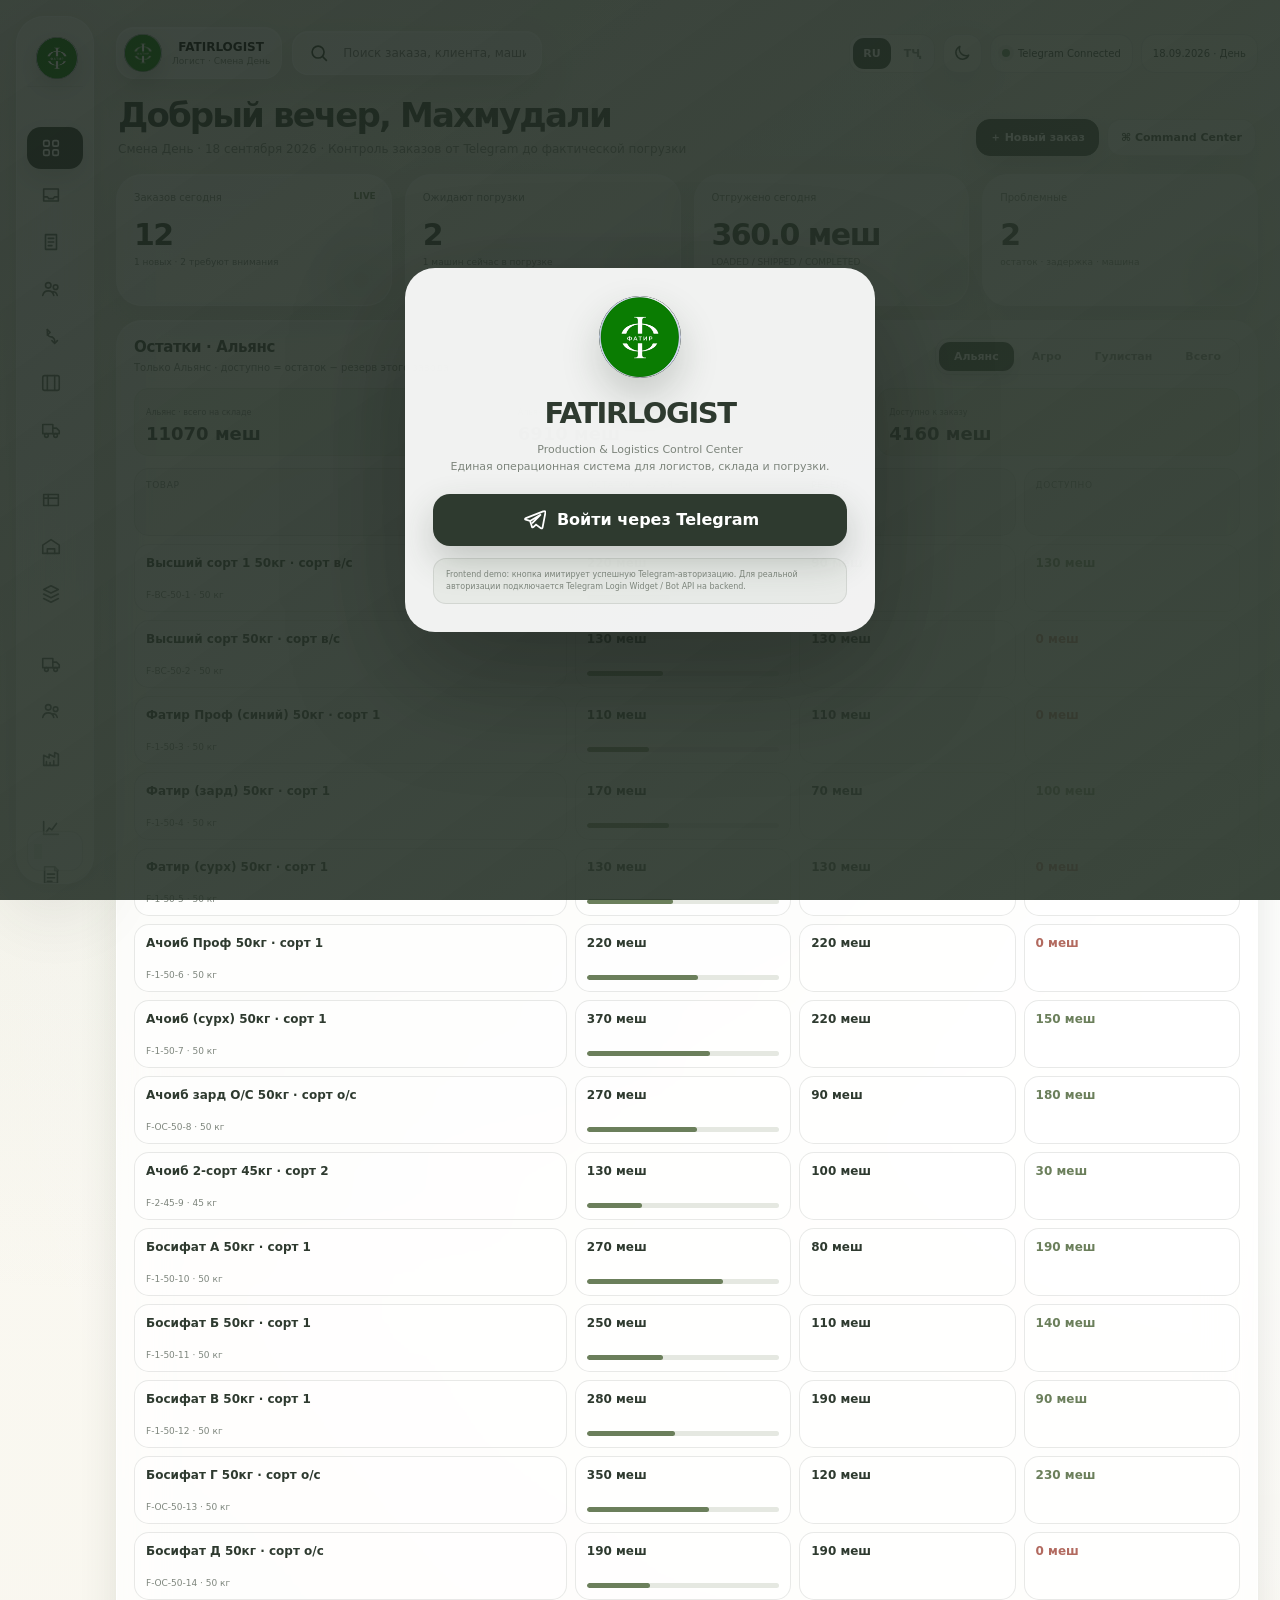
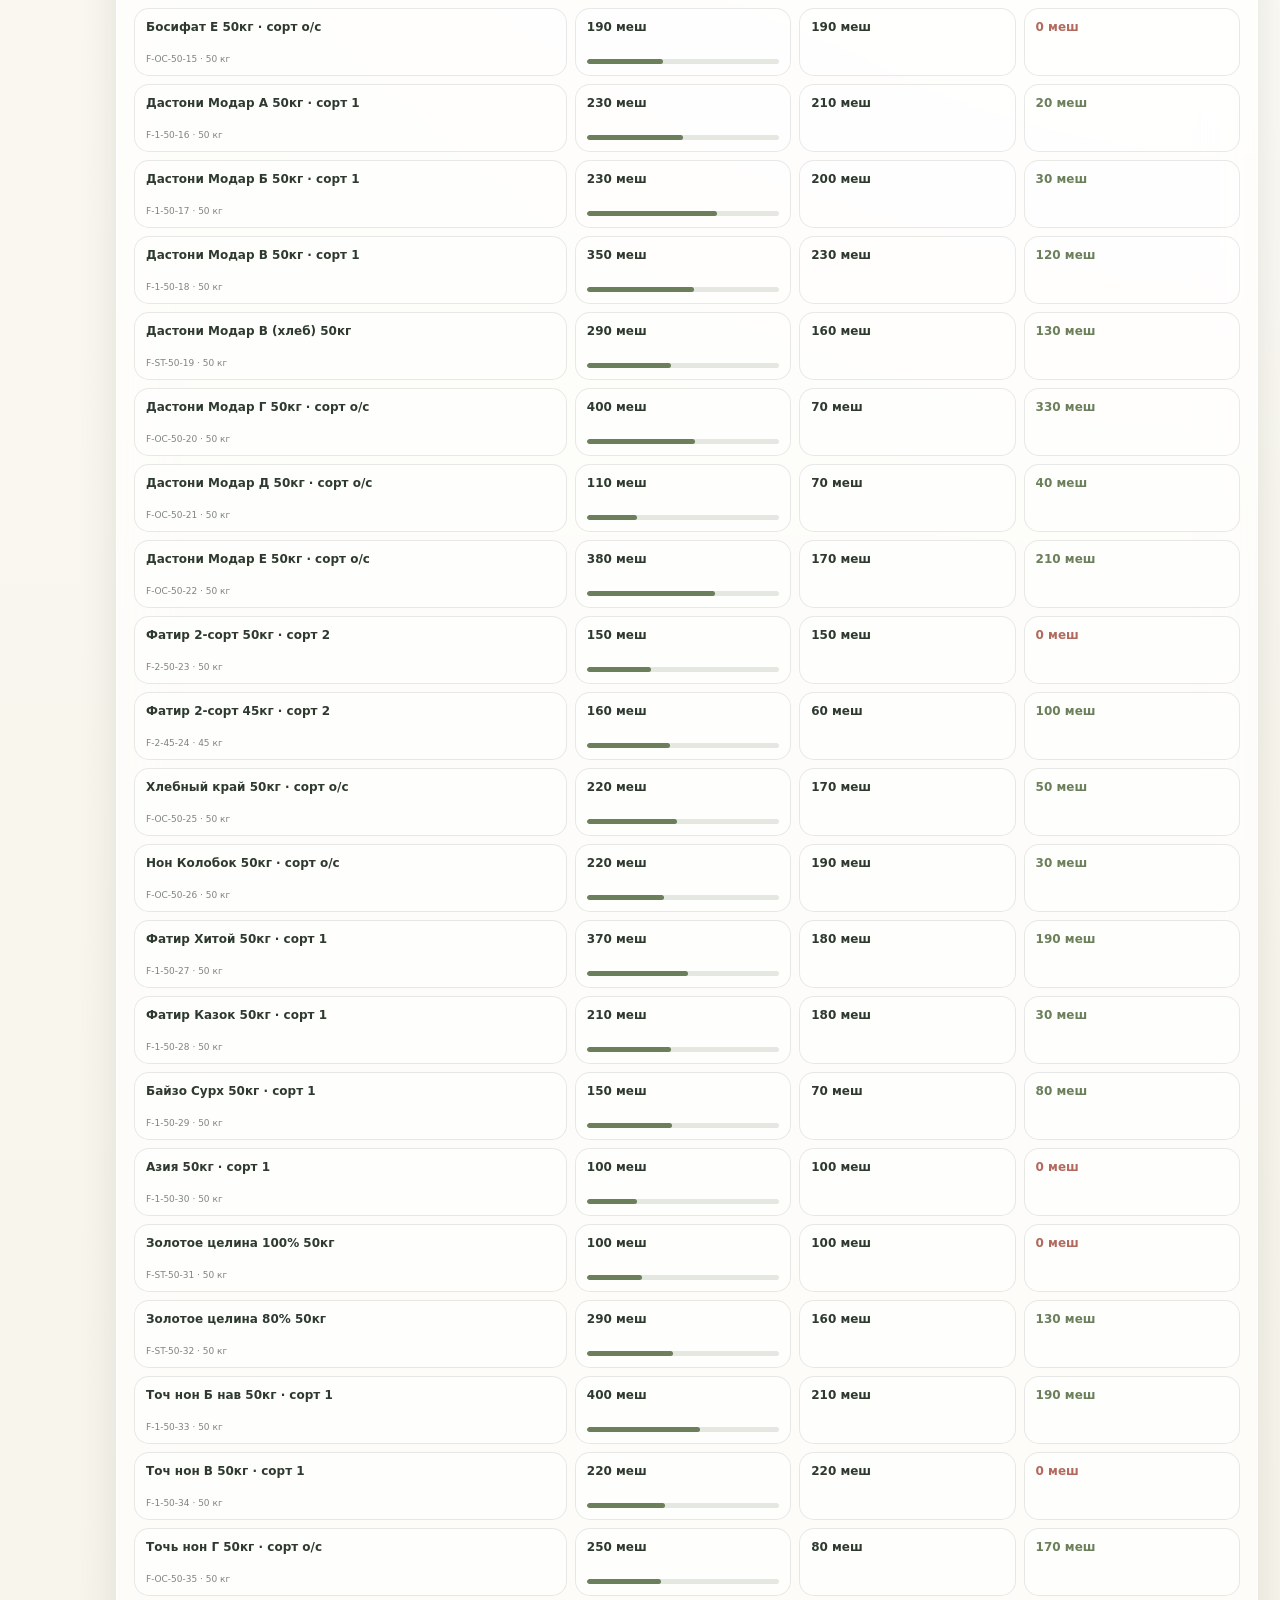
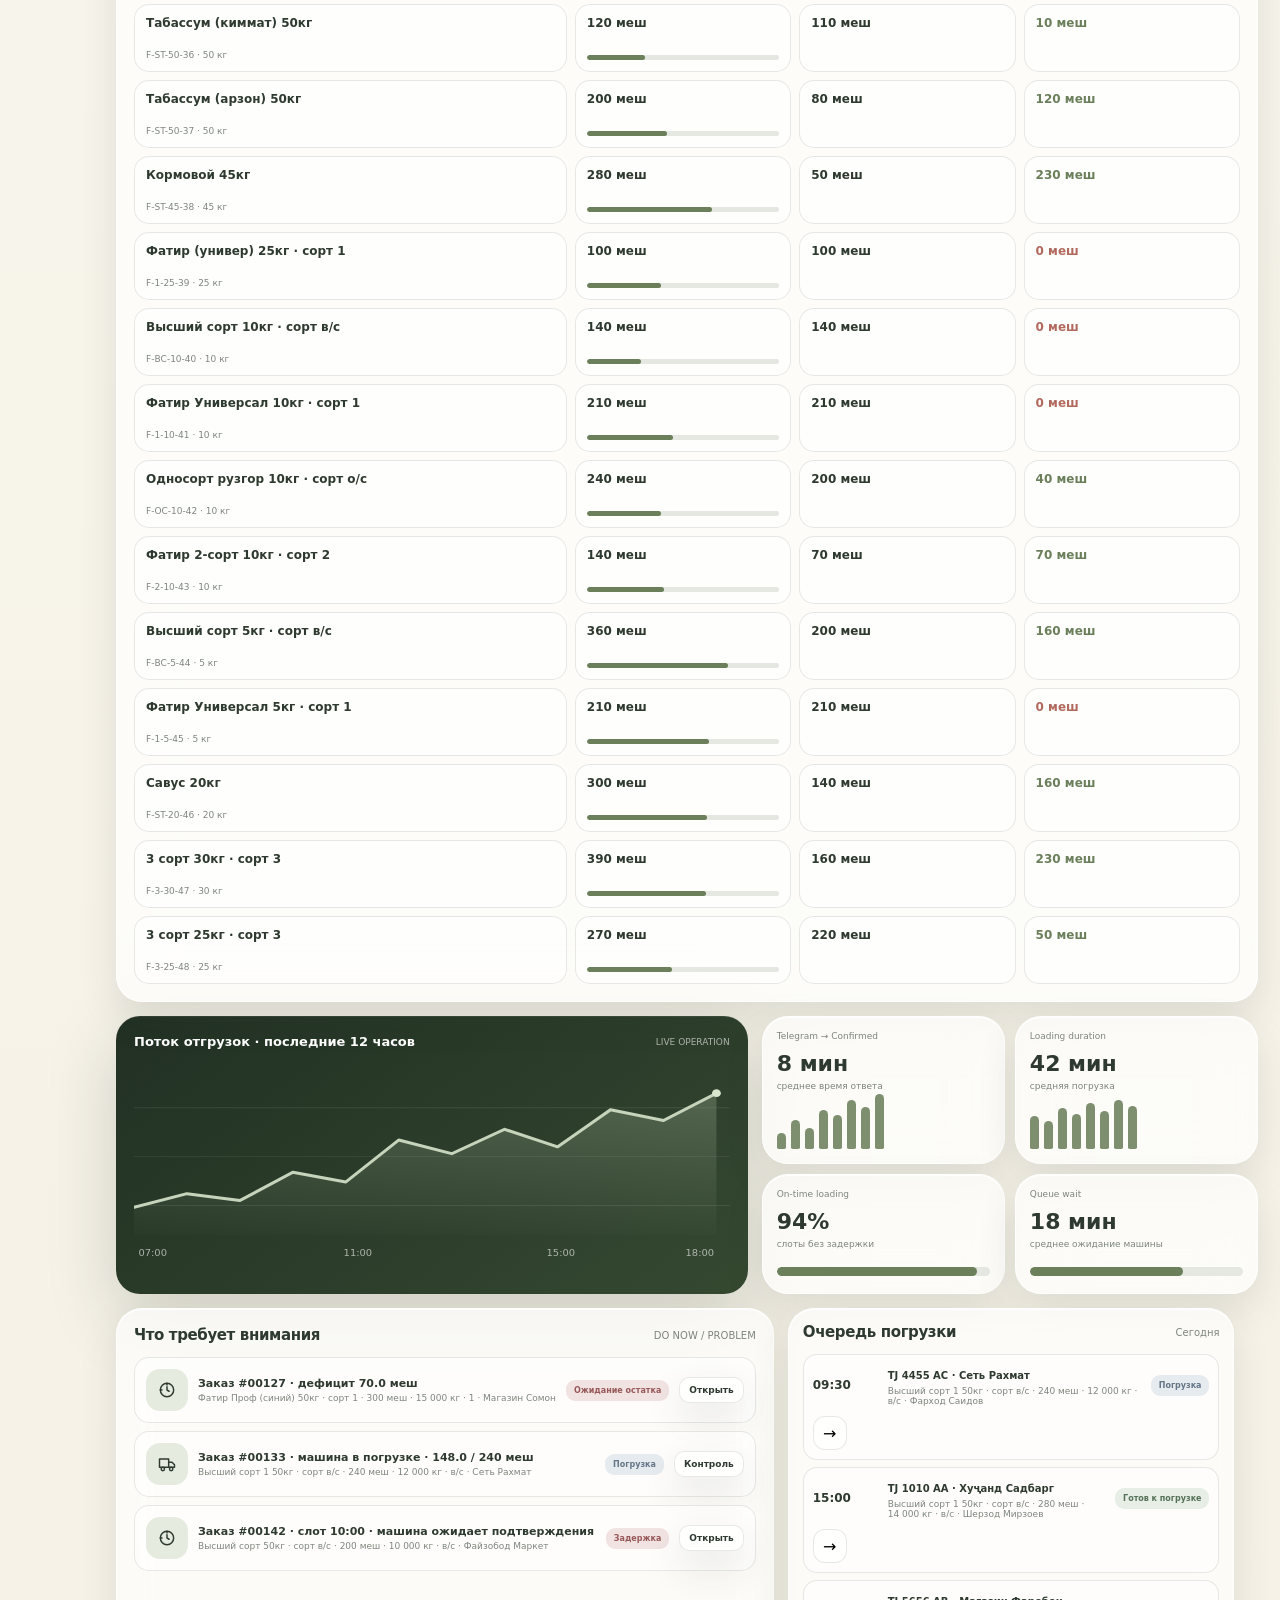
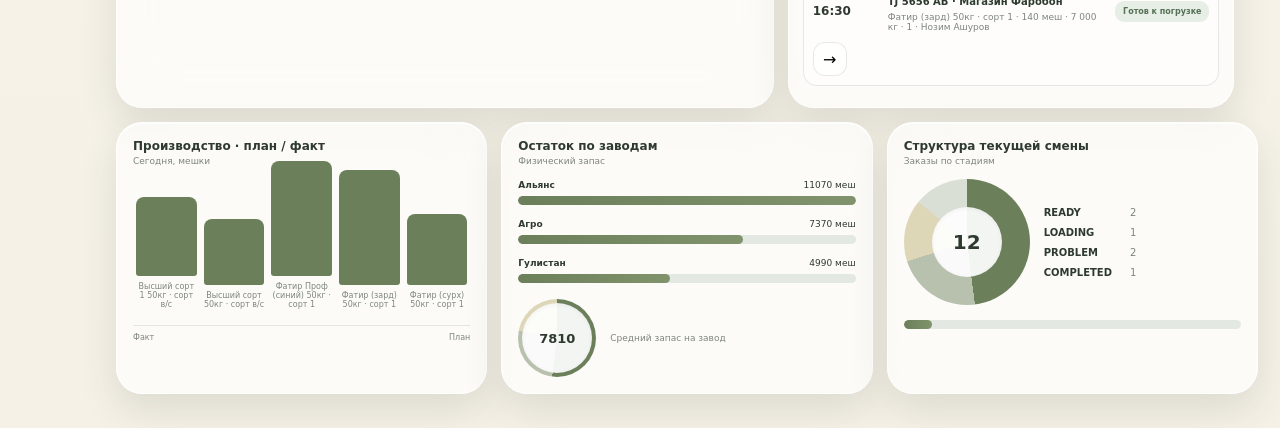
==== commit ff335cd3: "Final sync: index.html" ====
--- a/index.html
+++ b/index.html
@@ -8,17 +8,8 @@
 <link rel="stylesheet" href="css/styles.css">
 <link rel="stylesheet" href="css/themes.css">
 <script src="js/theme.js"></script>
-
-    <link rel="stylesheet" href="css/styles.css">
-    <link rel="stylesheet" href="css/themes.css">
-    <script src="js/data.js"></script>
-    <script src="js/core.js"></script>
-    <script src="js/actions.js"></script>
-    <script src="js/shell.js"></script>
-    <script src="js/theme.js"></script>
-    <script src="js/i18n.js"></script>
-    </head>
-<body><div id="app"></div>
+</head>
+<body>
 <div id="loginLayer" class="login-bg">
   <div class="login-card">
     <div class="login-logo" style="overflow:hidden"><img src="assets/logo.png" alt="Фатир" style="width:100%;height:100%;object-fit:cover;border-radius:inherit;display:block"></div>
@@ -84,22 +75,5 @@
 <script src="js/shell.js"></script>
 <script src="i18n/tg.js"></script>
 <script src="js/i18n.js"></script>
-
-<script>
-    document.addEventListener('DOMContentLoaded', () => {
-        console.log('FLOURFLOW System initializing...');
-        try {
-            if (typeof shellInit === 'function') {
-                shellInit();
-            } else if (typeof initApp === 'function') {
-                initApp();
-            } else {
-                console.log('System core loaded. Waiting for shell commands.');
-            }
-        } catch(e) {
-            console.error('Init error:', e);
-        }
-    });
-</script>
 </body>
 </html>
